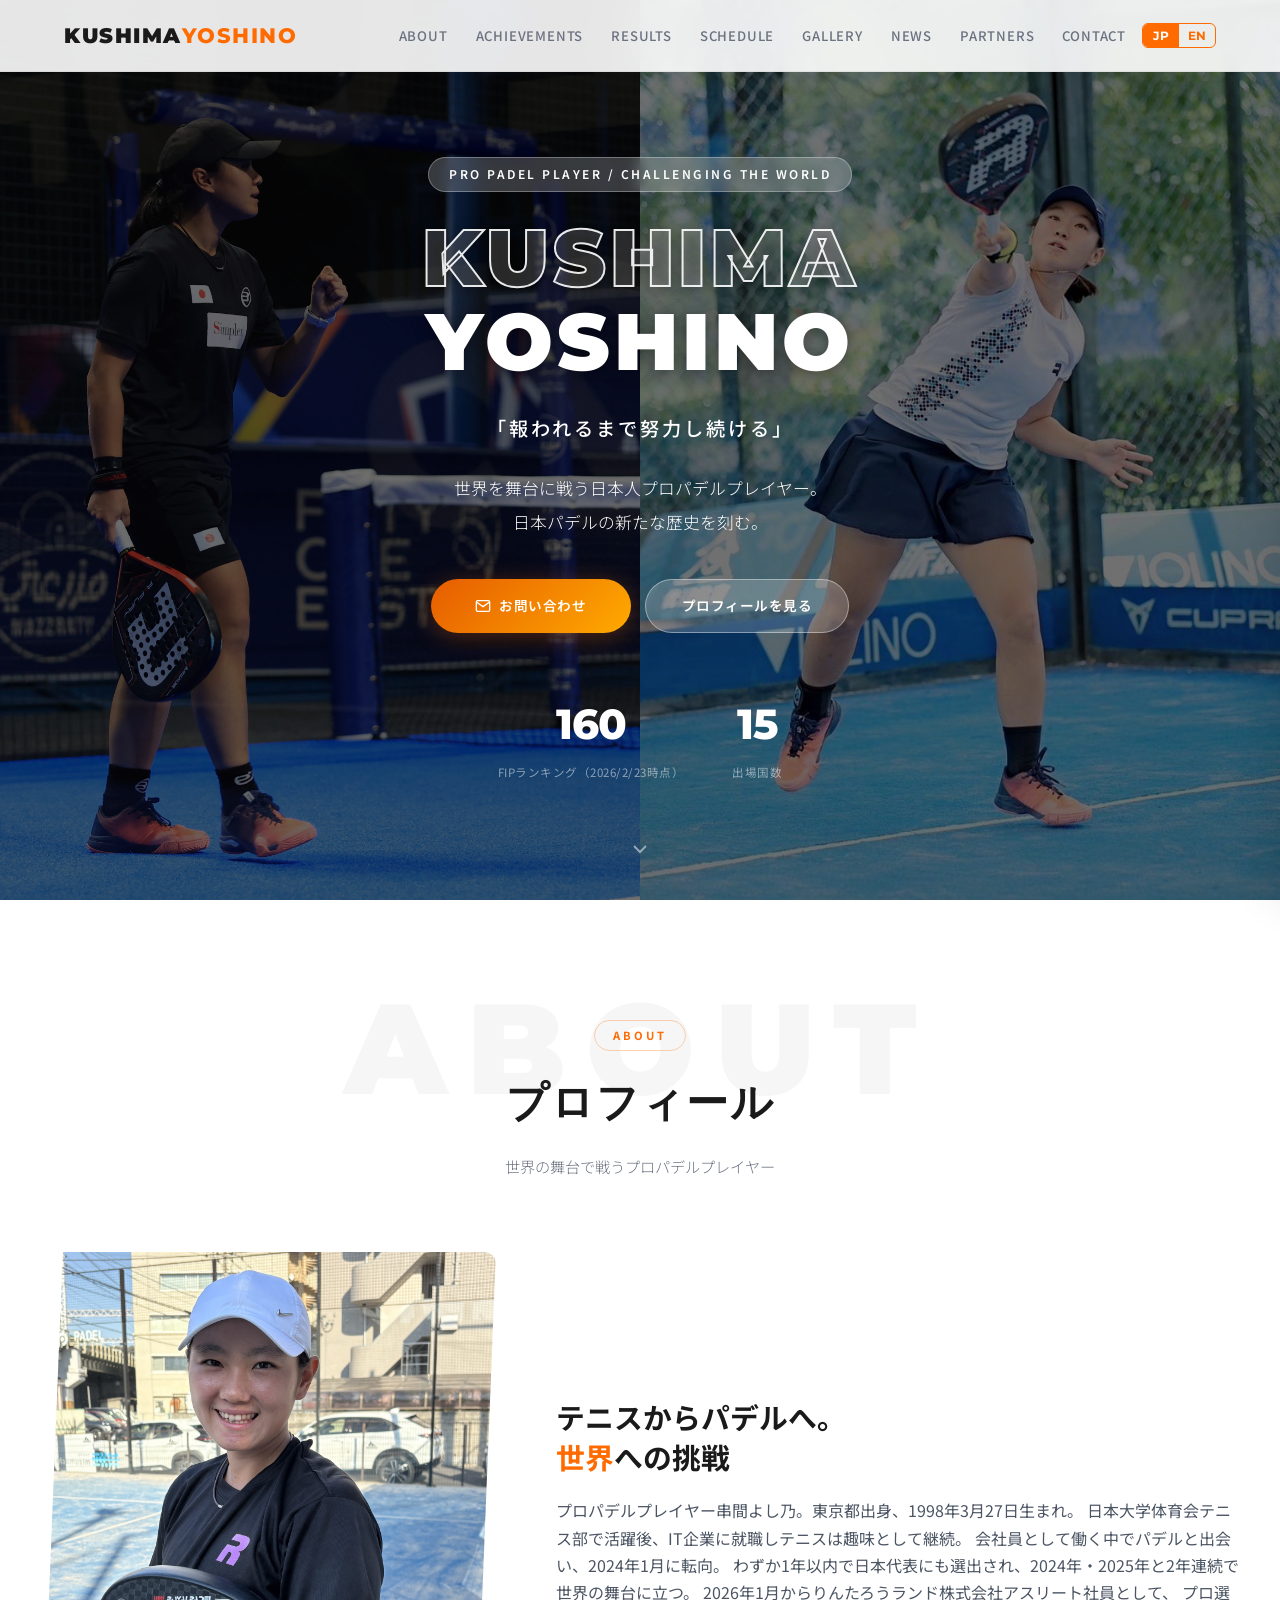
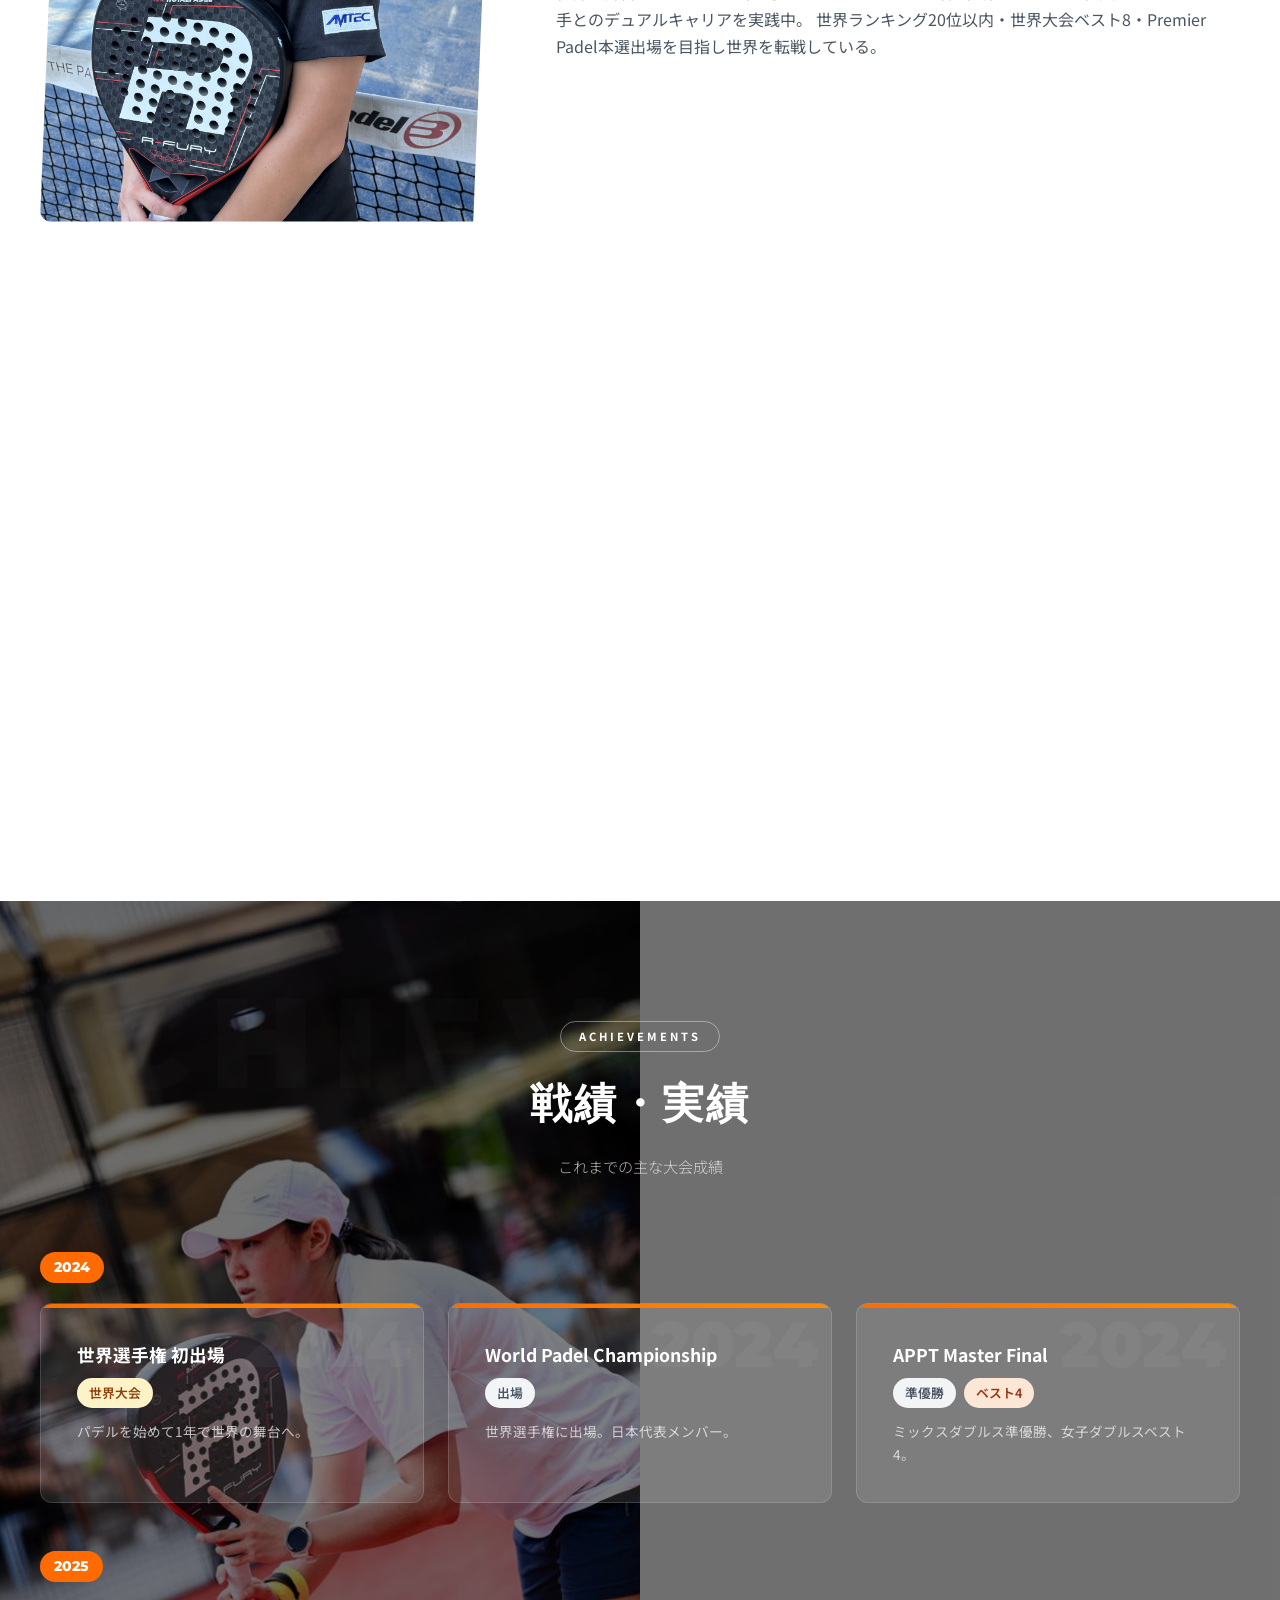
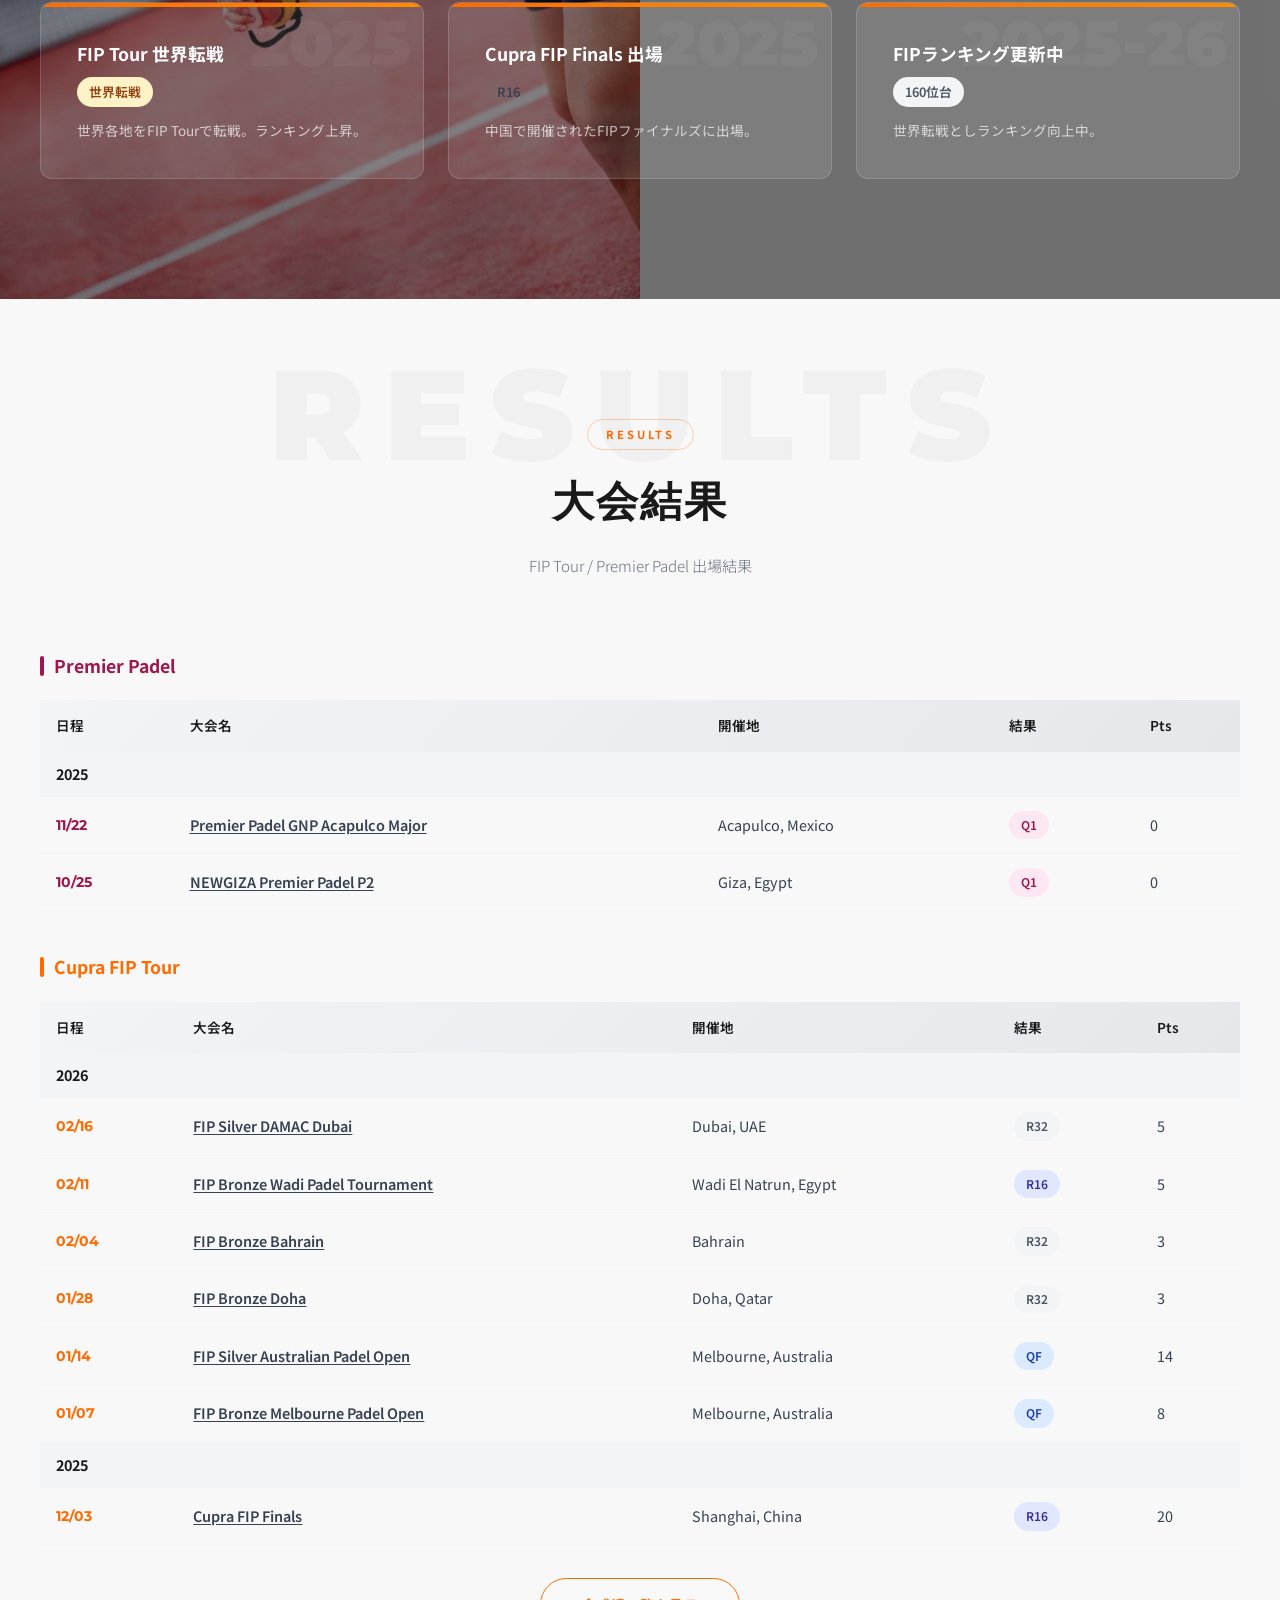
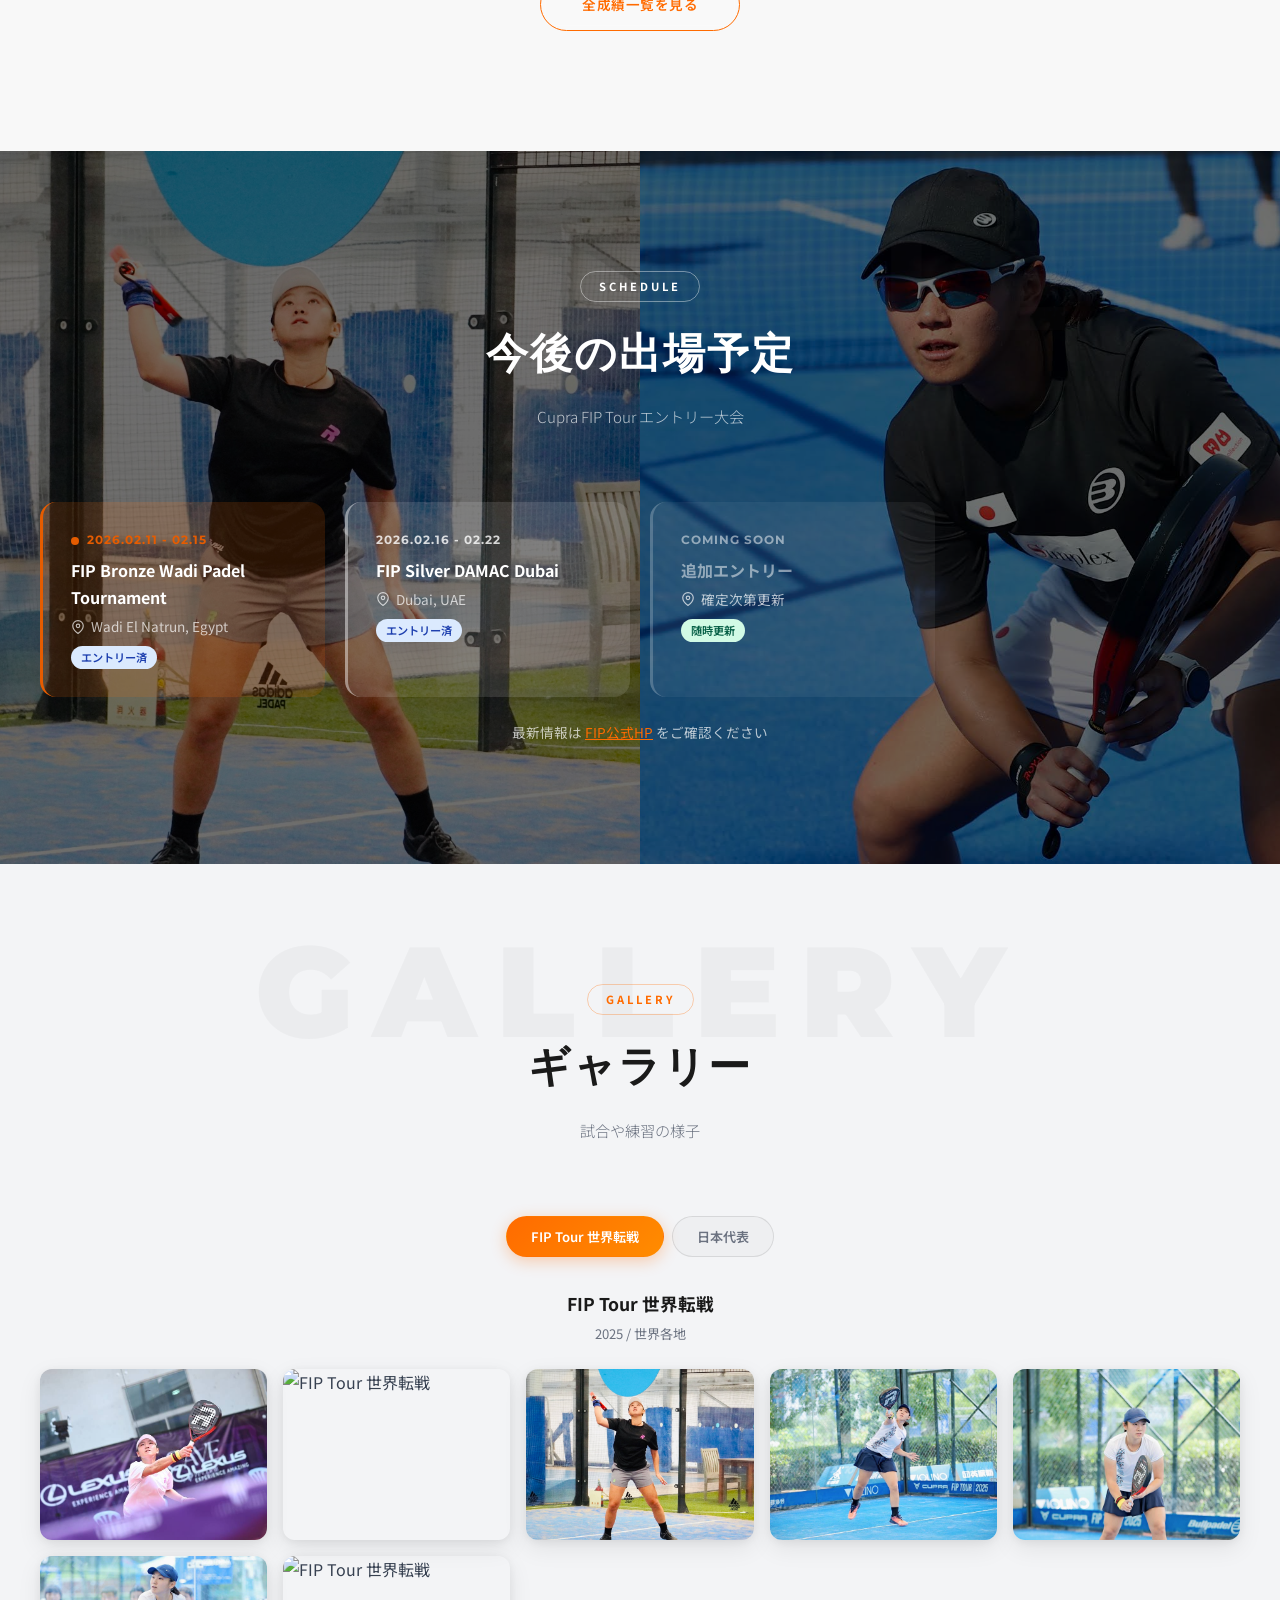
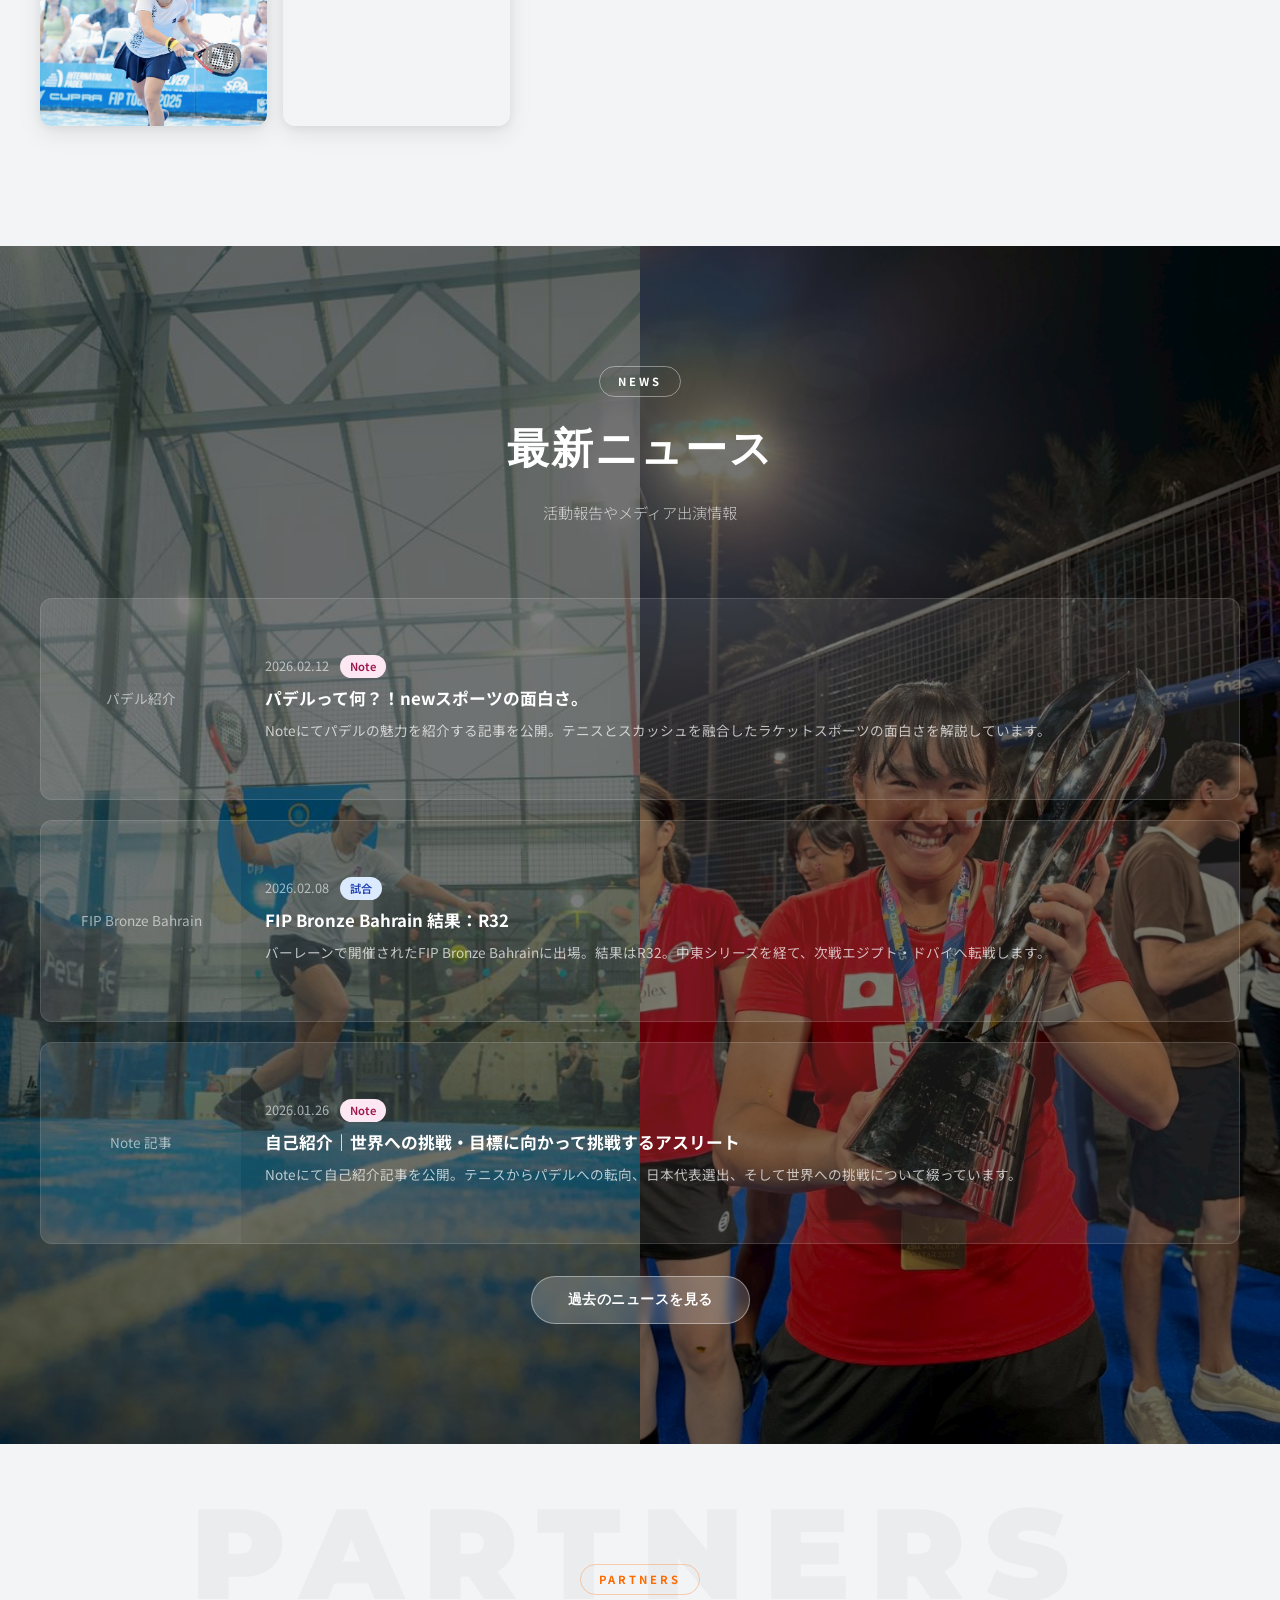
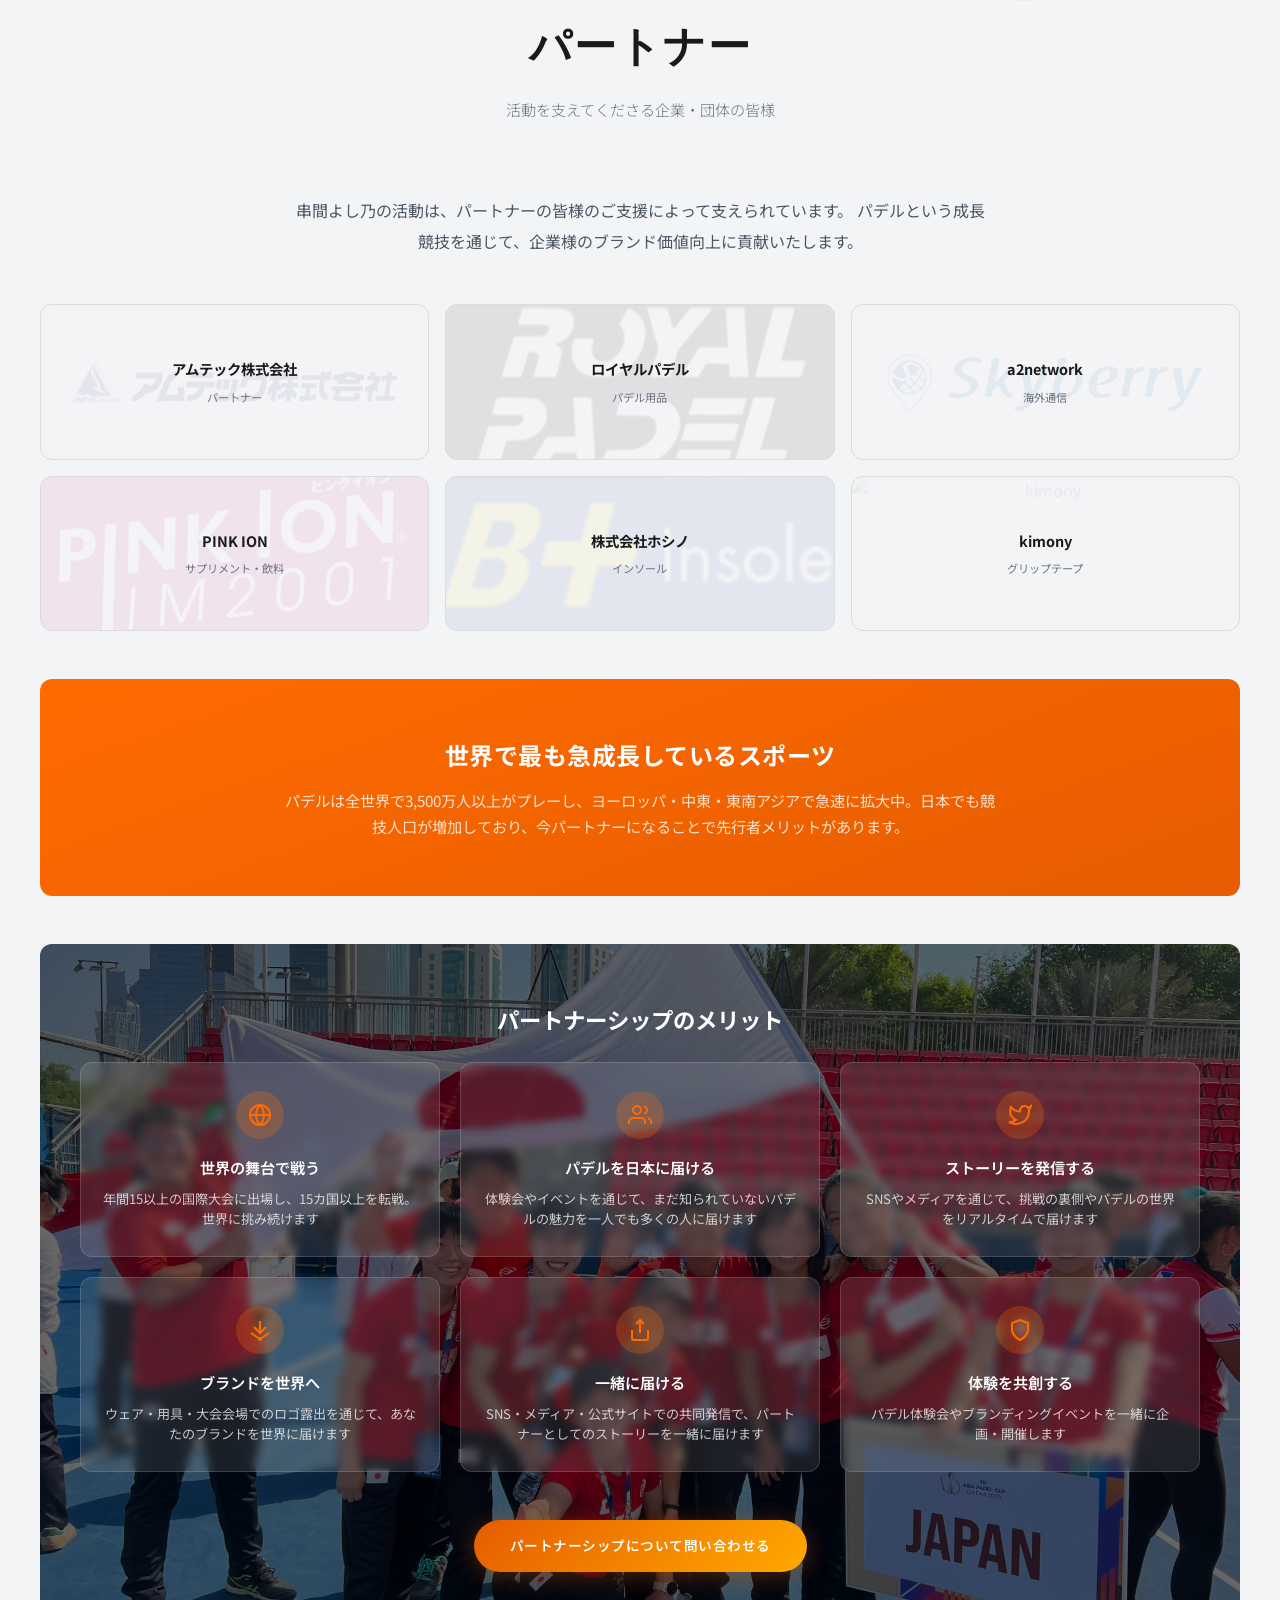
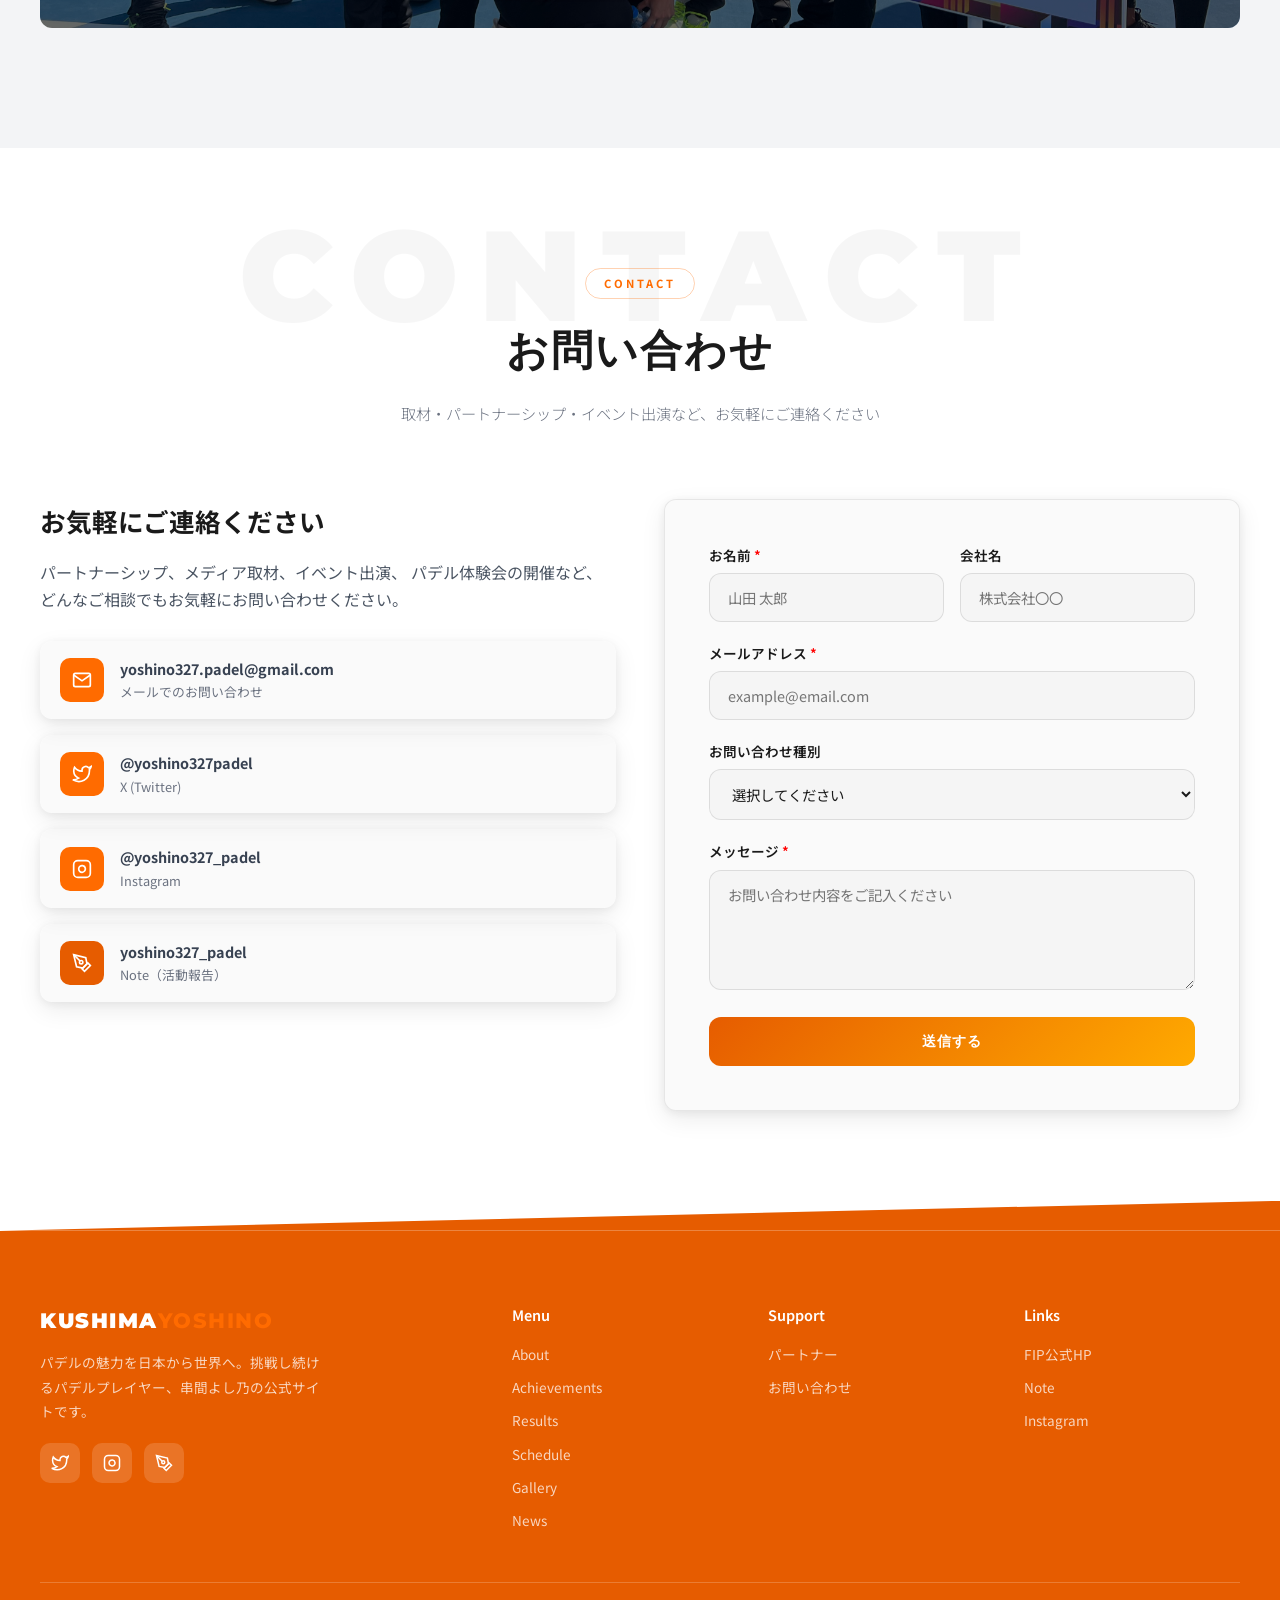
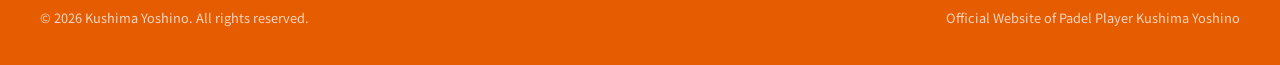
==== index.html @ be014330 "Initial commit: Kushima Yoshino official website Static site for pro padel player Kushima Yoshino. J" ====
<!DOCTYPE html>
<html lang="ja">
<head>
  <meta charset="UTF-8">
  <meta name="viewport" content="width=device-width, initial-scale=1.0">
  <title>串間よし乃 | パデル選手 公式サイト</title>
  <meta name="description" content="パデル選手串間よし乃の公式ウェブサイト。最新ニュース、試合結果、プロフィール情報をお届けします。">
  <link rel="preconnect" href="https://fonts.googleapis.com">
  <link rel="preconnect" href="https://fonts.gstatic.com" crossorigin>
  <link href="https://fonts.googleapis.com/css2?family=Noto+Sans+JP:wght@300;400;500;700;900&family=Montserrat:wght@400;600;700;800;900&display=swap" rel="stylesheet">
  <link rel="stylesheet" href="css/style.css">
  <link rel="stylesheet" href="css/animations.css">
</head>
<body>

  <!-- ===== Navigation ===== -->
  <nav class="navbar" id="navbar">
    <div class="nav-inner">
      <a href="#" class="nav-logo">KUSHIMA<span>YOSHINO</span></a>
      <div class="nav-right">
        <div class="nav-links">
          <a href="#about">About</a>
          <a href="#achievements">Achievements</a>
          <a href="#results">Results</a>
          <a href="#schedule">Schedule</a>
          <a href="#gallery">Gallery</a>
          <a href="#news">News</a>
          <a href="#sponsors">Partners</a>
          <a href="#contact">Contact</a>
        </div>
        <div class="lang-switch">
          <button class="active" onclick="switchLang('ja')">JP</button>
          <button onclick="switchLang('en')">EN</button>
        </div>
      </div>
      <button class="hamburger" id="hamburger" aria-label="メニューを開く">
        <span></span><span></span><span></span>
      </button>
    </div>
    <div class="nav-progress" id="navProgress"></div>
  </nav>

  <!-- ===== Mobile Menu ===== -->
  <div class="mobile-menu" id="mobileMenu">
    <button class="mobile-close" id="mobileClose" aria-label="メニューを閉じる">&times;</button>
    <a href="#about" class="mobile-link">About</a>
    <a href="#achievements" class="mobile-link">Achievements</a>
    <a href="#results" class="mobile-link">Results</a>
    <a href="#schedule" class="mobile-link">Schedule</a>
    <a href="#gallery" class="mobile-link">Gallery</a>
    <a href="#news" class="mobile-link">News</a>
    <a href="#sponsors" class="mobile-link">Partners</a>
    <a href="#contact" class="mobile-link">Contact</a>
    <div class="lang-switch" style="margin-top: 16px;">
      <button class="active" onclick="switchLang('ja')" style="width: 48px; padding: 6px 0; font-size: 0.9rem;">JP</button>
      <button onclick="switchLang('en')" style="width: 48px; padding: 6px 0; font-size: 0.9rem;">EN</button>
    </div>
  </div>

  <!-- ===== Hero ===== -->
  <section class="hero" id="hero">
    <div class="hero-bg-left"></div>
    <div class="hero-bg-right"></div>
    <div class="hero-pattern"></div>
    <div class="hero-content">
      <div class="hero-text">
        <div class="hero-tag">PRO PADEL PLAYER / CHALLENGING THE WORLD</div>
        <h1 class="hero-name" data-text="KUSHIMA YOSHINO">
          <span class="hero-name-stroke">KUSHIMA</span><br>
          <span class="hero-name-fill">YOSHINO</span>
        </h1>
        <p class="hero-motto" data-i18n="hero-motto">「報われるまで努力し続ける」</p>
        <p class="hero-desc" data-i18n="hero-desc">
          世界を舞台に戦う日本人プロパデルプレイヤー。<br>
          日本パデルの新たな歴史を刻む。
        </p>
        <div class="hero-buttons">
          <a href="#contact" class="btn btn-primary">
            <svg width="16" height="16" viewBox="0 0 24 24" fill="none" stroke="currentColor" stroke-width="2"><path d="M4 4h16c1.1 0 2 .9 2 2v12c0 1.1-.9 2-2 2H4c-1.1 0-2-.9-2-2V6c0-1.1.9-2 2-2z"/><polyline points="22,6 12,13 2,6"/></svg>
            <span data-i18n="hero-btn-contact">お問い合わせ</span>
          </a>
          <a href="#about" class="btn btn-outline">
            <span data-i18n="hero-btn-profile">プロフィールを見る</span>
          </a>
        </div>
        <div class="hero-stats">
          <div class="hero-stat">
            <div class="hero-stat-num">160</div>
            <div class="hero-stat-label" data-i18n="hero-stat-1-label">FIPランキング（2026/2/23時点）</div>
          </div>
          <div class="hero-stat">
            <div class="hero-stat-num">15+</div>
            <div class="hero-stat-label" data-i18n="hero-stat-2-label">出場国数</div>
          </div>
        </div>
      </div>
    </div>
    <div class="scroll-indicator">
      <svg width="24" height="24" viewBox="0 0 24 24" fill="none" stroke="currentColor" stroke-width="2">
        <polyline points="6 9 12 15 18 9"/>
      </svg>
    </div>
  </section>

  <!-- ===== About ===== -->
  <section class="section about" id="about">
    <span class="section-watermark">ABOUT</span>
    <div class="section-inner">
      <div class="section-header">
        <div class="section-tag">About</div>
        <h2 class="section-title" data-i18n="about-title">プロフィール</h2>
        <p class="section-subtitle" data-i18n="about-subtitle">世界の舞台で戦うプロパデルプレイヤー</p>
      </div>

      <!-- ===== メインプロフィール ===== -->
      <div class="about-grid">
        <div class="about-image-area slide-in-left">
          <img src="images/profile.jpeg" alt="串間よし乃 プロフィール" style="width: 100%; aspect-ratio: 4/5; object-fit: cover; border-radius: var(--radius);">
        </div>
        <div class="about-text slide-in-right">
          <h3 data-i18n="about-heading">テニスからパデルへ。<br><span>世界</span>への挑戦</h3>
          <p data-i18n="about-p1">
            プロパデルプレイヤー串間よし乃。東京都出身、1998年3月27日生まれ。
            日本大学体育会テニス部で活躍後、IT企業に就職しテニスは趣味として継続。
            会社員として働く中でパデルと出会い、2024年1月に転向。
            わずか1年以内で日本代表にも選出され、2024年・2025年と2年連続で世界の舞台に立つ。
            2026年1月からりんたろうランド株式会社アスリート社員として、
            プロ選手とのデュアルキャリアを実践中。
            世界ランキング20位以内・世界大会ベスト8・Premier Padel本選出場を目指し世界を転戦している。
          </p>
        </div>
      </div>

      <!-- ===== キャリアの歩み ===== -->
      <div class="career-journey fade-in">
        <h3 data-i18n="career-heading">キャリアの歩み</h3>
        <div class="timeline-grid">
          <!-- 左列: テニス時代 -->
          <div>
            <div class="timeline-col-label" data-i18n="career-col-before">テニス時代</div>
            <div class="timeline">
              <div class="timeline-item">
                <div class="timeline-year" data-i18n="career-1-year">6歳</div>
                <div class="timeline-title" data-i18n="career-1-title">テニスを始める</div>
                <div class="timeline-desc" data-i18n="career-1-desc">6歳からテニスをスタート</div>
              </div>
              <div class="timeline-item">
                <div class="timeline-year" data-i18n="career-1b-year">8歳〜12歳</div>
                <div class="timeline-title" data-i18n="career-1b-title">サッカーにも取り組む</div>
                <div class="timeline-desc" data-i18n="career-1b-desc">テニスと並行してサッカーにも打ち込む</div>
              </div>
              <div class="timeline-item">
                <div class="timeline-year" data-i18n="career-2-year">中学・高校</div>
                <div class="timeline-title" data-i18n="career-2-title">富士見丘中学・高校テニス部</div>
                <div class="timeline-desc" data-i18n="career-2-desc">テニス部に所属し競技力を磨く</div>
              </div>
              <div class="timeline-item">
                <div class="timeline-year" data-i18n="career-3-year">大学</div>
                <div class="timeline-title" data-i18n="career-3-title">日本大学体育会テニス部</div>
                <div class="timeline-desc" data-i18n="career-3-desc">最高戦績は関東学生。関東学生連盟のIT担当として大会運営も経験</div>
              </div>
              <div class="timeline-item">
                <div class="timeline-year" data-i18n="career-4-year">大学卒業後</div>
                <div class="timeline-title" data-i18n="career-4-title">IT企業に就職 / テニスは趣味として継続</div>
                <div class="timeline-desc" data-i18n="career-4-desc">テニスは趣味として続ける</div>
              </div>
            </div>
          </div>
          <!-- 右列: パデル時代 -->
          <div>
            <div class="timeline-col-label highlight" data-i18n="career-col-after">パデル時代</div>
            <div class="timeline timeline-highlight">
              <div class="timeline-item highlight">
                <div class="timeline-year">2024.01</div>
                <div class="timeline-title" data-i18n="career-5-title">パデルを始める</div>
                <div class="timeline-desc" data-i18n="career-5-desc">会社員をしながらパデルに転向</div>
              </div>
              <div class="timeline-item highlight">
                <div class="timeline-year">2024</div>
                <div class="timeline-title" data-i18n="career-6-title">世界選手権出場 / APPT Master Final</div>
                <div class="timeline-desc" data-i18n="career-6-desc">世界選手権・APPTマスターファイナル出場</div>
              </div>
              <div class="timeline-item highlight">
                <div class="timeline-year">2025</div>
                <div class="timeline-title" data-i18n="career-7-title">FIP Tour世界転戦 / Premier Padel挑戦</div>
                <div class="timeline-desc" data-i18n="career-7-desc">15カ国以上を転戦。IT企業を12月に退社</div>
              </div>
              <div class="timeline-item highlight">
                <div class="timeline-year">2026</div>
                <div class="timeline-title" data-i18n="career-8-title">りんたろうランド入社 / デュアルキャリア継続</div>
                <div class="timeline-desc" data-i18n="career-8-desc">アスリート社員として世界挑戦中</div>
              </div>
            </div>
          </div>
        </div>
      </div>

    </div>
  </section>

  <!-- ===== Achievements ===== -->
  <section class="section achievements" id="achievements">
    <div class="achievements-bg-left"></div>
    <div class="achievements-bg-right"></div>
    <span class="section-watermark">ACHIEVEMENTS</span>
    <div class="section-inner">
      <div class="section-header">
        <div class="section-tag">Achievements</div>
        <h2 class="section-title" data-i18n="achievements-title">戦績・実績</h2>
        <p class="section-subtitle" data-i18n="achievements-subtitle">これまでの主な大会成績</p>
      </div>
      <!-- 2024 -->
      <h3 style="font-size: 1.2rem; font-weight: 800; color: #ffffff; margin-bottom: 20px; display: flex; align-items: center; gap: 10px;">
        <span style="display: inline-block; padding: 4px 14px; border-radius: 50px; background: var(--primary); color: #ffffff; font-family: 'Montserrat', sans-serif; font-size: 0.85rem;">2024</span>
      </h3>
      <div class="achievements-grid stagger-children" style="margin-bottom: 48px;">
        <div class="achievement-card fade-in">
          <div class="achievement-year">2024</div>
          <div class="achievement-title" data-i18n="ach-1-title">世界選手権 初出場</div>
          <span class="achievement-result gold-badge" data-i18n="ach-1-badge">世界大会</span>
          <p class="achievement-desc" data-i18n="ach-1-desc">パデルを始めて1年で世界の舞台へ。</p>
        </div>
        <div class="achievement-card fade-in">
          <div class="achievement-year">2024</div>
          <div class="achievement-title">World Padel Championship</div>
          <span class="achievement-result silver-badge" data-i18n="ach-2-badge">出場</span>
          <p class="achievement-desc" data-i18n="ach-2-desc">世界選手権に出場。日本代表メンバー。</p>
        </div>
        <div class="achievement-card fade-in">
          <div class="achievement-year">2024</div>
          <div class="achievement-title">APPT Master Final</div>
          <span class="achievement-result silver-badge" data-i18n="ach-3-badge-1">準優勝</span>
          <span class="achievement-result bronze-badge" style="margin-left: 4px;" data-i18n="ach-3-badge-2">ベスト4</span>
          <p class="achievement-desc" data-i18n="ach-3-desc">ミックスダブルス準優勝、女子ダブルスベスト4。</p>
        </div>
      </div>

      <!-- 2025 -->
      <h3 style="font-size: 1.2rem; font-weight: 800; color: #ffffff; margin-bottom: 20px; display: flex; align-items: center; gap: 10px;">
        <span style="display: inline-block; padding: 4px 14px; border-radius: 50px; background: var(--primary); color: #ffffff; font-family: 'Montserrat', sans-serif; font-size: 0.85rem;">2025</span>
      </h3>
      <div class="achievements-grid stagger-children">
        <div class="achievement-card fade-in">
          <div class="achievement-year">2025</div>
          <div class="achievement-title" data-i18n="ach-4-title">FIP Tour 世界転戦</div>
          <span class="achievement-result gold-badge" data-i18n="ach-4-badge">世界転戦</span>
          <p class="achievement-desc" data-i18n="ach-4-desc">世界各地をFIP Tourで転戦。ランキング上昇。</p>
        </div>
        <div class="achievement-card fade-in">
          <div class="achievement-year">2025</div>
          <div class="achievement-title" data-i18n="ach-5-title">Cupra FIP Finals 出場</div>
          <span class="achievement-result r16">R16</span>
          <p class="achievement-desc" data-i18n="ach-5-desc">中国で開催されたFIPファイナルズに出場。</p>
        </div>
        <div class="achievement-card fade-in">
          <div class="achievement-year">2025-26</div>
          <div class="achievement-title" data-i18n="ach-6-title">FIPランキング更新中</div>
          <span class="achievement-result silver-badge" data-i18n="ach-6-badge">160位台</span>
          <p class="achievement-desc" data-i18n="ach-6-desc">世界転戦としランキング向上中。</p>
        </div>
      </div>
    </div>
  </section>

  <!-- ===== Results ===== -->
  <section class="section results" id="results">
    <span class="section-watermark">RESULTS</span>
    <div class="section-inner">
      <div class="section-header">
        <div class="section-tag">Results</div>
        <h2 class="section-title" data-i18n="results-title">大会結果</h2>
        <p class="section-subtitle" data-i18n="results-subtitle">FIP Tour / Premier Padel 出場結果</p>
      </div>
      <!-- Premier Padel -->
      <h3 class="results-heading results-heading-premier">
        <span class="results-heading-bar"></span>
        Premier Padel
      </h3>
      <div class="table-scroll-wrapper">
      <table class="results-table results-table-premier fade-in" style="margin-bottom: 40px;">
        <thead>
          <tr>
            <th data-i18n="results-th-date">日程</th>
            <th data-i18n="results-th-tournament">大会名</th>
            <th data-i18n="results-th-location">開催地</th>
            <th data-i18n="results-th-result">結果</th>
            <th class="hide-mobile">Pts</th>
          </tr>
        </thead>
        <tbody>
          <tr class="results-year-divider">
            <td colspan="5">2025</td>
          </tr>
          <tr>
            <td class="year-cell">11/22</td>
            <td class="tournament-cell"><a href="https://www.padelfip.com/events/premier-padel-gnp-acapulco-major-2025/" target="_blank" rel="noopener" style="color: inherit; text-decoration: underline; text-underline-offset: 2px;">Premier Padel GNP Acapulco Major</a></td>
            <td>Acapulco, Mexico</td>
            <td><span class="result-badge q1">Q1</span></td>
            <td class="hide-mobile">0</td>
          </tr>
          <tr>
            <td class="year-cell">10/25</td>
            <td class="tournament-cell"><a href="https://www.padelfip.com/events/newgiza-p2-2025/" target="_blank" rel="noopener" style="color: inherit; text-decoration: underline; text-underline-offset: 2px;">NEWGIZA Premier Padel P2</a></td>
            <td>Giza, Egypt</td>
            <td><span class="result-badge q1">Q1</span></td>
            <td class="hide-mobile">0</td>
          </tr>
        </tbody>
      </table>
      </div>

      <!-- Cupra FIP Tour -->
      <h3 class="results-heading results-heading-fip">
        <span class="results-heading-bar"></span>
        Cupra FIP Tour
      </h3>
      <div class="table-scroll-wrapper">
      <table class="results-table fade-in">
        <thead>
          <tr>
            <th data-i18n="results-th-date">日程</th>
            <th data-i18n="results-th-tournament">大会名</th>
            <th data-i18n="results-th-location">開催地</th>
            <th data-i18n="results-th-result">結果</th>
            <th class="hide-mobile">Pts</th>
          </tr>
        </thead>
        <tbody>
          <tr class="results-year-divider">
            <td colspan="5">2026</td>
          </tr>
          <tr>
            <td class="year-cell">02/16</td>
            <td class="tournament-cell"><a href="https://www.padelfip.com/events/fip-silver-damac-dubai-2026/" target="_blank" rel="noopener" style="color: inherit; text-decoration: underline; text-underline-offset: 2px;">FIP Silver DAMAC Dubai</a></td>
            <td>Dubai, UAE</td>
            <td><span class="result-badge r32">R32</span></td>
            <td class="hide-mobile">5</td>
          </tr>
          <tr>
            <td class="year-cell">02/11</td>
            <td class="tournament-cell"><a href="https://www.padelfip.com/events/fip-bronze-wadi-padel-tournament-2026/" target="_blank" rel="noopener" style="color: inherit; text-decoration: underline; text-underline-offset: 2px;">FIP Bronze Wadi Padel Tournament</a></td>
            <td>Wadi El Natrun, Egypt</td>
            <td><span class="result-badge r16">R16</span></td>
            <td class="hide-mobile">5</td>
          </tr>
          <tr>
            <td class="year-cell">02/04</td>
            <td class="tournament-cell"><a href="https://www.padelfip.com/events/fip-bronze-bahrain-2026/" target="_blank" rel="noopener" style="color: inherit; text-decoration: underline; text-underline-offset: 2px;">FIP Bronze Bahrain</a></td>
            <td>Bahrain</td>
            <td><span class="result-badge r32">R32</span></td>
            <td class="hide-mobile">3</td>
          </tr>
          <tr>
            <td class="year-cell">01/28</td>
            <td class="tournament-cell"><a href="https://www.padelfip.com/events/fip-bronze-doha-2026/" target="_blank" rel="noopener" style="color: inherit; text-decoration: underline; text-underline-offset: 2px;">FIP Bronze Doha</a></td>
            <td>Doha, Qatar</td>
            <td><span class="result-badge r32">R32</span></td>
            <td class="hide-mobile">3</td>
          </tr>
          <tr>
            <td class="year-cell">01/14</td>
            <td class="tournament-cell"><a href="https://www.padelfip.com/events/fip-silver-australian-padel-open-2026/" target="_blank" rel="noopener" style="color: inherit; text-decoration: underline; text-underline-offset: 2px;">FIP Silver Australian Padel Open</a></td>
            <td>Melbourne, Australia</td>
            <td><span class="result-badge qf">QF</span></td>
            <td class="hide-mobile">14</td>
          </tr>
          <tr>
            <td class="year-cell">01/07</td>
            <td class="tournament-cell"><a href="https://www.padelfip.com/events/fip-bronze-merlbourne-padel-open-2026/" target="_blank" rel="noopener" style="color: inherit; text-decoration: underline; text-underline-offset: 2px;">FIP Bronze Melbourne Padel Open</a></td>
            <td>Melbourne, Australia</td>
            <td><span class="result-badge qf">QF</span></td>
            <td class="hide-mobile">8</td>
          </tr>
          <tr class="results-year-divider">
            <td colspan="5">2025</td>
          </tr>
          <tr>
            <td class="year-cell">12/03</td>
            <td class="tournament-cell"><a href="https://www.padelfip.com/events/cupra-fip-finals-2025/" target="_blank" rel="noopener" style="color: inherit; text-decoration: underline; text-underline-offset: 2px;">Cupra FIP Finals</a></td>
            <td>Shanghai, China</td>
            <td><span class="result-badge r16">R16</span></td>
            <td class="hide-mobile">20</td>
          </tr>
        </tbody>
      </table>
      </div>
      <div style="text-align: center; margin-top: 32px;">
        <a href="results.html" class="btn btn-outline" style="color: var(--primary); border-color: var(--primary);">
          <span data-i18n="results-view-all">全成績一覧を見る</span>
        </a>
      </div>
    </div>
  </section>

  <!-- ===== Schedule ===== -->
  <section class="section schedule" id="schedule">
    <div class="schedule-bg-left"></div>
    <div class="schedule-bg-right"></div>
    <span class="section-watermark">SCHEDULE</span>
    <div class="section-inner">
      <div class="section-header">
        <div class="section-tag">Schedule</div>
        <h2 class="section-title" data-i18n="schedule-title">今後の出場予定</h2>
        <p class="section-subtitle" data-i18n="schedule-subtitle">Cupra FIP Tour エントリー大会</p>
      </div>
      <div class="schedule-grid">
        <div class="schedule-card active fade-in">
          <div class="schedule-month">2026.03.03 - 03.08</div>
          <a href="https://www.padelfip.com/events/fip-bronze-singapore-2026/" target="_blank" rel="noopener" style="text-decoration: none; color: inherit;">
            <div class="schedule-event">FIP Bronze Singapore</div>
          </a>
          <div class="schedule-location">
            <svg width="14" height="14" viewBox="0 0 24 24" fill="none" stroke="currentColor" stroke-width="2"><path d="M21 10c0 7-9 13-9 13s-9-6-9-13a9 9 0 0 1 18 0z"/><circle cx="12" cy="10" r="3"/></svg>
            Singapore
          </div>
          <span class="schedule-badge intl" data-i18n="schedule-entered">エントリー済</span>
        </div>
        <div class="schedule-card active fade-in">
          <div class="schedule-month">2026.03.09 - 03.15</div>
          <a href="https://www.padelfip.com/events/fip-silver-manila-2026/" target="_blank" rel="noopener" style="text-decoration: none; color: inherit;">
            <div class="schedule-event">FIP Silver Manila</div>
          </a>
          <div class="schedule-location">
            <svg width="14" height="14" viewBox="0 0 24 24" fill="none" stroke="currentColor" stroke-width="2"><path d="M21 10c0 7-9 13-9 13s-9-6-9-13a9 9 0 0 1 18 0z"/><circle cx="12" cy="10" r="3"/></svg>
            Manila, Philippines
          </div>
          <span class="schedule-badge intl" data-i18n="schedule-entered">エントリー済</span>
        </div>
        <!-- 今後のエントリー追加用 -->
        <div class="schedule-card fade-in" style="background: rgba(255,255,255,0.06); border-left-color: rgba(255,255,255,0.2);">
          <div class="schedule-month" style="color: rgba(255,255,255,0.5);" data-i18n="schedule-coming">Coming Soon</div>
          <div class="schedule-event" style="color: rgba(255,255,255,0.5);" data-i18n="schedule-additional">追加エントリー</div>
          <div class="schedule-location">
            <svg width="14" height="14" viewBox="0 0 24 24" fill="none" stroke="currentColor" stroke-width="2"><path d="M21 10c0 7-9 13-9 13s-9-6-9-13a9 9 0 0 1 18 0z"/><circle cx="12" cy="10" r="3"/></svg>
            <span data-i18n="schedule-tbd">確定次第更新</span>
          </div>
          <span class="schedule-badge domestic" data-i18n="schedule-regular">随時更新</span>
        </div>
      </div>
      <p style="text-align: center; margin-top: 24px; font-size: 0.85rem; color: rgba(255,255,255,0.7);" data-i18n="schedule-fip-note">
        最新情報は <a href="https://www.padelfip.com/player/yoshino-kushima/" target="_blank" rel="noopener" style="color: var(--primary); text-decoration: underline;">FIP公式HP</a> をご確認ください
      </p>
    </div>
  </section>

  <!-- ===== Gallery ===== -->
  <section class="section gallery" id="gallery">
    <span class="section-watermark">GALLERY</span>
    <div class="section-inner">
      <div class="section-header">
        <div class="section-tag">Gallery</div>
        <h2 class="section-title" data-i18n="gallery-title">ギャラリー</h2>
        <p class="section-subtitle" data-i18n="gallery-subtitle">試合や練習の様子</p>
      </div>
      <div class="gallery-tabs" id="galleryTabs"></div>
      <div class="gallery-event-header" id="galleryHeader"></div>
      <div class="gallery-photos scale-in" id="galleryPhotos"></div>
      <div class="lightbox" id="lightbox">
        <button class="lightbox-close" id="lightboxClose" aria-label="閉じる">&times;</button>
        <button class="lightbox-prev" id="lightboxPrev" aria-label="前へ">
          <svg width="24" height="24" viewBox="0 0 24 24" fill="none" stroke="currentColor" stroke-width="2"><polyline points="15 18 9 12 15 6"/></svg>
        </button>
        <img class="lightbox-img" id="lightboxImg" src="" alt="">
        <button class="lightbox-next" id="lightboxNext" aria-label="次へ">
          <svg width="24" height="24" viewBox="0 0 24 24" fill="none" stroke="currentColor" stroke-width="2"><polyline points="9 18 15 12 9 6"/></svg>
        </button>
      </div>
    </div>
  </section>

  <!-- ===== News ===== -->
  <section class="section news" id="news">
    <div class="news-bg-left"></div>
    <div class="news-bg-right"></div>
    <span class="section-watermark">NEWS</span>
    <div class="section-inner">
      <div class="section-header">
        <div class="section-tag">News</div>
        <h2 class="section-title" data-i18n="news-title">最新ニュース</h2>
        <p class="section-subtitle" data-i18n="news-subtitle">活動報告やメディア出演情報</p>
      </div>
      <!-- 最新ニュース（常に表示） -->
      <div class="news-grid" id="newsLatest">
        <a href="https://note.com/yoshino327_padel/n/n40696519be48" target="_blank" rel="noopener" class="news-card fade-in" style="text-decoration: none; color: inherit;">
          <div class="news-thumb" style="background: linear-gradient(135deg, rgba(255,45,0,0.12), rgba(255,107,0,0.12)); display: flex; align-items: center; justify-content: center; font-size: 0.85rem; color: var(--accent);">パデル紹介</div>
          <div class="news-body">
            <div class="news-date">2026.02.12 <span class="news-tag media">Note</span></div>
            <h3 class="news-title">パデルって何？！newスポーツの面白さ。</h3>
            <p class="news-excerpt">Noteにてパデルの魅力を紹介する記事を公開。テニスとスカッシュを融合したラケットスポーツの面白さを解説しています。</p>
          </div>
        </a>
        <article class="news-card fade-in">
          <div class="news-thumb" style="background: linear-gradient(135deg, rgba(255,107,0,0.12), rgba(255,140,0,0.12)); display: flex; align-items: center; justify-content: center; font-size: 0.85rem; color: var(--primary);">FIP Bronze Bahrain</div>
          <div class="news-body">
            <div class="news-date">2026.02.08 <span class="news-tag match">試合</span></div>
            <h3 class="news-title">FIP Bronze Bahrain 結果：R32</h3>
            <p class="news-excerpt">バーレーンで開催されたFIP Bronze Bahrainに出場。結果はR32。中東シリーズを経て、次戦エジプト・ドバイへ転戦します。</p>
          </div>
        </article>
        <a href="https://note.com/yoshino327_padel/n/n4198e8aa93bc" target="_blank" rel="noopener" class="news-card fade-in" style="text-decoration: none; color: inherit;">
          <div class="news-thumb" style="background: linear-gradient(135deg, rgba(255,45,0,0.12), rgba(255,107,0,0.12)); display: flex; align-items: center; justify-content: center; font-size: 0.85rem; color: var(--accent);">Note 記事</div>
          <div class="news-body">
            <div class="news-date">2026.01.26 <span class="news-tag media">Note</span></div>
            <h3 class="news-title">自己紹介｜世界への挑戦・目標に向かって挑戦するアスリート</h3>
            <p class="news-excerpt">Noteにて自己紹介記事を公開。テニスからパデルへの転向、代表選出を経ての世界への挑戦について綴っています。</p>
          </div>
        </a>
      </div>

      <!-- バックナンバー（初期非表示） -->
      <div class="news-grid" id="newsArchive" style="display: none; margin-top: 24px;">
        <!-- 過去のニュースをここに追加 -->
        <!-- 例:
        <article class="news-card fade-in">
          <div class="news-thumb" style="background: linear-gradient(135deg, #dbeafe, #e0f2fe); display: flex; align-items: center; justify-content: center; font-size: 0.85rem; color: var(--primary);">大会名</div>
          <div class="news-body">
            <div class="news-date">2025.XX.XX <span class="news-tag match">試合</span></div>
            <h3 class="news-title">タイトル</h3>
            <p class="news-excerpt">概要</p>
          </div>
        </article>
        -->
      </div>

      <div style="text-align: center; margin-top: 32px;">
        <button id="newsToggle" class="btn btn-outline" style="color: #ffffff; border-color: rgba(255,255,255,0.4); cursor: pointer;" onclick="toggleNews()" data-i18n="news-toggle-show">
          過去のニュースを見る
        </button>
      </div>
    </div>
  </section>

  <!-- ===== Sponsors ===== -->
  <section class="section sponsors" id="sponsors">
    <span class="section-watermark">PARTNERS</span>
    <div class="section-inner">
      <div class="section-header">
        <div class="section-tag">Partners</div>
        <h2 class="section-title" data-i18n="sponsors-title">パートナー</h2>
        <p class="section-subtitle" data-i18n="sponsors-subtitle">活動を支えてくださる企業・団体の皆様</p>
      </div>

      <p class="sponsors-intro" data-i18n="sponsors-intro">
        串間よし乃の活動は、パートナーの皆様のご支援によって支えられています。
        パデルという成長競技を通じて、企業様のブランド価値向上に貢献いたします。
      </p>

      <div class="sponsors-grid stagger-children">
        <a href="https://www.amtecnet.co.jp/" target="_blank" rel="noopener" class="sponsor-card sponsor-named fade-in" style="text-decoration: none;">
          <img src="images/sponsors/アムテック.png" alt="アムテック株式会社" class="sponsor-logo sponsor-logo-sm">
          <div class="sponsor-name">アムテック株式会社</div>
          <div class="sponsor-category" data-i18n="sponsor-cat-1">パートナー</div>
        </a>
        <a href="https://royalpadel.com/en/" target="_blank" rel="noopener" class="sponsor-card sponsor-named fade-in" style="text-decoration: none;">
          <img src="images/sponsors/royalpadel.png" alt="ロイヤルパデル" class="sponsor-logo">
          <div class="sponsor-name">ロイヤルパデル</div>
          <div class="sponsor-category" data-i18n="sponsor-cat-2">パデル用品</div>
        </a>
        <a href="https://www.a2network.jp/" target="_blank" rel="noopener" class="sponsor-card sponsor-named fade-in" style="text-decoration: none;">
          <img src="images/sponsors/Skyberry.png" alt="a2network" class="sponsor-logo sponsor-logo-sm">
          <div class="sponsor-name">a2network</div>
          <div class="sponsor-category" data-i18n="sponsor-cat-3">海外通信</div>
        </a>
        <a href="https://www.pink-ion.jp/" target="_blank" rel="noopener" class="sponsor-card sponsor-named fade-in" style="text-decoration: none;">
          <img src="images/sponsors/pinkion.png" alt="PINK ION" class="sponsor-logo">
          <div class="sponsor-name">PINK ION</div>
          <div class="sponsor-category" data-i18n="sponsor-cat-4">サプリメント・飲料</div>
        </a>
        <a href="https://www.hoshino-kikaku.co.jp/" target="_blank" rel="noopener" class="sponsor-card sponsor-named fade-in" style="text-decoration: none;">
          <img src="images/sponsors/hoshino.png" alt="株式会社ホシノ" class="sponsor-logo">
          <div class="sponsor-name">株式会社ホシノ</div>
          <div class="sponsor-category" data-i18n="sponsor-cat-5">インソール</div>
        </a>
        <a href="https://www.kimony.com/" target="_blank" rel="noopener" class="sponsor-card sponsor-named fade-in" style="text-decoration: none;">
          <img src="images/sponsors/kimony.png" alt="kimony" class="sponsor-logo">
          <div class="sponsor-name">kimony</div>
          <div class="sponsor-category" data-i18n="sponsor-cat-6">グリップテープ</div>
        </a>
      </div>

      <!-- ===== パデル市場の成長性 ===== -->
      <div class="sponsors-cta fade-in">
        <h3 data-i18n="sponsors-cta-title">世界で最も急成長しているスポーツ</h3>
        <p data-i18n="sponsors-cta-desc">
          パデルは全世界で3,500万人以上がプレーし、ヨーロッパ・中東・東南アジアで急速に拡大中。日本でも競技人口が増加しており、今パートナーになることで先行者メリットがあります。
        </p>
      </div>

      <!-- ===== パートナーシップのメリット ===== -->
      <div class="partnership-bg-section fade-in">
      <h3 class="sponsors-benefits-title" data-i18n="partnership-benefits-heading">パートナーシップのメリット</h3>
      <div class="sponsors-benefits-grid stagger-children">
        <div class="sponsors-benefit-card fade-in">
          <div class="sponsors-benefit-icon">
            <svg width="24" height="24" viewBox="0 0 24 24" fill="none" stroke="currentColor" stroke-width="2"><circle cx="12" cy="12" r="10"/><line x1="2" y1="12" x2="22" y2="12"/><path d="M12 2a15.3 15.3 0 014 10 15.3 15.3 0 01-4 10 15.3 15.3 0 01-4-10 15.3 15.3 0 014-10z"/></svg>
          </div>
          <h4 data-i18n="wib-1-title">世界の舞台で戦う</h4>
          <p data-i18n="wib-1-desc">年間15以上の国際大会に出場し、15カ国以上を転戦。世界に挑み続けます</p>
        </div>
        <div class="sponsors-benefit-card fade-in">
          <div class="sponsors-benefit-icon">
            <svg width="24" height="24" viewBox="0 0 24 24" fill="none" stroke="currentColor" stroke-width="2"><path d="M17 21v-2a4 4 0 00-4-4H5a4 4 0 00-4 4v2"/><circle cx="9" cy="7" r="4"/><path d="M23 21v-2a4 4 0 00-3-3.87"/><path d="M16 3.13a4 4 0 010 7.75"/></svg>
          </div>
          <h4 data-i18n="wib-2-title">パデルを日本に届ける</h4>
          <p data-i18n="wib-2-desc">体験会やイベントを通じて、まだ知られていないパデルの魅力を一人でも多くの人に届けます</p>
        </div>
        <div class="sponsors-benefit-card fade-in">
          <div class="sponsors-benefit-icon">
            <svg width="24" height="24" viewBox="0 0 24 24" fill="none" stroke="currentColor" stroke-width="2"><path d="M23 3a10.9 10.9 0 01-3.14 1.53A4.48 4.48 0 0012 7.5v1A10.66 10.66 0 013 4s-4 9 5 13a11.64 11.64 0 01-7 2c9 5 20 0 20-11.5a4.5 4.5 0 00-.08-.83A7.72 7.72 0 0023 3z"/></svg>
          </div>
          <h4 data-i18n="wib-3-title">ストーリーを発信する</h4>
          <p data-i18n="wib-3-desc">SNSやメディアを通じて、挑戦の裏側やパデルの世界をリアルタイムで届けます</p>
        </div>
        <div class="sponsors-benefit-card fade-in">
          <div class="sponsors-benefit-icon">
            <svg width="24" height="24" viewBox="0 0 24 24" fill="none" stroke="currentColor" stroke-width="2"><path d="M6 9l6 6 6-6"/><path d="M12 3v12"/><circle cx="12" cy="21" r="1"/><path d="M3 15l9 6 9-6"/></svg>
          </div>
          <h4 data-i18n="partner-1-title">ブランドを世界へ</h4>
          <p data-i18n="partner-1-desc">ウェア・用具・大会会場でのロゴ露出を通じて、あなたのブランドを世界に届けます</p>
        </div>
        <div class="sponsors-benefit-card fade-in">
          <div class="sponsors-benefit-icon">
            <svg width="24" height="24" viewBox="0 0 24 24" fill="none" stroke="currentColor" stroke-width="2"><path d="M4 12v8a2 2 0 002 2h12a2 2 0 002-2v-8"/><polyline points="16 6 12 2 8 6"/><line x1="12" y1="2" x2="12" y2="15"/></svg>
          </div>
          <h4 data-i18n="partner-2-title">一緒に届ける</h4>
          <p data-i18n="partner-2-desc">SNS・メディア・公式サイトでの共同発信で、パートナーとしてのストーリーを一緒に届けます</p>
        </div>
        <div class="sponsors-benefit-card fade-in">
          <div class="sponsors-benefit-icon">
            <svg width="24" height="24" viewBox="0 0 24 24" fill="none" stroke="currentColor" stroke-width="2"><path d="M12 22s8-4 8-10V5l-8-3-8 3v7c0 6 8 10 8 10z"/></svg>
          </div>
          <h4 data-i18n="partner-3-title">体験を共創する</h4>
          <p data-i18n="partner-3-desc">パデル体験会やブランディングイベントを一緒に企画・開催します</p>
        </div>
      </div>

      <div style="text-align: center; margin-top: 48px;">
        <a href="#contact" class="btn btn-primary" data-i18n="partnership-cta-btn" onclick="setTimeout(function(){document.getElementById('category').value='sponsor'},100)">パートナーシップについて問い合わせる</a>
      </div>
      </div><!-- /.partnership-bg-section -->
    </div>
  </section>

  <!-- ===== Contact ===== -->
  <section class="section contact" id="contact">
    <span class="section-watermark">CONTACT</span>
    <div class="section-inner">
      <div class="section-header">
        <div class="section-tag">Contact</div>
        <h2 class="section-title" data-i18n="contact-title">お問い合わせ</h2>
        <p class="section-subtitle" data-i18n="contact-subtitle">取材・パートナーシップ・イベント出演など、お気軽にご連絡ください</p>
      </div>
      <div class="contact-grid">
        <div class="contact-info slide-in-left">
          <h3 data-i18n="contact-heading">お気軽にご連絡ください</h3>
          <p data-i18n="contact-desc">
            パートナーシップ、メディア取材、イベント出演、
            パデル体験会の開催など、どんなご相談でもお気軽にお問い合わせください。
          </p>
          <div class="contact-methods">
            <a href="mailto:yoshino327.padel@gmail.com" class="contact-method" style="text-decoration: none;">
              <div class="contact-method-icon">
                <svg width="20" height="20" viewBox="0 0 24 24" fill="none" stroke="currentColor" stroke-width="2"><path d="M4 4h16c1.1 0 2 .9 2 2v12c0 1.1-.9 2-2 2H4c-1.1 0-2-.9-2-2V6c0-1.1.9-2 2-2z"/><polyline points="22,6 12,13 2,6"/></svg>
              </div>
              <div class="contact-method-text">
                <strong>yoshino327.padel@gmail.com</strong>
                <small data-i18n="contact-email-label">メールでのお問い合わせ</small>
              </div>
            </a>
            <a href="https://x.com/yoshino327padel" target="_blank" rel="noopener" class="contact-method" style="text-decoration: none;">
              <div class="contact-method-icon">
                <svg width="20" height="20" viewBox="0 0 24 24" fill="none" stroke="currentColor" stroke-width="2"><path d="M23 3a10.9 10.9 0 0 1-3.14 1.53 4.48 4.48 0 0 0-7.86 3v1A10.66 10.66 0 0 1 3 4s-4 9 5 13a11.64 11.64 0 0 1-7 2c9 5 20 0 20-11.5a4.5 4.5 0 0 0-.08-.83A7.72 7.72 0 0 0 23 3z"/></svg>
              </div>
              <div class="contact-method-text">
                <strong>@yoshino327padel</strong>
                <small>X (Twitter)</small>
              </div>
            </a>
            <a href="https://www.instagram.com/yoshino327_padel/" target="_blank" rel="noopener" class="contact-method" style="text-decoration: none;">
              <div class="contact-method-icon">
                <svg width="20" height="20" viewBox="0 0 24 24" fill="none" stroke="currentColor" stroke-width="2"><rect x="2" y="2" width="20" height="20" rx="5" ry="5"/><path d="M16 11.37A4 4 0 1 1 12.63 8 4 4 0 0 1 16 11.37z"/><line x1="17.5" y1="6.5" x2="17.51" y2="6.5"/></svg>
              </div>
              <div class="contact-method-text">
                <strong>@yoshino327_padel</strong>
                <small>Instagram</small>
              </div>
            </a>
            <a href="https://note.com/yoshino327_padel" target="_blank" rel="noopener" class="contact-method" style="text-decoration: none;">
              <div class="contact-method-icon" style="background: var(--accent);">
                <svg width="20" height="20" viewBox="0 0 24 24" fill="none" stroke="currentColor" stroke-width="2"><path d="M12 19l7-7 3 3-7 7-3-3z"/><path d="M18 13l-1.5-7.5L2 2l3.5 14.5L13 18l5-5z"/><path d="M2 2l7.586 7.586"/><circle cx="11" cy="11" r="2"/></svg>
              </div>
              <div class="contact-method-text">
                <strong>yoshino327_padel</strong>
                <small data-i18n="contact-note-label">Note（活動報告）</small>
              </div>
            </a>
          </div>
        </div>
        <div class="contact-form slide-in-right">
          <form id="contactForm">
            <div class="form-row">
              <div class="form-group">
                <label for="name"><span data-i18n="form-name-label">お名前</span> <span style="color:red">*</span></label>
                <input type="text" id="name" name="name" placeholder="山田 太郎" data-i18n-placeholder="form-placeholder-name" required>
              </div>
              <div class="form-group">
                <label for="company" data-i18n="form-company-label">会社名</label>
                <input type="text" id="company" name="company" placeholder="株式会社〇〇" data-i18n-placeholder="form-placeholder-company">
              </div>
            </div>
            <div class="form-group">
              <label for="email"><span data-i18n="form-email-label">メールアドレス</span> <span style="color:red">*</span></label>
              <input type="email" id="email" name="email" placeholder="example@email.com" required>
            </div>
            <div class="form-group">
              <label for="category" data-i18n="form-category-label">お問い合わせ種別</label>
              <select id="category" name="category">
                <option value="" data-i18n="form-opt-default">選択してください</option>
                <option value="sponsor" data-i18n="form-opt-sponsor">パートナーシップについて</option>
                <option value="media" data-i18n="form-opt-media">取材・メディア出演</option>
                <option value="event" data-i18n="form-opt-event">イベント出演依頼</option>
                <option value="lesson" data-i18n="form-opt-lesson">パデル体験会・レッスン</option>
                <option value="fan" data-i18n="form-opt-fan">ファンレター・応援メッセージ</option>
                <option value="other" data-i18n="form-opt-other">その他</option>
              </select>
            </div>
            <div class="form-group">
              <label for="message"><span data-i18n="form-message-label">メッセージ</span> <span style="color:red">*</span></label>
              <textarea id="message" name="message" placeholder="お問い合わせ内容をご記入ください" data-i18n-placeholder="form-placeholder-message" required></textarea>
            </div>
            <button type="submit" class="btn-submit" data-i18n="form-submit">送信する</button>
          </form>
        </div>
      </div>
    </div>
  </section>

  <!-- ===== Footer ===== -->
  <footer class="footer">
    <div class="footer-inner">
      <div class="footer-top">
        <div class="footer-brand">
          <div class="nav-logo">KUSHIMA<span>YOSHINO</span></div>
          <p data-i18n="footer-desc">パデルの魅力を日本から世界へ。挑戦し続けるパデルプレイヤー、串間よし乃の公式サイトです。</p>
          <div class="footer-social">
            <a href="https://x.com/yoshino327padel" target="_blank" rel="noopener" aria-label="X (Twitter)">
              <svg width="18" height="18" viewBox="0 0 24 24" fill="none" stroke="currentColor" stroke-width="2"><path d="M23 3a10.9 10.9 0 0 1-3.14 1.53 4.48 4.48 0 0 0-7.86 3v1A10.66 10.66 0 0 1 3 4s-4 9 5 13a11.64 11.64 0 0 1-7 2c9 5 20 0 20-11.5a4.5 4.5 0 0 0-.08-.83A7.72 7.72 0 0 0 23 3z"/></svg>
            </a>
            <a href="https://www.instagram.com/yoshino327_padel/" target="_blank" rel="noopener" aria-label="Instagram">
              <svg width="18" height="18" viewBox="0 0 24 24" fill="none" stroke="currentColor" stroke-width="2"><rect x="2" y="2" width="20" height="20" rx="5" ry="5"/><path d="M16 11.37A4 4 0 1 1 12.63 8 4 4 0 0 1 16 11.37z"/><line x1="17.5" y1="6.5" x2="17.51" y2="6.5"/></svg>
            </a>
            <a href="https://note.com/yoshino327_padel" target="_blank" rel="noopener" aria-label="Note">
              <svg width="18" height="18" viewBox="0 0 24 24" fill="none" stroke="currentColor" stroke-width="2"><path d="M12 19l7-7 3 3-7 7-3-3z"/><path d="M18 13l-1.5-7.5L2 2l3.5 14.5L13 18l5-5z"/><path d="M2 2l7.586 7.586"/><circle cx="11" cy="11" r="2"/></svg>
            </a>
          </div>
        </div>
        <div class="footer-col">
          <h4>Menu</h4>
          <a href="#about">About</a>
          <a href="#achievements">Achievements</a>
          <a href="#results">Results</a>
          <a href="#schedule">Schedule</a>
          <a href="#gallery">Gallery</a>
          <a href="#news">News</a>
        </div>
        <div class="footer-col">
          <h4>Support</h4>
          <a href="#sponsors" data-i18n="footer-support-sponsors">パートナー</a>
          <a href="#contact" data-i18n="footer-support-contact">お問い合わせ</a>
        </div>
        <div class="footer-col">
          <h4>Links</h4>
          <a href="https://www.padelfip.com/player/yoshino-kushima/" target="_blank" rel="noopener" data-i18n="footer-fip">FIP公式HP</a>
          <a href="https://note.com/yoshino327_padel" target="_blank" rel="noopener">Note</a>
          <a href="https://www.instagram.com/yoshino327_padel/" target="_blank" rel="noopener">Instagram</a>
        </div>
      </div>
      <div class="footer-bottom">
        <p data-i18n="footer-copyright">&copy; 2026 Kushima Yoshino. All rights reserved.</p>
        <p>Official Website of Padel Player Kushima Yoshino</p>
      </div>
    </div>
  </footer>

  <script src="translations.js"></script>
  <script>
    // Glitch animation trigger
    document.addEventListener('DOMContentLoaded', () => {
      const heroName = document.querySelector('.hero-name');
      if (heroName) {
        setTimeout(() => heroName.classList.add('glitch-active'), 400);
      }
    });

    // Navbar scroll effect + progress bar
    const navbar = document.getElementById('navbar');
    const navProgress = document.getElementById('navProgress');
    window.addEventListener('scroll', () => {
      navbar.classList.toggle('scrolled', window.scrollY > 50);
      // Progress bar
      if (navProgress) {
        const scrollTop = window.scrollY;
        const docHeight = document.documentElement.scrollHeight - window.innerHeight;
        const progress = docHeight > 0 ? (scrollTop / docHeight) * 100 : 0;
        navProgress.style.width = progress + '%';
      }
    });

    // Mobile menu
    const hamburger = document.getElementById('hamburger');
    const mobileMenu = document.getElementById('mobileMenu');
    const mobileClose = document.getElementById('mobileClose');
    const mobileLinks = document.querySelectorAll('.mobile-link');

    hamburger.addEventListener('click', () => mobileMenu.classList.add('active'));
    mobileClose.addEventListener('click', () => mobileMenu.classList.remove('active'));
    mobileLinks.forEach(link => {
      link.addEventListener('click', () => mobileMenu.classList.remove('active'));
    });

    // Enhanced scroll animations
    const revealElements = document.querySelectorAll('.fade-in, .slide-in-left, .slide-in-right, .scale-in, .timeline');
    const observerOptions = { threshold: 0.12, rootMargin: '0px 0px -50px 0px' };
    const observer = new IntersectionObserver((entries) => {
      entries.forEach(entry => {
        if (entry.isIntersecting) {
          entry.target.classList.add('visible');
          observer.unobserve(entry.target);
        }
      });
    }, observerOptions);
    revealElements.forEach(el => observer.observe(el));

    // Count-up animation for hero stats
    function animateCountUp(el, target, duration) {
      let start = 0;
      const step = function(timestamp) {
        if (!start) start = timestamp;
        const progress = Math.min((timestamp - start) / duration, 1);
        el.textContent = Math.floor(progress * target);
        if (progress < 1) requestAnimationFrame(step);
      };
      requestAnimationFrame(step);
    }

    const heroStatsObserver = new IntersectionObserver(function(entries) {
      entries.forEach(function(entry) {
        if (entry.isIntersecting) {
          var nums = entry.target.querySelectorAll('.hero-stat-num');
          nums.forEach(function(num) {
            var target = parseInt(num.textContent);
            if (!isNaN(target)) animateCountUp(num, target, 2000);
          });
          heroStatsObserver.unobserve(entry.target);
        }
      });
    }, { threshold: 0.5 });
    var heroStats = document.querySelector('.hero-stats');
    if (heroStats) heroStatsObserver.observe(heroStats);

    // Count-up animation for sponsor stats
    const sponsorStatsObserver = new IntersectionObserver(function(entries) {
      entries.forEach(function(entry) {
        if (entry.isIntersecting) {
          entry.target.querySelectorAll('.sponsors-stat-num').forEach(function(num) {
            var target = parseInt(num.getAttribute('data-count'));
            if (!isNaN(target)) animateCountUp(num, target, 2000);
          });
          sponsorStatsObserver.unobserve(entry.target);
        }
      });
    }, { threshold: 0.3 });
    var sponsorStats = document.querySelector('.sponsors-stats');
    if (sponsorStats) sponsorStatsObserver.observe(sponsorStats);

    // Smooth scroll for nav links
    document.querySelectorAll('a[href^="#"]').forEach(anchor => {
      anchor.addEventListener('click', function (e) {
        e.preventDefault();
        const target = document.querySelector(this.getAttribute('href'));
        if (target) {
          target.scrollIntoView({ behavior: 'smooth', block: 'start' });
        }
      });
    });

    // News archive toggle
    function toggleNews() {
      const archive = document.getElementById('newsArchive');
      const btn = document.getElementById('newsToggle');
      if (archive.style.display === 'none') {
        archive.style.display = 'grid';
        const hideText = currentLang === 'en' ? TRANSLATIONS['news-toggle-hide'] : '最新ニュースのみ表示';
        btn.textContent = hideText;
        archive.querySelectorAll('.fade-in').forEach(el => observer.observe(el));
      } else {
        archive.style.display = 'none';
        const showText = currentLang === 'en' ? TRANSLATIONS['news-toggle-show'] : '過去のニュースを見る';
        btn.textContent = showText;
      }
    }

    // Contact form (demo)
    document.getElementById('contactForm').addEventListener('submit', function(e) {
      e.preventDefault();
      alert('お問い合わせありがとうございます！\n内容を確認の上、折り返しご連絡いたします。');
      this.reset();
    });

    // Button ripple effect
    document.querySelectorAll('.btn').forEach(btn => {
      btn.addEventListener('click', function(e) {
        const ripple = document.createElement('span');
        ripple.classList.add('ripple');
        const rect = this.getBoundingClientRect();
        const size = Math.max(rect.width, rect.height);
        ripple.style.width = ripple.style.height = size + 'px';
        ripple.style.left = (e.clientX - rect.left - size / 2) + 'px';
        ripple.style.top = (e.clientY - rect.top - size / 2) + 'px';
        this.appendChild(ripple);
        ripple.addEventListener('animationend', () => ripple.remove());
      });
    });

    // ===== 自動データ読み込み =====
    const THUMB_COLORS = {
      blue: 'linear-gradient(135deg, rgba(255,107,0,0.12), rgba(255,140,0,0.12))',
      green: 'linear-gradient(135deg, rgba(255,45,0,0.12), rgba(255,107,0,0.12))',
      orange: 'linear-gradient(135deg, rgba(255,170,0,0.12), rgba(255,200,0,0.12))'
    };
    const THUMB_TEXT_COLORS = {
      blue: 'var(--primary)',
      green: 'var(--accent)',
      orange: '#ffaa00'
    };
    const TAG_CLASSES = { match: 'match', media: 'media', event: 'event' };

    function renderNewsCard(item) {
      const bg = THUMB_COLORS[item.thumbColor] || THUMB_COLORS.blue;
      const textColor = THUMB_TEXT_COLORS[item.thumbColor] || THUMB_TEXT_COLORS.blue;
      const tagClass = TAG_CLASSES[item.tag] || 'match';

      const inner = `
        <div class="news-thumb" style="background: ${bg}; display: flex; align-items: center; justify-content: center; font-size: 0.85rem; color: ${textColor};">${item.thumb}</div>
        <div class="news-body">
          <div class="news-date">${item.date} <span class="news-tag ${tagClass}">${item.tagLabel}</span></div>
          <h3 class="news-title">${item.title}</h3>
          <p class="news-excerpt">${item.excerpt}</p>
        </div>
      `;

      if (item.url) {
        const a = document.createElement('a');
        a.href = item.url;
        a.target = '_blank';
        a.rel = 'noopener';
        a.className = 'news-card fade-in';
        a.style.textDecoration = 'none';
        a.style.color = 'inherit';
        a.innerHTML = inner;
        return a;
      } else {
        const article = document.createElement('article');
        article.className = 'news-card fade-in';
        article.innerHTML = inner;
        return article;
      }
    }

    function renderScheduleCard(item) {
      const isActive = item.status === 'active';
      const isPast = item.status === 'past';
      let cardClass = 'schedule-card fade-in';
      if (isActive) cardClass += ' active';
      if (isPast) cardClass += ' past';

      const monthColor = isActive ? '' : (isPast ? 'style="color: rgba(255,255,255,0.4)"' : '');
      const badgeClass = item.badge === 'domestic' ? 'domestic' : 'intl';

      const card = document.createElement('div');
      card.className = cardClass;
      if (!isActive && !isPast) {
        // default upcoming style
      }
      card.innerHTML = `
        <div class="schedule-month" ${monthColor}>${item.dates}</div>
        <a href="${item.url}" target="_blank" rel="noopener" style="text-decoration: none; color: inherit;">
          <div class="schedule-event">${item.name}</div>
        </a>
        <div class="schedule-location">
          <svg width="14" height="14" viewBox="0 0 24 24" fill="none" stroke="currentColor" stroke-width="2"><path d="M21 10c0 7-9 13-9 13s-9-6-9-13a9 9 0 0 1 18 0z"/><circle cx="12" cy="10" r="3"/></svg>
          ${item.location}
        </div>
        <span class="schedule-badge ${badgeClass}">${item.badgeLabel}</span>
      `;
      return card;
    }

    // ===== Gallery - tournament tabs =====
    let galleryData = [];
    let currentGalleryIndex = 0;
    let currentLightboxPhotos = [];
    let currentLightboxIndex = 0;

    // Inline fallback gallery data (used when fetch fails on file:// protocol)
    const GALLERY_FALLBACK = {
      "events": [
        {
          "name": "FIP Tour 世界転戦", "nameEn": "FIP Tour Worldwide",
          "date": "2025", "location": "世界各地", "locationEn": "Worldwide",
          "thumbnail": "images/gallery/fip-tour/20250828_054127754_iOS.jpg",
          "photos": ["images/gallery/fip-tour/20250828_054127754_iOS.jpg","images/gallery/fip-tour/20250828_054106052_iOS.jpg","images/gallery/fip-tour/20250811_010205000_iOS.jpg","images/gallery/fip-tour/20250717_100626648_iOS.jpg","images/gallery/fip-tour/20250706_093213266_iOS.jpg","images/gallery/fip-tour/20250706_092856279_iOS.jpg","images/gallery/fip-tour/20250615_001829320_iOS.jpg"]
        },
        {
          "name": "日本代表", "nameEn": "Japan National Team",
          "date": "2025", "location": "カタール", "locationEn": "Qatar",
          "thumbnail": "images/gallery/japan-national-team/20251029_121941355_iOS.jpg",
          "photos": ["images/gallery/japan-national-team/20251029_121941355_iOS.jpg"]
        }
      ]
    };

    async function loadGalleryData() {
      try {
        const res = await fetch('data/gallery.json');
        if (!res.ok) throw new Error('fetch failed');
        const data = await res.json();
        galleryData = data.events || [];
      } catch (e) {
        // Fallback for file:// protocol or fetch failure
        galleryData = GALLERY_FALLBACK.events;
      }
      if (galleryData.length > 0) {
        renderGalleryTabs();
        selectGalleryTab(0);
      }
    }

    function renderGalleryTabs() {
      const tabsContainer = document.getElementById('galleryTabs');
      if (!tabsContainer) return;
      tabsContainer.innerHTML = '';
      galleryData.forEach(function(event, idx) {
        var isEn = currentLang === 'en';
        var btn = document.createElement('button');
        btn.className = 'gallery-tab' + (idx === 0 ? ' active' : '');
        btn.textContent = isEn ? event.nameEn : event.name;
        btn.addEventListener('click', function() { selectGalleryTab(idx); });
        tabsContainer.appendChild(btn);
      });
    }

    function selectGalleryTab(idx) {
      currentGalleryIndex = idx;
      var event = galleryData[idx];
      var isEn = currentLang === 'en';

      // Update active tab
      var tabs = document.querySelectorAll('.gallery-tab');
      tabs.forEach(function(tab, i) {
        tab.classList.toggle('active', i === idx);
      });

      // Update header
      var header = document.getElementById('galleryHeader');
      if (header) {
        header.innerHTML = '<h3>' + (isEn ? event.nameEn : event.name) + '</h3><p>' + event.date + ' / ' + (isEn ? event.locationEn : event.location) + '</p>';
      }

      // Render photos
      var container = document.getElementById('galleryPhotos');
      if (!container) return;
      container.innerHTML = '';
      event.photos.forEach(function(photo, photoIdx) {
        var item = document.createElement('div');
        item.className = 'gallery-photo-item fade-in';
        item.innerHTML = '<img src="' + photo + '" alt="' + (isEn ? event.nameEn : event.name) + '" loading="lazy">';
        item.addEventListener('click', function() { openLightbox(event.photos, photoIdx); });
        container.appendChild(item);
      });
      container.querySelectorAll('.fade-in').forEach(function(el) {
        if (typeof observer !== 'undefined') observer.observe(el);
      });
    }

    function openLightbox(photos, index) {
      currentLightboxPhotos = photos;
      currentLightboxIndex = index;
      document.getElementById('lightboxImg').src = photos[index];
      document.getElementById('lightbox').classList.add('active');
      document.body.style.overflow = 'hidden';
    }
    function closeLightbox() {
      document.getElementById('lightbox').classList.remove('active');
      document.body.style.overflow = '';
    }
    function lightboxNav(dir) {
      currentLightboxIndex = (currentLightboxIndex + dir + currentLightboxPhotos.length) % currentLightboxPhotos.length;
      document.getElementById('lightboxImg').src = currentLightboxPhotos[currentLightboxIndex];
    }

    document.getElementById('lightboxClose').addEventListener('click', closeLightbox);
    document.getElementById('lightboxPrev').addEventListener('click', function(e) { e.stopPropagation(); lightboxNav(-1); });
    document.getElementById('lightboxNext').addEventListener('click', function(e) { e.stopPropagation(); lightboxNav(1); });
    document.getElementById('lightbox').addEventListener('click', function(e) {
      // Close on click anywhere except prev/next buttons
      closeLightbox();
    });
    document.addEventListener('keydown', function(e) {
      var lb = document.getElementById('lightbox');
      if (!lb || !lb.classList.contains('active')) return;
      if (e.key === 'Escape') closeLightbox();
      if (e.key === 'ArrowLeft') lightboxNav(-1);
      if (e.key === 'ArrowRight') lightboxNav(1);
    });

    // ニュースデータの読み込み
    async function loadNewsData() {
      try {
        const res = await fetch('data/news.json');
        if (!res.ok) return;
        const data = await res.json();
        if (!data.items || data.items.length === 0) return;

        // 最新3件を表示、残りをアーカイブに
        const latest = data.items.slice(0, 3);
        const archive = data.items.slice(3);

        const newsLatest = document.getElementById('newsLatest');
        const newsArchive = document.getElementById('newsArchive');

        // 最新ニュースを差し替え
        newsLatest.innerHTML = '';
        latest.forEach(item => {
          newsLatest.appendChild(renderNewsCard(item));
        });

        // アーカイブを差し替え
        newsArchive.innerHTML = '';
        archive.forEach(item => {
          newsArchive.appendChild(renderNewsCard(item));
        });

        // アーカイブがない場合はトグルボタンを非表示
        const newsToggle = document.getElementById('newsToggle');
        if (archive.length === 0) {
          newsToggle.style.display = 'none';
        } else {
          newsToggle.style.display = '';
        }

        // 新しい要素にアニメーション適用
        document.querySelectorAll('#newsLatest .fade-in, #newsArchive .fade-in').forEach(el => {
          observer.observe(el);
        });

      } catch (e) {
        // JSON読み込み失敗時は既存の静的HTMLをそのまま使用
        console.log('ニュースデータの動的読み込みをスキップ（静的HTML使用）');
      }
    }

    // スケジュールデータの読み込み
    async function loadScheduleData() {
      try {
        const res = await fetch('data/schedule.json');
        if (!res.ok) return;
        const data = await res.json();
        if (!data.items || data.items.length === 0) return;

        const grid = document.querySelector('#schedule .schedule-grid');

        // スケジュールを差し替え
        grid.innerHTML = '';
        data.items.forEach(item => {
          grid.appendChild(renderScheduleCard(item));
        });

        // 「Coming Soon」カードを追加
        const comingSoon = document.createElement('div');
        comingSoon.className = 'schedule-card fade-in';
        comingSoon.style.background = 'rgba(255,255,255,0.06)';
        comingSoon.style.borderLeftColor = 'rgba(255,255,255,0.2)';
        comingSoon.innerHTML = `
          <div class="schedule-month" style="color: rgba(255,255,255,0.5);">Coming Soon</div>
          <div class="schedule-event" style="color: rgba(255,255,255,0.5);">追加エントリー</div>
          <div class="schedule-location">
            <svg width="14" height="14" viewBox="0 0 24 24" fill="none" stroke="currentColor" stroke-width="2"><path d="M21 10c0 7-9 13-9 13s-9-6-9-13a9 9 0 0 1 18 0z"/><circle cx="12" cy="10" r="3"/></svg>
            確定次第更新
          </div>
          <span class="schedule-badge domestic">随時更新</span>
        `;
        grid.appendChild(comingSoon);

        // 新しい要素にアニメーション適用
        grid.querySelectorAll('.fade-in').forEach(el => {
          observer.observe(el);
        });

      } catch (e) {
        console.log('スケジュールデータの動的読み込みをスキップ（静的HTML使用）');
      }
    }

    // ページ読み込み時にデータを取得
    loadNewsData();
    loadScheduleData();
    loadGalleryData();

    // Parallax scroll effect
    (function() {
      const hero = document.querySelector('.hero');
      const watermarks = document.querySelectorAll('.section-watermark');

      window.addEventListener('scroll', () => {
        const scrollY = window.scrollY;
        // Hero background parallax
        if (scrollY < window.innerHeight) {
          hero.style.backgroundPositionY = (scrollY * 0.3) + 'px';
        }
        // Watermark parallax
        watermarks.forEach(wm => {
          const rect = wm.parentElement.getBoundingClientRect();
          if (rect.top < window.innerHeight && rect.bottom > 0) {
            const offset = (rect.top / window.innerHeight) * 30;
            wm.style.transform = `translateX(-50%) translateY(${offset}px)`;
          }
        });
      }, { passive: true });
    })();
  </script>
  <script src="scripts/particles.js"></script>
</body>
</html>
---- css/style.css ----
/* ===== Reset & Base ===== */
    *, *::before, *::after { margin: 0; padding: 0; box-sizing: border-box; }
    html { scroll-behavior: smooth; font-size: 16px; }
    body {
      font-family: 'Noto Sans JP', 'Montserrat', sans-serif;
      color: #374151;
      background: var(--bg-alt);
      line-height: 1.7;
      overflow-x: hidden;
    }
    a { text-decoration: none; color: inherit; }
    ul { list-style: none; }
    img { max-width: 100%; display: block; }

    /* ===== CSS Variables ===== */
    :root {
      --primary: #ff6b00;
      --primary-light: #ff8c00;
      --accent: #e65c00;
      --accent-light: #ffaa00;
      --dark: #ffffff;
      --light: #1a1a1a;
      --gray: #6b7280;
      --gray-light: #f3f4f6;
      --bg-alt: #f8f8f8;
      --shadow: 0 2px 8px rgba(0,0,0,0.06), 0 8px 24px rgba(0,0,0,0.08);
      --shadow-hover: 0 4px 16px rgba(0,0,0,0.1), 0 16px 48px rgba(0,0,0,0.12);
      --radius: 12px;
      --transition: 0.35s cubic-bezier(0.22, 1, 0.36, 1);
    }

    /* ===== Navigation ===== */
    .navbar {
      position: fixed; top: 0; left: 0; width: 100%; z-index: 1000;
      padding: 18px 0;
      background: rgba(255,255,255,0.9);
      backdrop-filter: blur(20px) saturate(180%);
      -webkit-backdrop-filter: blur(20px) saturate(180%);
      border-bottom: 1px solid rgba(0,0,0,0.06);
      transition: var(--transition);
    }
    .navbar.scrolled {
      padding: 12px 0;
      background: rgba(255,255,255,0.95);
      box-shadow: 0 1px 0 rgba(0,0,0,0.04), 0 4px 20px rgba(0,0,0,0.08);
    }
    .nav-progress {
      position: absolute; bottom: 0; left: 0; height: 3px;
      background: linear-gradient(90deg, var(--primary), var(--primary-light), var(--accent));
      width: 0%; transition: width 0.1s linear;
    }
    .nav-inner {
      max-width: 1200px; margin: 0 auto; padding: 0 24px;
      display: flex; justify-content: space-between; align-items: center;
    }
    .nav-logo {
      font-family: 'Montserrat', sans-serif;
      font-weight: 900; font-size: 1.3rem; color: var(--light);
      letter-spacing: 1.5px; text-transform: uppercase;
    }
    .nav-logo span { color: var(--primary); font-weight: 800; }
    .nav-right { display: flex; align-items: center; gap: 0; }
    .nav-links { display: flex; gap: 28px; }
    .nav-links a {
      font-size: 0.82rem; font-weight: 500; color: var(--gray);
      position: relative; transition: var(--transition);
      letter-spacing: 0.8px; text-transform: uppercase;
    }
    .nav-links a:hover { color: var(--primary); }
    .nav-links a::after {
      content: ''; position: absolute; bottom: -6px; left: 0;
      width: 0; height: 2px;
      background: linear-gradient(90deg, var(--primary), var(--primary-light));
      transition: width 0.3s ease;
    }
    .nav-links a:hover::after { width: 100%; }
    .hamburger {
      display: none; flex-direction: column; gap: 5px;
      cursor: pointer; background: none; border: none; padding: 4px;
    }
    .hamburger span {
      width: 24px; height: 2px; background: var(--light);
      transition: var(--transition);
    }
    .lang-switch {
      display: flex; margin-left: 16px; border-radius: 6px; overflow: hidden;
      border: 1.5px solid var(--primary);
    }
    .lang-switch button {
      width: 36px; padding: 4px 0; border: none; cursor: pointer;
      font-family: 'Montserrat', sans-serif; font-size: 0.75rem; font-weight: 700;
      letter-spacing: 0.5px; transition: var(--transition);
      background: transparent; color: var(--primary);
    }
    .lang-switch button.active {
      background: var(--primary); color: #ffffff;
    }
    .lang-switch button:not(.active):hover {
      background: rgba(255,107,0,0.15);
    }

    /* ===== Hero ===== */
    .hero {
      min-height: 100vh; display: flex; align-items: center;
      position: relative; overflow: hidden;
    }
    .hero-bg-left,
    .hero-bg-right {
      position: absolute; top: 0; bottom: 0; width: 50%;
      background-size: cover; background-repeat: no-repeat;
    }
    .hero-bg-left {
      left: 0;
      background-image: url('../images/hero2.jpg');
      background-position: center center;
    }
    .hero-bg-right {
      right: 0;
      background-image: url('../images/hero1.jpeg');
      background-position: center center;
    }
    .hero::before {
      content: ''; position: absolute; inset: 0;
      background: rgba(0,0,0,0.55);
      z-index: 1;
    }
    .hero-pattern {
      position: absolute; inset: 0; opacity: 0.04; z-index: 2;
      background-image:
        repeating-linear-gradient(45deg, transparent, transparent 35px, rgba(255,255,255,0.1) 35px, rgba(255,255,255,0.1) 36px);
    }
    .hero-content {
      max-width: 900px; margin: 0 auto; padding: 140px 24px 100px;
      position: relative; z-index: 2; text-align: center;
    }
    .hero-text { color: #ffffff; }
    .hero-tag {
      display: inline-block; padding: 6px 20px; border-radius: 50px;
      background: rgba(255,255,255,0.2); backdrop-filter: blur(8px);
      font-size: 0.75rem; font-weight: 600; margin-bottom: 24px;
      border: 1px solid rgba(255,255,255,0.3);
      letter-spacing: 2.5px; text-transform: uppercase;
      animation: tagPulse 3s ease-in-out infinite;
    }
    .hero-name {
      font-family: 'Montserrat', sans-serif;
      font-size: 5rem; font-weight: 900; line-height: 1.05;
      margin-bottom: 28px; letter-spacing: 4px;
      position: relative;
      text-shadow: 0 2px 16px rgba(0,0,0,0.4);
    }
    .hero-name-stroke {
      -webkit-text-stroke: 2px rgba(255,255,255,0.9);
      color: rgba(255,255,255,0.15);
    }
    .hero-name-fill {
      color: #ffffff;
    }
    .hero-name.glitch-active::before,
    .hero-name.glitch-active::after {
      content: attr(data-text);
      position: absolute;
      top: 0;
      left: 0;
      width: 100%;
      height: 100%;
      font-family: inherit;
      font-size: inherit;
      font-weight: inherit;
      line-height: inherit;
      letter-spacing: inherit;
    }
    .hero-name.glitch-active::before {
      color: rgba(255,255,255,0.6);
      animation: glitchColor1 0.6s ease-out forwards;
      transform: translate(-2px, 0);
    }
    .hero-name.glitch-active::after {
      color: rgba(255,255,255,0.4);
      animation: glitchColor2 0.6s ease-out forwards;
      transform: translate(2px, 0);
    }
    .hero-name.glitch-active {
      animation: glitch 0.6s ease-out forwards;
      opacity: 1;
    }
    .hero-desc {
      font-size: 1.05rem; line-height: 2; opacity: 0.75; margin-bottom: 40px;
      max-width: 560px; margin-left: auto; margin-right: auto; font-weight: 300;
    }
    .hero-motto {
      font-size: 1.2rem; font-weight: 500; letter-spacing: 3px;
      opacity: 0.85; margin-bottom: 28px;
    }
    .hero-buttons { display: flex; gap: 14px; flex-wrap: wrap; justify-content: center; }
    .btn {
      display: inline-flex; align-items: center; justify-content: center; gap: 8px;
      padding: 14px 36px; border-radius: 50px; font-weight: 600;
      font-size: 0.85rem; transition: var(--transition); cursor: pointer; border: none;
      min-width: 200px; letter-spacing: 0.5px; position: relative; overflow: hidden;
    }
    .btn-primary {
      background: linear-gradient(135deg, var(--accent), var(--accent-light));
      color: #ffffff;
      box-shadow: 0 4px 24px rgba(255,107,0,0.3);
    }
    .btn-primary:hover {
      transform: translateY(-3px);
      box-shadow: 0 8px 32px rgba(255,107,0,0.4);
    }
    .btn-outline {
      background: rgba(255,255,255,0.2); color: #ffffff;
      border: 1.5px solid rgba(255,255,255,0.4);
      backdrop-filter: blur(4px);
    }
    .btn-outline:hover {
      background: rgba(255,255,255,0.3); border-color: rgba(255,255,255,0.6);
      transform: translateY(-3px);
    }
    .btn .ripple {
      position: absolute; border-radius: 50%;
      background: rgba(255,255,255,0.35);
      transform: scale(0); animation: rippleEffect 0.6s ease-out forwards;
      pointer-events: none;
    }
    @keyframes rippleEffect {
      to { transform: scale(4); opacity: 0; }
    }
    .hero-stats {
      display: flex; gap: 48px; margin-top: 56px; justify-content: center;
    }
    .hero-stat { text-align: center; }
    .hero-stat-num {
      font-family: 'Montserrat', sans-serif;
      font-size: 2.6rem; font-weight: 800; letter-spacing: -1px;
    }
    .hero-stat-label { font-size: 0.72rem; opacity: 0.5; margin-top: 4px; letter-spacing: 0.5px; font-weight: 400; }
    .scroll-indicator {
      position: absolute; bottom: 32px; left: 50%; transform: translateX(-50%);
      color: rgba(255,255,255,0.5); z-index: 2;
      animation: scrollBounce 2s ease-in-out infinite;
    }

    /* ===== Section Common ===== */
    .section { padding: 120px 24px; position: relative; overflow: hidden; }
    .section-inner { max-width: 1200px; margin: 0 auto; position: relative; z-index: 2; }
    .section-header { text-align: center; margin-bottom: 72px; }
    .section-tag {
      display: inline-block; padding: 5px 18px; border-radius: 50px;
      background: transparent; color: var(--primary);
      font-size: 0.7rem; font-weight: 700; text-transform: uppercase;
      letter-spacing: 3px; margin-bottom: 16px;
      border: 1.5px solid rgba(255,107,0,0.3);
    }
    .section-title {
      font-family: 'Montserrat', sans-serif;
      font-size: 2.6rem; font-weight: 900; color: var(--light);
      letter-spacing: 2px;
    }
    .section-subtitle {
      font-size: 0.95rem; color: var(--gray); margin-top: 16px;
      max-width: 600px; margin-left: auto; margin-right: auto;
      font-weight: 300;
    }
    .section-watermark {
      position: absolute; top: 40px; left: 50%; transform: translateX(-50%);
      font-family: 'Montserrat', sans-serif; font-size: 8rem; font-weight: 900;
      color: var(--light); opacity: 0.03; pointer-events: none;
      letter-spacing: 20px; text-transform: uppercase; white-space: nowrap;
      user-select: none;
    }

    /* ===== Dark overlay section text ===== */
    .achievements .section-title,
    .schedule .section-title,
    .news .section-title { color: #ffffff; }
    .achievements .section-subtitle,
    .schedule .section-subtitle,
    .news .section-subtitle { color: rgba(255,255,255,0.7); }
    .achievements .section-tag,
    .schedule .section-tag,
    .news .section-tag { color: #ffffff; border-color: rgba(255,255,255,0.4); }
    .achievements .section-watermark,
    .schedule .section-watermark,
    .news .section-watermark { color: #ffffff; }
    .schedule .schedule-card { background: rgba(255,255,255,0.12); border-left-color: rgba(255,255,255,0.4); box-shadow: none; }
    .schedule .schedule-card.active { background: rgba(255,107,0,0.15); border-left-color: var(--accent); }
    .schedule .schedule-card.past { border-left-color: rgba(255,255,255,0.15); }
    .schedule .schedule-event { color: #ffffff; }
    .schedule .schedule-location { color: rgba(255,255,255,0.7); }
    .schedule .schedule-location svg { stroke: rgba(255,255,255,0.7); }
    .schedule .schedule-month { color: rgba(255,255,255,0.8); }
    .schedule .schedule-card.active .schedule-month { color: var(--accent); }
    .news .news-date { color: rgba(255,255,255,0.6); }
    .news .news-title { color: #ffffff; }
    .news .news-excerpt { color: rgba(255,255,255,0.7); }
    .news .news-card { background: rgba(255,255,255,0.08); border-color: rgba(255,255,255,0.15); }
    .news .news-card:hover { background: rgba(255,255,255,0.15); }
    .news .news-toggle { color: rgba(255,255,255,0.7); }
    .news .news-thumb { background: rgba(255,255,255,0.08) !important; color: #ffffff !important; }

    /* Achievement cards on dark overlay */
    .achievements .achievement-card { background: rgba(255,255,255,0.1); border-color: rgba(255,255,255,0.15); }
    .achievements .achievement-card:hover { border-color: rgba(255,107,0,0.4); }
    .achievements .achievement-title { color: #ffffff; }
    .achievements .achievement-desc { color: rgba(255,255,255,0.7); }
    .achievements .achievement-year { color: #ffffff; }

    /* ===== About ===== */
    .about { background: #ffffff; }
    .about::before {
      content: ''; position: absolute; top: -30px; left: 0; width: 100%; height: 30px;
      background: #ffffff;
      clip-path: polygon(0 100%, 100% 0, 100% 100%);
      z-index: 2;
    }
    .about-grid {
      display: grid; grid-template-columns: 2fr 3fr; gap: 60px; align-items: center;
    }
    .about-image-area {
      position: relative;
    }
    .about-image-placeholder {
      width: 100%; aspect-ratio: 4/5; border-radius: var(--radius);
      background: linear-gradient(135deg, #f8f8f8, #f3f4f6);
      display: flex; flex-direction: column; align-items: center; justify-content: center;
      gap: 12px; color: var(--primary);
    }
    .about-image-placeholder span { font-size: 0.85rem; opacity: 0.7; }
    .about-image-area img {
      width: 100%; aspect-ratio: 4/5; object-fit: cover;
      border-radius: var(--radius);
      clip-path: polygon(5% 0%, 100% 0%, 95% 100%, 0% 100%);
      transition: clip-path 0.5s cubic-bezier(0.22, 1, 0.36, 1);
    }
    .about-image-area:hover img {
      clip-path: polygon(0% 0%, 100% 0%, 100% 100%, 0% 100%);
    }
    .about-floating-card {
      position: absolute; bottom: -20px; right: -20px;
      background: rgba(255,255,255,0.9); border-radius: 16px; padding: 20px 24px;
      box-shadow: var(--shadow); display: flex; align-items: center; gap: 16px;
      border: 1px solid rgba(0,0,0,0.08); backdrop-filter: blur(8px);
    }
    .about-floating-icon {
      width: 48px; height: 48px; border-radius: 12px;
      background: linear-gradient(135deg, var(--accent), var(--accent-light));
      display: flex; align-items: center; justify-content: center; color: #ffffff;
    }
    .about-floating-text strong { display: block; font-size: 0.9rem; color: var(--light); }
    .about-floating-text span { font-size: 0.8rem; color: var(--gray); }
    .about-text h3 {
      font-size: 1.8rem; font-weight: 700; color: var(--light); margin-bottom: 20px;
      line-height: 1.4;
    }
    .about-text h3 span { color: var(--primary); }
    .about-text p { color: #4b5563; margin-bottom: 16px; }
    .about-info {
      display: flex; flex-wrap: wrap; gap: 20px 32px; margin-top: 32px;
    }
    .about-info-item {
      display: flex; align-items: center; gap: 10px;
      padding: 0; border-radius: 0;
      background: none; border: none; box-shadow: none;
      transition: var(--transition);
    }
    .about-info-item:hover {
      transform: none;
    }
    .about-info-icon {
      width: 32px; height: 32px; border-radius: 50%;
      background: linear-gradient(135deg, var(--primary), var(--primary-light));
      color: #ffffff;
      display: flex; align-items: center; justify-content: center;
      font-size: 0.8rem; flex-shrink: 0;
    }
    .about-info-detail { font-size: 0.85rem; }
    .about-info-detail strong { font-weight: 600; color: var(--light); }
    .about-info-detail small { display: block; color: var(--gray); font-size: 0.7rem; letter-spacing: 0.5px; }

    /* About: Dual Career Highlight */
    .dual-career-banner {
      margin-top: 48px; padding: 32px; border-radius: var(--radius);
      background: linear-gradient(135deg, rgba(255,107,0,0.08), rgba(255,170,0,0.06));
      border-left: 4px solid var(--accent);
      display: flex; align-items: flex-start; gap: 20px;
    }
    .dual-career-icon {
      width: 56px; height: 56px; border-radius: 14px; flex-shrink: 0;
      background: linear-gradient(135deg, var(--accent), var(--accent-light));
      display: flex; align-items: center; justify-content: center; color: #ffffff;
    }
    .dual-career-content h4 {
      font-size: 1.1rem; font-weight: 700; color: var(--primary); margin-bottom: 8px;
    }
    .dual-career-content p { font-size: 0.9rem; color: #4b5563; margin: 0; }

    /* About: Profile Table */
    .profile-detail-section { margin-top: 60px; }
    .profile-detail-section h3 {
      font-size: 1.4rem; font-weight: 700; color: var(--light); margin-bottom: 24px;
      padding-bottom: 12px; border-bottom: 2px solid var(--gray-light);
    }
    .profile-table {
      width: 100%; border-collapse: collapse;
    }
    .profile-table tr { border-bottom: 1px solid var(--gray-light); }
    .profile-table th {
      text-align: left; padding: 14px 20px; font-size: 0.85rem;
      font-weight: 600; color: #ffffff;
      background: linear-gradient(135deg, var(--primary), var(--primary-light));
      width: 160px; white-space: nowrap; vertical-align: top;
    }
    .profile-table td {
      padding: 14px 20px; font-size: 0.9rem; color: #4b5563;
    }

    /* About: Play Style Card */
    .playstyle-section {
      margin-top: 48px; display: grid; grid-template-columns: 1fr 1fr; gap: 24px;
    }
    .playstyle-card {
      padding: 28px; border-radius: var(--radius);
      background: var(--gray-light); transition: var(--transition);
    }
    .playstyle-card:hover { transform: translateY(-4px); box-shadow: var(--shadow); }
    .playstyle-card-icon {
      width: 44px; height: 44px; border-radius: 10px; margin-bottom: 16px;
      display: flex; align-items: center; justify-content: center; color: #ffffff;
    }
    .playstyle-card:nth-child(1) .playstyle-card-icon { background: var(--primary); }
    .playstyle-card:nth-child(2) .playstyle-card-icon { background: var(--accent); }
    .playstyle-card h4 { font-size: 1rem; font-weight: 700; margin-bottom: 8px; }
    .playstyle-card p { font-size: 0.85rem; color: var(--gray); margin: 0; }

    /* About: Career Journey */
    .career-journey { margin-top: 48px; }
    .career-journey h3 {
      font-size: 1.4rem; font-weight: 700; color: var(--light); margin-bottom: 28px;
      padding-bottom: 12px; border-bottom: 2px solid var(--gray-light);
    }
    .timeline-grid {
      display: grid; grid-template-columns: 1fr 1fr; gap: 0 40px;
    }
    .timeline-col-label {
      font-family: 'Montserrat', sans-serif; font-size: 0.7rem; font-weight: 700;
      letter-spacing: 2px; text-transform: uppercase; margin-bottom: 16px;
      padding-bottom: 8px; border-bottom: 2px solid var(--gray-light);
      color: var(--gray);
    }
    .timeline-col-label.highlight { color: var(--primary); border-bottom-color: var(--primary); }
    .timeline { position: relative; padding-left: 28px; }
    .timeline::before {
      content: ''; position: absolute; left: 9px; top: 4px; bottom: 4px;
      width: 2px; background: #d1d5db;
      transform-origin: top; transform: scaleY(0);
      transition: transform 1.5s cubic-bezier(0.22, 1, 0.36, 1);
    }
    .timeline.timeline-highlight::before {
      background: linear-gradient(to bottom, var(--primary), var(--accent));
    }
    .timeline.visible::before {
      transform: scaleY(1);
    }
    .timeline-item {
      position: relative; margin-bottom: 20px; padding-left: 20px;
    }
    .timeline-item:last-child { margin-bottom: 0; }
    .timeline-item::before {
      content: ''; position: absolute; left: -22px; top: 5px;
      width: 10px; height: 10px; border-radius: 50%;
      background: #d1d5db; border: 2px solid #ffffff;
      box-shadow: 0 0 0 2px #d1d5db;
    }
    .timeline-item.highlight::before {
      background: var(--primary);
      box-shadow: 0 0 0 2px var(--primary), 0 0 6px rgba(255,107,0,0.3);
    }
    .timeline-year {
      font-family: 'Montserrat', sans-serif;
      font-size: 0.72rem; font-weight: 700; color: var(--gray);
      margin-bottom: 2px;
    }
    .timeline-item.highlight .timeline-year { color: var(--primary); }
    .timeline-title { font-size: 0.88rem; font-weight: 600; margin-bottom: 0; line-height: 1.4; }
    .timeline-item.highlight .timeline-title { color: var(--primary); }
    .timeline-desc { font-size: 0.8rem; color: var(--gray); margin-top: 2px; line-height: 1.4; }
    }

    /* ===== Results ===== */
    .results { background: #ffffff; }
    .results-heading {
      font-size: 1.1rem; font-weight: 700; margin-bottom: 16px;
      display: flex; align-items: center; gap: 10px;
    }
    .results-heading-bar {
      display: inline-block; width: 4px; height: 20px; border-radius: 2px;
    }
    .results-heading-premier {
      color: #9d174d;
    }
    .results-heading-premier .results-heading-bar {
      background: #9d174d;
    }
    .results-heading-fip {
      color: var(--primary);
    }
    .results-heading-fip .results-heading-bar {
      background: var(--primary);
    }
    .results-table {
      width: 100%; border-collapse: collapse; margin-top: 20px;
    }
    .results-table thead {
      background: linear-gradient(135deg, #f3f4f6, #e5e7eb);
      color: var(--light);
    }
    .results-table th {
      padding: 14px 16px; text-align: left; font-size: 0.85rem;
      font-weight: 600; white-space: nowrap;
    }
    .results-table td {
      padding: 14px 16px; font-size: 0.9rem; border-bottom: 1px solid var(--gray-light);
    }
    .results-table tbody tr {
      position: relative; transition: var(--transition);
    }
    .results-table tbody tr:hover {
      background: rgba(255,107,0,0.08);
    }
    .results-table tbody tr::after {
      content: ''; position: absolute; left: 0; top: 0; bottom: 0;
      width: 3px; background: var(--primary);
      transform: scaleY(0); transition: transform 0.3s ease;
    }
    .results-table tbody tr:hover::after {
      transform: scaleY(1);
    }
    .results-table .year-cell {
      font-family: 'Montserrat', sans-serif;
      font-weight: 700; color: var(--primary);
    }
    .results-table .tournament-cell { font-weight: 600; }
    .results-table .result-badge {
      display: inline-block; padding: 4px 12px; border-radius: 50px;
      font-size: 0.75rem; font-weight: 600;
      transition: transform 0.2s ease;
    }
    .results-table .result-badge:hover {
      transform: scale(1.15);
    }
    .results-table .result-badge.qf { background: #dbeafe; color: #1e40af; }
    .results-table .result-badge.sf { background: #fef3c7; color: #92400e; }
    .results-table .result-badge.final { background: #fce7f3; color: #9d174d; }
    .results-table .result-badge.win { background: #d1fae5; color: #065f46; }
    .results-table .result-badge.r16 { background: #e0e7ff; color: #3730a3; }
    .results-table .result-badge.r32 { background: #f3f4f6; color: #4b5563; }
    .results-table .result-badge.q1 { background: #f3f4f6; color: #4b5563; }
    .results-table-premier .result-badge.q1 { background: #fce7f3; color: #9d174d; }
    /* Premier Padel table color scheme */
    .results-table-premier .year-cell { color: #9d174d; }
    .results-table-premier tbody tr:hover { background: rgba(157,23,77,0.08); }
    .results-table-premier tbody tr::after { background: #9d174d; }
    .results-table-premier .tournament-cell a { color: inherit; }
    .results-table-premier .tournament-cell a:hover { color: #9d174d; }

    .results-year-divider {
      background: var(--gray-light); font-weight: 700; color: var(--light);
    }
    .results-year-divider td { padding: 10px 16px; font-size: 0.9rem; }
    /* ===== Schedule ===== */
    .schedule-bg-left, .schedule-bg-right { position: absolute; top: 0; bottom: 0; width: 50%; background-size: cover; background-position: center center; background-repeat: no-repeat; }
    .schedule-bg-left { left: 0; background-image: url('../images/Schedule1.jpg'); }
    .schedule-bg-right { right: 0; background-image: url('../images/Schedule2.jpg'); }
    .schedule::before {
      content: ''; position: absolute; inset: 0;
      background: rgba(0,0,0,0.55); z-index: 1;
    }
    .schedule-grid {
      display: grid; grid-template-columns: repeat(auto-fill, minmax(280px, 1fr)); gap: 20px;
    }
    .schedule-card {
      padding: 28px; border-radius: 16px; background: rgba(0,0,0,0.02);
      border-left: 3px solid var(--primary); transition: var(--transition);
      box-shadow: var(--shadow);
    }
    .schedule-card:hover { transform: translateY(-6px); box-shadow: 0 0 16px rgba(255,107,0,0.15), var(--shadow-hover); }
    .schedule-card.past { opacity: 0.6; border-left-color: rgba(0,0,0,0.1); }
    .schedule-card.active { border-left-color: var(--accent); background: rgba(255,107,0,0.06); }
    .schedule-month {
      font-family: 'Montserrat', sans-serif;
      font-size: 0.75rem; font-weight: 700; color: var(--primary);
      text-transform: uppercase; letter-spacing: 1px; margin-bottom: 6px;
    }
    .schedule-card.active .schedule-month { color: var(--accent); }
    .schedule-card.active .schedule-month::before {
      content: ''; display: inline-block; width: 8px; height: 8px;
      border-radius: 50%; background: var(--accent); margin-right: 8px;
      vertical-align: middle;
      animation: dotPulse 1.5s ease-in-out infinite;
    }
    .schedule-event { font-size: 1rem; font-weight: 700; margin-bottom: 4px; }
    .schedule-location { font-size: 0.85rem; color: var(--gray); display: flex; align-items: center; gap: 6px; }
    .schedule-badge {
      display: inline-block; padding: 2px 10px; border-radius: 50px;
      font-size: 0.7rem; font-weight: 600; margin-top: 8px;
    }
    .schedule-badge.intl { background: #dbeafe; color: #1e40af; }
    .schedule-badge.domestic { background: #d1fae5; color: #065f46; }

    /* Sponsor: Named cards */
    .sponsor-card.sponsor-named {
      border: 1.5px solid rgba(0,0,0,0.1); padding: 20px; text-align: center;
      position: relative; overflow: hidden; border-radius: var(--radius);
      transition: var(--transition);
    }
    .sponsor-card.sponsor-named:hover {
      border-color: var(--primary);
      transform: translateY(-4px);
      box-shadow: 0 0 16px rgba(255,107,0,0.15), var(--shadow);
    }
    .sponsor-logo {
      position: absolute; inset: 0; width: 100%; height: 100%;
      object-fit: cover;
      opacity: 0.08;
      transition: all 0.4s ease;
      pointer-events: none;
    }
    .sponsor-card.sponsor-named:hover .sponsor-logo {
      opacity: 0.15;
    }
    .sponsor-logo-sm {
      object-fit: contain;
      padding: 24px;
    }
    .sponsor-name { font-size: 0.9rem; font-weight: 700; color: var(--light); margin-bottom: 2px; position: relative; z-index: 1; }
    .sponsor-category { font-size: 0.7rem; color: var(--gray); position: relative; z-index: 1; }

    /* ===== Achievements ===== */
    .achievements-bg-left, .achievements-bg-right { position: absolute; top: 0; bottom: 0; width: 50%; background-size: cover; background-position: center center; background-repeat: no-repeat; }
    .achievements-bg-left { left: 0; background-image: url('../images/Achievements1.jpg'); }
    .achievements-bg-right { right: 0; background-image: url('../images/Achievements2.jpg'); }
    .achievements::before {
      content: ''; position: absolute; inset: 0;
      background: rgba(0,0,0,0.55); z-index: 1;
    }
    .achievements-grid {
      display: grid; grid-template-columns: repeat(3, 1fr); gap: 24px;
    }
    .achievement-card {
      background: rgba(0,0,0,0.02); border-radius: var(--radius); padding: 36px;
      transition: var(--transition); position: relative; overflow: hidden;
      border: 1px solid rgba(0,0,0,0.08);
    }
    .achievement-card:hover {
      transform: translateY(-8px) rotateX(2deg) rotateY(-2deg);
      box-shadow: 0 0 20px rgba(255,107,0,0.2), var(--shadow-hover);
      border-color: rgba(255,107,0,0.3);
    }
    .achievement-card::before {
      content: ''; position: absolute; top: 0; left: 0;
      width: 100%; height: 4px;
      background: linear-gradient(90deg, var(--primary), var(--primary-light));
    }
    .achievement-card.gold::before {
      background: linear-gradient(90deg, #f59e0b, #fbbf24);
    }
    .achievement-card.silver::before {
      background: linear-gradient(90deg, #9ca3af, #d1d5db);
    }
    .achievement-card:hover::after {
      content: ''; position: absolute; inset: 0;
      border-radius: var(--radius);
      box-shadow: inset 0 0 0 2px rgba(255,107,0,0.25);
      pointer-events: none;
    }
    .achievement-year {
      font-family: 'Montserrat', sans-serif;
      font-size: 4rem; font-weight: 900; color: var(--light);
      opacity: 0.04; position: absolute; top: 8px; right: 12px;
      line-height: 1; pointer-events: none;
    }
    .achievement-title { font-size: 1.1rem; font-weight: 700; margin-bottom: 8px; }
    .achievement-result {
      display: inline-block; padding: 4px 12px; border-radius: 50px;
      font-size: 0.8rem; font-weight: 600;
    }
    .achievement-result.gold-badge {
      background: #fef3c7; color: #92400e;
    }
    .achievement-result.silver-badge {
      background: #f3f4f6; color: #4b5563;
    }
    .achievement-result.bronze-badge {
      background: #fce7d6; color: #9a3412;
    }
    .achievement-desc {
      font-size: 0.85rem; color: var(--gray); margin-top: 12px;
    }

    /* ===== Gallery ===== */
    .gallery { background: var(--gray-light); }
    .gallery-tabs {
      display: flex; flex-wrap: wrap; gap: 8px; margin-bottom: 32px;
      justify-content: center;
    }
    .gallery-tab {
      padding: 10px 24px; border-radius: 50px; border: 1.5px solid rgba(0,0,0,0.1);
      background: rgba(0,0,0,0.02); color: var(--gray); font-size: 0.82rem;
      font-weight: 600; cursor: pointer; transition: var(--transition);
      font-family: inherit; white-space: nowrap;
    }
    .gallery-tab:hover {
      border-color: var(--primary); color: var(--primary);
    }
    .gallery-tab.active {
      background: linear-gradient(135deg, var(--primary), var(--primary-light));
      color: #ffffff; border-color: transparent;
      box-shadow: 0 4px 16px rgba(255,107,0,0.3);
    }
    .gallery-tab-meta {
      font-weight: 400; font-size: 0.72rem; opacity: 0.8; margin-left: 6px;
    }
    .gallery-photos {
      display: grid; grid-template-columns: repeat(auto-fill, minmax(220px, 1fr)); gap: 16px;
    }
    .gallery-photo-item {
      border-radius: var(--radius); overflow: hidden; cursor: pointer;
      position: relative; aspect-ratio: 4/3;
      box-shadow: var(--shadow); transition: var(--transition);
    }
    .gallery-photo-item:hover {
      transform: translateY(-4px) scale(1.02);
      box-shadow: var(--shadow-hover);
    }
    .gallery-photo-item img {
      width: 100%; height: 100%; object-fit: cover;
      transition: transform 0.5s ease;
    }
    .gallery-photo-item:hover img { transform: scale(1.08); }
    .gallery-event-header {
      text-align: center; margin-bottom: 24px;
    }
    .gallery-event-header h3 {
      font-size: 1.1rem; font-weight: 700; color: var(--light); margin-bottom: 4px;
    }
    .gallery-event-header p {
      font-size: 0.82rem; color: var(--gray);
    }
    .lightbox {
      display: none; position: fixed; inset: 0; z-index: 2000;
      background: rgba(0,0,0,0.92); backdrop-filter: blur(8px);
      -webkit-backdrop-filter: blur(8px);
      align-items: center; justify-content: center;
    }
    .lightbox.active { display: flex; }
    .lightbox-img { max-width: 90vw; max-height: 85vh; object-fit: contain; border-radius: 8px; }
    .lightbox-close {
      position: absolute; top: 20px; right: 20px;
      background: none; border: none; color: white; font-size: 2rem; cursor: pointer; z-index: 2001;
    }
    .lightbox-prev, .lightbox-next {
      position: absolute; top: 50%; transform: translateY(-50%);
      background: rgba(255,255,255,0.1); border: none; color: white;
      width: 48px; height: 48px; border-radius: 50%;
      display: flex; align-items: center; justify-content: center;
      cursor: pointer; transition: 0.3s ease;
    }
    .lightbox-prev:hover, .lightbox-next:hover { background: rgba(255,255,255,0.25); }
    .lightbox-prev { left: 20px; }
    .lightbox-next { right: 20px; }

    /* ===== News ===== */
    .news-bg-left, .news-bg-right { position: absolute; top: 0; bottom: 0; width: 50%; background-size: cover; background-position: center center; background-repeat: no-repeat; }
    .news-bg-left { left: 0; background-image: url('../images/news1.jpg'); }
    .news-bg-right { right: 0; background-image: url('../images/news2.jpg'); }
    .news::before {
      content: ''; position: absolute; inset: 0;
      background: rgba(0,0,0,0.55); z-index: 1;
    }
    .news-grid {
      display: grid; grid-template-columns: 1fr; gap: 20px;
    }
    .news-card {
      background: rgba(0,0,0,0.02); border-radius: var(--radius); overflow: hidden;
      transition: var(--transition); border: 1px solid rgba(0,0,0,0.08);
      display: grid; grid-template-columns: 200px 1fr; align-items: center;
    }
    .news-card .news-thumb {
      aspect-ratio: 1; height: 100%;
    }
    .news-card:hover {
      transform: translateY(-4px); box-shadow: 0 0 16px rgba(255,107,0,0.15), var(--shadow-hover);
      border-color: rgba(255,107,0,0.2);
    }
    .news-thumb {
      width: 100%; aspect-ratio: 16/9;
      background: linear-gradient(135deg, rgba(255,107,0,0.15), rgba(255,140,0,0.15));
      display: flex; align-items: center; justify-content: center;
      color: var(--primary); font-size: 0.85rem; opacity: 0.6;
    }
    .news-body { padding: 24px; }
    .news-date { font-size: 0.8rem; color: var(--gray); margin-bottom: 8px; }
    .news-tag {
      display: inline-block; padding: 2px 10px; border-radius: 50px;
      font-size: 0.7rem; font-weight: 600; margin-left: 8px;
    }
    .news-tag.match { background: #dbeafe; color: #1e40af; }
    .news-tag.media { background: #fce7f3; color: #9d174d; }
    .news-tag.event { background: #d1fae5; color: #065f46; }
    .news-title {
      font-size: 1.05rem; font-weight: 700; margin-bottom: 8px; line-height: 1.5;
    }
    .news-excerpt { font-size: 0.85rem; color: var(--gray); }

    /* ===== Sponsors ===== */
    .sponsors { background: var(--gray-light); }
    .sponsors-intro {
      text-align: center; max-width: 700px; margin: 0 auto 48px;
      font-size: 1rem; color: #4b5563; line-height: 1.9;
    }
    .sponsors-grid {
      display: grid; grid-template-columns: repeat(3, 1fr); gap: 16px;
      margin-bottom: 48px;
    }
    .sponsor-card {
      aspect-ratio: 5/2; border-radius: 12px; border: 2px dashed rgba(0,0,0,0.1);
      display: flex; flex-direction: column; align-items: center; justify-content: center;
      gap: 4px; color: var(--gray); transition: var(--transition);
    }
    .sponsor-card:hover { border-color: var(--primary); color: var(--primary); }
    .sponsor-card span { font-size: 0.8rem; }
    .sponsors-cta {
      text-align: center; padding: 56px; border-radius: var(--radius);
      background: linear-gradient(160deg, #ff6b00 0%, #e65c00 100%);
      color: #ffffff; position: relative; overflow: hidden;
    }
    .sponsors-cta::before {
      content: ''; position: absolute; inset: 0;
      background: radial-gradient(ellipse at 30% 0%, rgba(255,107,0,0.15) 0%, transparent 60%);
    }
    .sponsors-cta h3 { font-size: 1.5rem; font-weight: 700; margin-bottom: 12px; letter-spacing: 0.5px; position: relative; }
    .sponsors-cta p {
      font-size: 0.95rem; opacity: 0.8; margin-bottom: 0;
      max-width: 720px; margin-left: auto; margin-right: auto;
    }
    /* ===== Sponsors Stats Bar ===== */
    .sponsors-stats {
      display: grid; grid-template-columns: repeat(3, 1fr); gap: 24px;
      margin: 48px 0;
    }
    .sponsors-stat {
      text-align: center; padding: 32px 16px; border-radius: var(--radius);
      background: rgba(0,0,0,0.02); border: 1px solid rgba(0,0,0,0.08);
    }
    .sponsors-stat-num {
      font-family: 'Montserrat', sans-serif; font-size: 2.5rem; font-weight: 800;
      color: var(--primary); line-height: 1;
    }
    .sponsors-stat-num::after { content: '+'; }
    .sponsors-stat-label {
      font-size: 0.85rem; color: var(--gray); margin-top: 8px;
    }

    /* ===== Partnership Background Section ===== */
    .partnership-bg-section {
      position: relative; margin-top: 48px; padding: 56px 40px;
      border-radius: var(--radius); overflow: hidden;
      background: url('../images/partner.jpeg') center center / cover no-repeat;
    }
    .partnership-bg-section::before {
      content: ''; position: absolute; inset: 0;
      background: rgba(0,0,0,0.6);
    }
    .partnership-bg-section > * { position: relative; z-index: 1; }

    /* ===== Sponsors Benefits Grid ===== */
    .sponsors-benefits-title {
      text-align: center; font-size: 1.4rem; font-weight: 700;
      color: #ffffff; margin: 0 0 24px;
    }
    .sponsors-benefits-grid {
      display: grid; grid-template-columns: repeat(3, 1fr); gap: 20px;
    }
    .sponsors-benefit-card {
      padding: 28px 20px; border-radius: var(--radius);
      background: rgba(255,255,255,0.1); border: 1px solid rgba(255,255,255,0.15);
      backdrop-filter: blur(4px);
      text-align: center; transition: var(--transition);
    }
    .sponsors-benefit-card:hover {
      border-color: var(--primary);
      box-shadow: 0 0 20px rgba(255,107,0,0.25);
      transform: translateY(-4px);
      background: rgba(255,255,255,0.15);
    }
    .sponsors-benefit-icon {
      width: 48px; height: 48px; margin: 0 auto 16px;
      display: flex; align-items: center; justify-content: center;
      border-radius: 50%; background: rgba(255,107,0,0.25); color: var(--primary);
    }
    .sponsors-benefit-card h4 {
      font-size: 0.95rem; font-weight: 600; color: #ffffff; margin-bottom: 8px;
    }
    .sponsors-benefit-card p {
      font-size: 0.82rem; color: rgba(255,255,255,0.75); line-height: 1.5; margin: 0;
    }

    /* ===== What I Bring (Story Cards) ===== */
    .what-i-bring-title {
      text-align: center; font-size: 1.4rem; font-weight: 700;
      color: var(--light); margin: 48px 0 24px;
    }
    .what-i-bring-grid {
      display: grid; grid-template-columns: repeat(3, 1fr); gap: 20px;
      margin-bottom: 48px;
    }
    .what-i-bring-card {
      padding: 36px 24px; border-radius: var(--radius);
      background: rgba(0,0,0,0.02); border: 1px solid rgba(0,0,0,0.08);
      text-align: center; transition: var(--transition);
    }
    .what-i-bring-card:hover {
      border-color: var(--primary);
      box-shadow: 0 0 24px rgba(255,107,0,0.18);
      transform: translateY(-4px);
    }
    .what-i-bring-icon {
      width: 56px; height: 56px; margin: 0 auto 20px;
      display: flex; align-items: center; justify-content: center;
      border-radius: 50%;
      background: linear-gradient(135deg, rgba(255,107,0,0.15), rgba(255,45,0,0.10));
      color: var(--primary);
    }
    .what-i-bring-card h4 {
      font-size: 1.3rem; font-weight: 700; color: var(--light); margin-bottom: 12px;
    }
    .what-i-bring-card p {
      font-size: 0.85rem; color: var(--gray); line-height: 1.6; margin: 0;
    }

    /* ===== Contact ===== */
    .contact {
      background: #ffffff;
    }
    .contact-grid {
      display: grid; grid-template-columns: 1fr 1fr; gap: 48px;
    }
    .contact-info h3 {
      font-size: 1.6rem; font-weight: 700; color: var(--light); margin-bottom: 16px;
    }
    .contact-info p { color: #4b5563; margin-bottom: 28px; }
    .contact-methods { display: flex; flex-direction: column; gap: 16px; }
    .contact-method {
      display: flex; align-items: center; gap: 16px; padding: 16px 20px;
      background: rgba(0,0,0,0.02); border-radius: 12px; box-shadow: var(--shadow);
    }
    .contact-method-icon {
      width: 44px; height: 44px; border-radius: 10px;
      background: var(--primary); color: #ffffff;
      display: flex; align-items: center; justify-content: center;
      flex-shrink: 0;
    }
    .contact-method-text { font-size: 0.9rem; }
    .contact-method-text small { display: block; color: var(--gray); font-size: 0.8rem; }
    .contact-form {
      background: rgba(0,0,0,0.02); border-radius: var(--radius);
      padding: 44px; box-shadow: var(--shadow);
      border: 1px solid rgba(0,0,0,0.08);
    }
    .form-group { margin-bottom: 20px; }
    .form-group label {
      display: block; font-size: 0.85rem; font-weight: 600;
      margin-bottom: 6px; color: var(--light);
    }
    .form-group input,
    .form-group select,
    .form-group textarea {
      width: 100%; padding: 13px 18px; border-radius: 12px;
      border: 1.5px solid rgba(0,0,0,0.1); font-size: 0.9rem;
      font-family: inherit; transition: var(--transition);
      background: rgba(0,0,0,0.02); color: var(--light);
    }
    .form-group select option {
      background: #ffffff; color: var(--light);
    }
    .form-group input:focus,
    .form-group select:focus,
    .form-group textarea:focus {
      outline: none; border-color: var(--primary);
      background: #ffffff;
      box-shadow: 0 0 0 4px rgba(255,107,0,0.15);
    }
    .form-group textarea { resize: vertical; min-height: 120px; }
    .form-row { display: grid; grid-template-columns: 1fr 1fr; gap: 16px; }
    .btn-submit {
      width: 100%; padding: 15px;
      background: linear-gradient(135deg, var(--accent), var(--accent-light));
      color: #ffffff; border: none; border-radius: var(--radius);
      font-size: 0.9rem; font-weight: 600; cursor: pointer;
      transition: var(--transition); letter-spacing: 1px;
    }
    .btn-submit:hover {
      transform: translateY(-2px);
      box-shadow: 0 8px 24px rgba(255,107,0,0.3);
    }

    /* ===== Footer ===== */
    .footer {
      background: #e65c00; color: rgba(255,255,255,0.75); padding: 72px 24px 36px;
      position: relative;
    }
    .footer::before {
      content: ''; position: absolute; top: -30px; left: 0; width: 100%; height: 30px;
      background: #e65c00;
      clip-path: polygon(0 100%, 100% 0, 100% 100%);
    }
    .footer-inner {
      max-width: 1200px; margin: 0 auto;
    }
    .footer-top {
      display: grid; grid-template-columns: 2fr 1fr 1fr 1fr; gap: 40px;
      padding-bottom: 40px; border-bottom: 1px solid rgba(255,255,255,0.2);
    }
    .footer-brand .nav-logo { color: #ffffff; font-size: 1.3rem; margin-bottom: 12px; }
    .footer-brand p { font-size: 0.85rem; line-height: 1.8; max-width: 280px; }
    .footer-col h4 {
      color: #ffffff; font-size: 0.9rem; font-weight: 600;
      margin-bottom: 16px;
    }
    .footer-col a {
      display: block; font-size: 0.85rem; margin-bottom: 10px;
      transition: var(--transition);
    }
    .footer-col a:hover { color: var(--primary-light); }
    .footer-social {
      display: flex; gap: 12px; margin-top: 20px;
    }
    .footer-social a {
      width: 40px; height: 40px; border-radius: 10px;
      background: rgba(255,255,255,0.15); display: flex;
      align-items: center; justify-content: center;
      transition: var(--transition); margin-bottom: 0; color: #ffffff;
    }
    .footer-social a:hover {
      background: rgba(255,255,255,0.3); color: #ffffff;
      transform: translateY(-3px);
    }
    .footer-bottom {
      display: flex; justify-content: space-between; align-items: center;
      padding-top: 24px; font-size: 0.8rem;
    }

    /* ===== Mobile Menu ===== */
    .mobile-menu {
      position: fixed; top: 0; right: 0; width: 80%; max-width: 360px;
      height: 100vh; z-index: 999;
      background: rgba(255,255,255,0.98); backdrop-filter: blur(20px);
      -webkit-backdrop-filter: blur(20px);
      flex-direction: column; align-items: center; justify-content: center; gap: 32px;
      box-shadow: -8px 0 40px rgba(0,0,0,0.1);
      display: flex;
      transform: translateX(100%);
      transition: transform 0.4s cubic-bezier(0.22, 1, 0.36, 1);
    }
    .mobile-menu.active {
      transform: translateX(0);
    }
    .mobile-menu a {
      font-size: 1.3rem; font-weight: 600; color: var(--light);
    }
    .mobile-close {
      position: absolute; top: 24px; right: 24px;
      background: none; border: none; font-size: 2rem;
      cursor: pointer; color: var(--light);
    }

    /* ===== Responsive ===== */
    @media (max-width: 1024px) {
      .hero-name { font-size: 3.5rem; }
      .about-grid { grid-template-columns: 1fr; }
      .about-floating-card { right: 20px; }
      .achievements-grid { grid-template-columns: repeat(2, 1fr); }
      .footer-top { grid-template-columns: 1fr 1fr; }
      .playstyle-section { grid-template-columns: 1fr 1fr; }
      .section-watermark { font-size: 5rem; }
    }

    @media (max-width: 768px) {
      .nav-links { display: none; }
      .hamburger { display: flex; }
      /* Hero: show only right image full-width */
      .hero-bg-left { display: none; }
      .hero-bg-right { width: 100%; }
      .achievements-bg-left, .schedule-bg-left, .news-bg-left { display: none; }
      .achievements-bg-right, .schedule-bg-right, .news-bg-right { width: 100%; }
      .hero-name { font-size: 2.6rem; }
      .hero-motto { font-size: 1rem; letter-spacing: 2px; }
      .hero-buttons { flex-direction: column; align-items: center; }
      .btn { min-width: 0; width: 100%; max-width: 280px; }
      .hero-stats { gap: 24px; }
      .section { padding: 80px 16px; }
      .section-title { font-size: 2rem; }
      .section-watermark { font-size: 3.5rem; }
      .achievements-grid { grid-template-columns: 1fr; }
      .gallery-photos { grid-template-columns: repeat(2, 1fr); gap: 12px; }
      .gallery-tabs { gap: 6px; }
      .gallery-tab { padding: 8px 16px; font-size: 0.75rem; }
      .news-card { grid-template-columns: 1fr; }
      .sponsors-grid { grid-template-columns: repeat(2, 1fr); }
      .contact-grid { grid-template-columns: 1fr; }
      .form-row { grid-template-columns: 1fr; }
      .footer-top { grid-template-columns: 1fr; }
      .footer-bottom { flex-direction: column; gap: 8px; text-align: center; }
      .sponsors-stats { grid-template-columns: repeat(2, 1fr); }
      .sponsors-benefits-grid { grid-template-columns: repeat(2, 1fr); }
      .timeline-grid { grid-template-columns: 1fr; gap: 32px 0; }
      .partnership-bg-section { padding: 40px 24px; }
      .what-i-bring-grid { grid-template-columns: 1fr; }
      .playstyle-section { grid-template-columns: 1fr; }
      .dual-career-banner { flex-direction: column; }
      .profile-table th { display: block; width: 100%; padding-bottom: 2px; }
      .profile-table td { display: block; padding-top: 2px; padding-bottom: 14px; }
      .about-info { gap: 16px 24px; }
      .lightbox-prev { left: 8px; }
      .lightbox-next { right: 8px; }
      .table-scroll-wrapper { overflow-x: auto; -webkit-overflow-scrolling: touch; }
      .results-table { font-size: 0.8rem; }
      .results-table th, .results-table td { padding: 10px 8px; }
      .results-table .hide-mobile { display: none; }
    }

    @media (max-width: 480px) {
      .gallery-photos { grid-template-columns: repeat(2, 1fr); }
      .hero-name { font-size: 2.2rem; }
      .hero-motto { font-size: 0.9rem; letter-spacing: 1.5px; }
      .hero-stat-num { font-size: 2rem; }
      .sponsors-grid { grid-template-columns: 1fr; }
      .sponsors-stats { grid-template-columns: repeat(2, 1fr); gap: 12px; }
      .sponsors-stat { padding: 20px 12px; }
      .sponsors-stat-num { font-size: 1.8rem; }
      .sponsors-benefits-grid { grid-template-columns: 1fr; }
      .partnership-bg-section { padding: 32px 16px; }
      .what-i-bring-grid { grid-template-columns: 1fr; }
      .section-watermark { font-size: 2.5rem; }
    }

    /* ===== Results Page ===== */
    .page-header {
      background: linear-gradient(160deg, #ff6b00 0%, #ff8c00 35%, #e65c00 55%, #d45500 80%, #c44e00 100%);
      padding: 100px 24px 48px; color: #ffffff;
    }
    .page-header-inner {
      max-width: 1200px; margin: 0 auto;
    }
    .page-header a.back {
      display: inline-flex; align-items: center; gap: 6px;
      font-size: 0.85rem; opacity: 0.8; margin-bottom: 16px;
      transition: var(--transition);
    }
    .page-header a.back:hover { opacity: 1; }
    .page-header h1 {
      font-family: 'Montserrat', sans-serif;
      font-size: 2.4rem; font-weight: 800; margin-bottom: 8px;
    }
    .page-header p { font-size: 1rem; opacity: 0.85; }

    /* Main */
    .main { max-width: 1200px; margin: 0 auto; padding: 48px 24px 80px; }

    /* Stats summary */
    .stats-row {
      display: flex; gap: 20px; flex-wrap: wrap; margin-bottom: 40px;
    }
    .stat-card {
      flex: 1; min-width: 140px; background: rgba(0,0,0,0.02);
      border-radius: 12px; padding: 20px; box-shadow: var(--shadow);
      text-align: center; border: 1px solid rgba(0,0,0,0.08);
    }
    .stat-card-num {
      font-family: 'Montserrat', sans-serif;
      font-size: 2rem; font-weight: 800; color: var(--primary);
    }
    .stat-card-label { font-size: 0.8rem; color: var(--gray); margin-top: 4px; }

    /* Year heading */
    .year-heading {
      font-family: 'Montserrat', sans-serif;
      font-size: 1.4rem; font-weight: 800; color: var(--light);
      margin: 40px 0 16px; padding-bottom: 8px;
      border-bottom: 3px solid var(--primary);
      display: inline-block;
    }
    .year-heading:first-of-type { margin-top: 0; }

    /* Results page table overrides */
    .results-table .date-cell {
      font-family: 'Montserrat', sans-serif;
      font-weight: 600; color: var(--gray); white-space: nowrap;
    }
    .results-table .tournament-cell a {
      color: inherit; text-decoration: underline;
      text-underline-offset: 2px;
    }
    .results-table .tournament-cell a:hover { color: var(--primary); }
    .results-table .category-cell {
      font-size: 0.75rem; font-weight: 600;
    }
    .cat-badge {
      display: inline-block; padding: 2px 10px; border-radius: 50px;
      font-size: 0.7rem; font-weight: 600;
    }
    .cat-finals { background: #fef3c7; color: #92400e; }
    .cat-platinum { background: #e0e7ff; color: #3730a3; }
    .cat-gold { background: #fef3c7; color: #92400e; }
    .cat-silver { background: #f3f4f6; color: #4b5563; }
    .cat-bronze { background: #fce7d6; color: #9a3412; }
    .cat-premier { background: #fce7f3; color: #9d174d; }

    .result-badge {
      display: inline-block; padding: 4px 12px; border-radius: 50px;
      font-size: 0.75rem; font-weight: 600;
    }
    .result-badge.qf { background: #dbeafe; color: #1e40af; }
    .result-badge.sf { background: #fef3c7; color: #92400e; }
    .result-badge.r16 { background: #e0e7ff; color: #3730a3; }
    .result-badge.r32 { background: #f3f4f6; color: #4b5563; }
    .result-badge.q1 { background: #f3f4f6; color: #4b5563; }

    /* Footer link */
    .fip-link {
      text-align: center; margin-top: 40px; padding: 24px;
      background: var(--gray-light); border-radius: 12px;
      font-size: 0.9rem; color: var(--gray);
    }
    .fip-link a { color: var(--primary); text-decoration: underline; }

    /* Results page responsive */
    @media (max-width: 768px) {
      .page-header h1 { font-size: 1.6rem; }
      .stats-row { gap: 12px; }
      .stat-card { padding: 14px; }
      .stat-card-num { font-size: 1.5rem; }
    }
---- css/animations.css ----
/* ===== Animations & Keyframes ===== */
/* All @keyframes, scroll animations, and transition effects */

/* ===== Hero Animations ===== */
@keyframes meshMove {
  0% { transform: translate(0, 0) scale(1); }
  100% { transform: translate(-30px, -20px) scale(1.05); }
}

@keyframes tagPulse {
  0%, 100% { border-color: rgba(255,255,255,0.15); box-shadow: 0 0 0 0 rgba(255,255,255,0); }
  50% { border-color: rgba(255,255,255,0.35); box-shadow: 0 0 20px 2px rgba(255,107,0,0.25); }
}

@keyframes scrollBounce {
  0%, 100% { transform: translateX(-50%) translateY(0); opacity: 0.5; }
  50% { transform: translateX(-50%) translateY(10px); opacity: 1; }
}

/* Hero text entrance */
.hero-tag { opacity: 0; animation: heroEntrance 0.8s ease-out 0.2s forwards, tagPulse 3s ease-in-out 1s infinite; }
.hero-name { opacity: 0; animation: heroEntrance 0.8s ease-out 0.4s forwards; }
.hero-motto { opacity: 0; animation: heroEntrance 0.8s ease-out 0.55s forwards; }
.hero-desc { opacity: 0; animation: heroEntrance 0.8s ease-out 0.7s forwards; }
.hero-buttons { opacity: 0; animation: heroEntrance 0.8s ease-out 0.9s forwards; }
.hero-stats { opacity: 0; animation: heroEntrance 0.8s ease-out 1.1s forwards; }

@keyframes heroEntrance {
  from { opacity: 0; transform: translateY(30px); }
  to { opacity: 1; transform: translateY(0); }
}

@keyframes dotPulse {
  0%, 100% { opacity: 1; transform: scale(1); }
  50% { opacity: 0.5; transform: scale(1.3); }
}

/* ===== Scroll Reveal ===== */
.fade-in {
  opacity: 0; transform: translateY(30px);
  transition: opacity 0.8s cubic-bezier(0.22, 1, 0.36, 1),
              transform 0.8s cubic-bezier(0.22, 1, 0.36, 1);
}
.fade-in.visible { opacity: 1; transform: translateY(0); }

.slide-in-left {
  opacity: 0; transform: translateX(-40px);
  transition: opacity 0.8s ease, transform 0.8s ease;
}
.slide-in-left.visible { opacity: 1; transform: translateX(0); }

.slide-in-right {
  opacity: 0; transform: translateX(40px);
  transition: opacity 0.8s ease, transform 0.8s ease;
}
.slide-in-right.visible { opacity: 1; transform: translateX(0); }

.scale-in {
  opacity: 0; transform: scale(0.9);
  transition: opacity 0.6s ease, transform 0.6s ease;
}
.scale-in.visible { opacity: 1; transform: scale(1); }

/* Stagger children */
.stagger-children > .fade-in:nth-child(1) { transition-delay: 0.1s; }
.stagger-children > .fade-in:nth-child(2) { transition-delay: 0.2s; }
.stagger-children > .fade-in:nth-child(3) { transition-delay: 0.3s; }
.stagger-children > .fade-in:nth-child(4) { transition-delay: 0.4s; }
.stagger-children > .fade-in:nth-child(5) { transition-delay: 0.5s; }
.stagger-children > .fade-in:nth-child(6) { transition-delay: 0.6s; }

/* ===== Glitch Animation ===== */
@keyframes glitch {
  0% { transform: translate(0); }
  10% { transform: translate(-3px, 2px); }
  20% { transform: translate(3px, -2px); }
  30% { transform: translate(-2px, -1px); }
  40% { transform: translate(2px, 1px); }
  50% { transform: translate(-1px, 2px); }
  60% { transform: translate(1px, -1px); }
  70% { transform: translate(0); }
  100% { transform: translate(0); }
}

@keyframes glitchColor1 {
  0% { clip-path: inset(0 0 100% 0); }
  10% { clip-path: inset(20% 0 60% 0); }
  20% { clip-path: inset(40% 0 20% 0); }
  30% { clip-path: inset(60% 0 10% 0); }
  40% { clip-path: inset(10% 0 70% 0); }
  50% { clip-path: inset(50% 0 30% 0); }
  60% { clip-path: inset(0 0 100% 0); }
  100% { clip-path: inset(0 0 100% 0); }
}

@keyframes glitchColor2 {
  0% { clip-path: inset(100% 0 0 0); }
  10% { clip-path: inset(60% 0 20% 0); }
  20% { clip-path: inset(20% 0 40% 0); }
  30% { clip-path: inset(10% 0 60% 0); }
  40% { clip-path: inset(70% 0 10% 0); }
  50% { clip-path: inset(30% 0 50% 0); }
  60% { clip-path: inset(100% 0 0 0); }
  100% { clip-path: inset(100% 0 0 0); }
}

/* ===== Timeline Flash ===== */
.timeline-item.visible::before {
  animation: timelineFlash 0.4s ease-out;
}
@keyframes timelineFlash {
  0% { box-shadow: 0 0 0 2px var(--primary), 0 0 20px rgba(255,107,0,0.6); }
  100% { box-shadow: 0 0 0 2px var(--primary); }
}
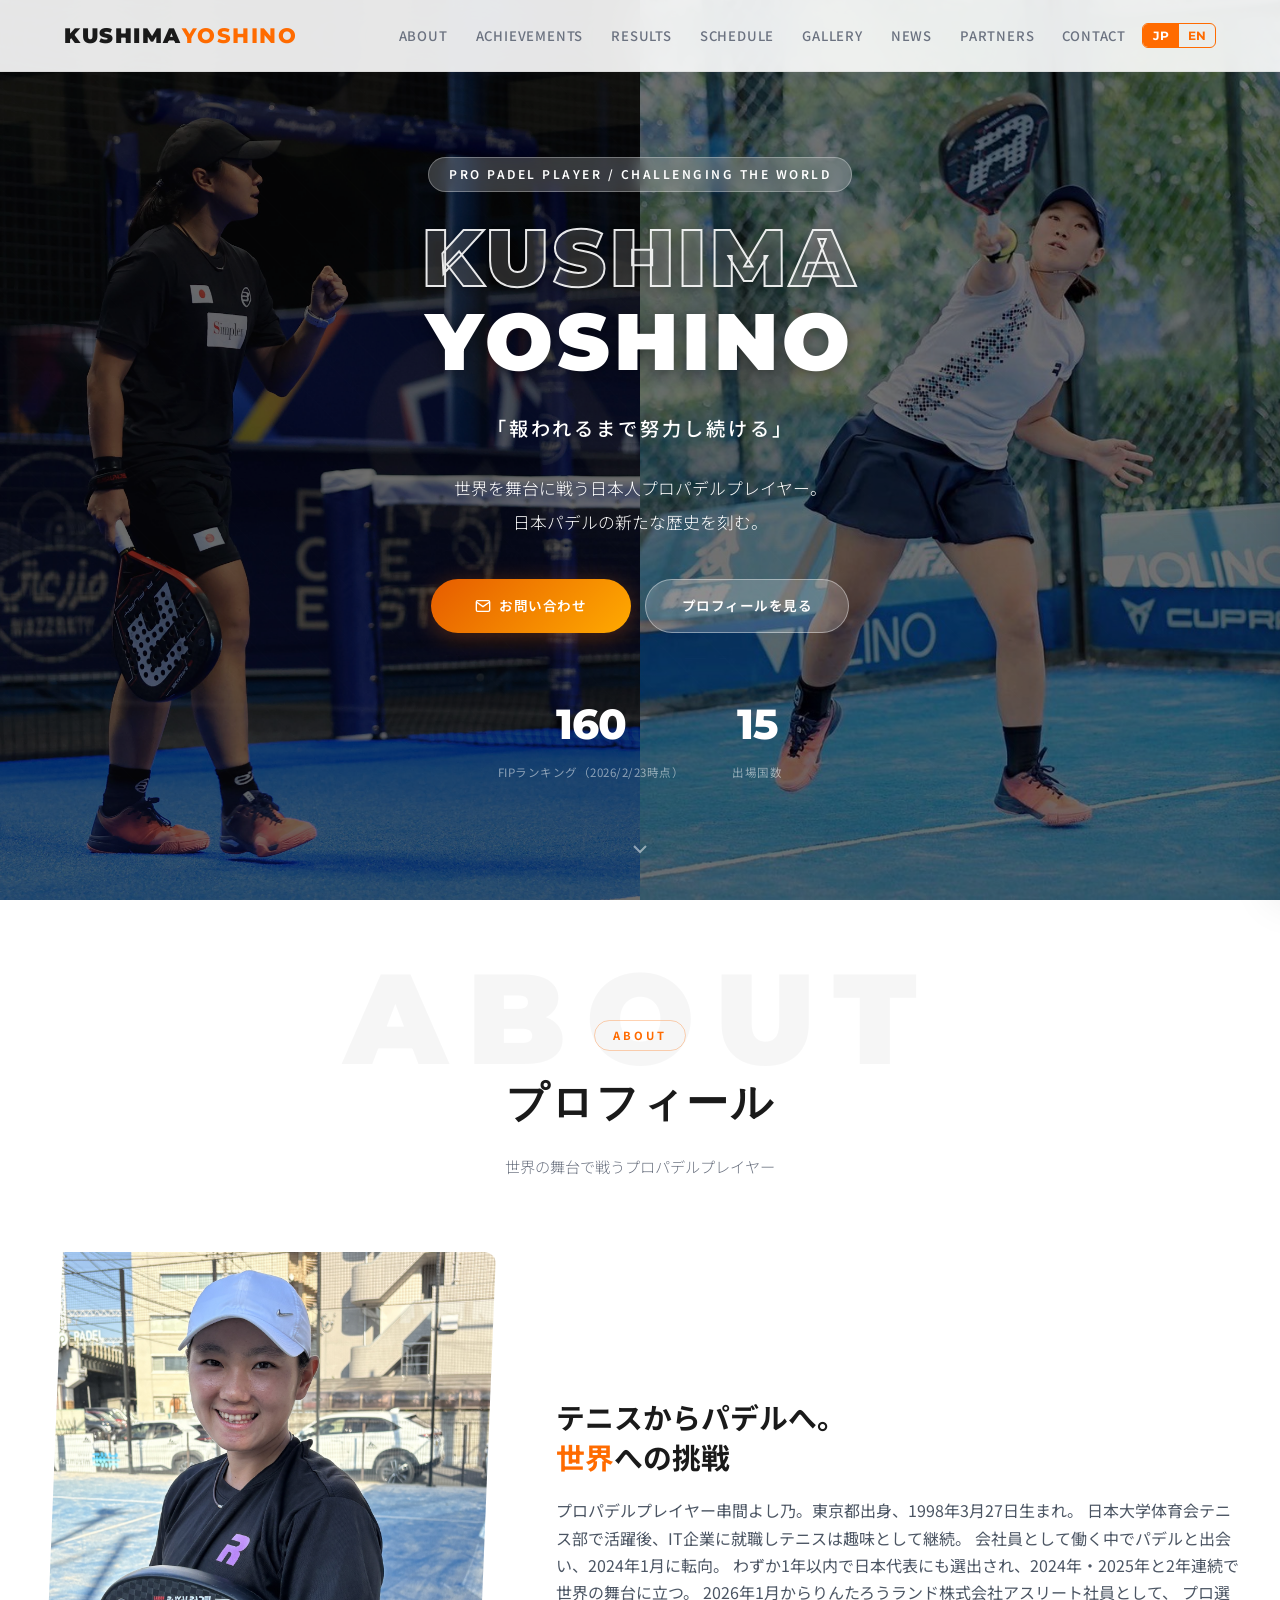
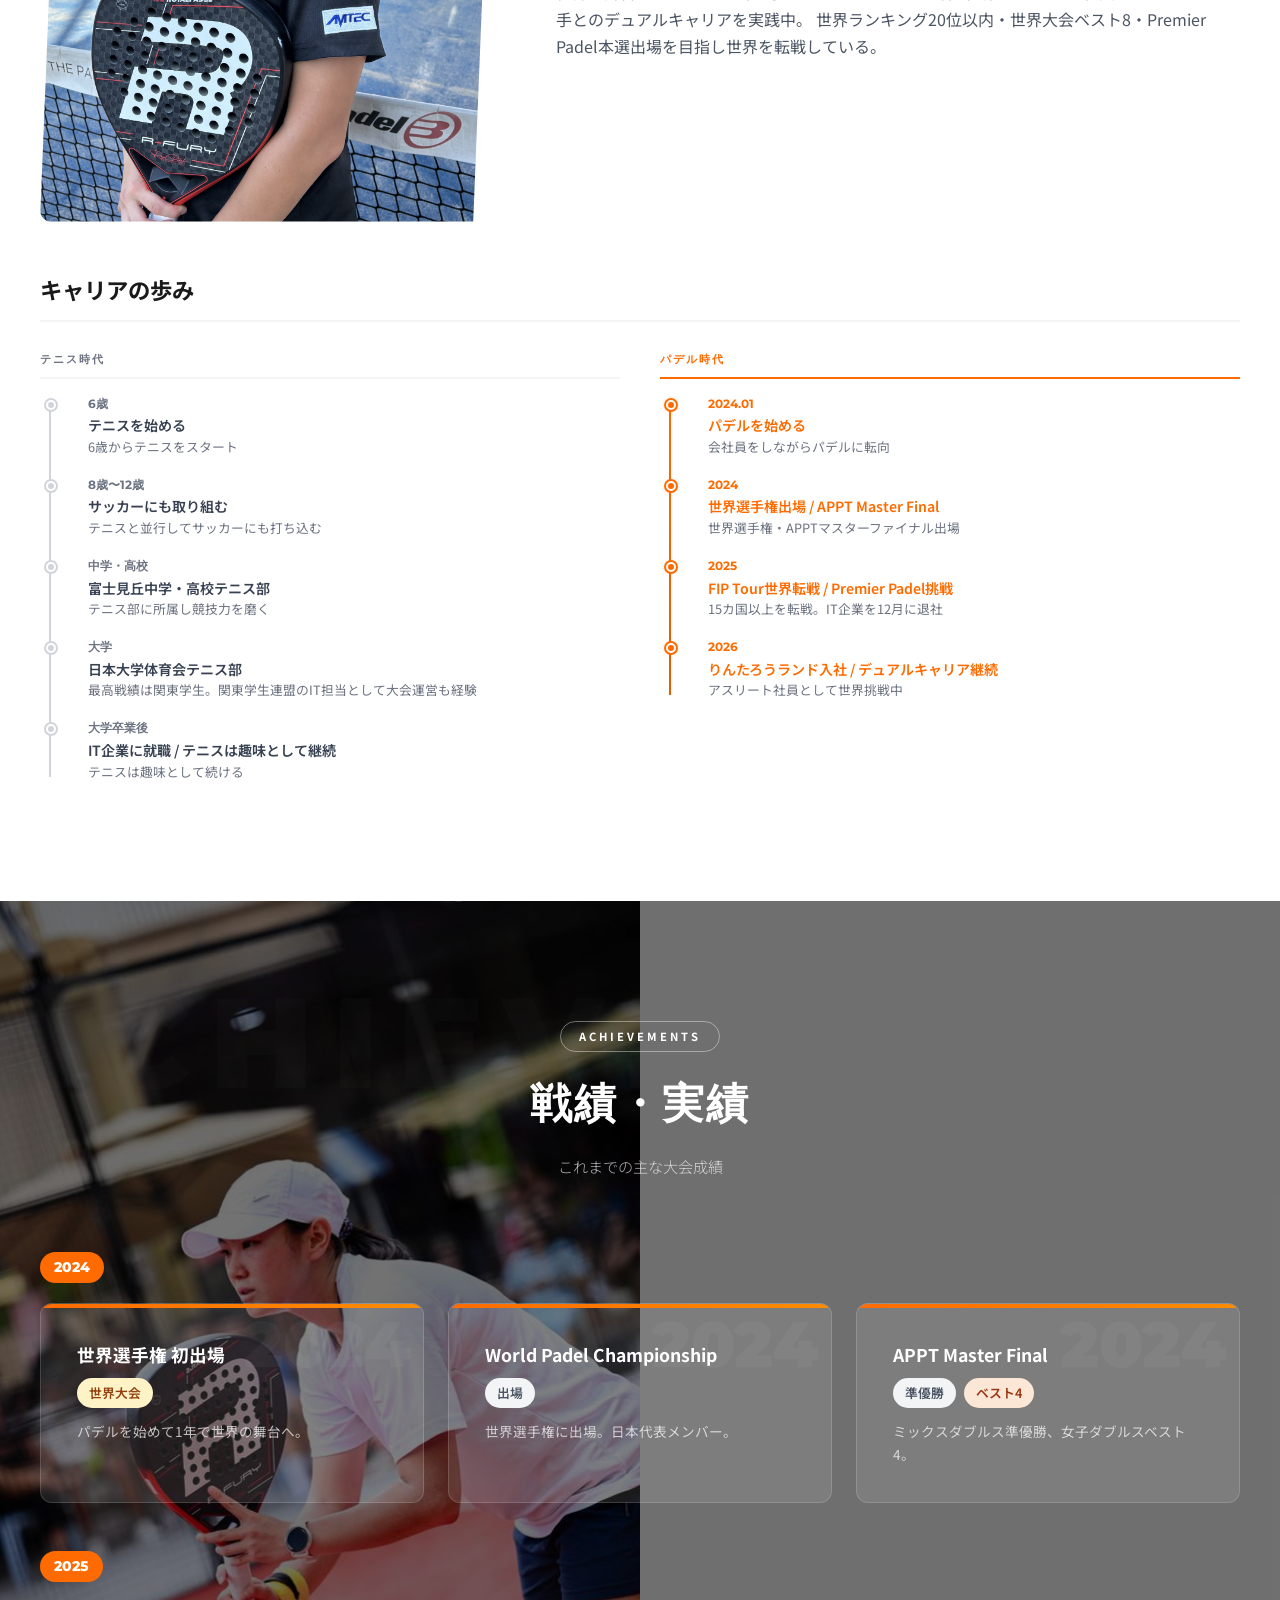
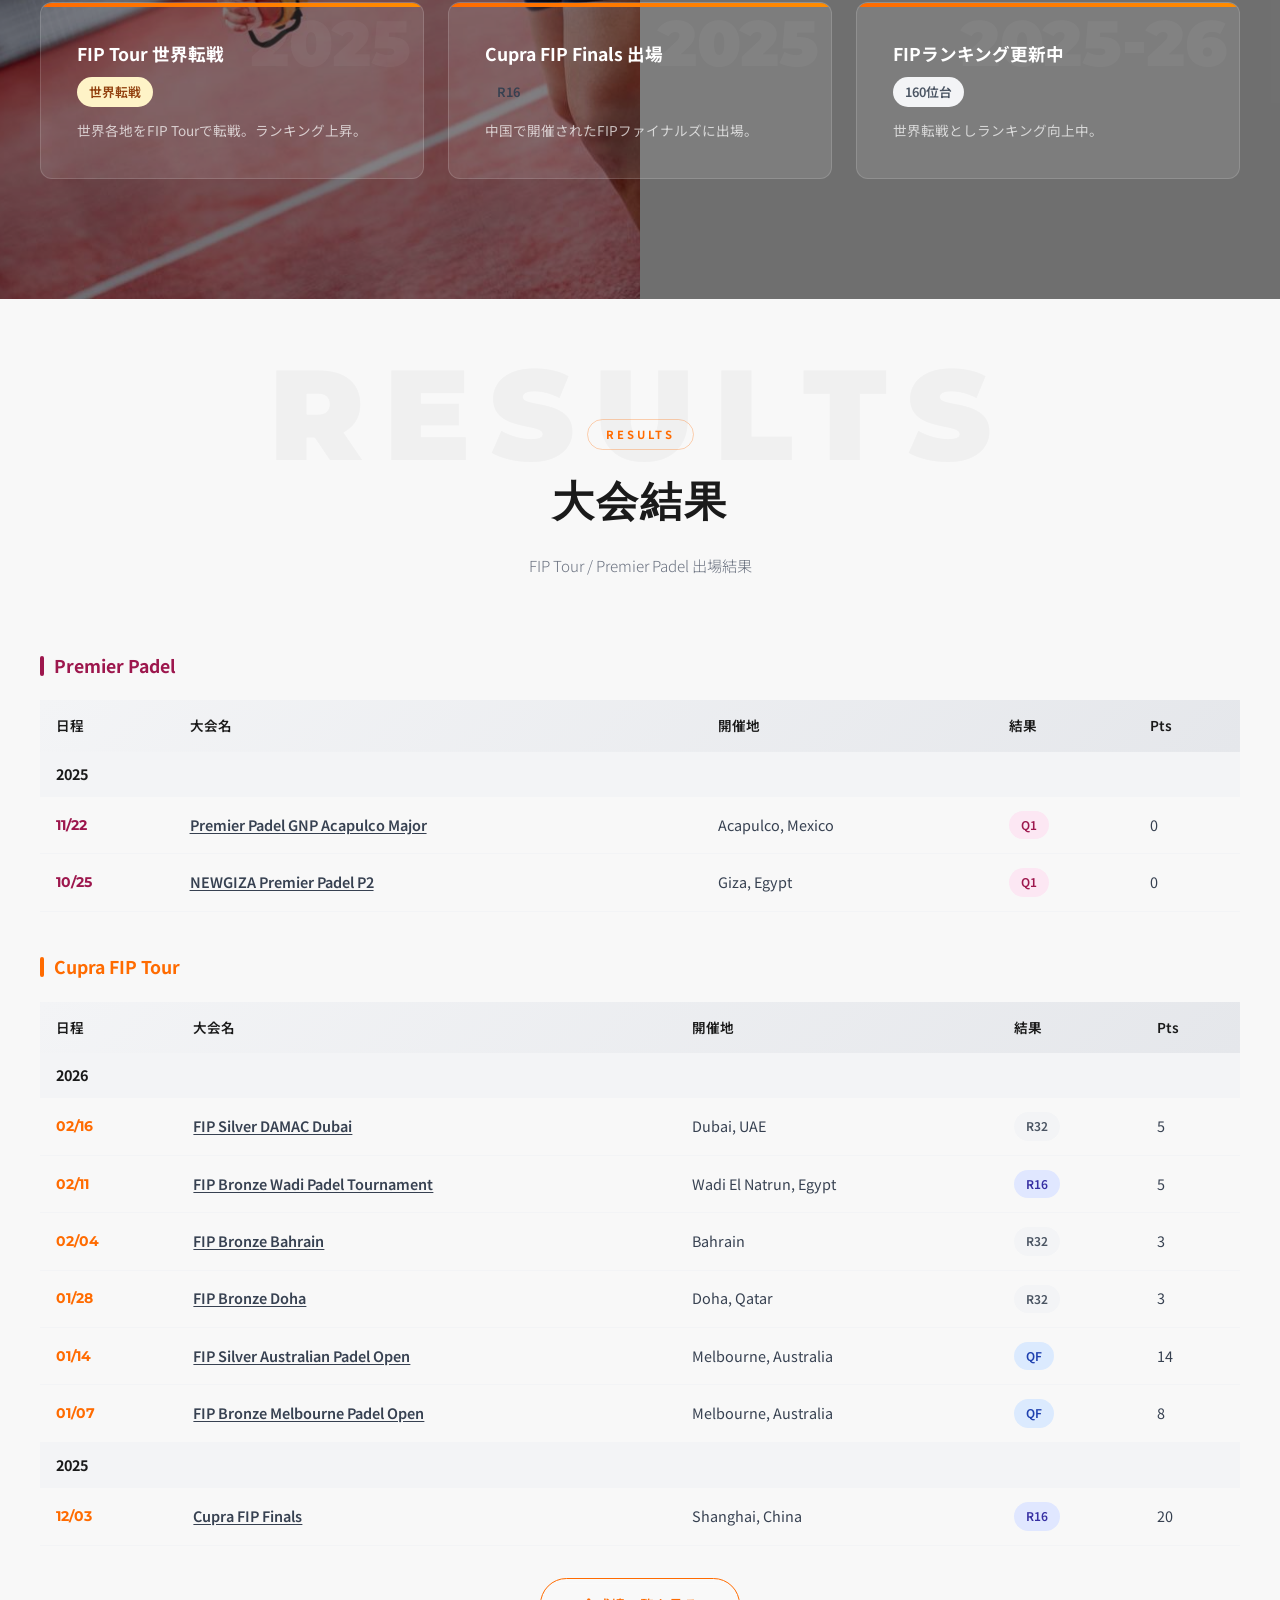
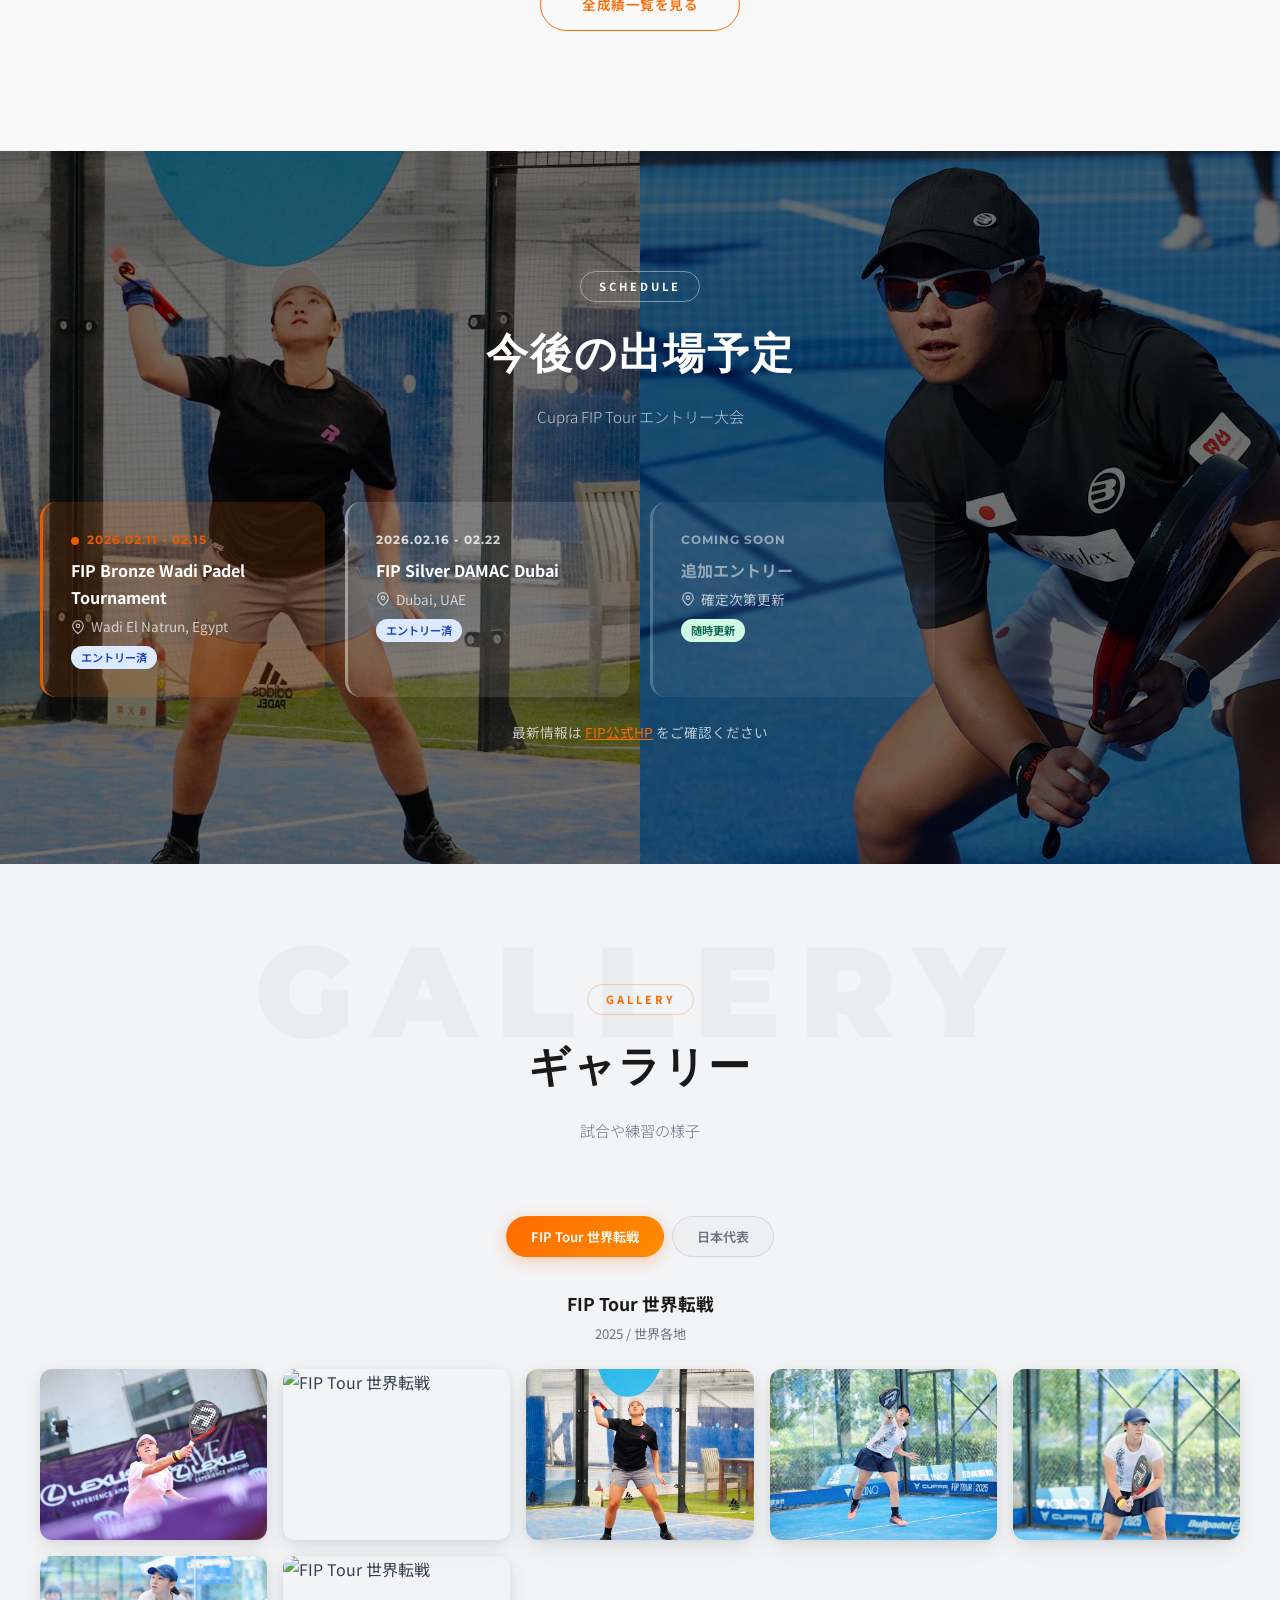
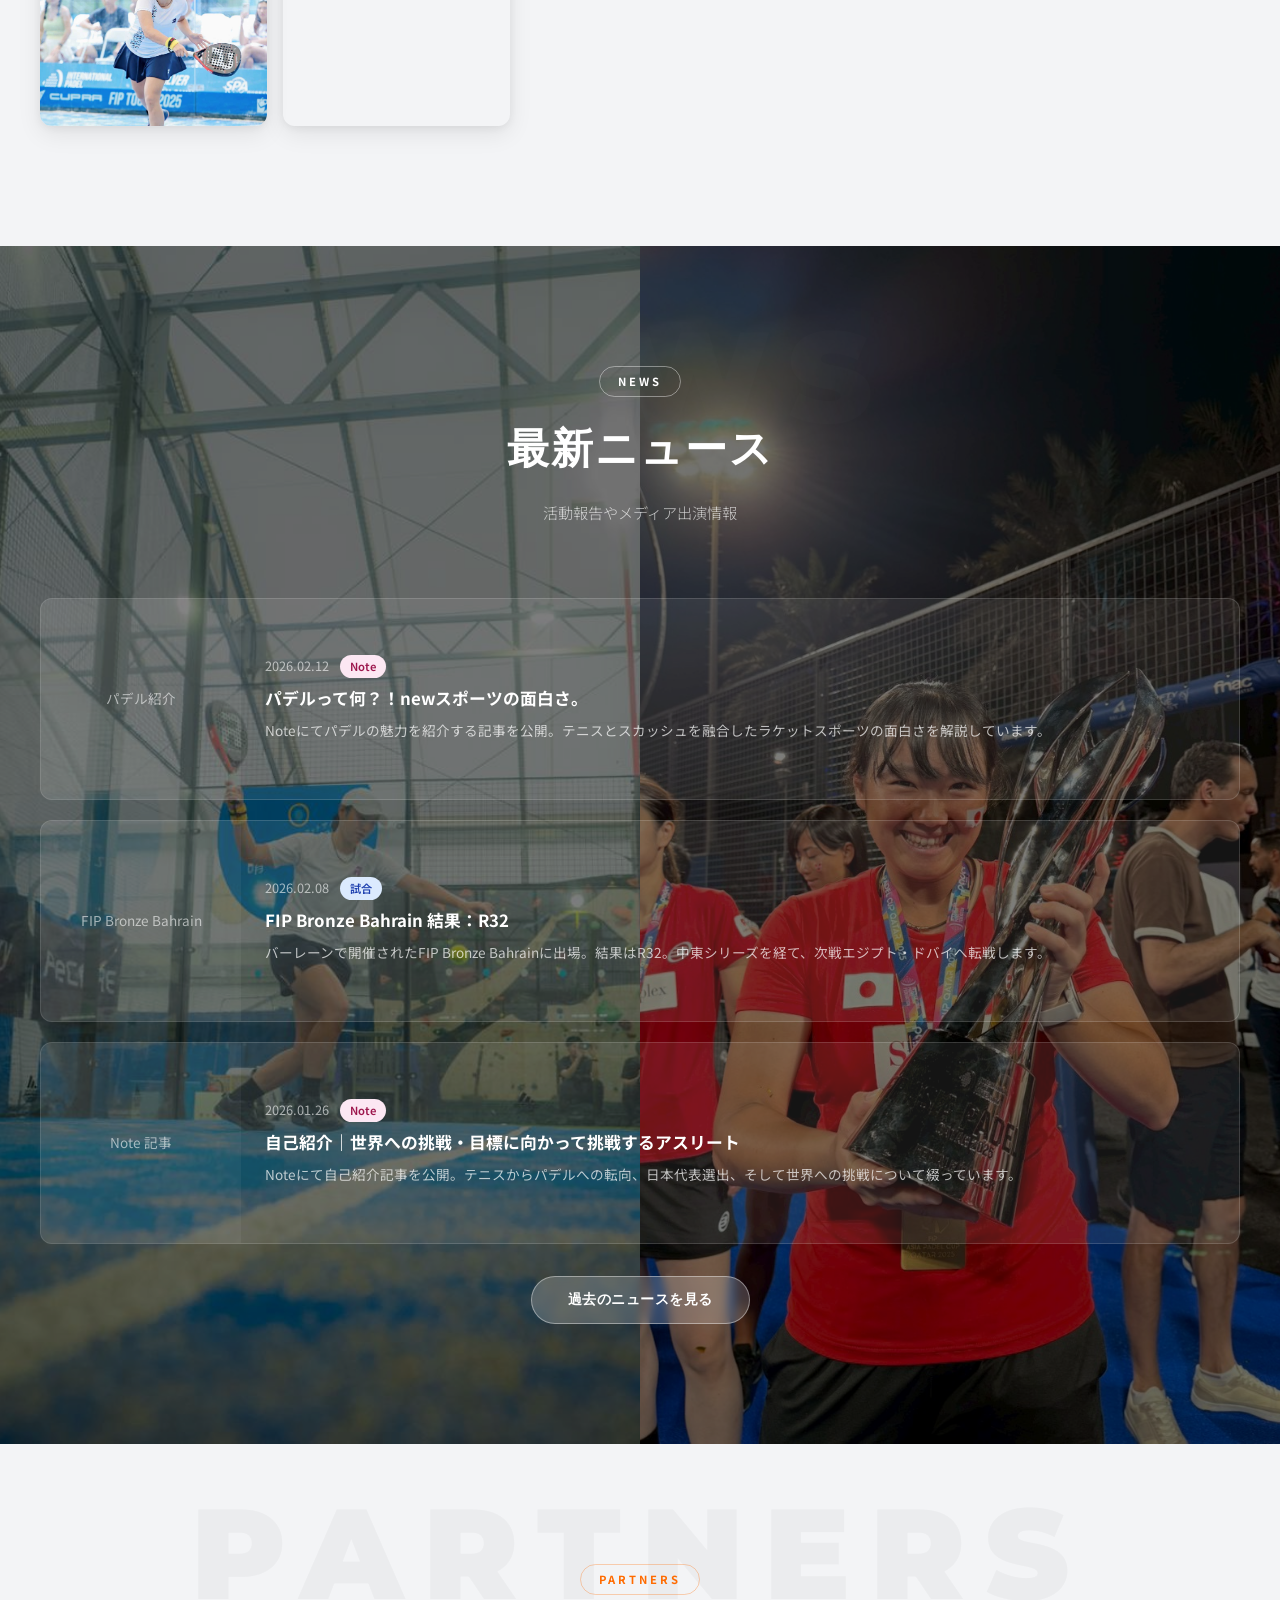
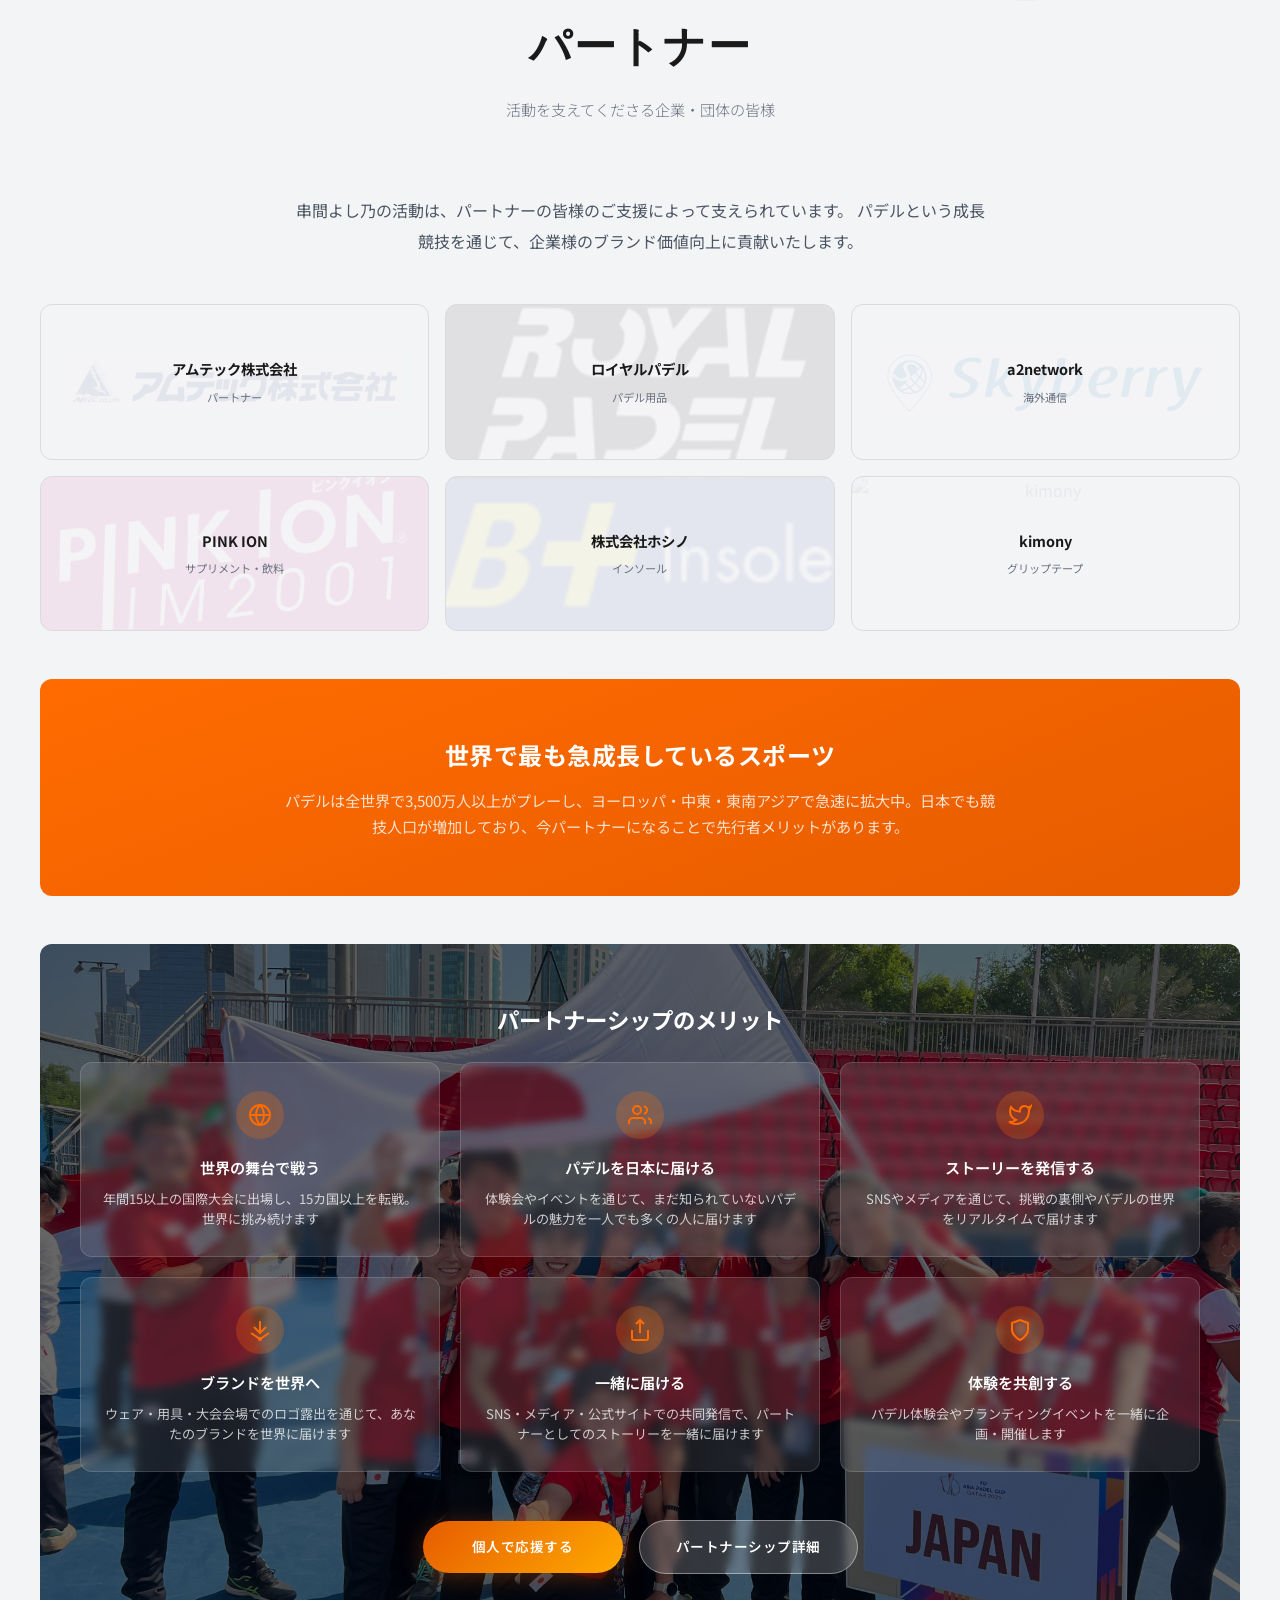
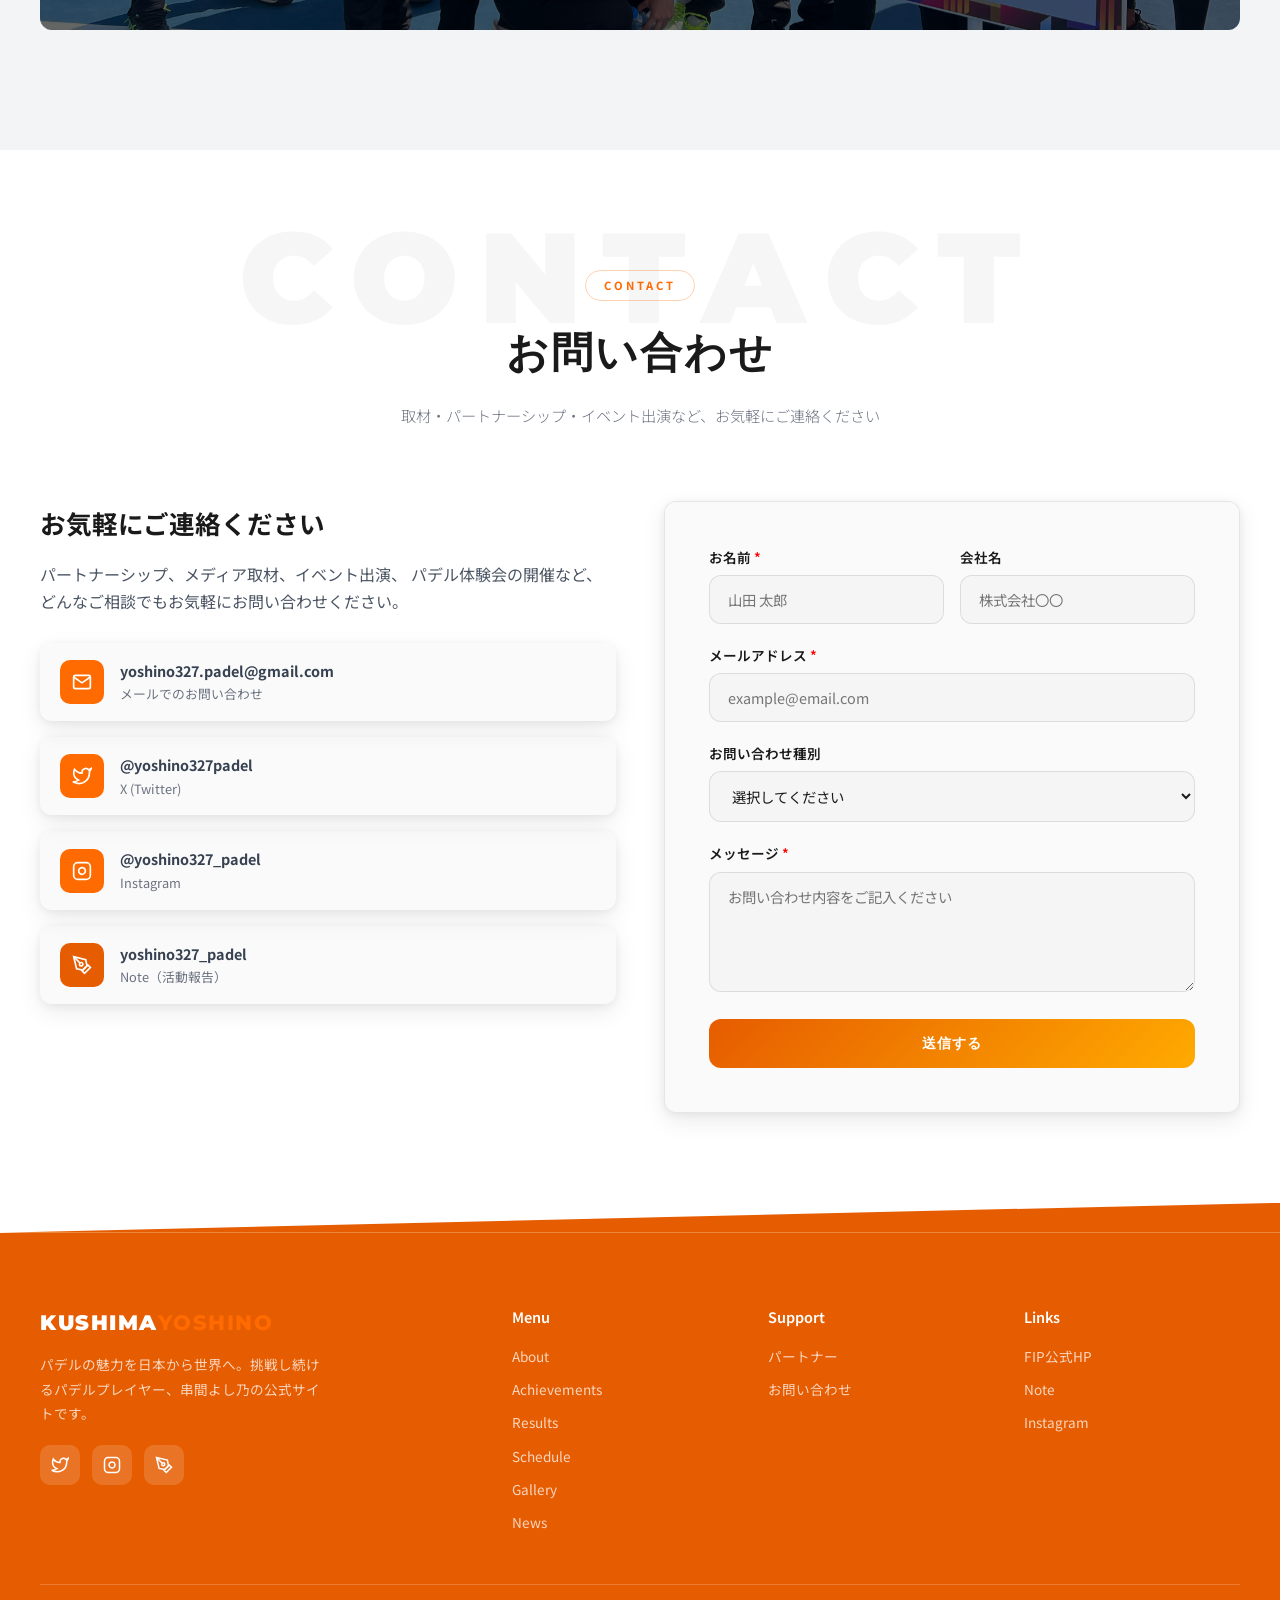
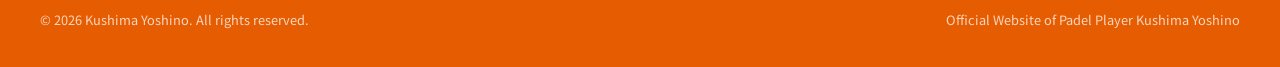
==== commit 573c2a08: "feat: add support & partnership link buttons to index.html Co-Authored-By: Claude Opus 4.6 <noreply@" ====
--- a/index.html
+++ b/index.html
@@ -634,8 +634,9 @@
         </div>
       </div>
 
-      <div style="text-align: center; margin-top: 48px;">
-        <a href="#contact" class="btn btn-primary" data-i18n="partnership-cta-btn" onclick="setTimeout(function(){document.getElementById('category').value='sponsor'},100)">パートナーシップについて問い合わせる</a>
+      <div class="sponsors-buttons" style="margin-top: 48px;">
+        <a href="support.html" class="btn btn-primary" data-i18n="sponsors-btn-support">個人で応援する</a>
+        <a href="partnership.html" class="btn btn-outline" data-i18n="sponsors-btn-partnership">パートナーシップ詳細</a>
       </div>
       </div><!-- /.partnership-bg-section -->
     </div>
--- a/css/style.css
+++ b/css/style.css
@@ -1073,6 +1073,185 @@
       position: absolute; top: 24px; right: 24px;
       background: none; border: none; font-size: 2rem;
       cursor: pointer; color: var(--light);
+    }
+
+    /* ===== Support Plan Cards ===== */
+    .support-plans {
+      display: grid; grid-template-columns: repeat(3, 1fr); gap: 24px;
+      max-width: 900px; margin: 0 auto;
+    }
+    .support-plan-card {
+      background: #ffffff; border: 2px solid var(--gray-light);
+      border-radius: var(--radius); padding: 36px 28px;
+      text-align: center; position: relative;
+      transition: var(--transition);
+    }
+    .support-plan-card:hover {
+      transform: translateY(-4px);
+      box-shadow: var(--shadow-hover);
+    }
+    .support-plan-card.featured {
+      border-color: var(--primary);
+      box-shadow: 0 8px 32px rgba(255,107,0,0.15);
+    }
+    .support-plan-card.featured::before {
+      content: 'おすすめ';
+      position: absolute; top: -14px; left: 50%; transform: translateX(-50%);
+      background: var(--primary); color: #ffffff;
+      font-size: 0.75rem; font-weight: 700; padding: 4px 16px;
+      border-radius: 20px; letter-spacing: 1px;
+    }
+    .support-plan-name {
+      font-size: 1.1rem; font-weight: 700; color: var(--light);
+      margin-bottom: 8px; letter-spacing: 0.5px;
+    }
+    .support-plan-price {
+      font-family: 'Montserrat', sans-serif;
+      font-size: 2.2rem; font-weight: 800; color: var(--primary);
+      margin-bottom: 4px; line-height: 1.2;
+    }
+    .support-plan-period {
+      font-size: 0.8rem; color: var(--gray); margin-bottom: 20px;
+    }
+    .support-plan-features {
+      list-style: none; padding: 0; margin: 0 0 24px;
+      text-align: left; font-size: 0.85rem; color: var(--light);
+    }
+    .support-plan-features li {
+      padding: 6px 0; border-bottom: 1px solid var(--gray-light);
+    }
+    .support-plan-features li::before {
+      content: '\2713'; color: var(--primary); font-weight: 700;
+      margin-right: 8px;
+    }
+    .support-plan-btn {
+      display: block; width: 100%; padding: 12px 0;
+      border: 2px solid var(--primary); border-radius: var(--radius);
+      background: transparent; color: var(--primary);
+      font-size: 0.9rem; font-weight: 600; cursor: pointer;
+      transition: var(--transition); text-decoration: none; text-align: center;
+    }
+    .support-plan-btn:hover {
+      background: var(--primary); color: #ffffff;
+    }
+    .support-plan-card.featured .support-plan-btn {
+      background: var(--primary); color: #ffffff;
+    }
+    .support-plan-card.featured .support-plan-btn:hover {
+      background: #e65c00; border-color: #e65c00;
+    }
+
+    /* ===== Fund Usage ===== */
+    .fund-usage {
+      max-width: 900px; margin: 0 auto;
+    }
+    .fund-usage-grid {
+      display: grid; grid-template-columns: repeat(3, 1fr); gap: 24px;
+    }
+    .fund-usage-card {
+      background: #ffffff; border-radius: var(--radius);
+      padding: 32px 24px; text-align: center;
+      border: 1px solid var(--gray-light);
+      transition: var(--transition);
+    }
+    .fund-usage-card:hover {
+      transform: translateY(-4px);
+      box-shadow: var(--shadow-hover);
+    }
+    .fund-usage-icon {
+      width: 48px; height: 48px; margin: 0 auto 16px;
+      display: flex; align-items: center; justify-content: center;
+      border-radius: 50%; background: rgba(255,107,0,0.12); color: var(--primary);
+      font-size: 1.3rem;
+    }
+    .fund-usage-card h4 {
+      font-size: 0.95rem; font-weight: 600; color: var(--light); margin-bottom: 8px;
+    }
+    .fund-usage-card p {
+      font-size: 0.82rem; color: var(--gray); line-height: 1.5; margin: 0;
+    }
+
+    /* ===== Detail Page Sections ===== */
+    .detail-section {
+      max-width: 1200px; margin: 0 auto;
+      padding: 64px 24px;
+      border-bottom: 1px solid var(--gray-light);
+    }
+    .detail-section:last-of-type {
+      border-bottom: none;
+    }
+    .detail-section-title {
+      font-size: 1.5rem; font-weight: 700; color: var(--light);
+      margin-bottom: 8px; letter-spacing: 0.5px;
+    }
+    .detail-section-subtitle {
+      font-size: 0.9rem; color: var(--gray); margin-bottom: 32px;
+    }
+
+    /* ===== Partnership Format Cards ===== */
+    .partnership-formats {
+      display: grid; grid-template-columns: repeat(3, 1fr); gap: 24px;
+    }
+    .partnership-format-card {
+      background: #ffffff; border-radius: var(--radius);
+      padding: 32px 24px; text-align: center;
+      border: 1px solid var(--gray-light);
+      transition: var(--transition);
+    }
+    .partnership-format-card:hover {
+      transform: translateY(-4px);
+      box-shadow: var(--shadow-hover);
+    }
+    .partnership-format-icon {
+      width: 48px; height: 48px; margin: 0 auto 16px;
+      display: flex; align-items: center; justify-content: center;
+      border-radius: 50%; background: rgba(255,107,0,0.12); color: var(--primary);
+      font-size: 1.3rem;
+    }
+    .partnership-format-card h4 {
+      font-size: 0.95rem; font-weight: 600; color: var(--light); margin-bottom: 8px;
+    }
+    .partnership-format-card p {
+      font-size: 0.82rem; color: var(--gray); line-height: 1.5; margin: 0;
+    }
+
+    /* ===== Detail CTA ===== */
+    .detail-cta {
+      text-align: center; padding: 56px; border-radius: var(--radius);
+      background: linear-gradient(160deg, #ff6b00 0%, #e65c00 100%);
+      color: #ffffff; position: relative; overflow: hidden;
+    }
+    .detail-cta::before {
+      content: ''; position: absolute; inset: 0;
+      background: radial-gradient(ellipse at 30% 0%, rgba(255,107,0,0.15) 0%, transparent 60%);
+    }
+    .detail-cta h3 {
+      font-size: 1.5rem; font-weight: 700; margin-bottom: 12px;
+      letter-spacing: 0.5px; position: relative;
+    }
+    .detail-cta p {
+      font-size: 0.95rem; opacity: 0.8; margin-bottom: 24px;
+      max-width: 720px; margin-left: auto; margin-right: auto;
+      position: relative;
+    }
+    .detail-cta .btn {
+      position: relative;
+    }
+
+    /* ===== Sponsors Buttons Row ===== */
+    .sponsors-buttons {
+      display: flex; justify-content: center; align-items: center;
+      gap: 16px; flex-wrap: wrap;
+    }
+
+    /* ===== btn-outline-dark ===== */
+    .btn-outline-dark {
+      background: transparent; color: var(--light);
+      border: 1.5px solid var(--gray-light);
+    }
+    .btn-outline-dark:hover {
+      border-color: var(--primary); color: var(--primary);
+      transform: translateY(-3px);
     }
 
     /* ===== Responsive ===== */
@@ -1128,6 +1307,10 @@
       .results-table { font-size: 0.8rem; }
       .results-table th, .results-table td { padding: 10px 8px; }
       .results-table .hide-mobile { display: none; }
+      .support-plans { grid-template-columns: 1fr; max-width: 400px; }
+      .fund-usage-grid { grid-template-columns: 1fr; }
+      .partnership-formats { grid-template-columns: 1fr; }
+      .sponsors-buttons { flex-direction: column; align-items: center; }
     }
 
     @media (max-width: 480px) {
@@ -1143,6 +1326,8 @@
       .partnership-bg-section { padding: 32px 16px; }
       .what-i-bring-grid { grid-template-columns: 1fr; }
       .section-watermark { font-size: 2.5rem; }
+      .support-plan-price { font-size: 1.8rem; }
+      .detail-section { padding: 48px 16px; }
     }
 
     /* ===== Results Page ===== */
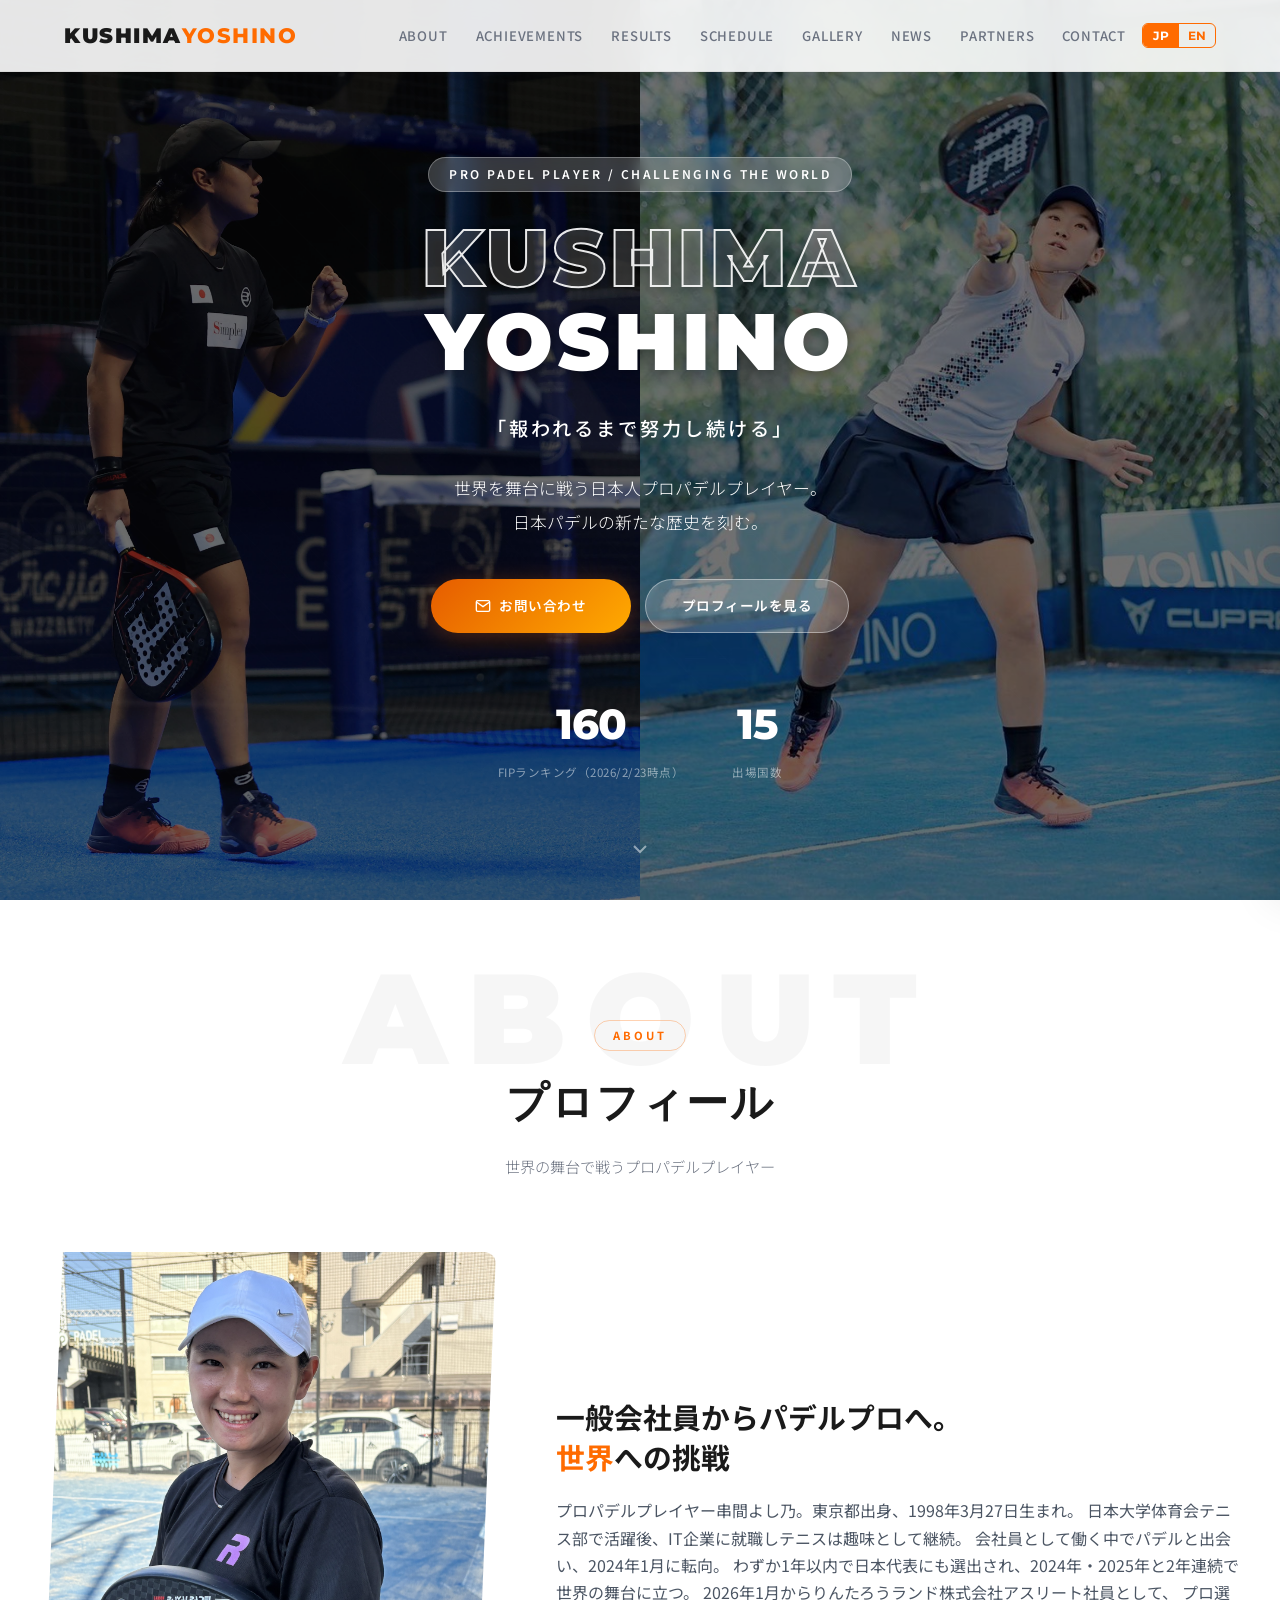
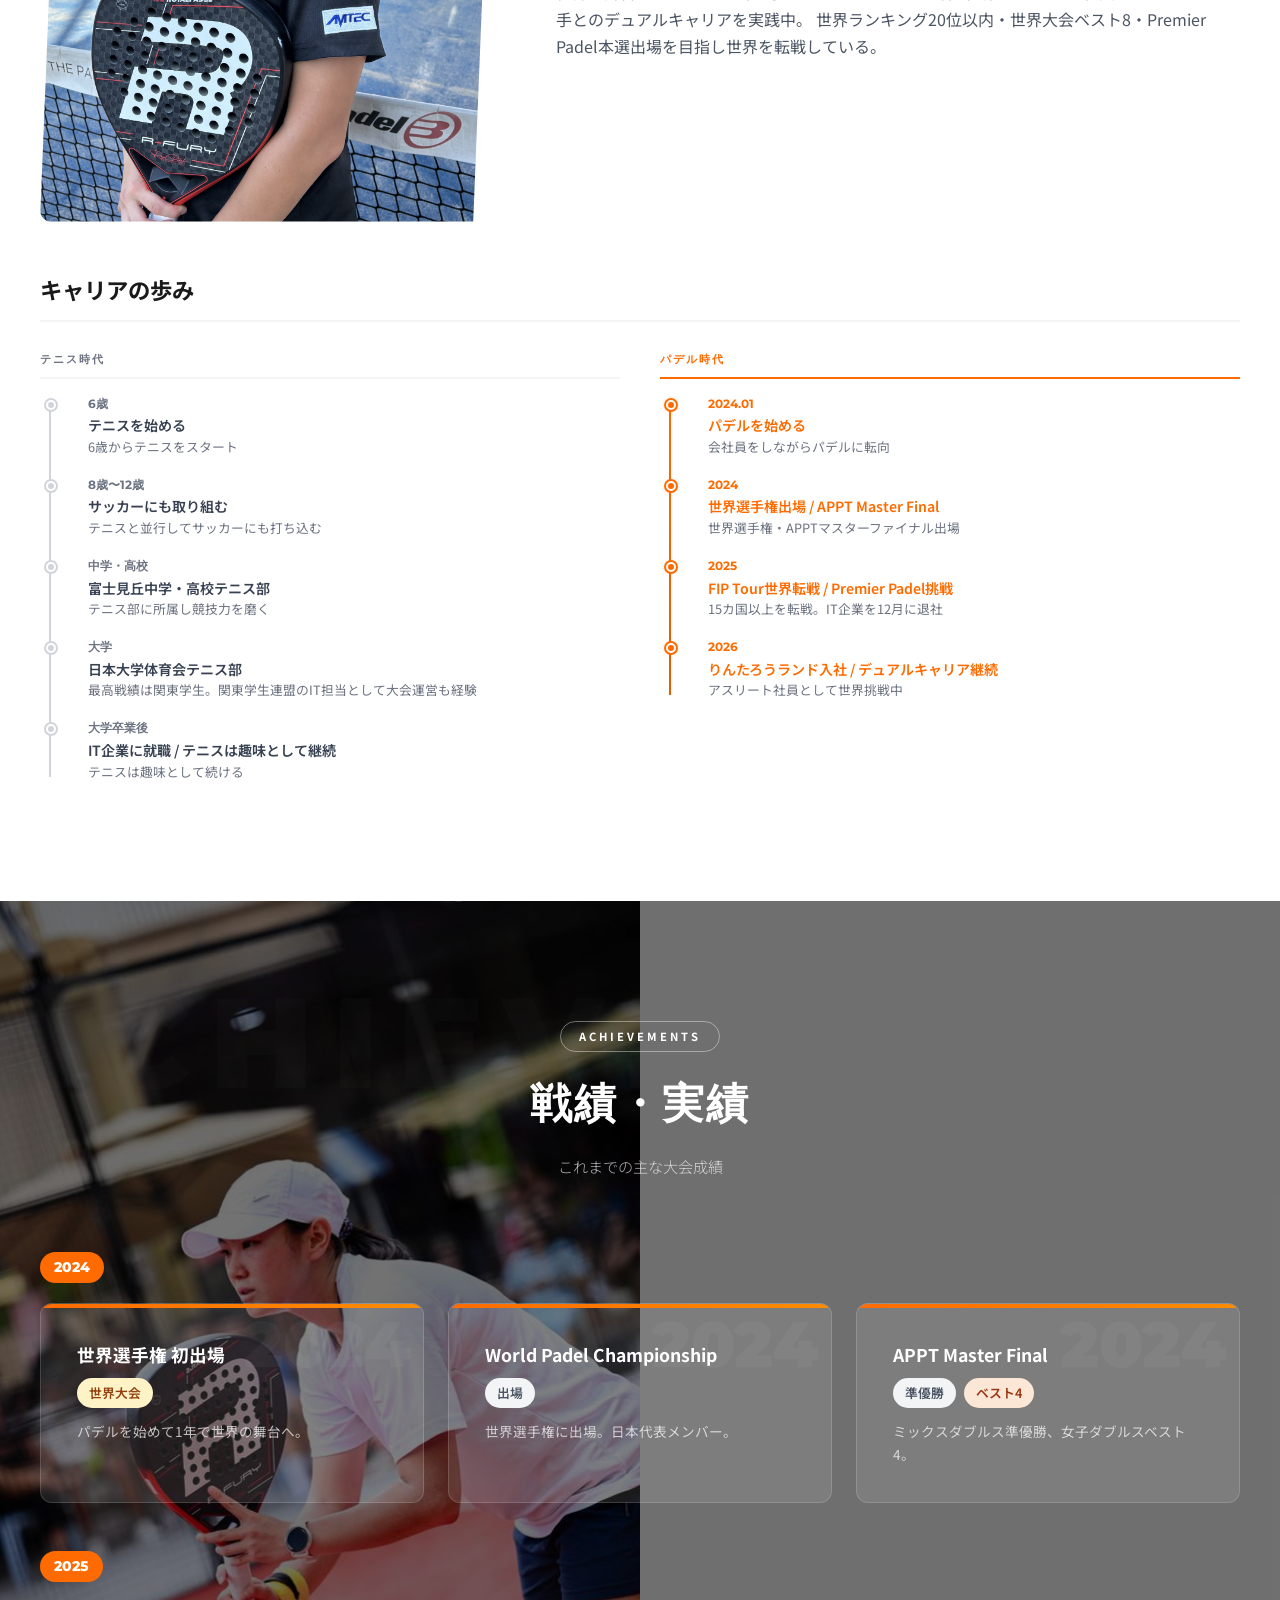
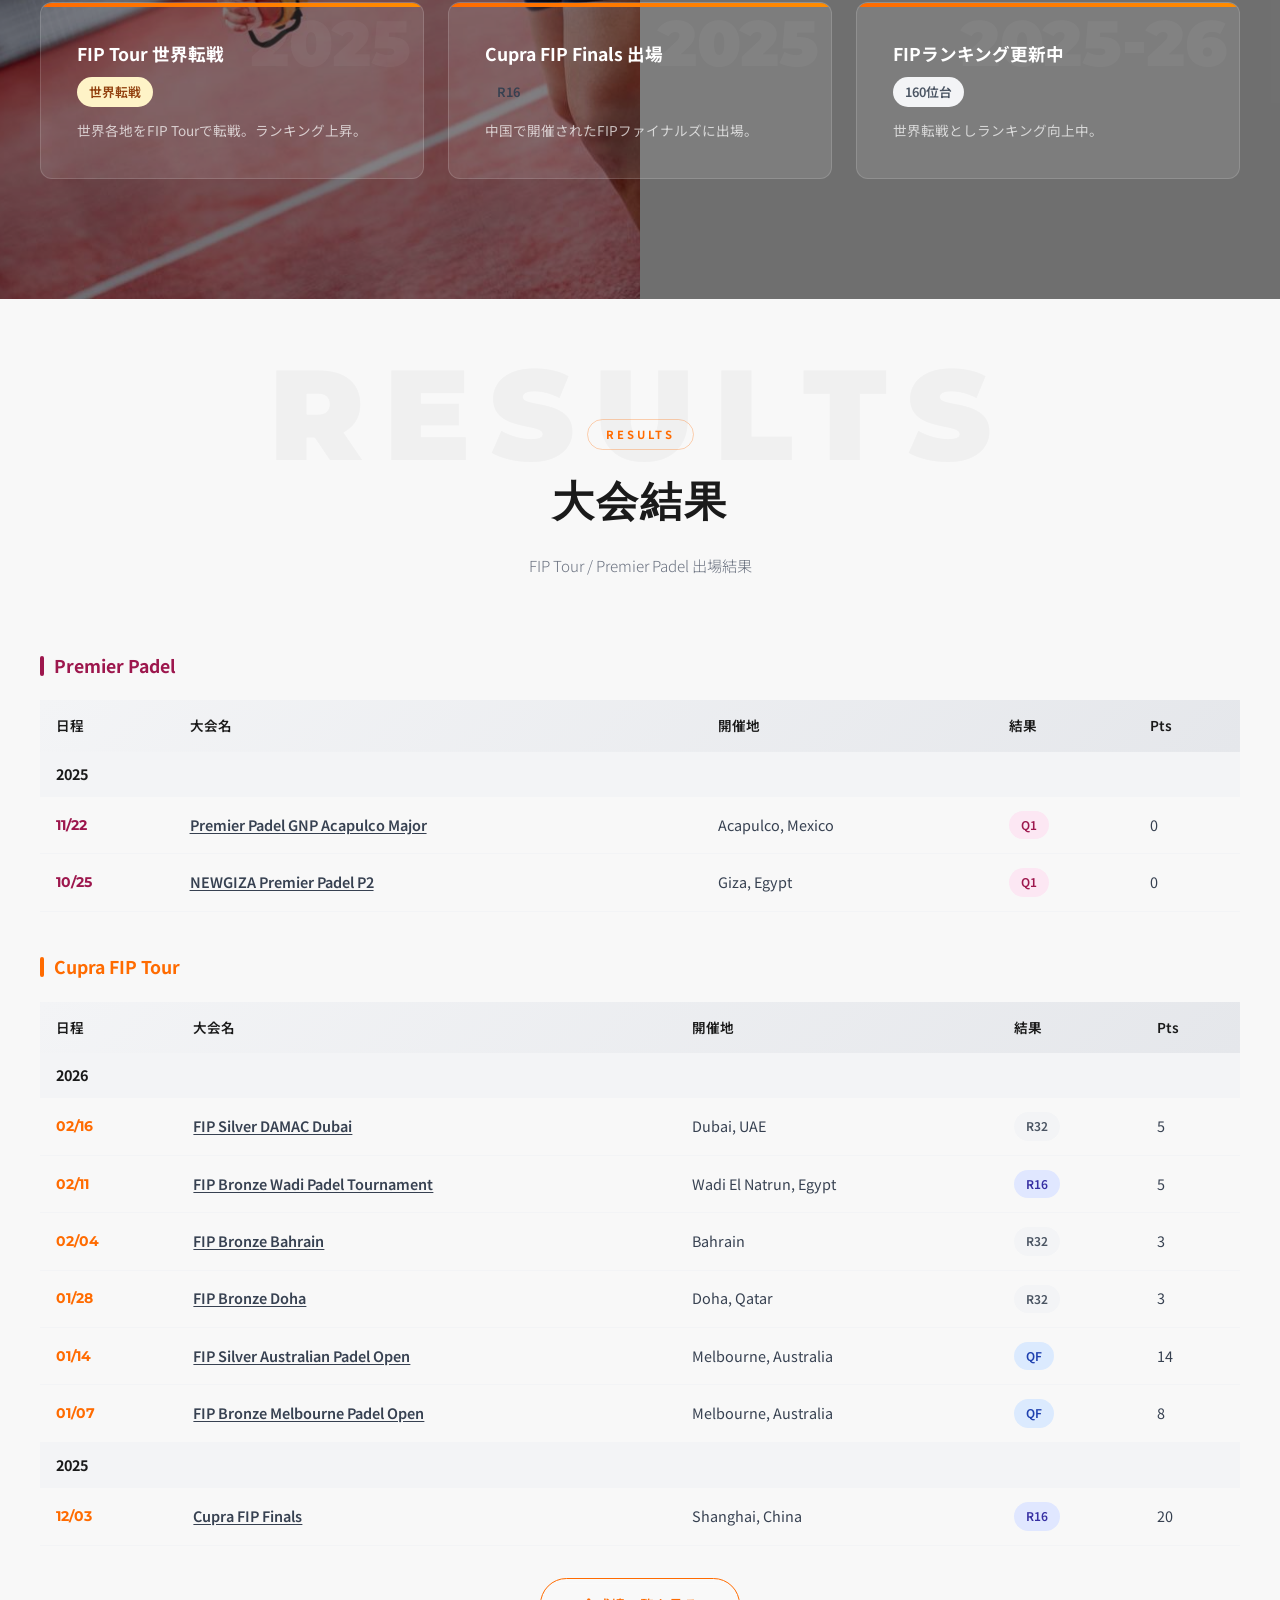
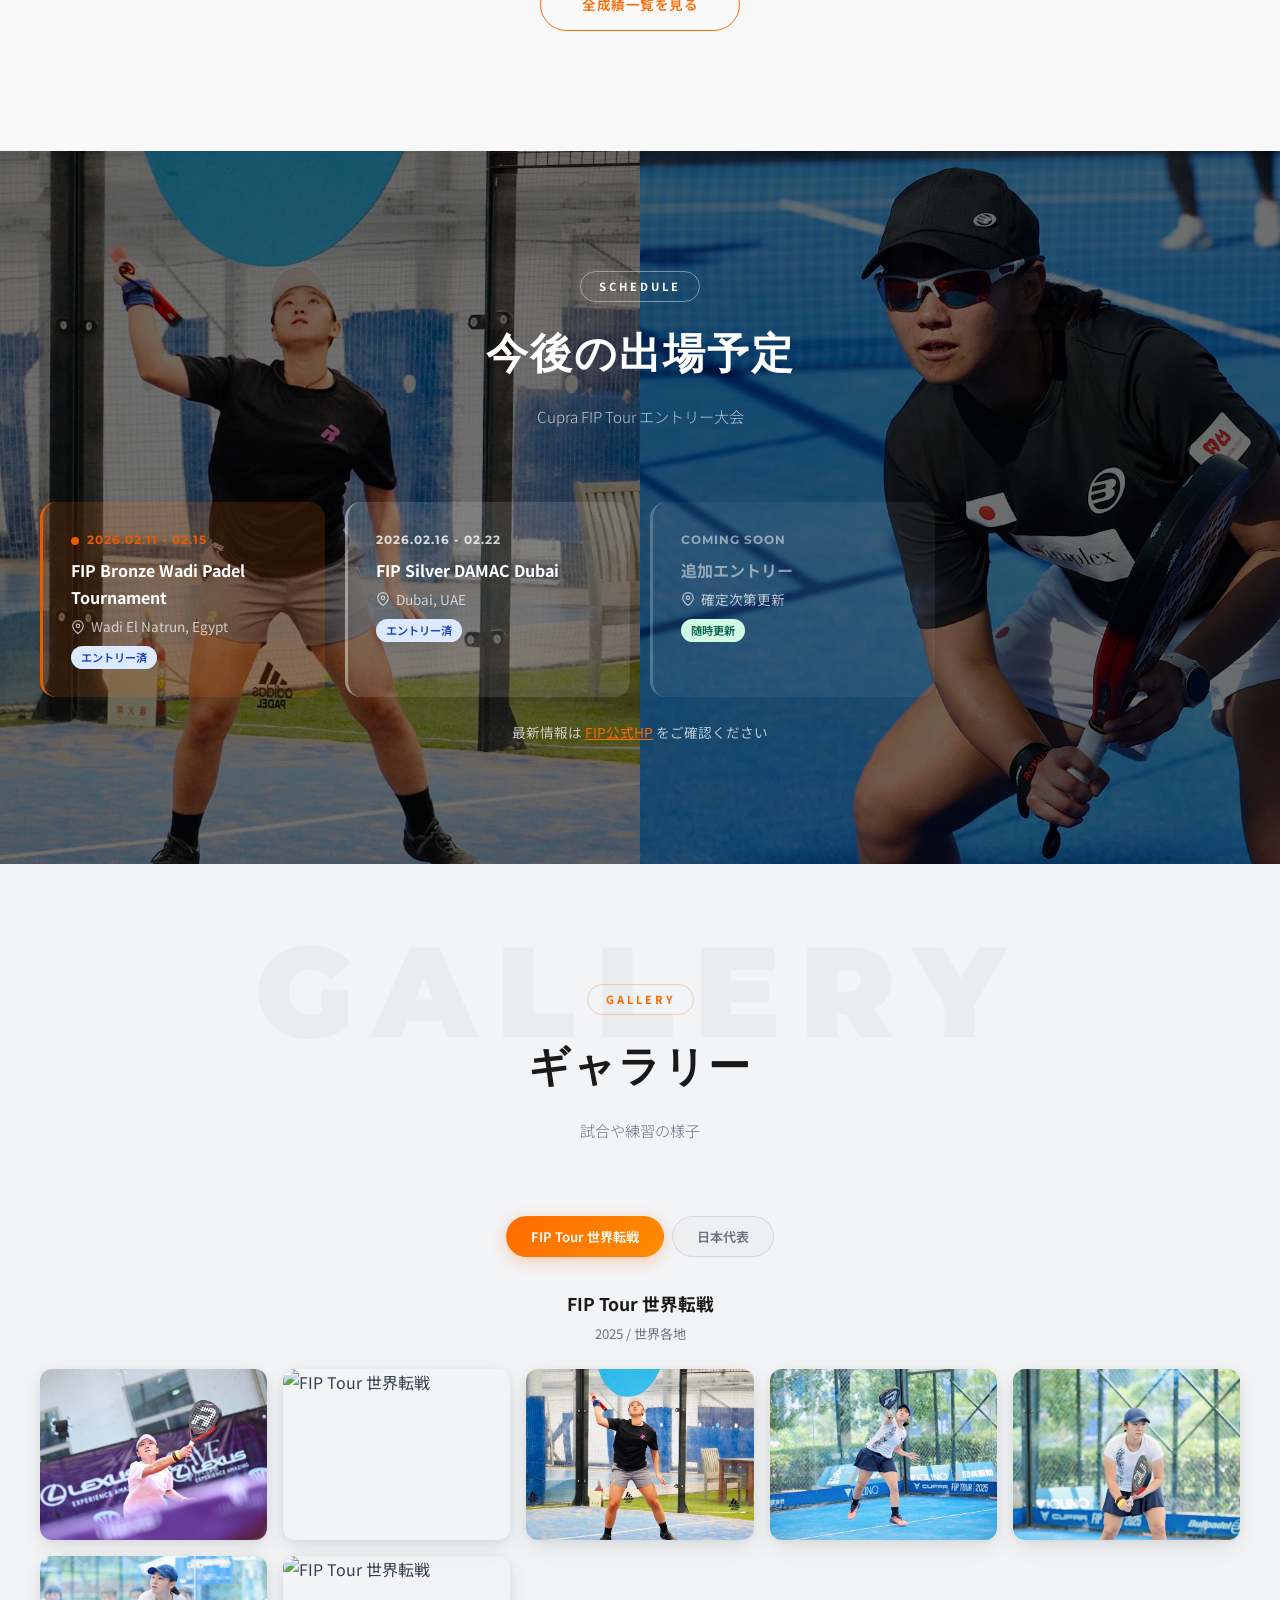
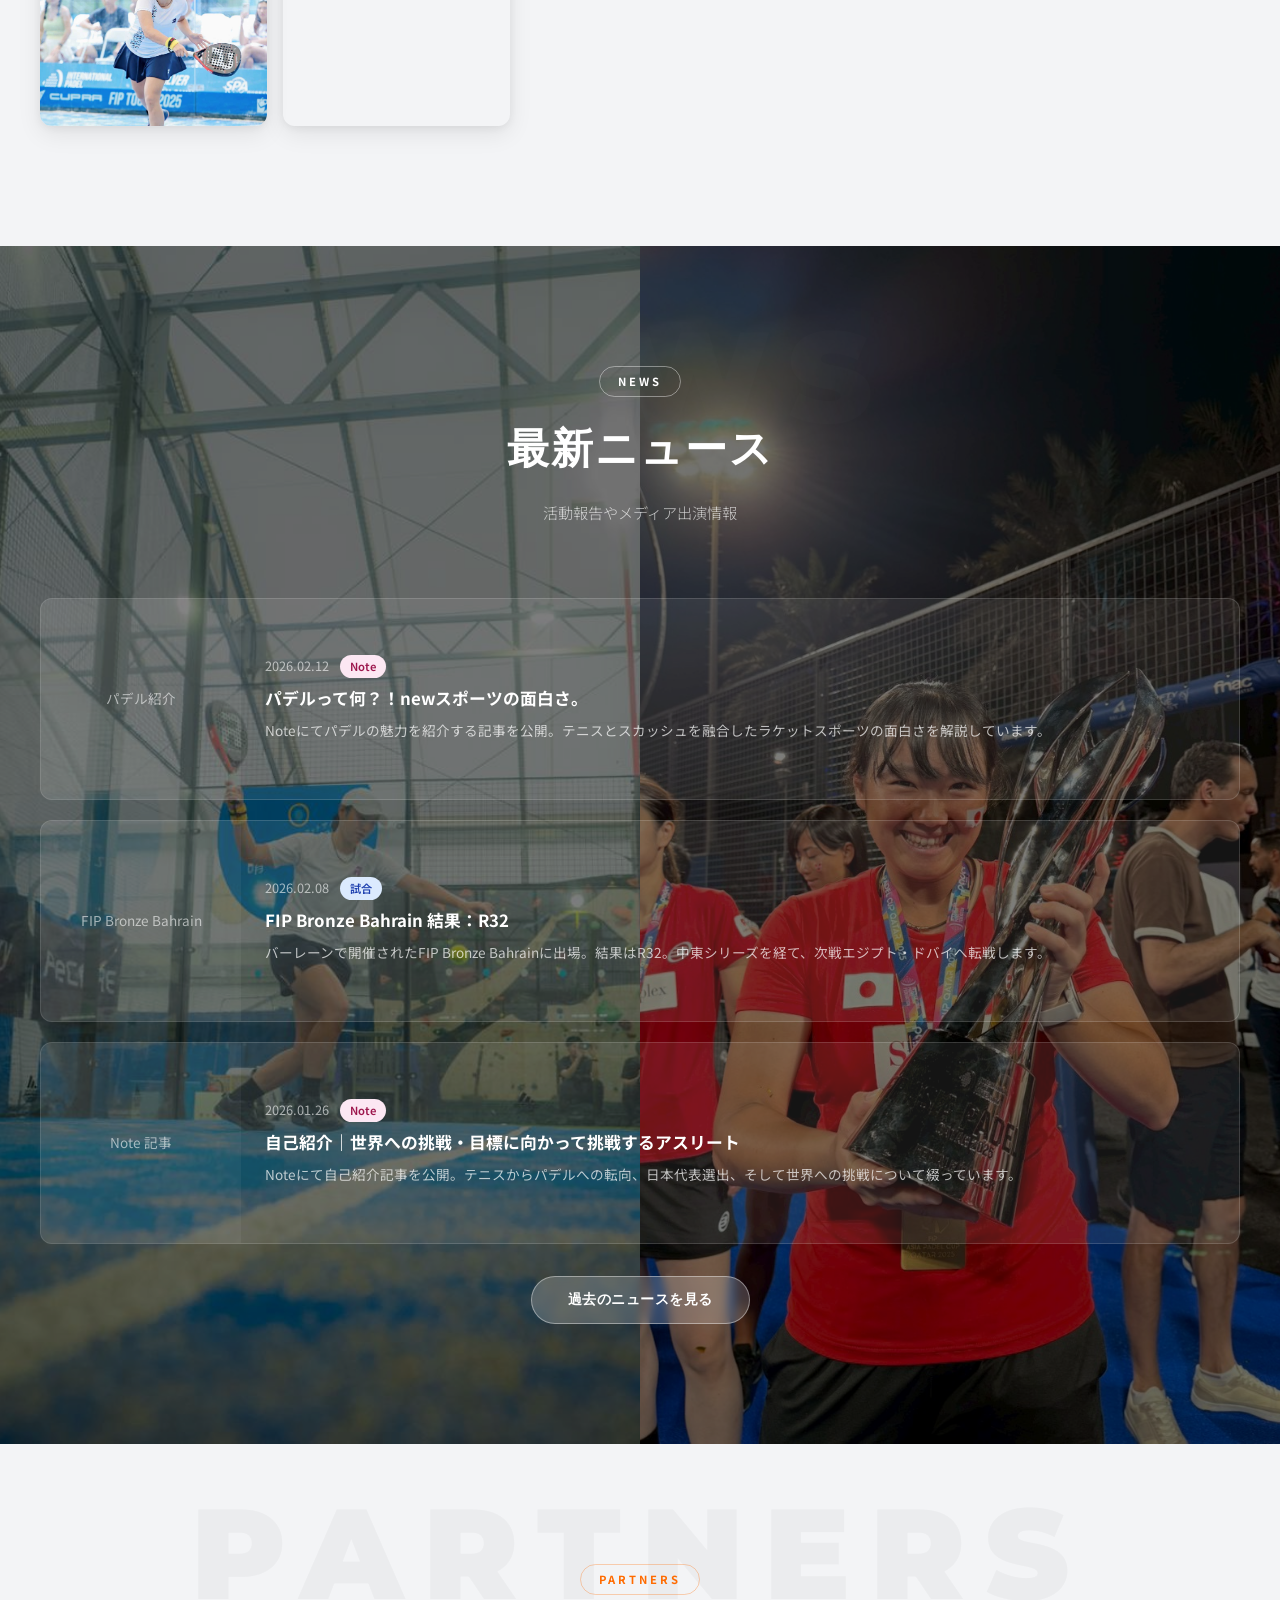
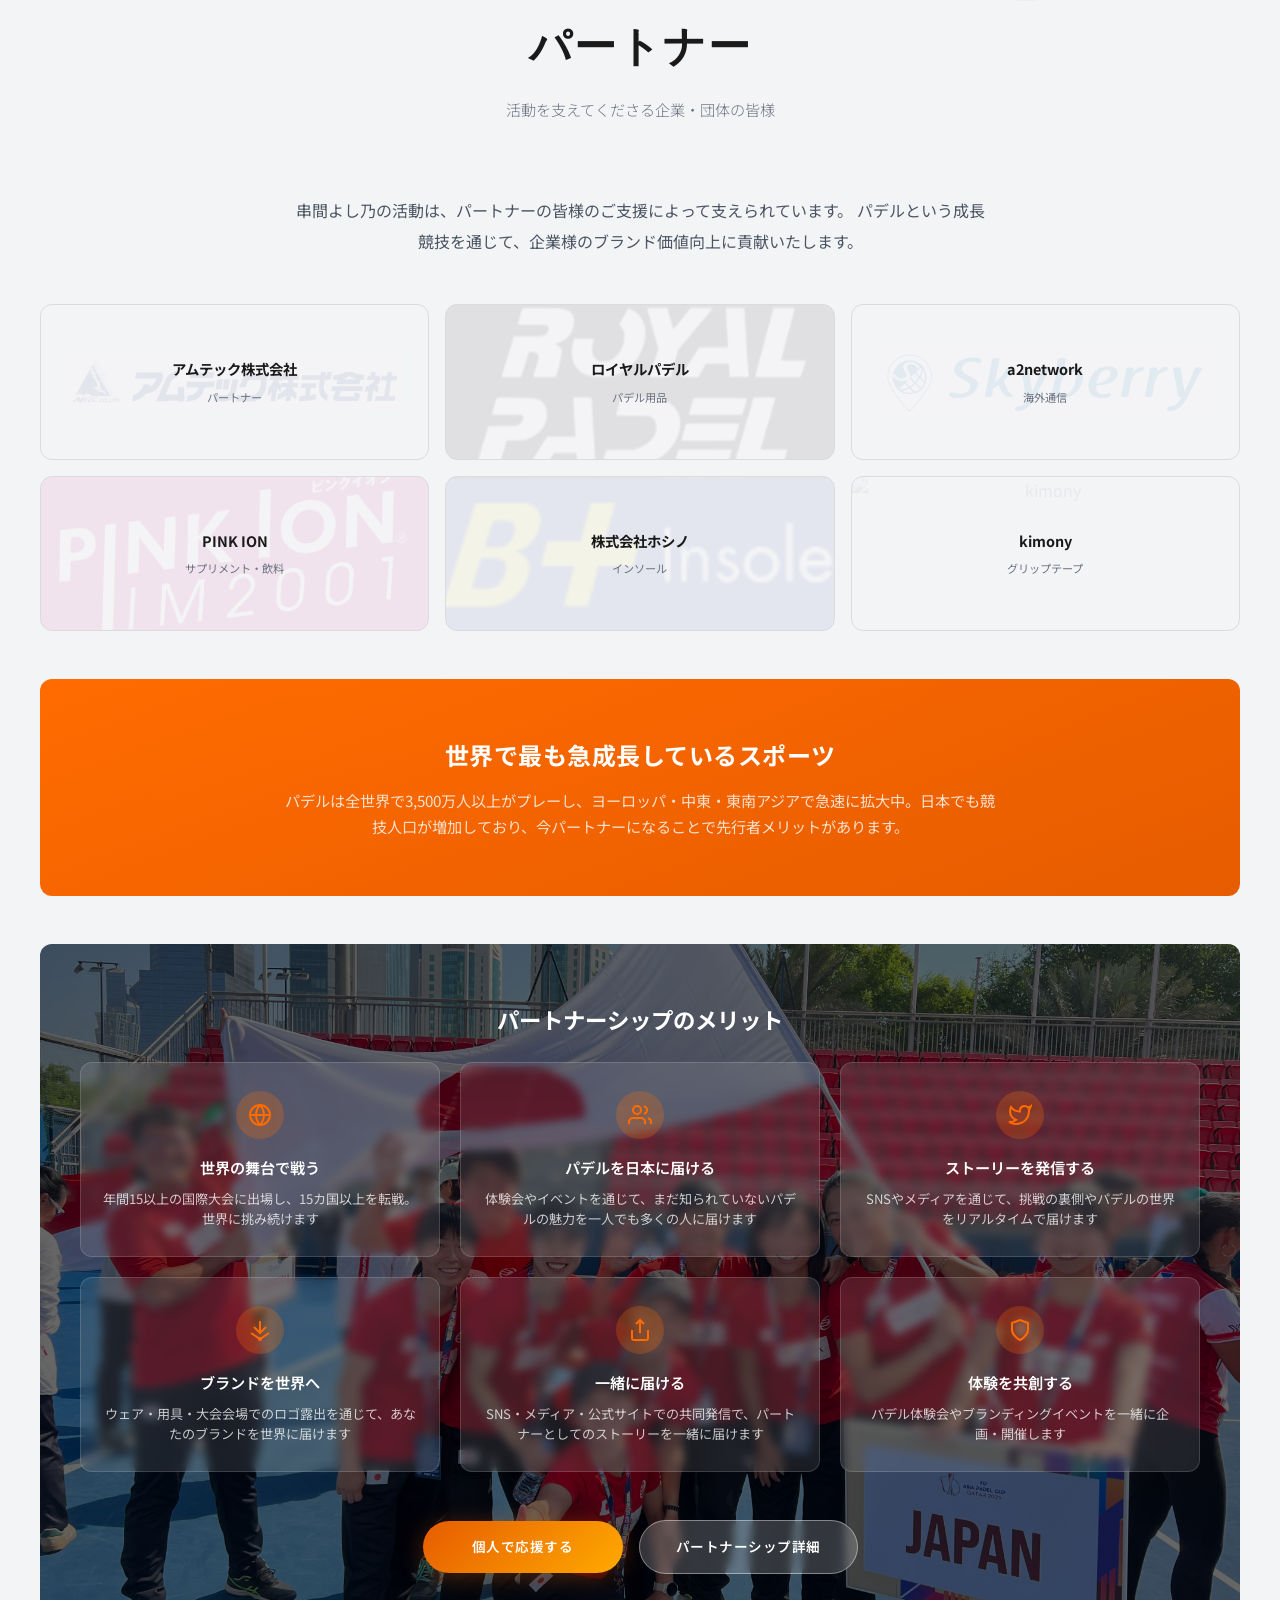
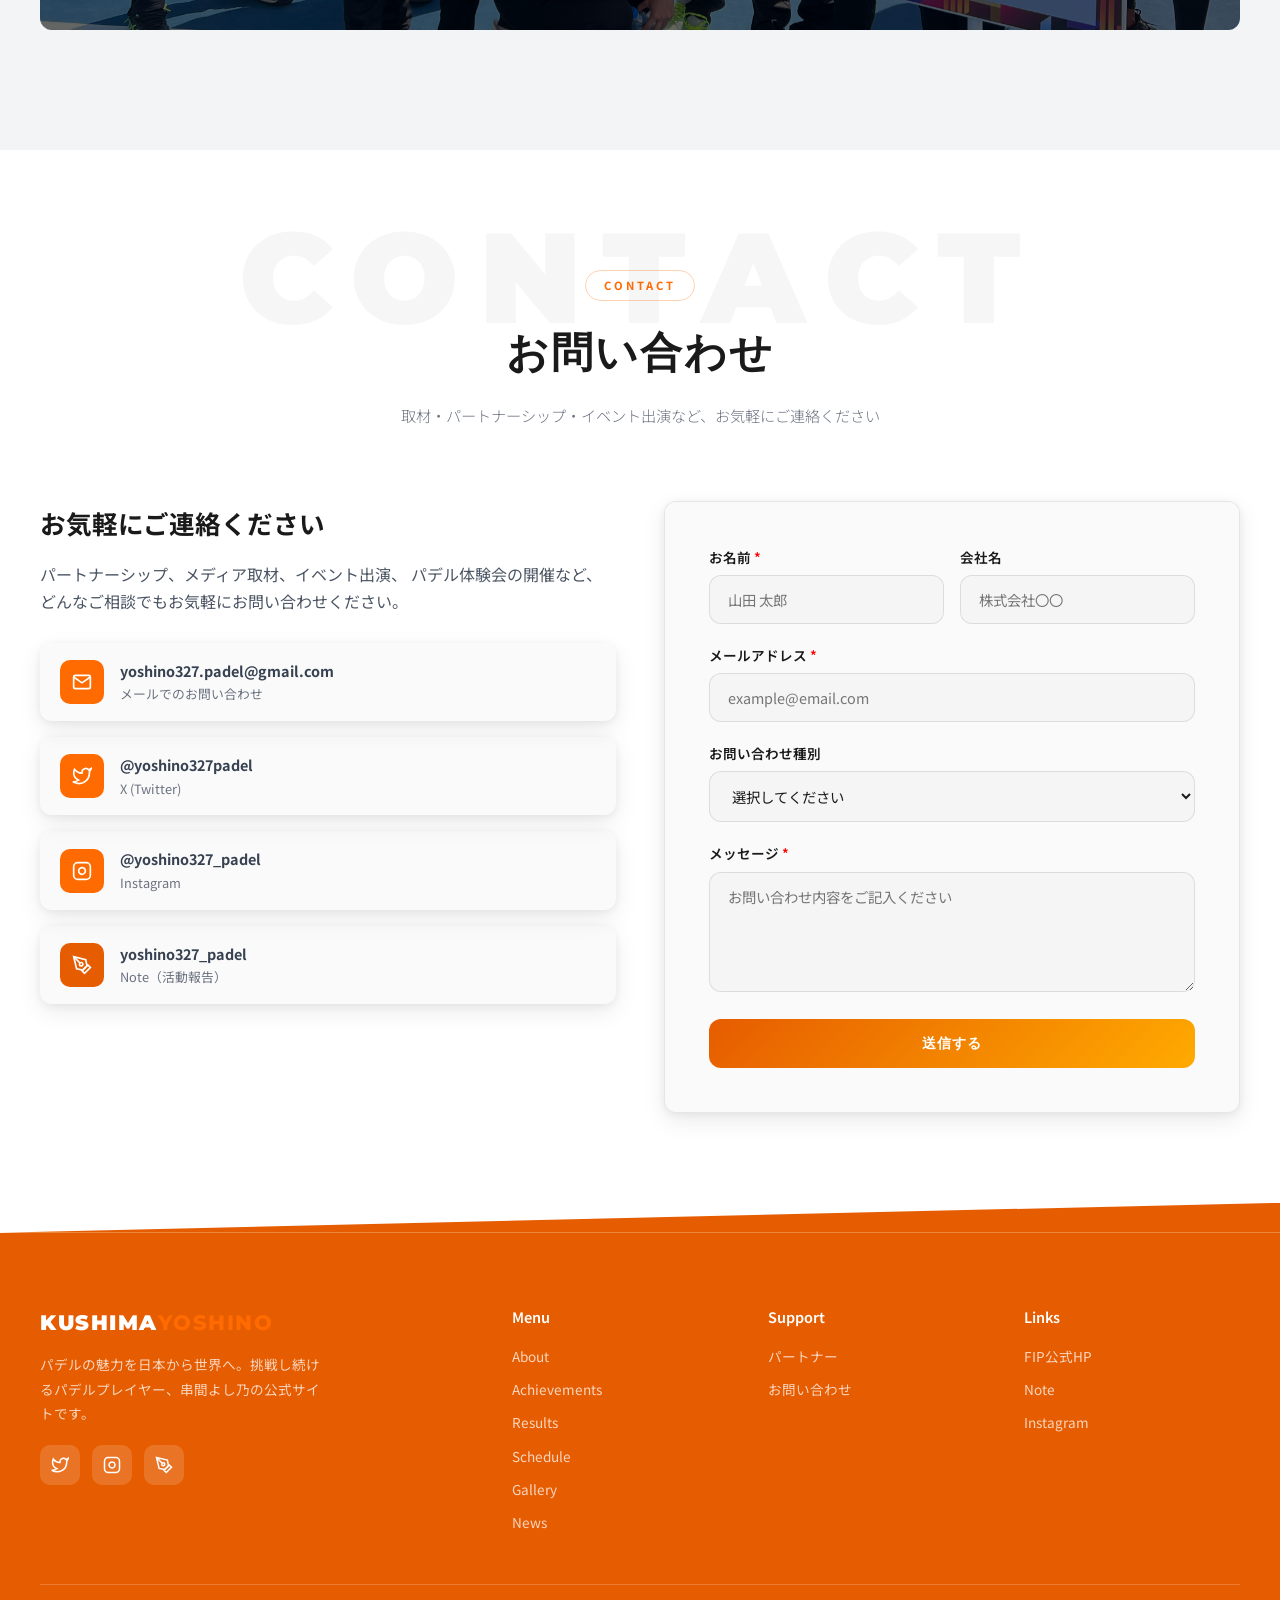
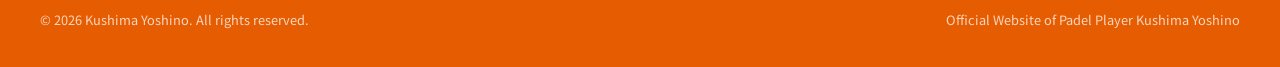
==== commit 3329fdf4: "update: change "テニスからパデルへ" to "一般会社員からパデルプロへ" Co-Authored-By: Claude Opus 4.6 <noreply@anthropic.com" ====
--- a/index.html
+++ b/index.html
@@ -118,7 +118,7 @@
           <img src="images/profile.jpeg" alt="串間よし乃 プロフィール" style="width: 100%; aspect-ratio: 4/5; object-fit: cover; border-radius: var(--radius);">
         </div>
         <div class="about-text slide-in-right">
-          <h3 data-i18n="about-heading">テニスからパデルへ。<br><span>世界</span>への挑戦</h3>
+          <h3 data-i18n="about-heading">一般会社員からパデルプロへ。<br><span>世界</span>への挑戦</h3>
           <p data-i18n="about-p1">
             プロパデルプレイヤー串間よし乃。東京都出身、1998年3月27日生まれ。
             日本大学体育会テニス部で活躍後、IT企業に就職しテニスは趣味として継続。
@@ -717,6 +717,7 @@
               <label for="category" data-i18n="form-category-label">お問い合わせ種別</label>
               <select id="category" name="category">
                 <option value="" data-i18n="form-opt-default">選択してください</option>
+                <option value="individual-support" data-i18n="form-opt-individual-support">個人サポートについて</option>
                 <option value="sponsor" data-i18n="form-opt-sponsor">パートナーシップについて</option>
                 <option value="media" data-i18n="form-opt-media">取材・メディア出演</option>
                 <option value="event" data-i18n="form-opt-event">イベント出演依頼</option>
@@ -900,6 +901,16 @@
         btn.textContent = showText;
       }
     }
+
+    // Pre-select contact category from URL parameter
+    (function() {
+      var params = new URLSearchParams(window.location.search);
+      var cat = params.get('category');
+      if (cat) {
+        var sel = document.getElementById('category');
+        if (sel) sel.value = cat;
+      }
+    })();
 
     // Contact form (demo)
     document.getElementById('contactForm').addEventListener('submit', function(e) {
--- a/css/style.css
+++ b/css/style.css
@@ -1271,8 +1271,12 @@
       /* Hero: show only right image full-width */
       .hero-bg-left { display: none; }
       .hero-bg-right { width: 100%; }
-      .achievements-bg-left, .schedule-bg-left, .news-bg-left { display: none; }
-      .achievements-bg-right, .schedule-bg-right, .news-bg-right { width: 100%; }
+      .achievements-bg-left { display: none; }
+      .achievements-bg-right { width: 100%; }
+      .schedule-bg-right { display: none; }
+      .schedule-bg-left { width: 100%; }
+      .news-bg-right { display: none; }
+      .news-bg-left { width: 100%; }
       .hero-name { font-size: 2.6rem; }
       .hero-motto { font-size: 1rem; letter-spacing: 2px; }
       .hero-buttons { flex-direction: column; align-items: center; }
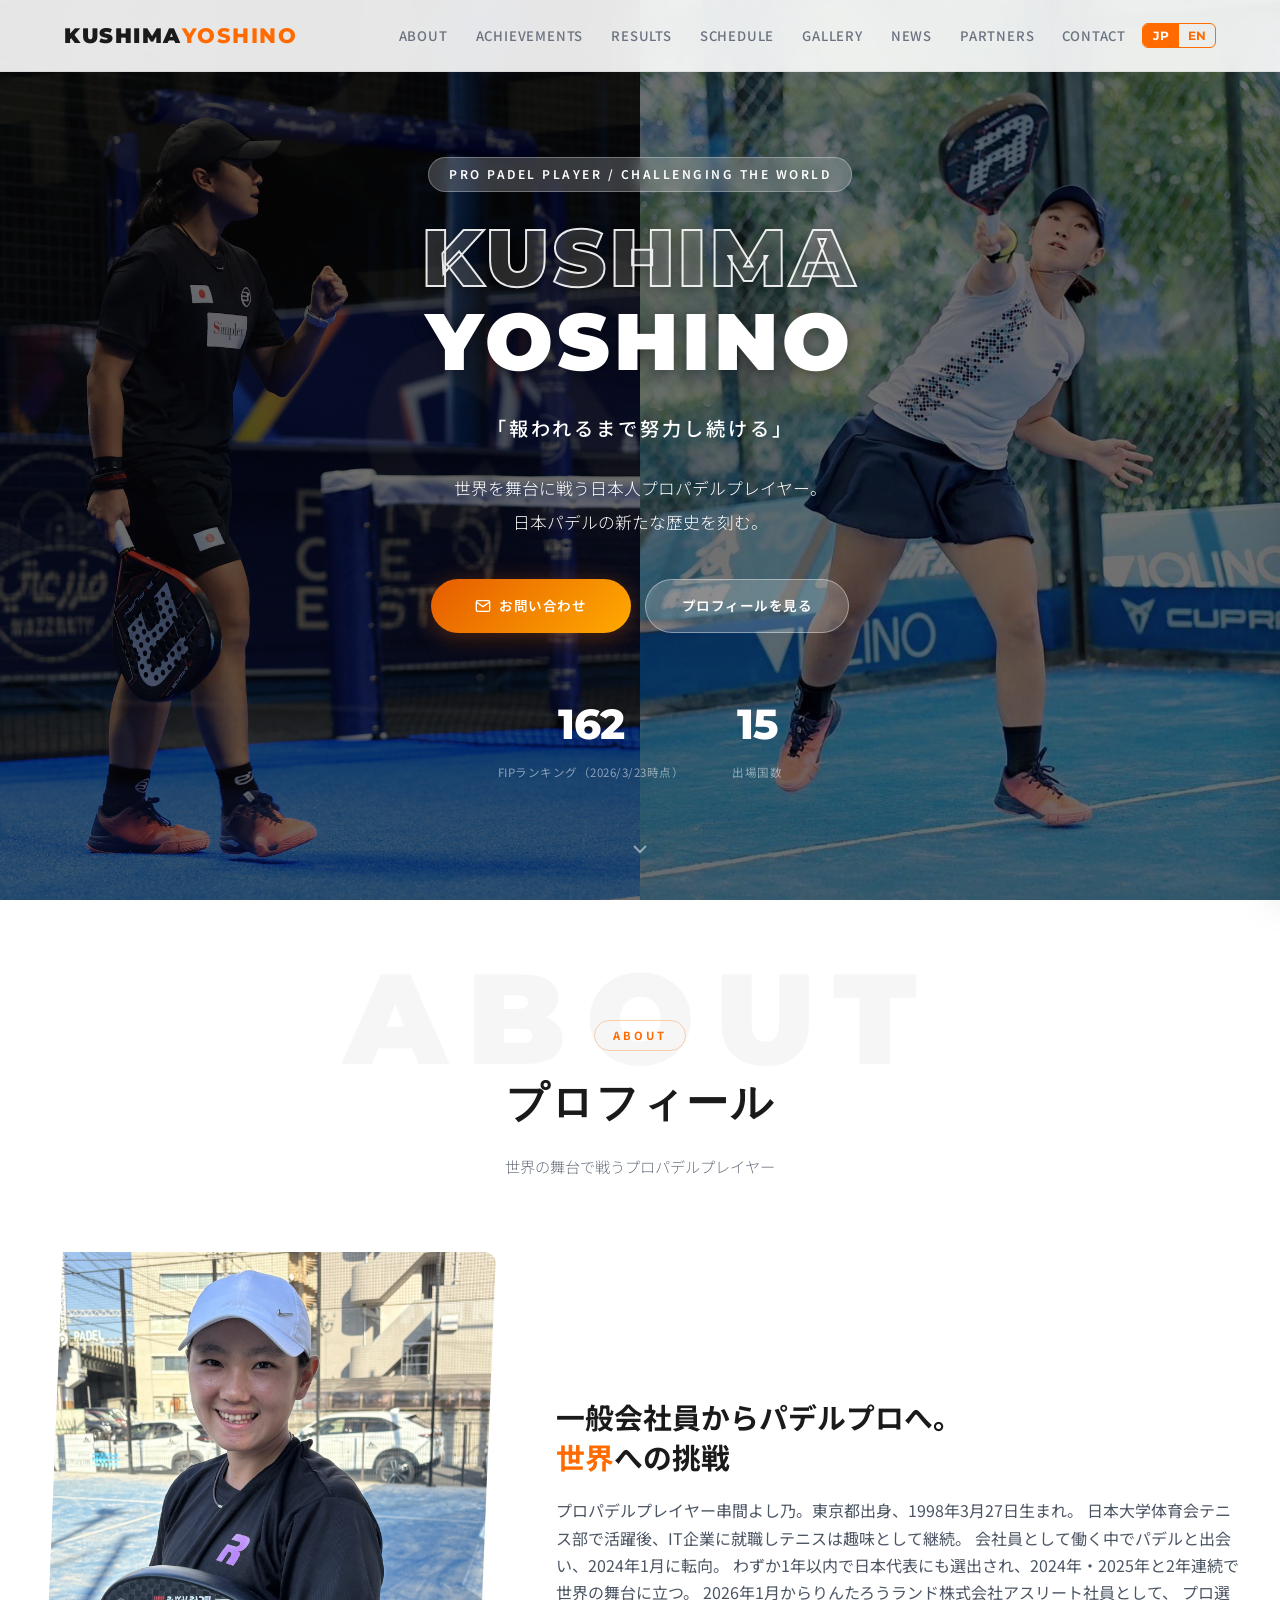
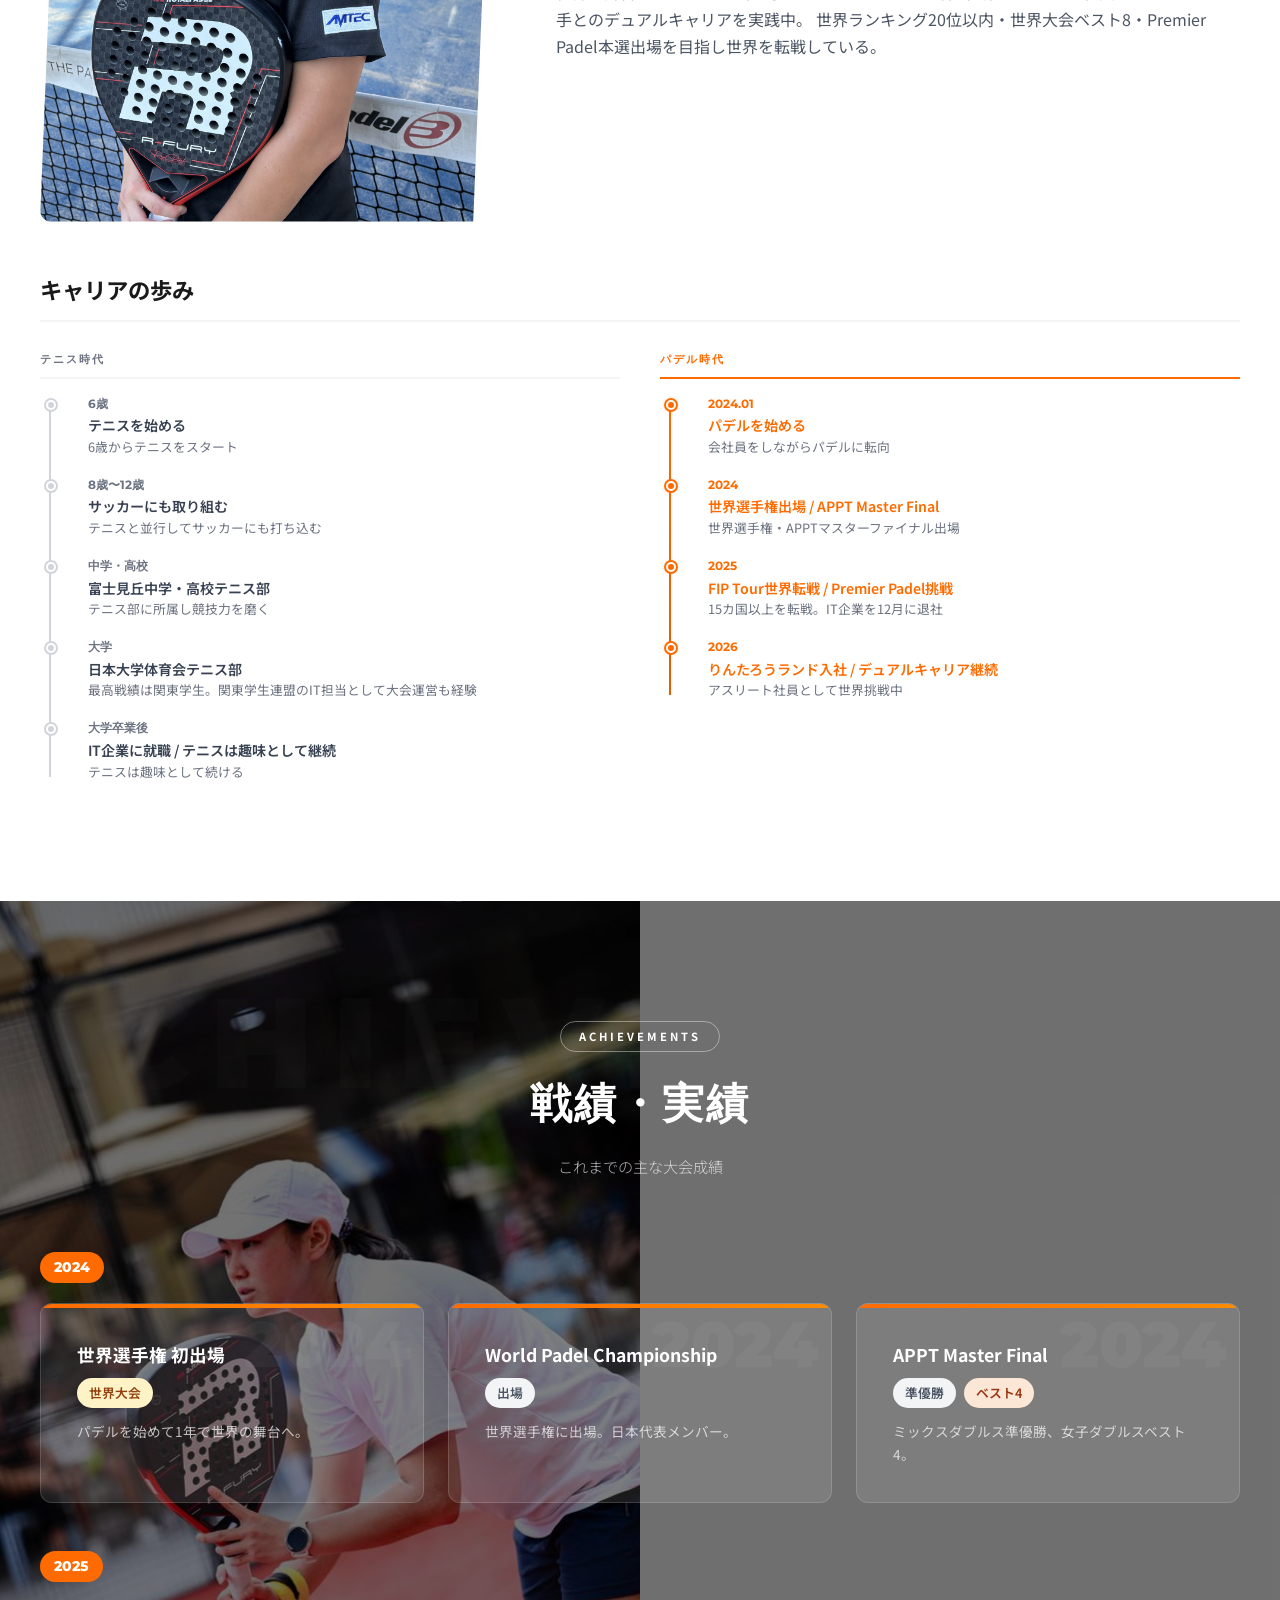
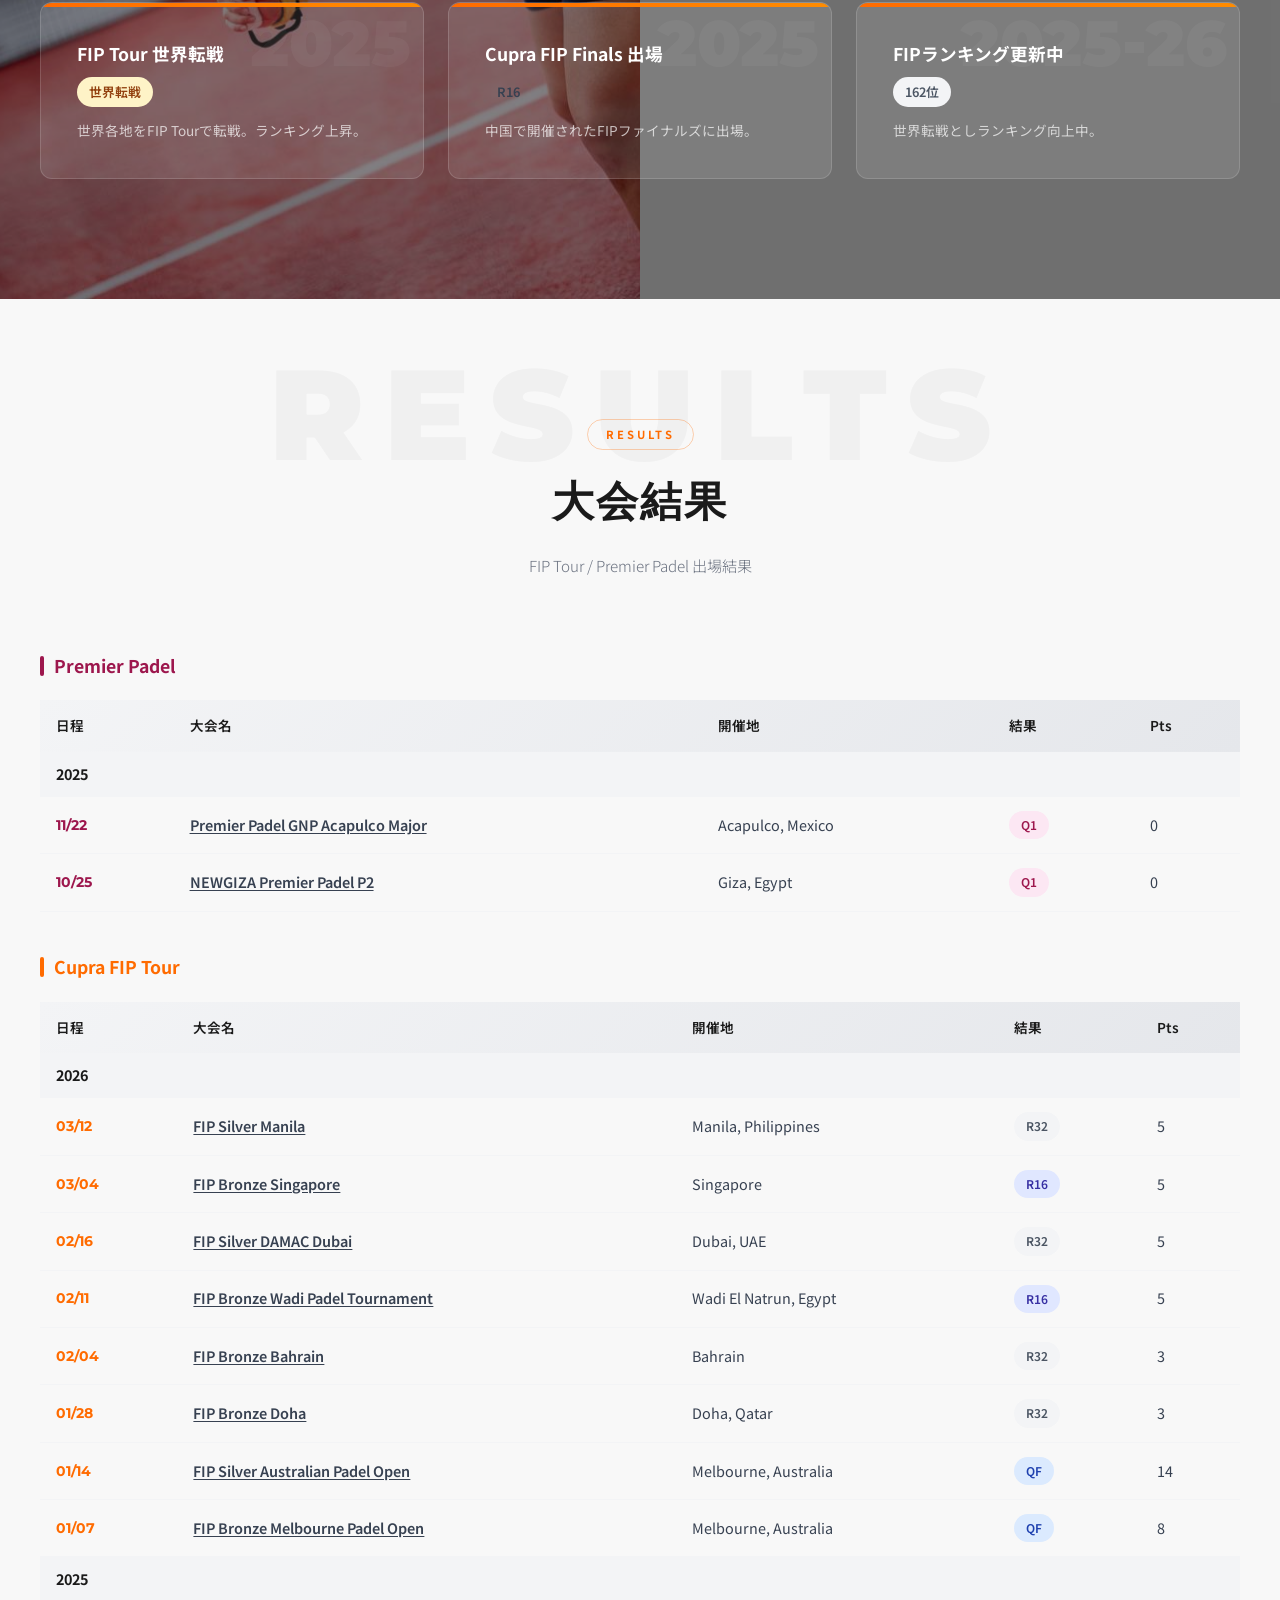
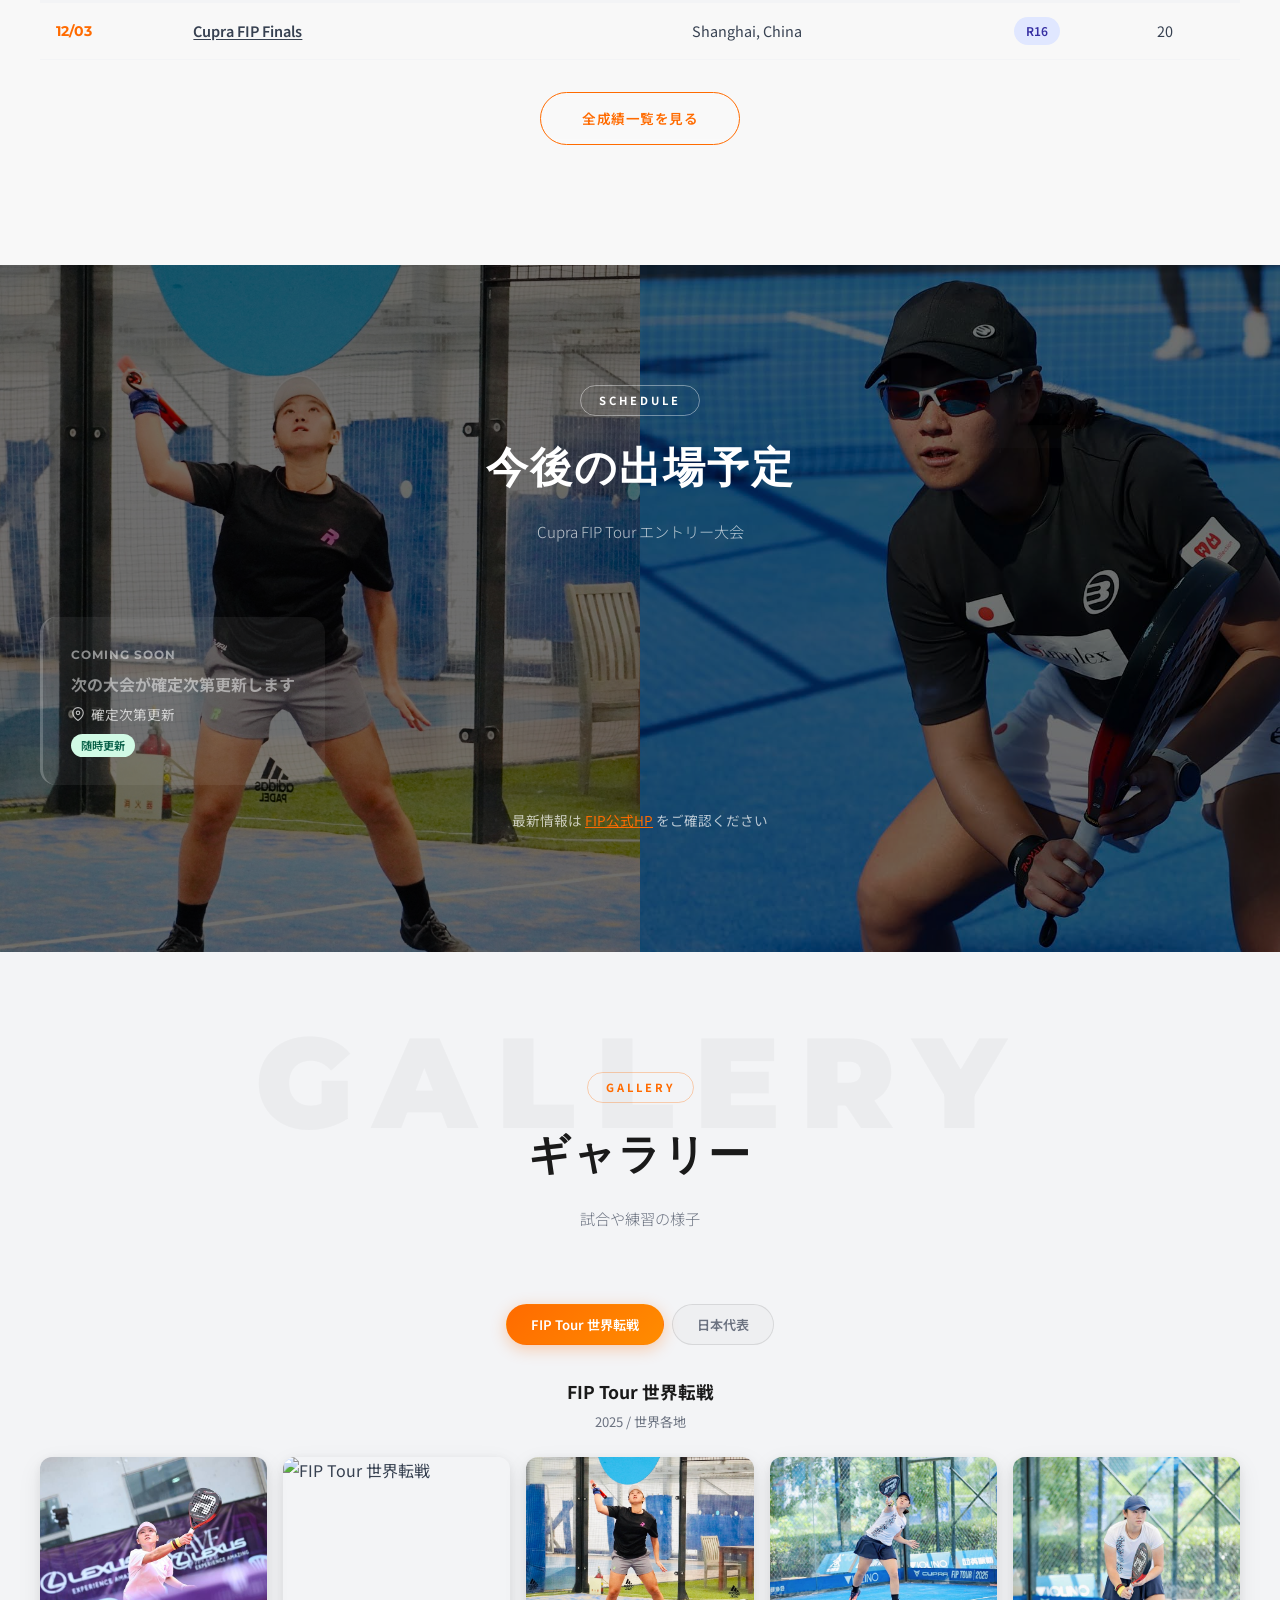
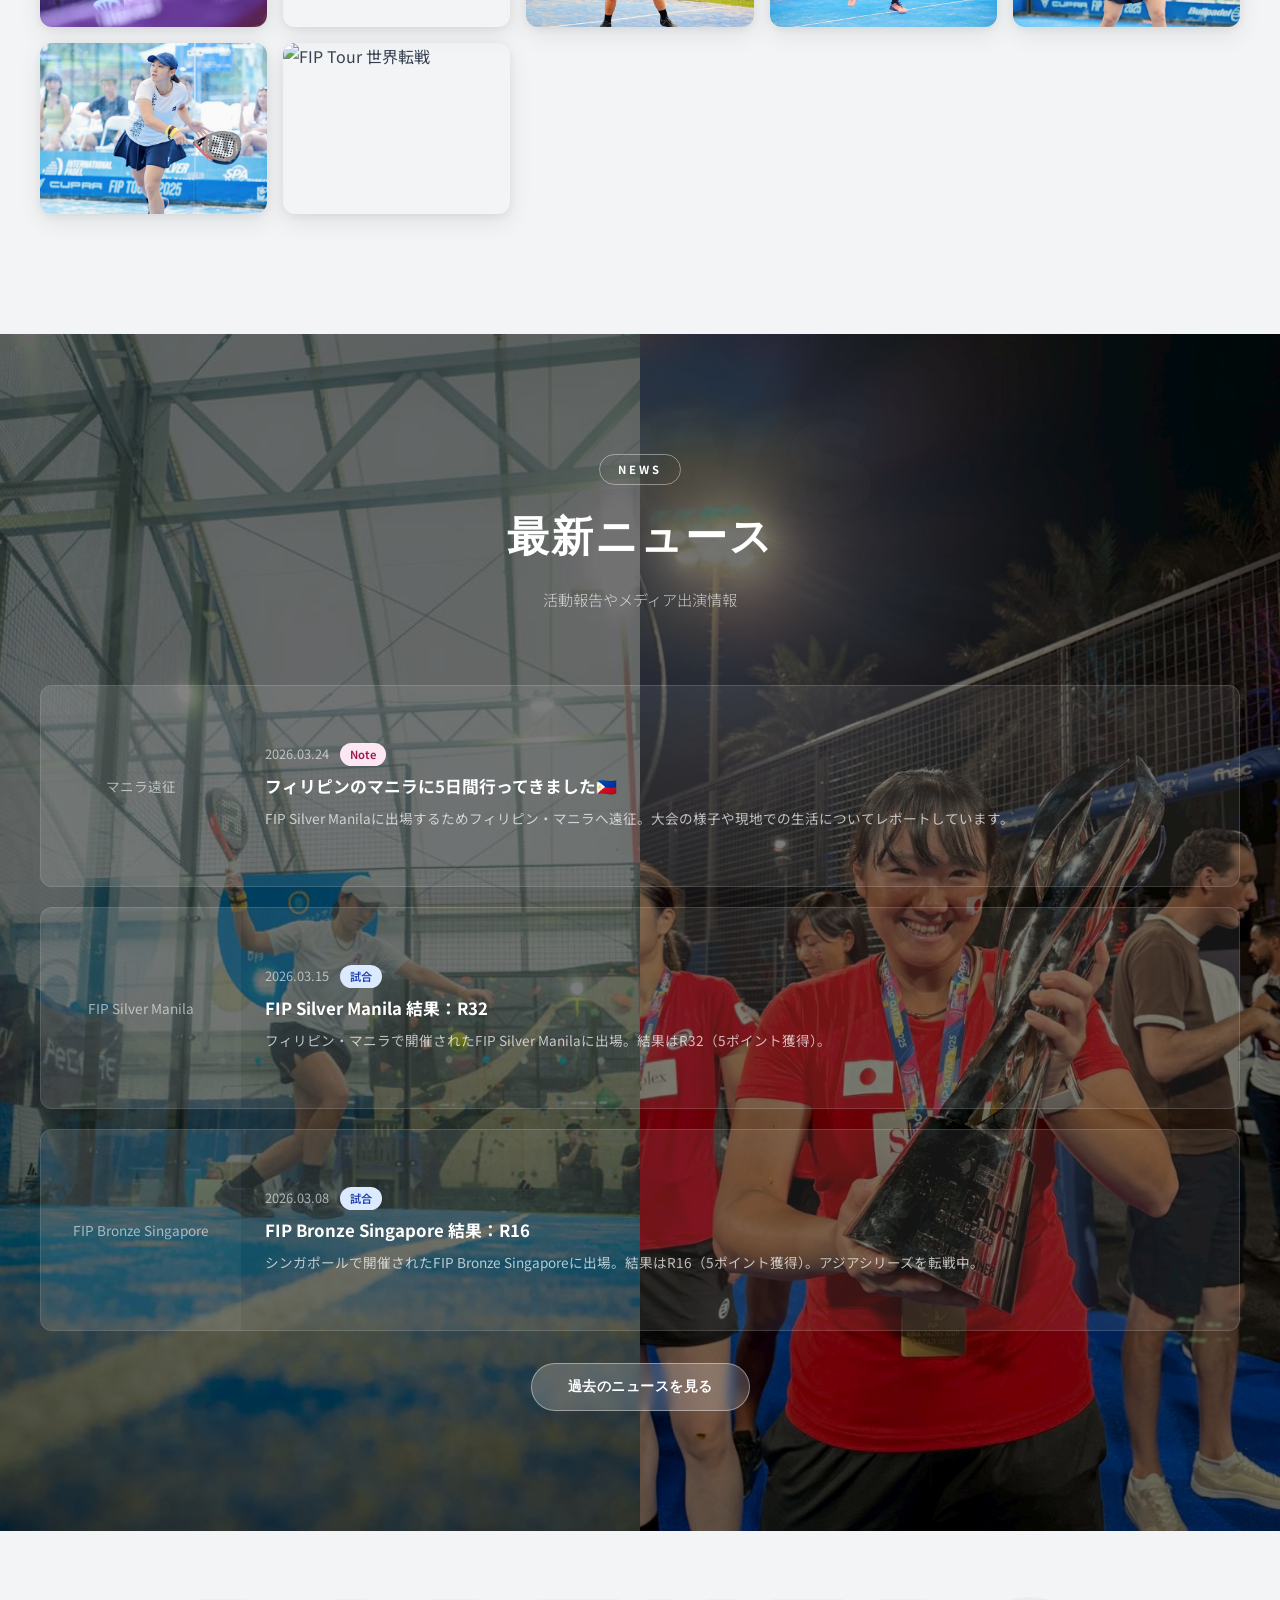
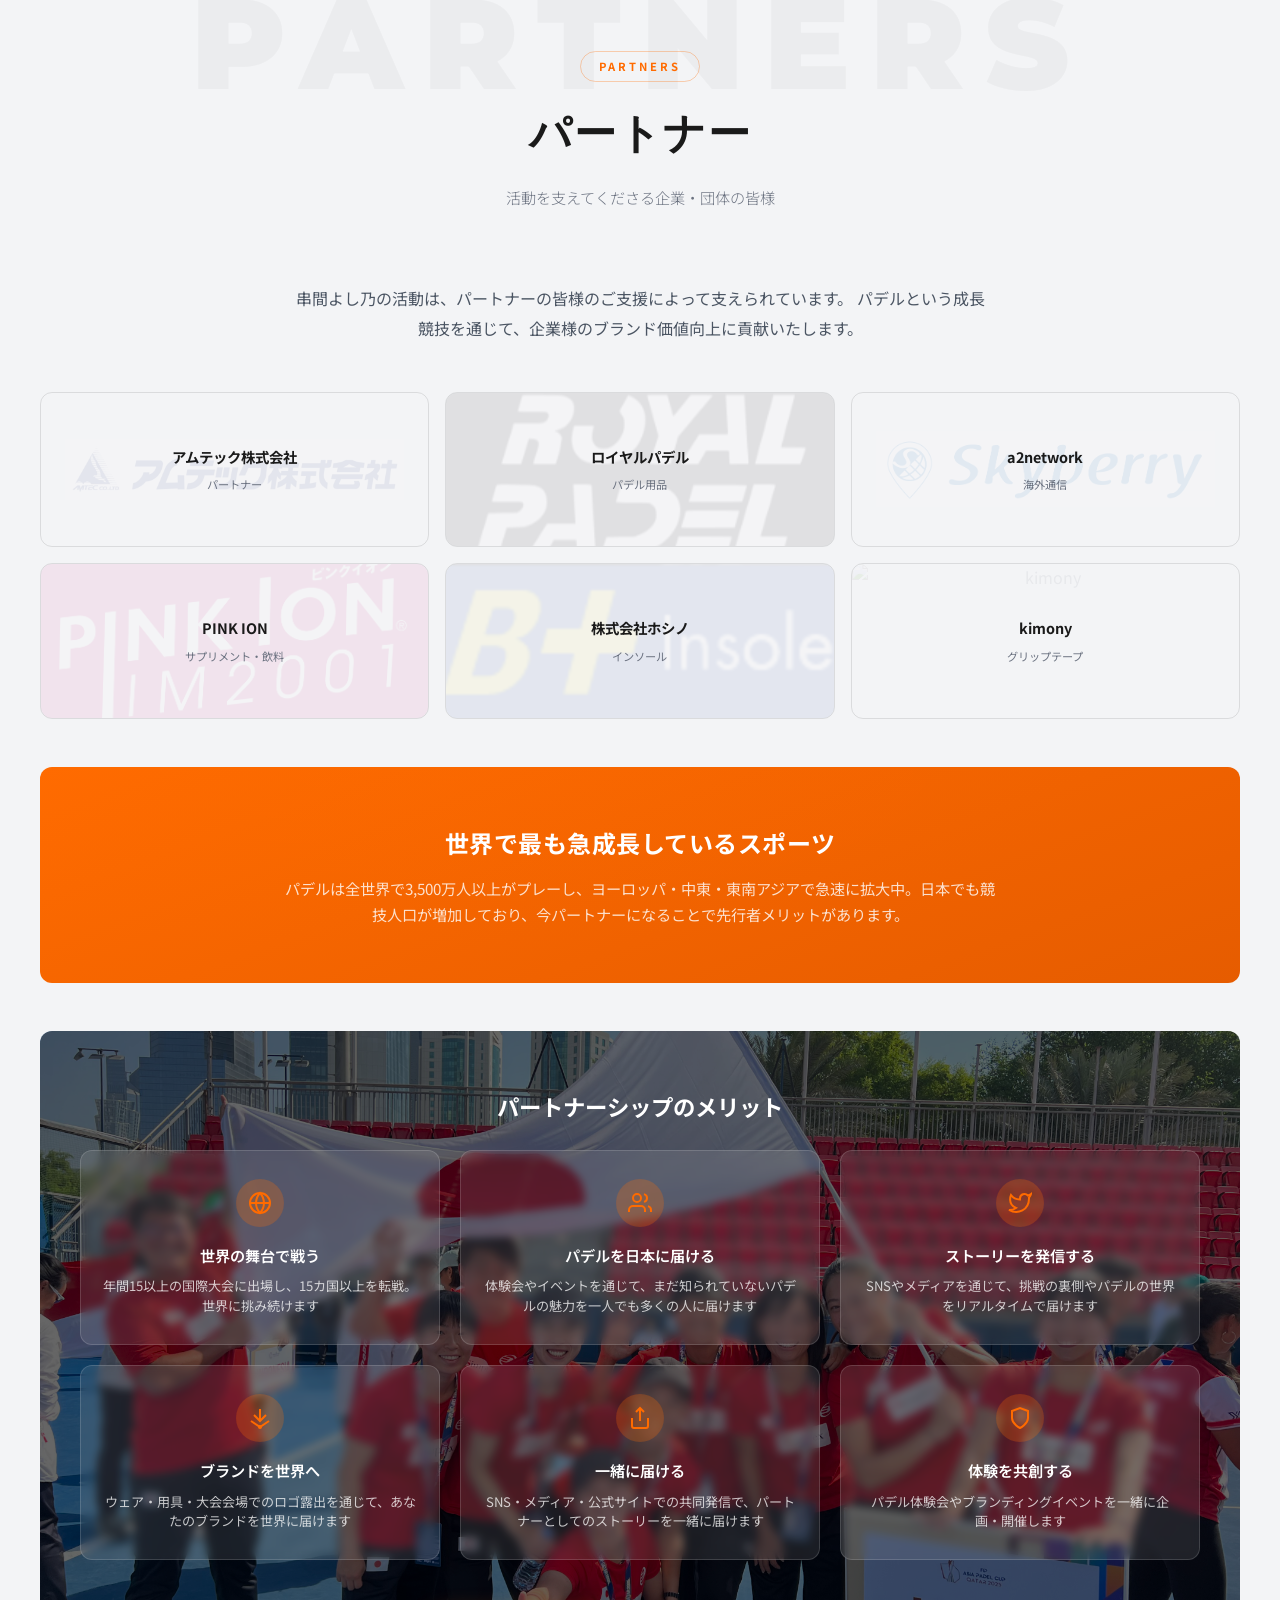
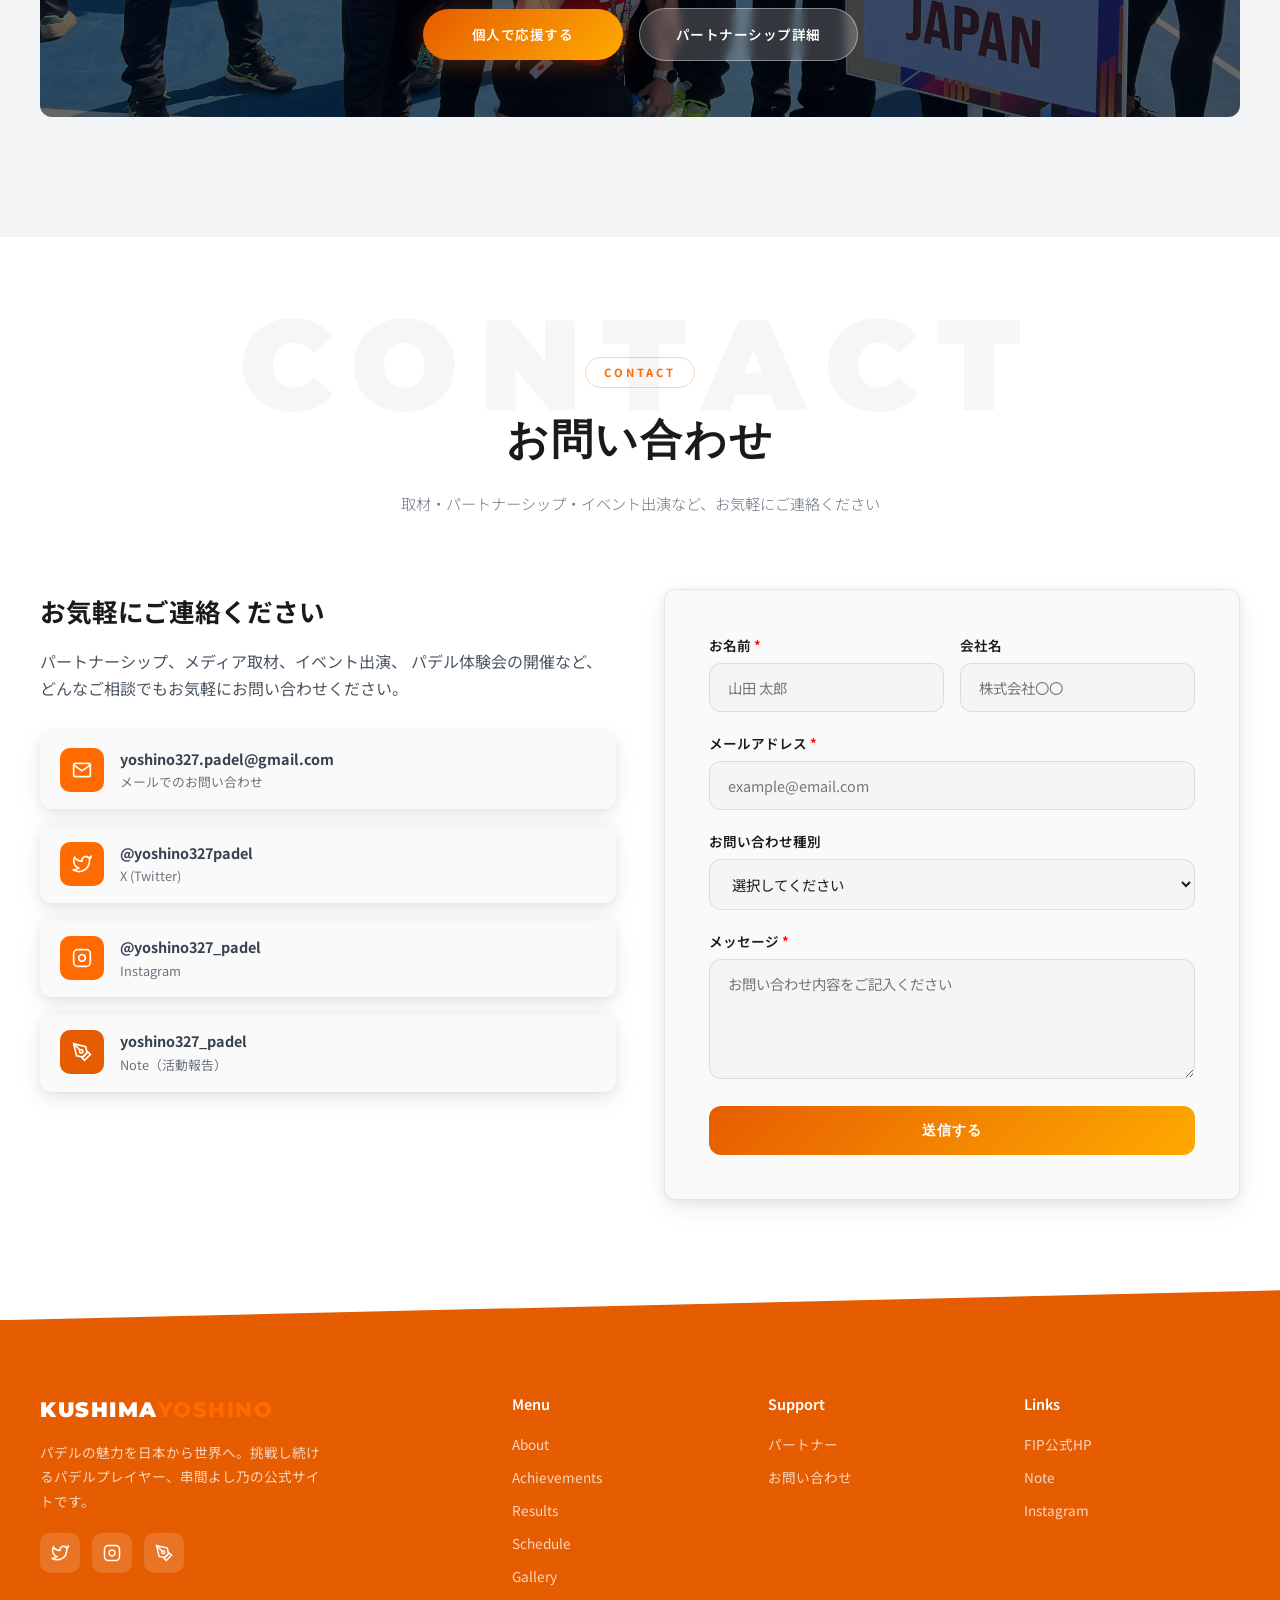
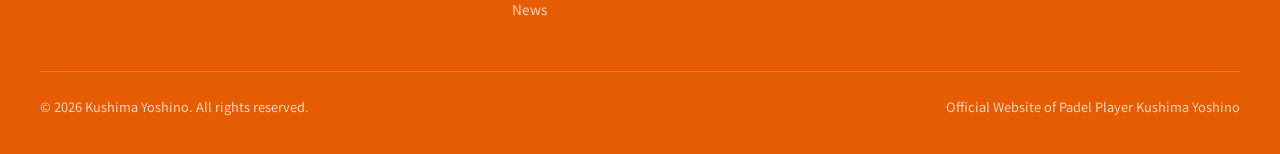
==== commit d756e800: "update: latest data - ranking #162, add Singapore & Manila results - Update FIP ranking from #160 to" ====
--- a/index.html
+++ b/index.html
@@ -85,8 +85,8 @@
         </div>
         <div class="hero-stats">
           <div class="hero-stat">
-            <div class="hero-stat-num">160</div>
-            <div class="hero-stat-label" data-i18n="hero-stat-1-label">FIPランキング（2026/2/23時点）</div>
+            <div class="hero-stat-num">162</div>
+            <div class="hero-stat-label" data-i18n="hero-stat-1-label">FIPランキング（2026/3/23時点）</div>
           </div>
           <div class="hero-stat">
             <div class="hero-stat-num">15+</div>
@@ -255,7 +255,7 @@
         <div class="achievement-card fade-in">
           <div class="achievement-year">2025-26</div>
           <div class="achievement-title" data-i18n="ach-6-title">FIPランキング更新中</div>
-          <span class="achievement-result silver-badge" data-i18n="ach-6-badge">160位台</span>
+          <span class="achievement-result silver-badge" data-i18n="ach-6-badge">162位</span>
           <p class="achievement-desc" data-i18n="ach-6-desc">世界転戦としランキング向上中。</p>
         </div>
       </div>
@@ -330,6 +330,20 @@
             <td colspan="5">2026</td>
           </tr>
           <tr>
+            <td class="year-cell">03/12</td>
+            <td class="tournament-cell"><a href="https://www.padelfip.com/events/fip-silver-manila-2026/" target="_blank" rel="noopener" style="color: inherit; text-decoration: underline; text-underline-offset: 2px;">FIP Silver Manila</a></td>
+            <td>Manila, Philippines</td>
+            <td><span class="result-badge r32">R32</span></td>
+            <td class="hide-mobile">5</td>
+          </tr>
+          <tr>
+            <td class="year-cell">03/04</td>
+            <td class="tournament-cell"><a href="https://www.padelfip.com/events/fip-bronze-singapore-2026/" target="_blank" rel="noopener" style="color: inherit; text-decoration: underline; text-underline-offset: 2px;">FIP Bronze Singapore</a></td>
+            <td>Singapore</td>
+            <td><span class="result-badge r16">R16</span></td>
+            <td class="hide-mobile">5</td>
+          </tr>
+          <tr>
             <td class="year-cell">02/16</td>
             <td class="tournament-cell"><a href="https://www.padelfip.com/events/fip-silver-damac-dubai-2026/" target="_blank" rel="noopener" style="color: inherit; text-decoration: underline; text-underline-offset: 2px;">FIP Silver DAMAC Dubai</a></td>
             <td>Dubai, UAE</td>
@@ -404,32 +418,10 @@
         <p class="section-subtitle" data-i18n="schedule-subtitle">Cupra FIP Tour エントリー大会</p>
       </div>
       <div class="schedule-grid">
-        <div class="schedule-card active fade-in">
-          <div class="schedule-month">2026.03.03 - 03.08</div>
-          <a href="https://www.padelfip.com/events/fip-bronze-singapore-2026/" target="_blank" rel="noopener" style="text-decoration: none; color: inherit;">
-            <div class="schedule-event">FIP Bronze Singapore</div>
-          </a>
-          <div class="schedule-location">
-            <svg width="14" height="14" viewBox="0 0 24 24" fill="none" stroke="currentColor" stroke-width="2"><path d="M21 10c0 7-9 13-9 13s-9-6-9-13a9 9 0 0 1 18 0z"/><circle cx="12" cy="10" r="3"/></svg>
-            Singapore
-          </div>
-          <span class="schedule-badge intl" data-i18n="schedule-entered">エントリー済</span>
-        </div>
-        <div class="schedule-card active fade-in">
-          <div class="schedule-month">2026.03.09 - 03.15</div>
-          <a href="https://www.padelfip.com/events/fip-silver-manila-2026/" target="_blank" rel="noopener" style="text-decoration: none; color: inherit;">
-            <div class="schedule-event">FIP Silver Manila</div>
-          </a>
-          <div class="schedule-location">
-            <svg width="14" height="14" viewBox="0 0 24 24" fill="none" stroke="currentColor" stroke-width="2"><path d="M21 10c0 7-9 13-9 13s-9-6-9-13a9 9 0 0 1 18 0z"/><circle cx="12" cy="10" r="3"/></svg>
-            Manila, Philippines
-          </div>
-          <span class="schedule-badge intl" data-i18n="schedule-entered">エントリー済</span>
-        </div>
         <!-- 今後のエントリー追加用 -->
         <div class="schedule-card fade-in" style="background: rgba(255,255,255,0.06); border-left-color: rgba(255,255,255,0.2);">
           <div class="schedule-month" style="color: rgba(255,255,255,0.5);" data-i18n="schedule-coming">Coming Soon</div>
-          <div class="schedule-event" style="color: rgba(255,255,255,0.5);" data-i18n="schedule-additional">追加エントリー</div>
+          <div class="schedule-event" style="color: rgba(255,255,255,0.5);" data-i18n="schedule-additional">次の大会が確定次第更新します</div>
           <div class="schedule-location">
             <svg width="14" height="14" viewBox="0 0 24 24" fill="none" stroke="currentColor" stroke-width="2"><path d="M21 10c0 7-9 13-9 13s-9-6-9-13a9 9 0 0 1 18 0z"/><circle cx="12" cy="10" r="3"/></svg>
             <span data-i18n="schedule-tbd">確定次第更新</span>
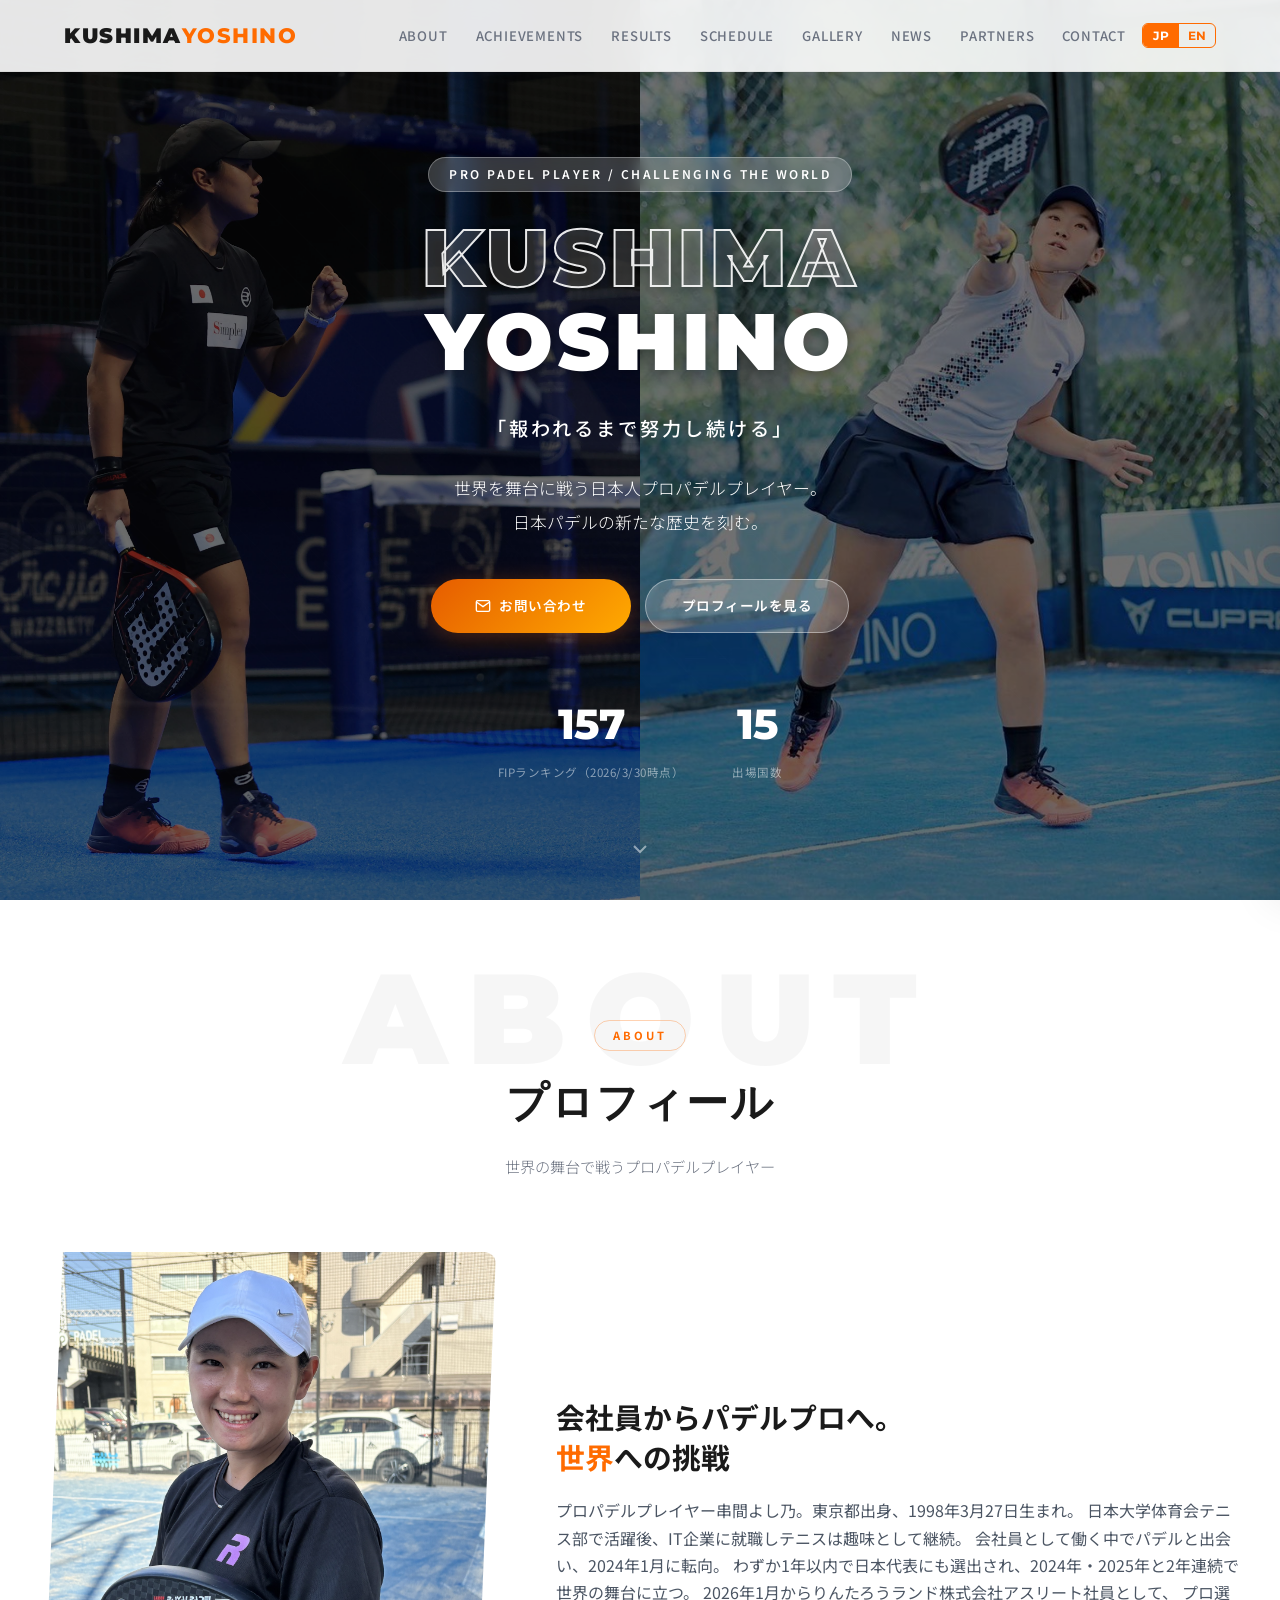
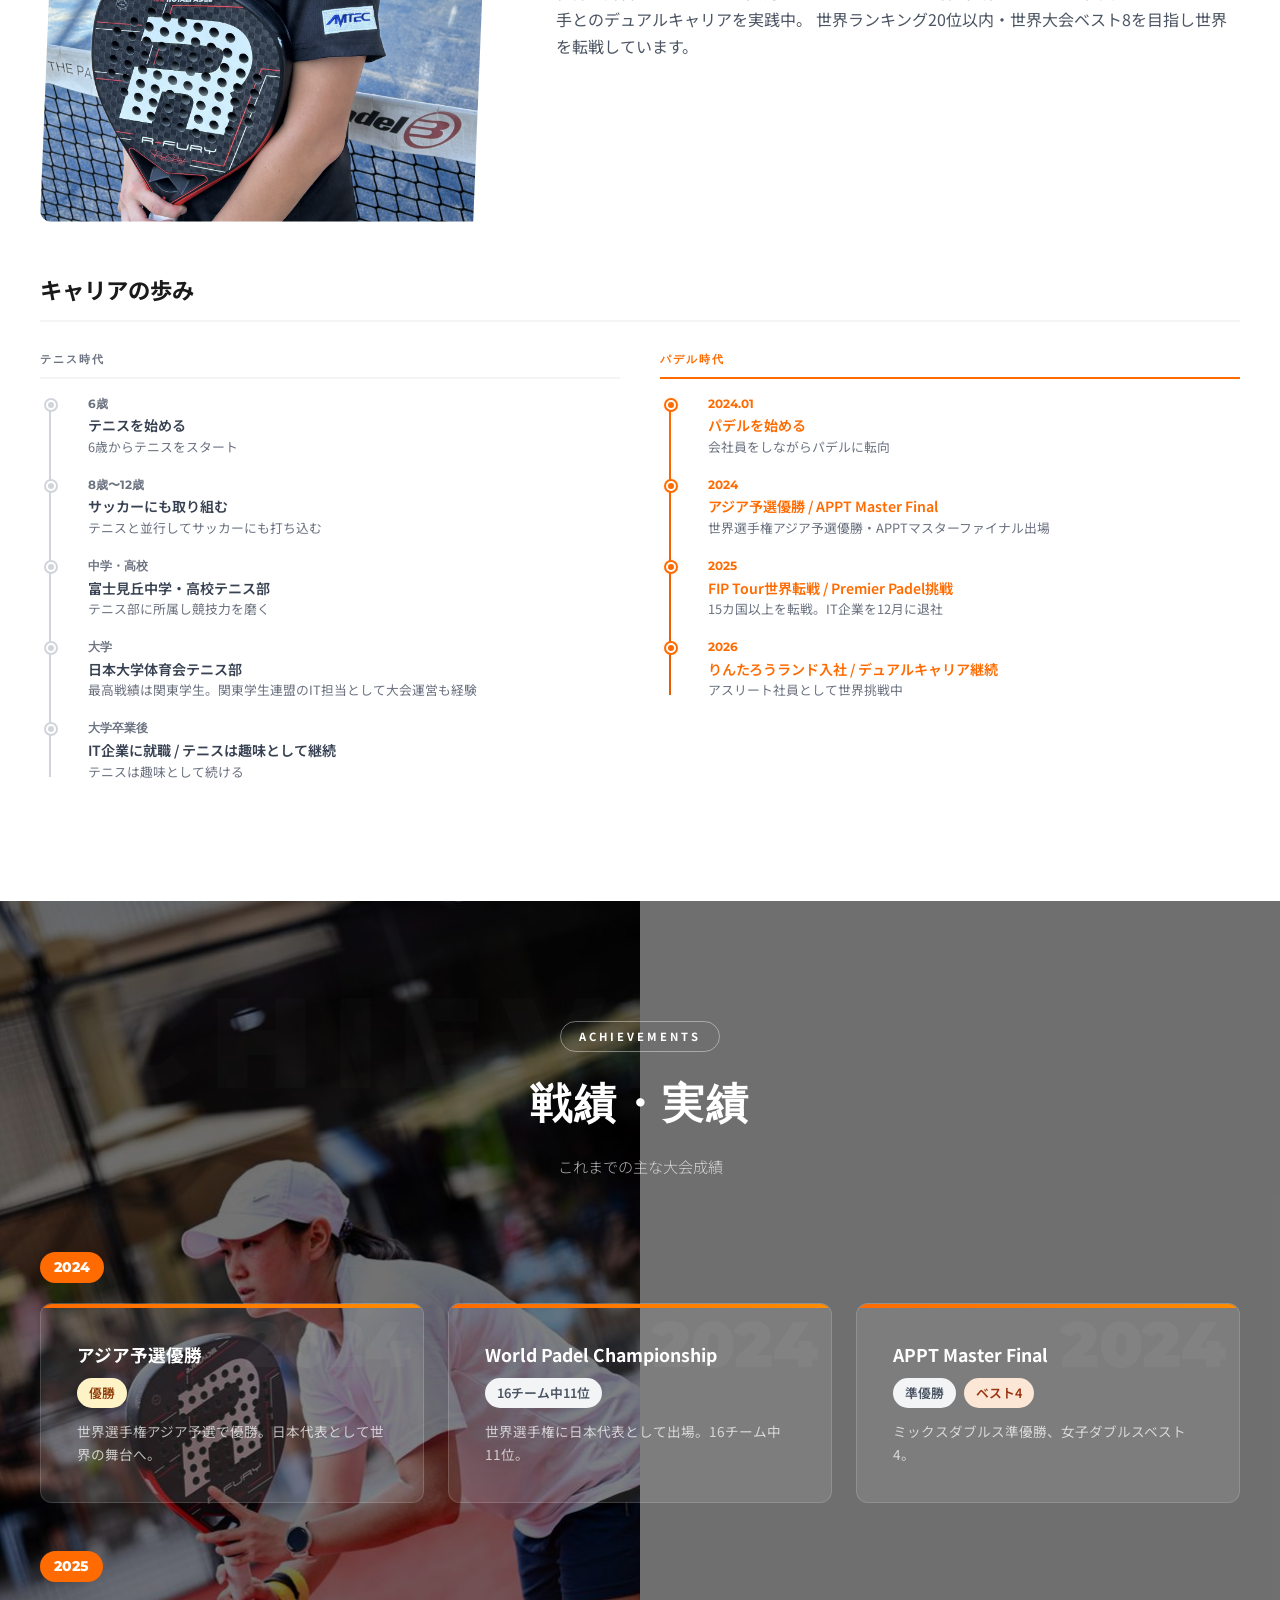
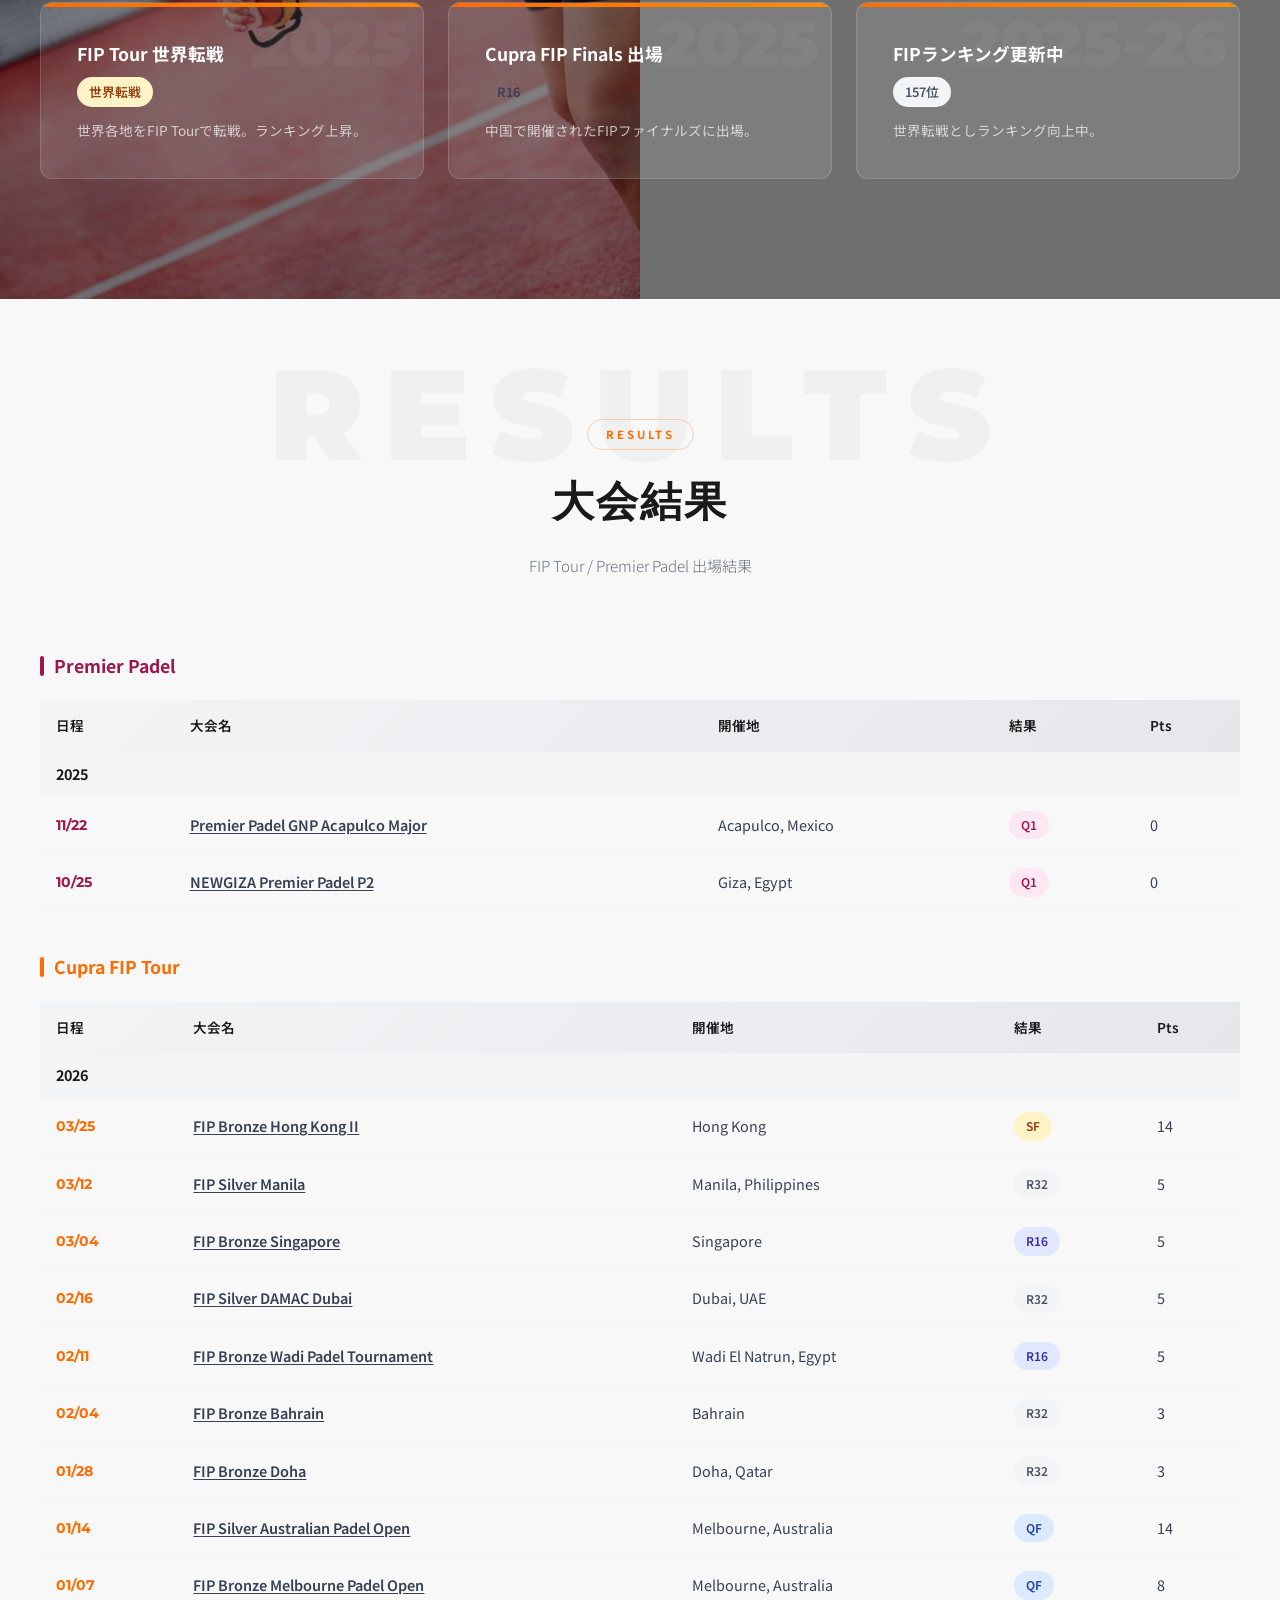
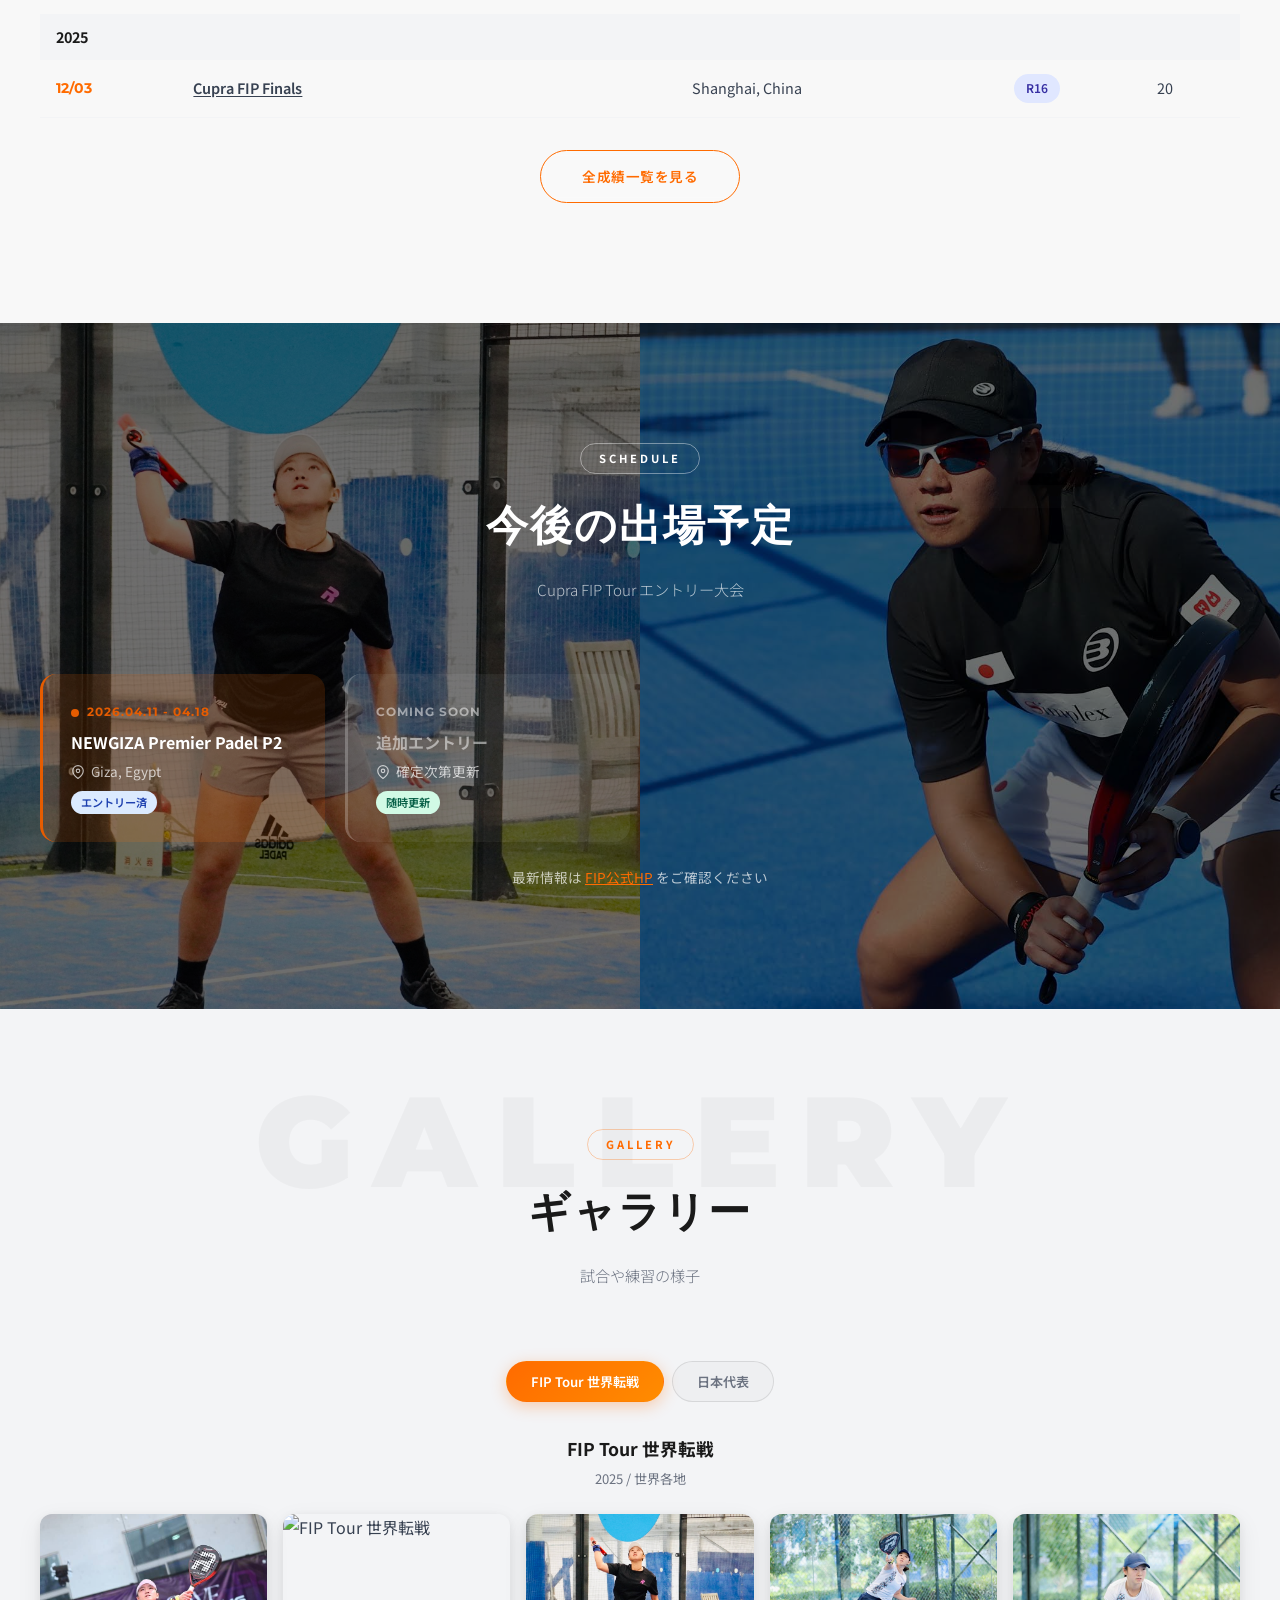
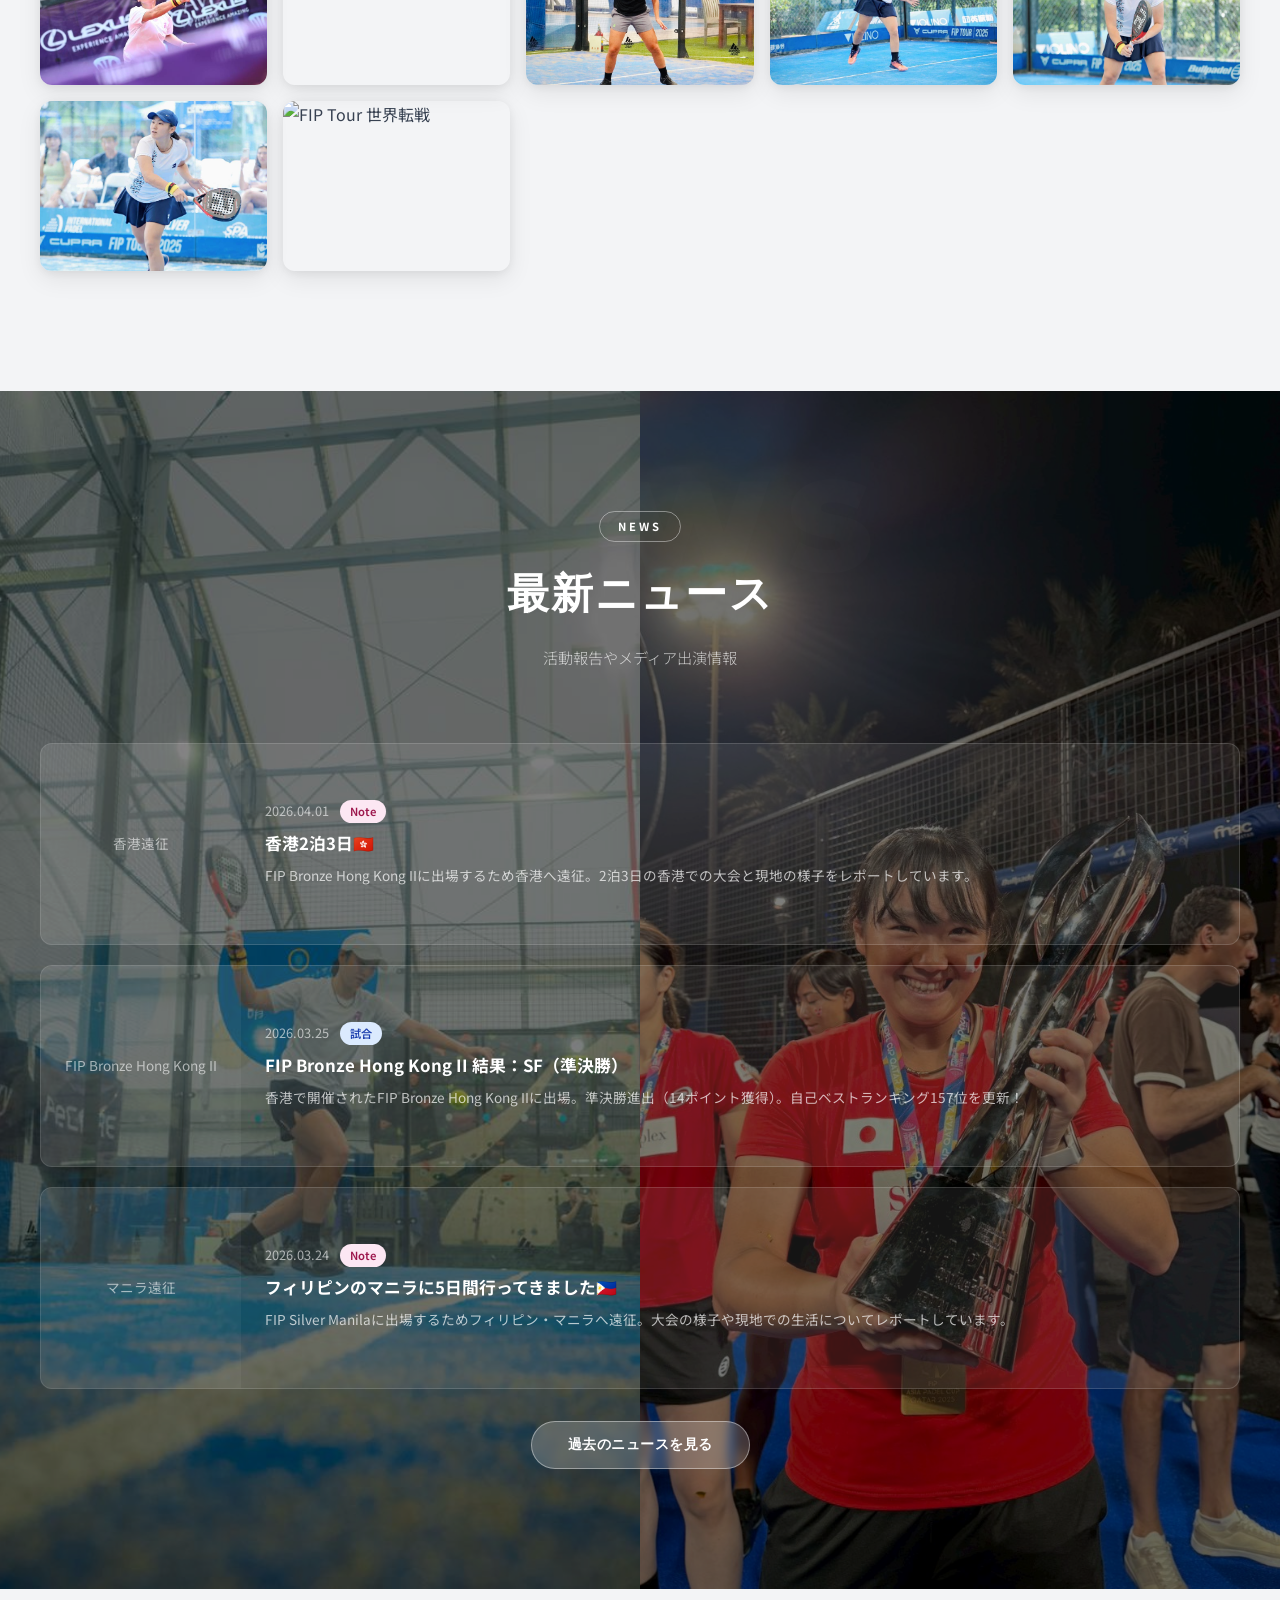
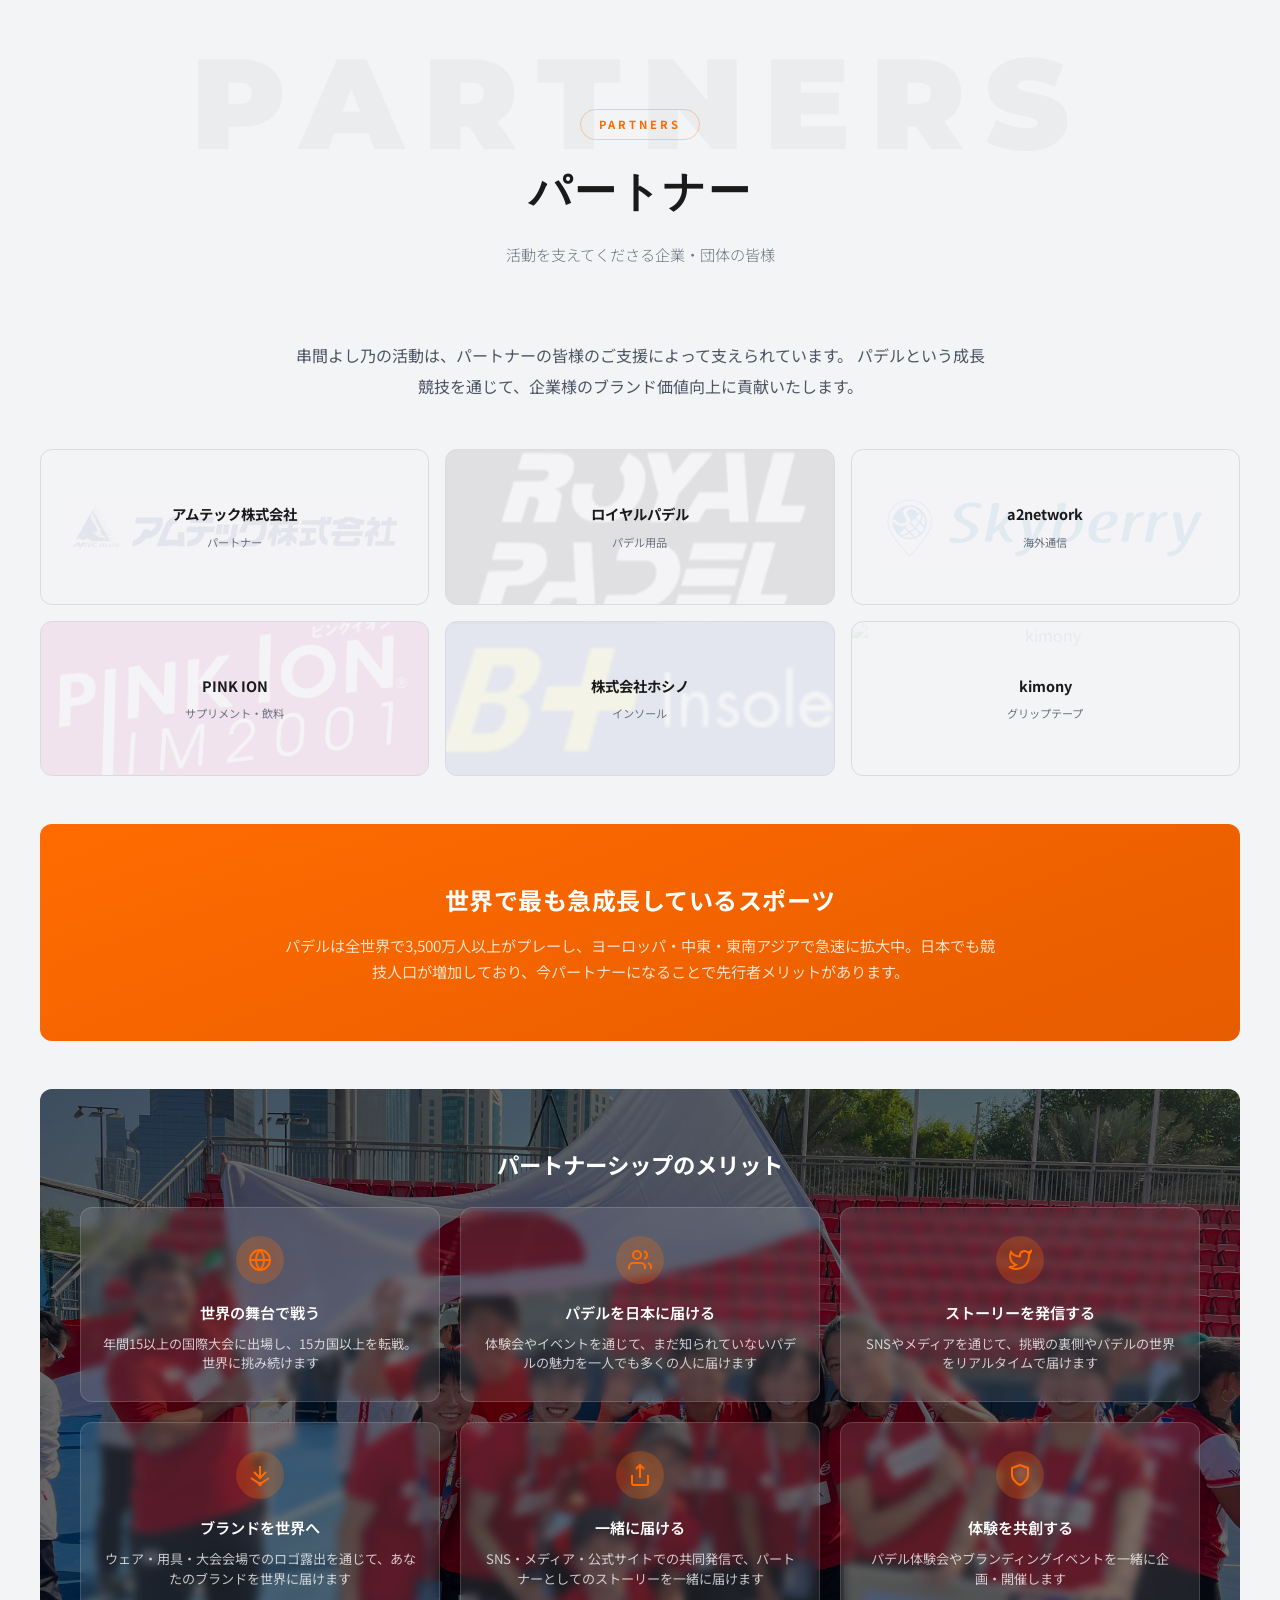
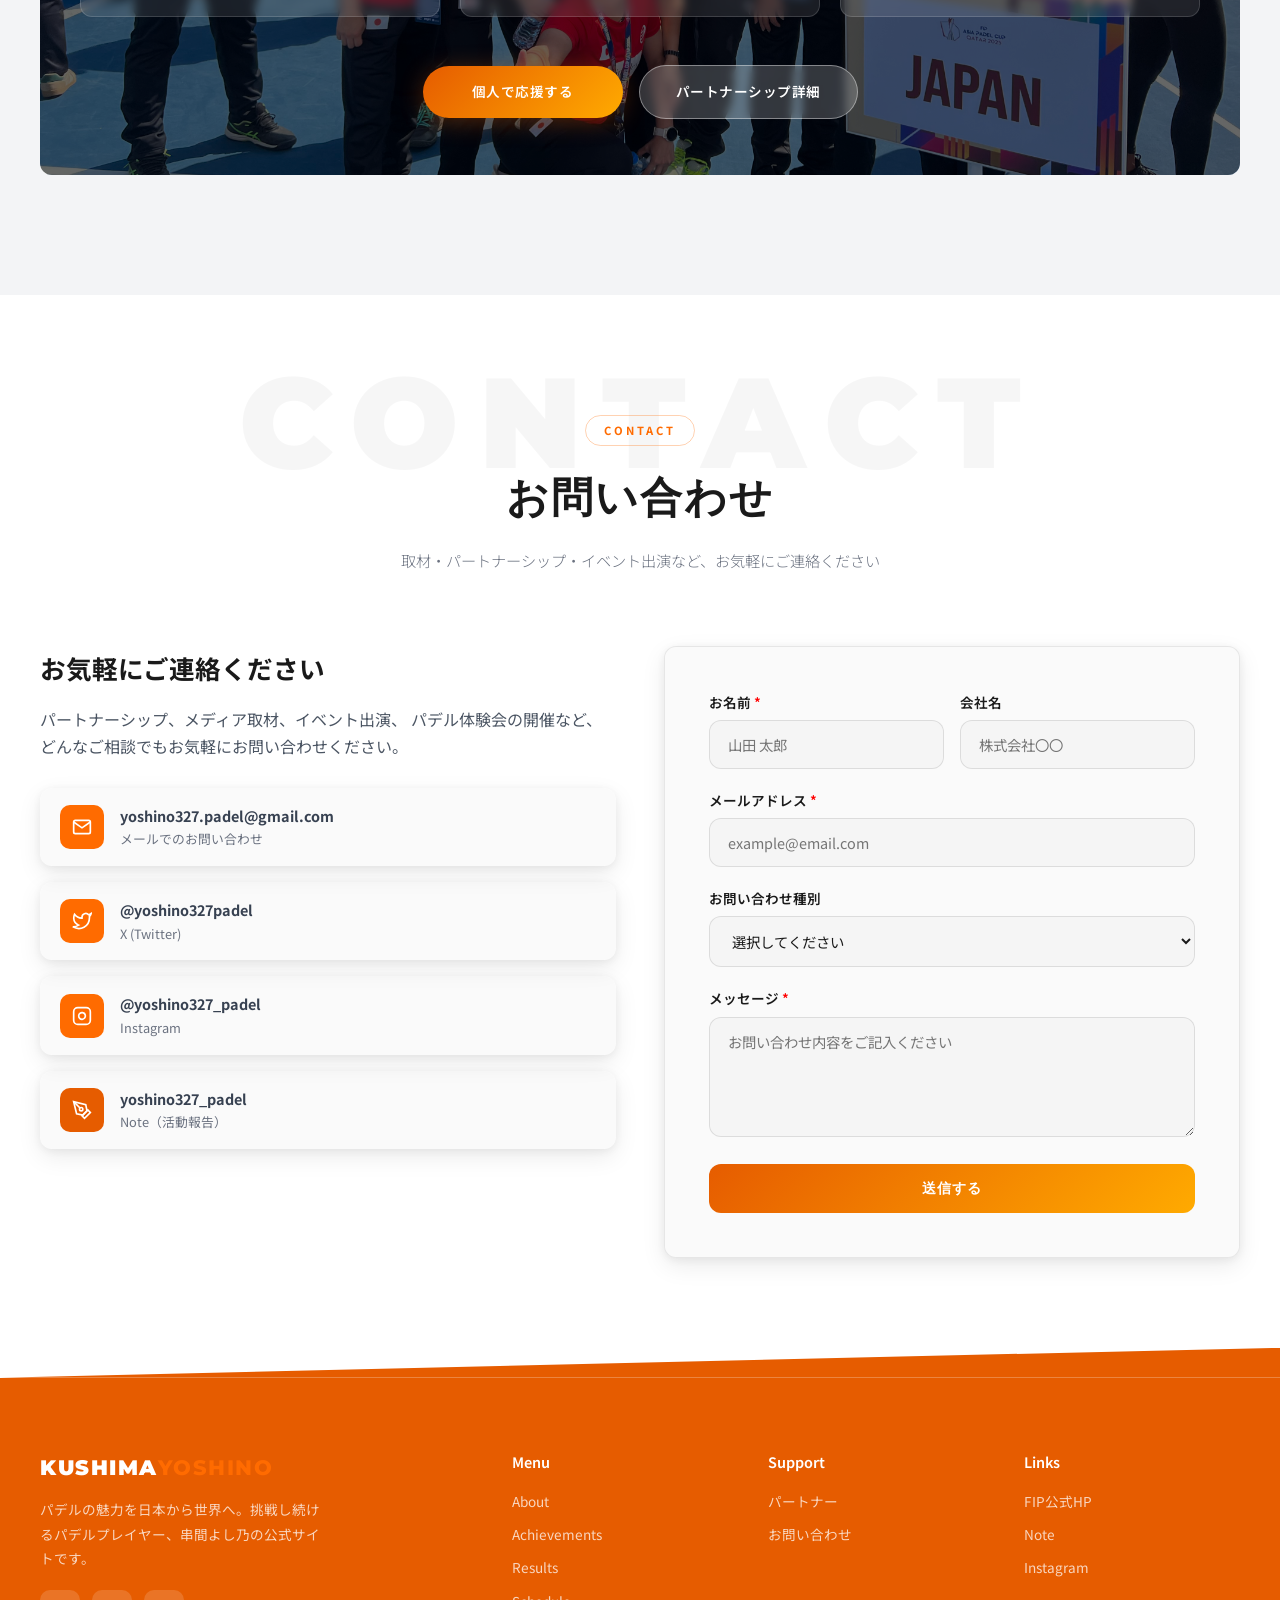
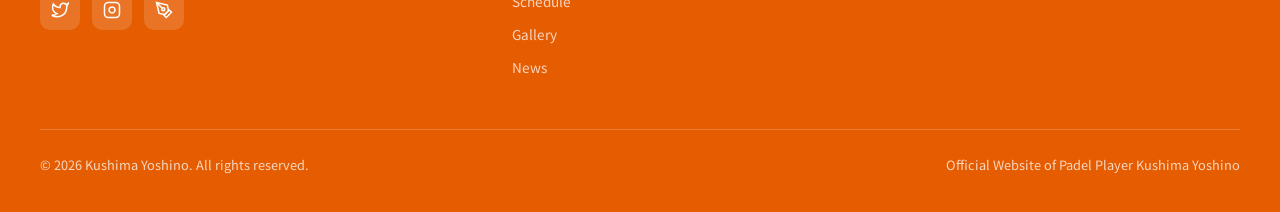
==== commit 61d50c72: "update: ranking #157, HK II result, P2 Egypt schedule, Formspree form - Update FIP ranking from #162" ====
--- a/index.html
+++ b/index.html
@@ -85,8 +85,8 @@
         </div>
         <div class="hero-stats">
           <div class="hero-stat">
-            <div class="hero-stat-num">162</div>
-            <div class="hero-stat-label" data-i18n="hero-stat-1-label">FIPランキング（2026/3/23時点）</div>
+            <div class="hero-stat-num">157</div>
+            <div class="hero-stat-label" data-i18n="hero-stat-1-label">FIPランキング（2026/3/30時点）</div>
           </div>
           <div class="hero-stat">
             <div class="hero-stat-num">15+</div>
@@ -118,7 +118,7 @@
           <img src="images/profile.jpeg" alt="串間よし乃 プロフィール" style="width: 100%; aspect-ratio: 4/5; object-fit: cover; border-radius: var(--radius);">
         </div>
         <div class="about-text slide-in-right">
-          <h3 data-i18n="about-heading">一般会社員からパデルプロへ。<br><span>世界</span>への挑戦</h3>
+          <h3 data-i18n="about-heading">会社員からパデルプロへ。<br><span>世界</span>への挑戦</h3>
           <p data-i18n="about-p1">
             プロパデルプレイヤー串間よし乃。東京都出身、1998年3月27日生まれ。
             日本大学体育会テニス部で活躍後、IT企業に就職しテニスは趣味として継続。
@@ -126,7 +126,7 @@
             わずか1年以内で日本代表にも選出され、2024年・2025年と2年連続で世界の舞台に立つ。
             2026年1月からりんたろうランド株式会社アスリート社員として、
             プロ選手とのデュアルキャリアを実践中。
-            世界ランキング20位以内・世界大会ベスト8・Premier Padel本選出場を目指し世界を転戦している。
+            世界ランキング20位以内・世界大会ベスト8を目指し世界を転戦しています。
           </p>
         </div>
       </div>
@@ -177,8 +177,8 @@
               </div>
               <div class="timeline-item highlight">
                 <div class="timeline-year">2024</div>
-                <div class="timeline-title" data-i18n="career-6-title">世界選手権出場 / APPT Master Final</div>
-                <div class="timeline-desc" data-i18n="career-6-desc">世界選手権・APPTマスターファイナル出場</div>
+                <div class="timeline-title" data-i18n="career-6-title">アジア予選優勝 / APPT Master Final</div>
+                <div class="timeline-desc" data-i18n="career-6-desc">世界選手権アジア予選優勝・APPTマスターファイナル出場</div>
               </div>
               <div class="timeline-item highlight">
                 <div class="timeline-year">2025</div>
@@ -216,15 +216,15 @@
       <div class="achievements-grid stagger-children" style="margin-bottom: 48px;">
         <div class="achievement-card fade-in">
           <div class="achievement-year">2024</div>
-          <div class="achievement-title" data-i18n="ach-1-title">世界選手権 初出場</div>
-          <span class="achievement-result gold-badge" data-i18n="ach-1-badge">世界大会</span>
-          <p class="achievement-desc" data-i18n="ach-1-desc">パデルを始めて1年で世界の舞台へ。</p>
+          <div class="achievement-title" data-i18n="ach-1-title">アジア予選優勝</div>
+          <span class="achievement-result gold-badge" data-i18n="ach-1-badge">優勝</span>
+          <p class="achievement-desc" data-i18n="ach-1-desc">世界選手権アジア予選で優勝。日本代表として世界の舞台へ。</p>
         </div>
         <div class="achievement-card fade-in">
           <div class="achievement-year">2024</div>
           <div class="achievement-title">World Padel Championship</div>
-          <span class="achievement-result silver-badge" data-i18n="ach-2-badge">出場</span>
-          <p class="achievement-desc" data-i18n="ach-2-desc">世界選手権に出場。日本代表メンバー。</p>
+          <span class="achievement-result silver-badge" data-i18n="ach-2-badge">16チーム中11位</span>
+          <p class="achievement-desc" data-i18n="ach-2-desc">世界選手権に日本代表として出場。16チーム中11位。</p>
         </div>
         <div class="achievement-card fade-in">
           <div class="achievement-year">2024</div>
@@ -255,7 +255,7 @@
         <div class="achievement-card fade-in">
           <div class="achievement-year">2025-26</div>
           <div class="achievement-title" data-i18n="ach-6-title">FIPランキング更新中</div>
-          <span class="achievement-result silver-badge" data-i18n="ach-6-badge">162位</span>
+          <span class="achievement-result silver-badge" data-i18n="ach-6-badge">157位</span>
           <p class="achievement-desc" data-i18n="ach-6-desc">世界転戦としランキング向上中。</p>
         </div>
       </div>
@@ -328,6 +328,13 @@
         <tbody>
           <tr class="results-year-divider">
             <td colspan="5">2026</td>
+          </tr>
+          <tr>
+            <td class="year-cell">03/25</td>
+            <td class="tournament-cell"><a href="https://www.padelfip.com/events/fip-bronze-hong-kong-ii-2026/" target="_blank" rel="noopener" style="color: inherit; text-decoration: underline; text-underline-offset: 2px;">FIP Bronze Hong Kong II</a></td>
+            <td>Hong Kong</td>
+            <td><span class="result-badge sf">SF</span></td>
+            <td class="hide-mobile">14</td>
           </tr>
           <tr>
             <td class="year-cell">03/12</td>
@@ -418,6 +425,17 @@
         <p class="section-subtitle" data-i18n="schedule-subtitle">Cupra FIP Tour エントリー大会</p>
       </div>
       <div class="schedule-grid">
+        <div class="schedule-card active fade-in">
+          <div class="schedule-month">2026.04.11 - 04.18</div>
+          <a href="https://www.padelfip.com/events/newgiza-p2-2026/" target="_blank" rel="noopener" style="text-decoration: none; color: inherit;">
+            <div class="schedule-event">NEWGIZA Premier Padel P2</div>
+          </a>
+          <div class="schedule-location">
+            <svg width="14" height="14" viewBox="0 0 24 24" fill="none" stroke="currentColor" stroke-width="2"><path d="M21 10c0 7-9 13-9 13s-9-6-9-13a9 9 0 0 1 18 0z"/><circle cx="12" cy="10" r="3"/></svg>
+            Giza, Egypt
+          </div>
+          <span class="schedule-badge intl" data-i18n="schedule-entered">エントリー済</span>
+        </div>
         <!-- 今後のエントリー追加用 -->
         <div class="schedule-card fade-in" style="background: rgba(255,255,255,0.06); border-left-color: rgba(255,255,255,0.2);">
           <div class="schedule-month" style="color: rgba(255,255,255,0.5);" data-i18n="schedule-coming">Coming Soon</div>
@@ -690,7 +708,7 @@
           </div>
         </div>
         <div class="contact-form slide-in-right">
-          <form id="contactForm">
+          <form id="contactForm" action="https://formspree.io/f/xqeglknw" method="POST">
             <div class="form-row">
               <div class="form-group">
                 <label for="name"><span data-i18n="form-name-label">お名前</span> <span style="color:red">*</span></label>
@@ -904,11 +922,30 @@
       }
     })();
 
-    // Contact form (demo)
+    // Contact form (Formspree)
     document.getElementById('contactForm').addEventListener('submit', function(e) {
       e.preventDefault();
-      alert('お問い合わせありがとうございます！\n内容を確認の上、折り返しご連絡いたします。');
-      this.reset();
+      var form = this;
+      var btn = form.querySelector('.btn-submit');
+      btn.disabled = true;
+      btn.textContent = '送信中...';
+      fetch(form.action, {
+        method: 'POST',
+        body: new FormData(form),
+        headers: { 'Accept': 'application/json' }
+      }).then(function(res) {
+        if (res.ok) {
+          alert('お問い合わせありがとうございます！\n内容を確認の上、折り返しご連絡いたします。');
+          form.reset();
+        } else {
+          alert('送信に失敗しました。お手数ですが、メールにて直接ご連絡ください。');
+        }
+      }).catch(function() {
+        alert('送信に失敗しました。お手数ですが、メールにて直接ご連絡ください。');
+      }).finally(function() {
+        btn.disabled = false;
+        btn.textContent = '送信する';
+      });
     });
 
     // Button ripple effect
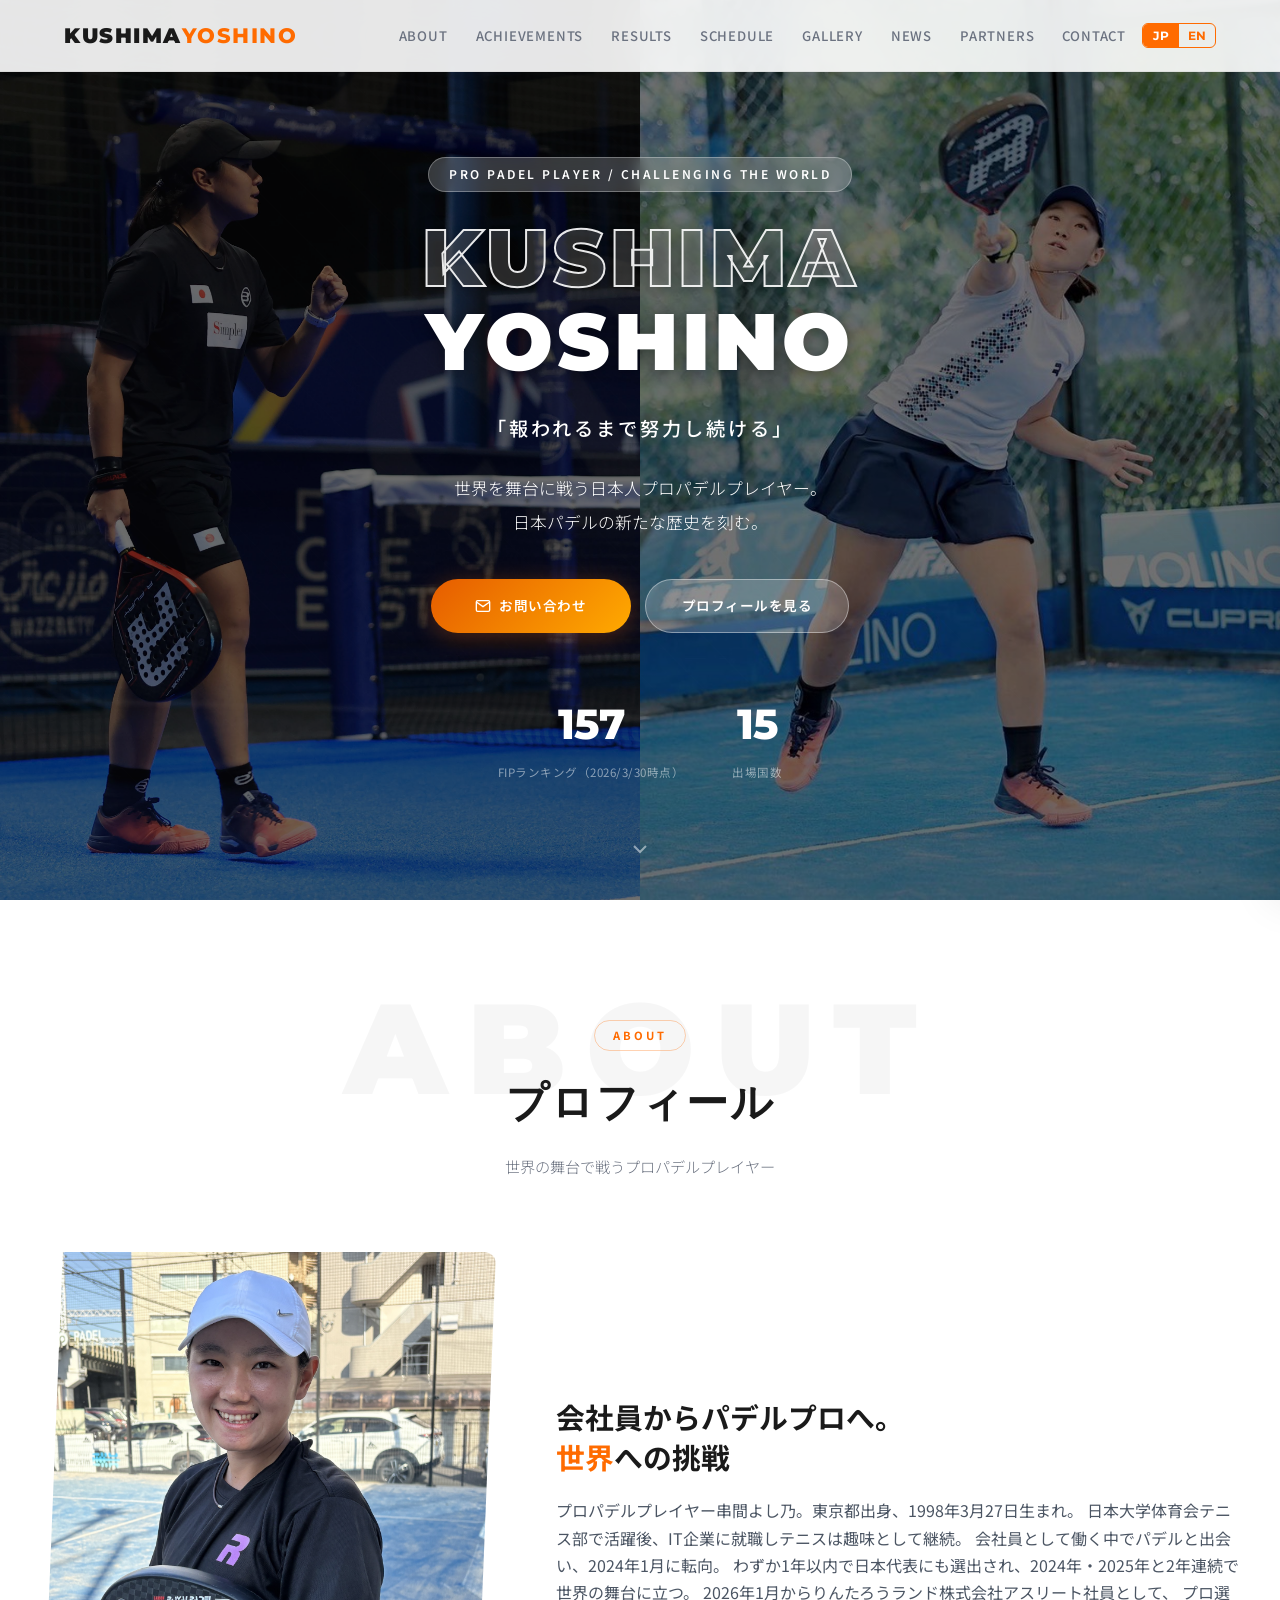
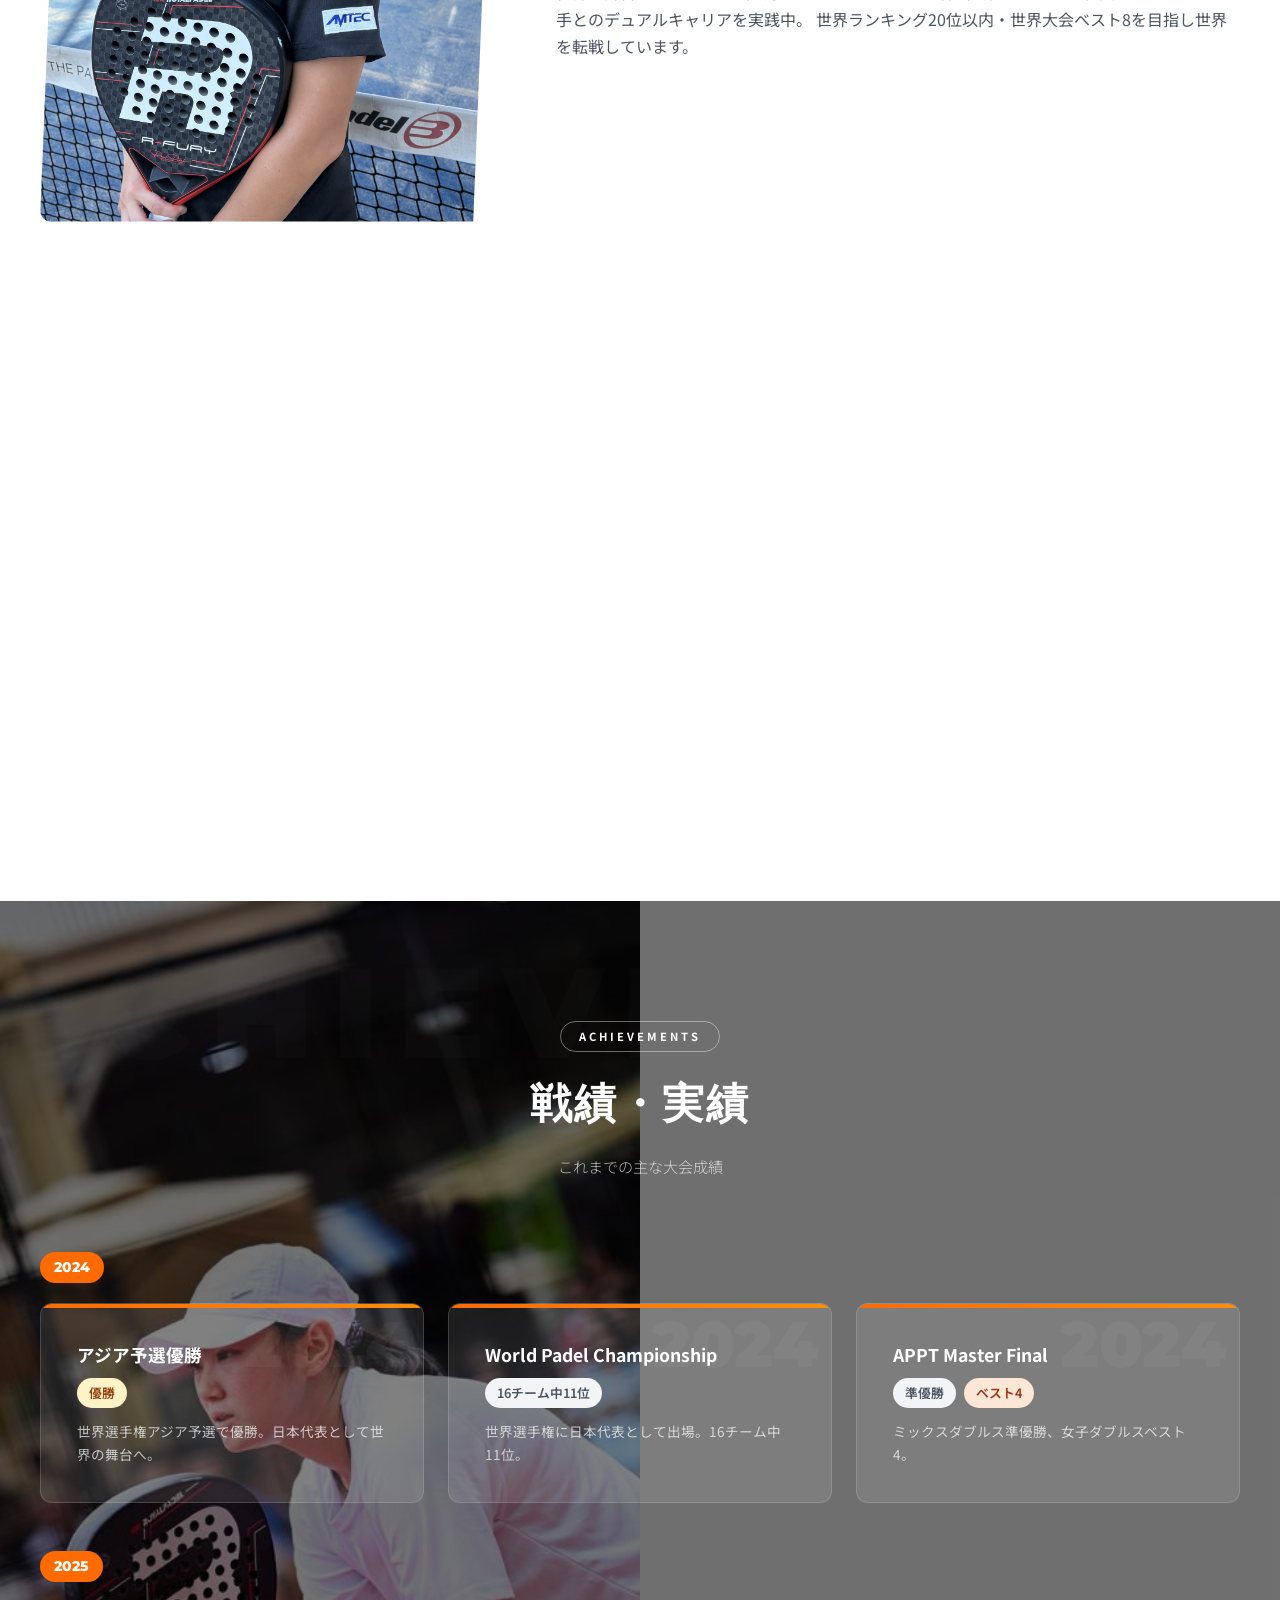
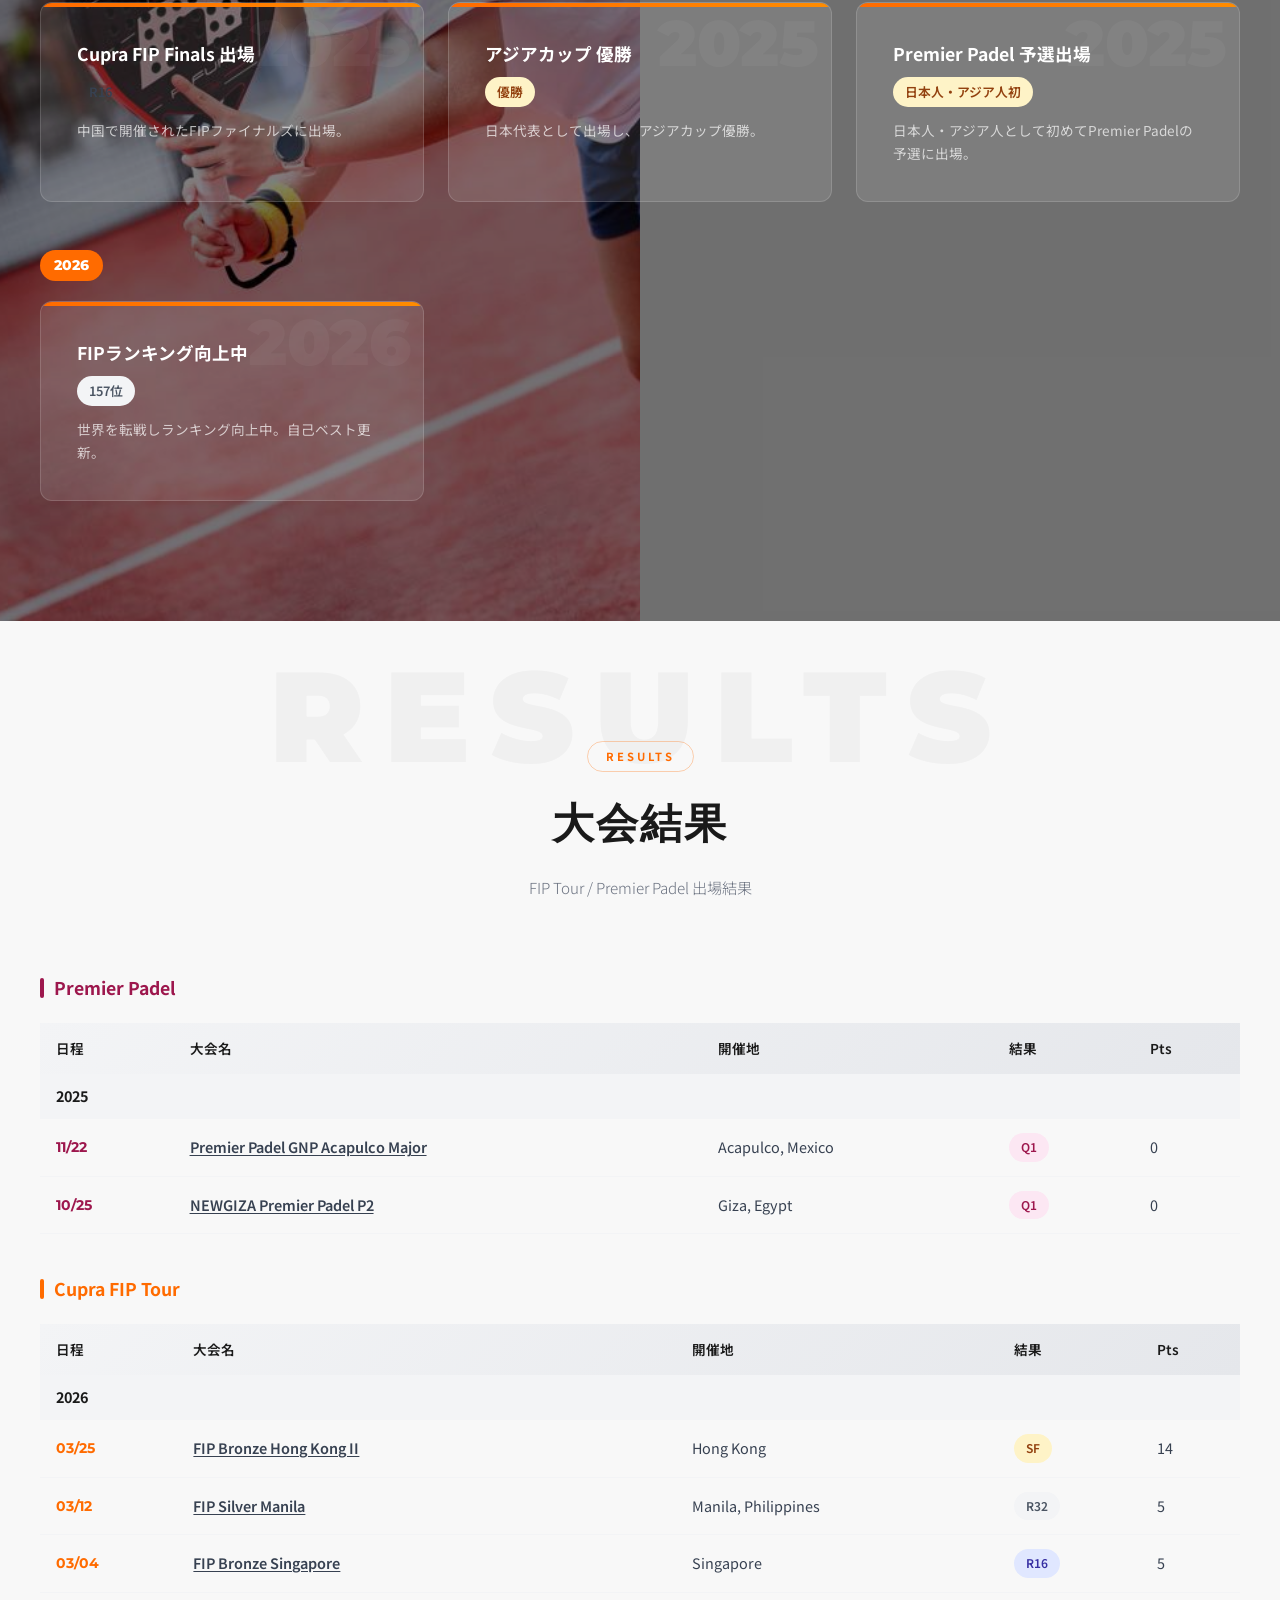
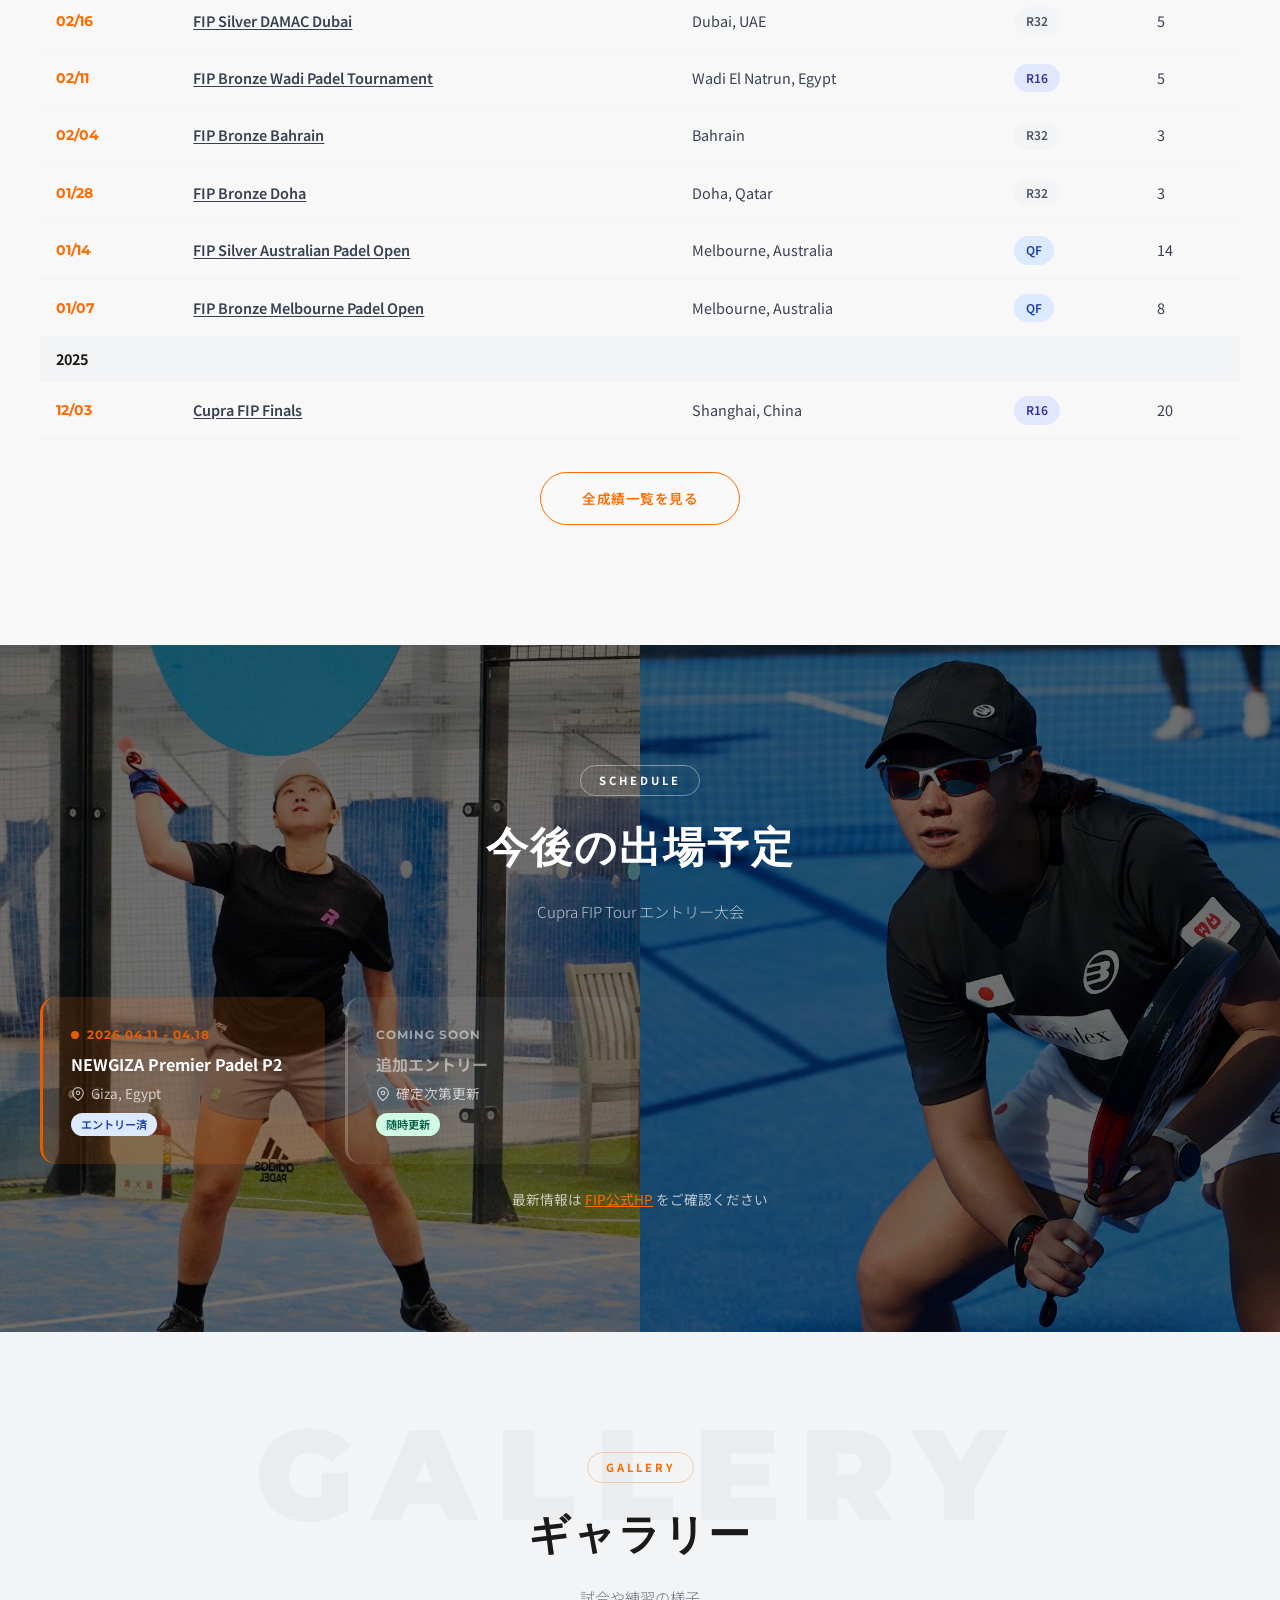
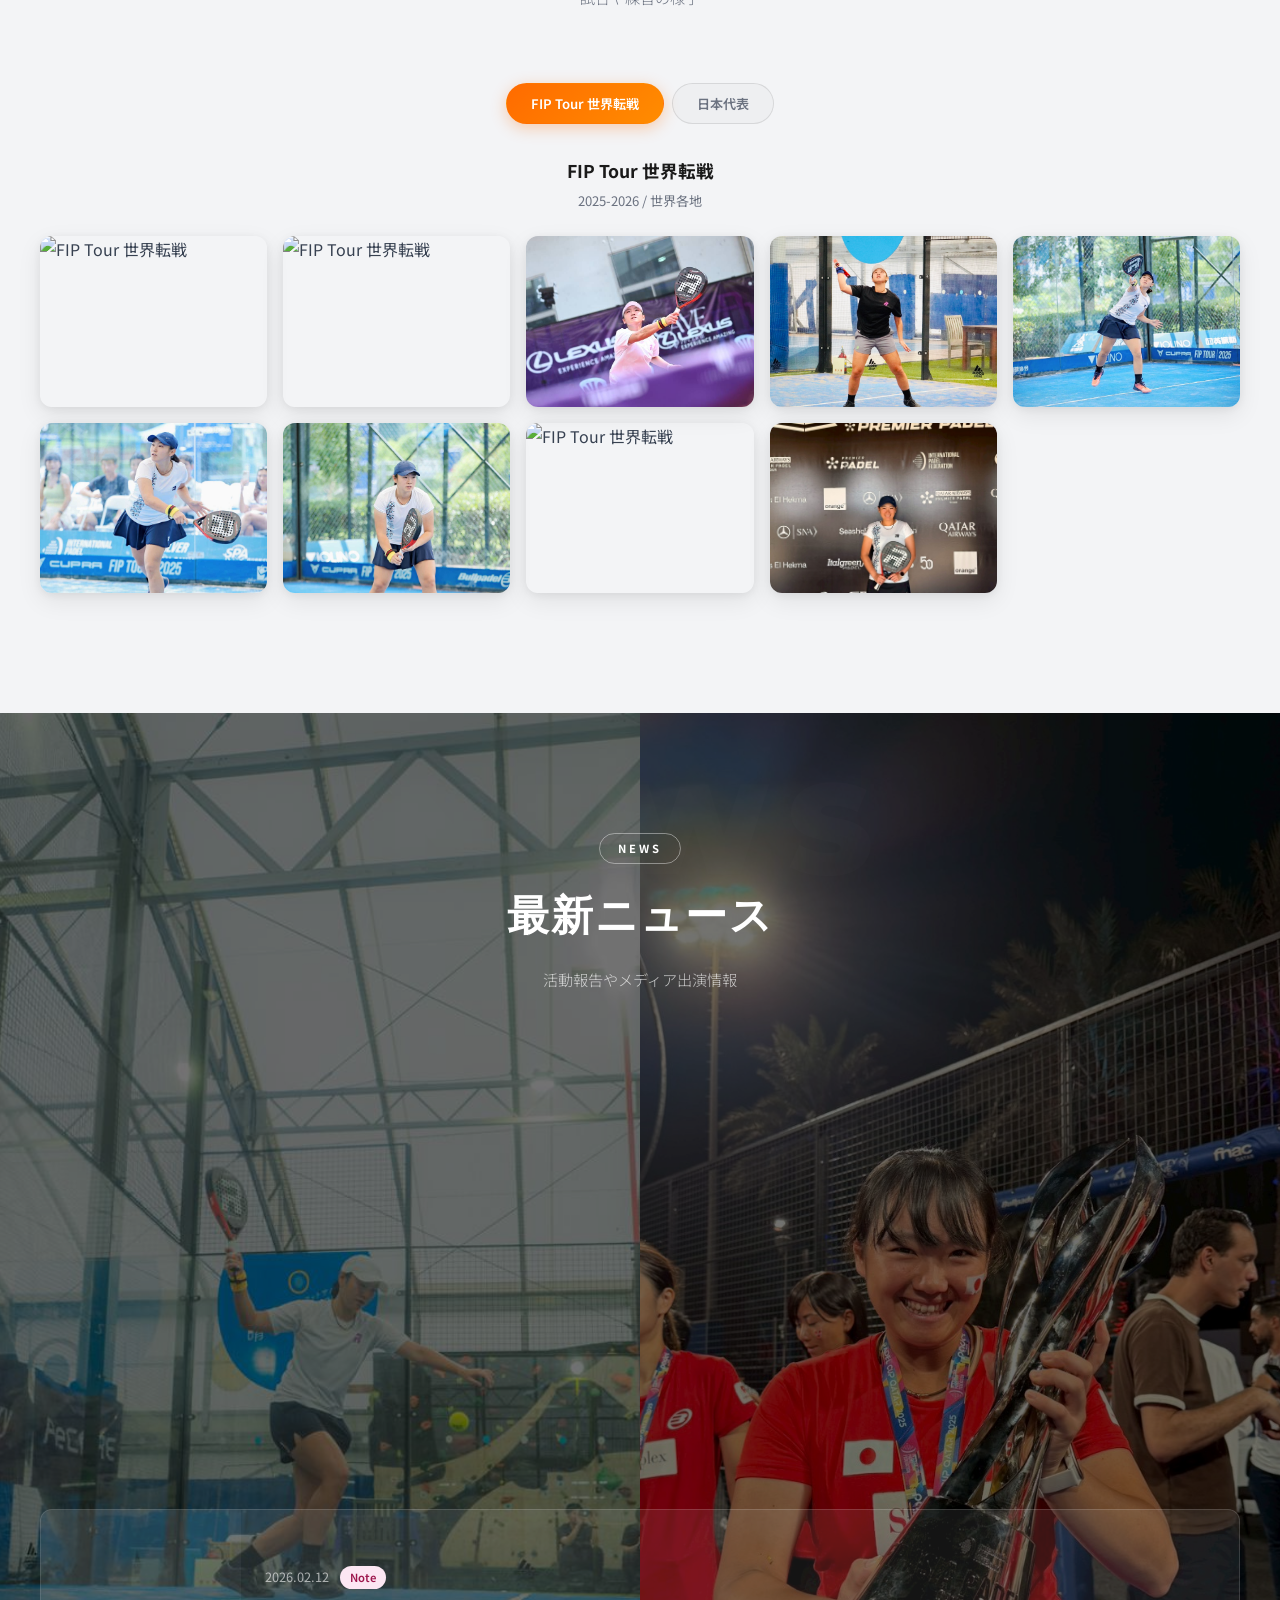
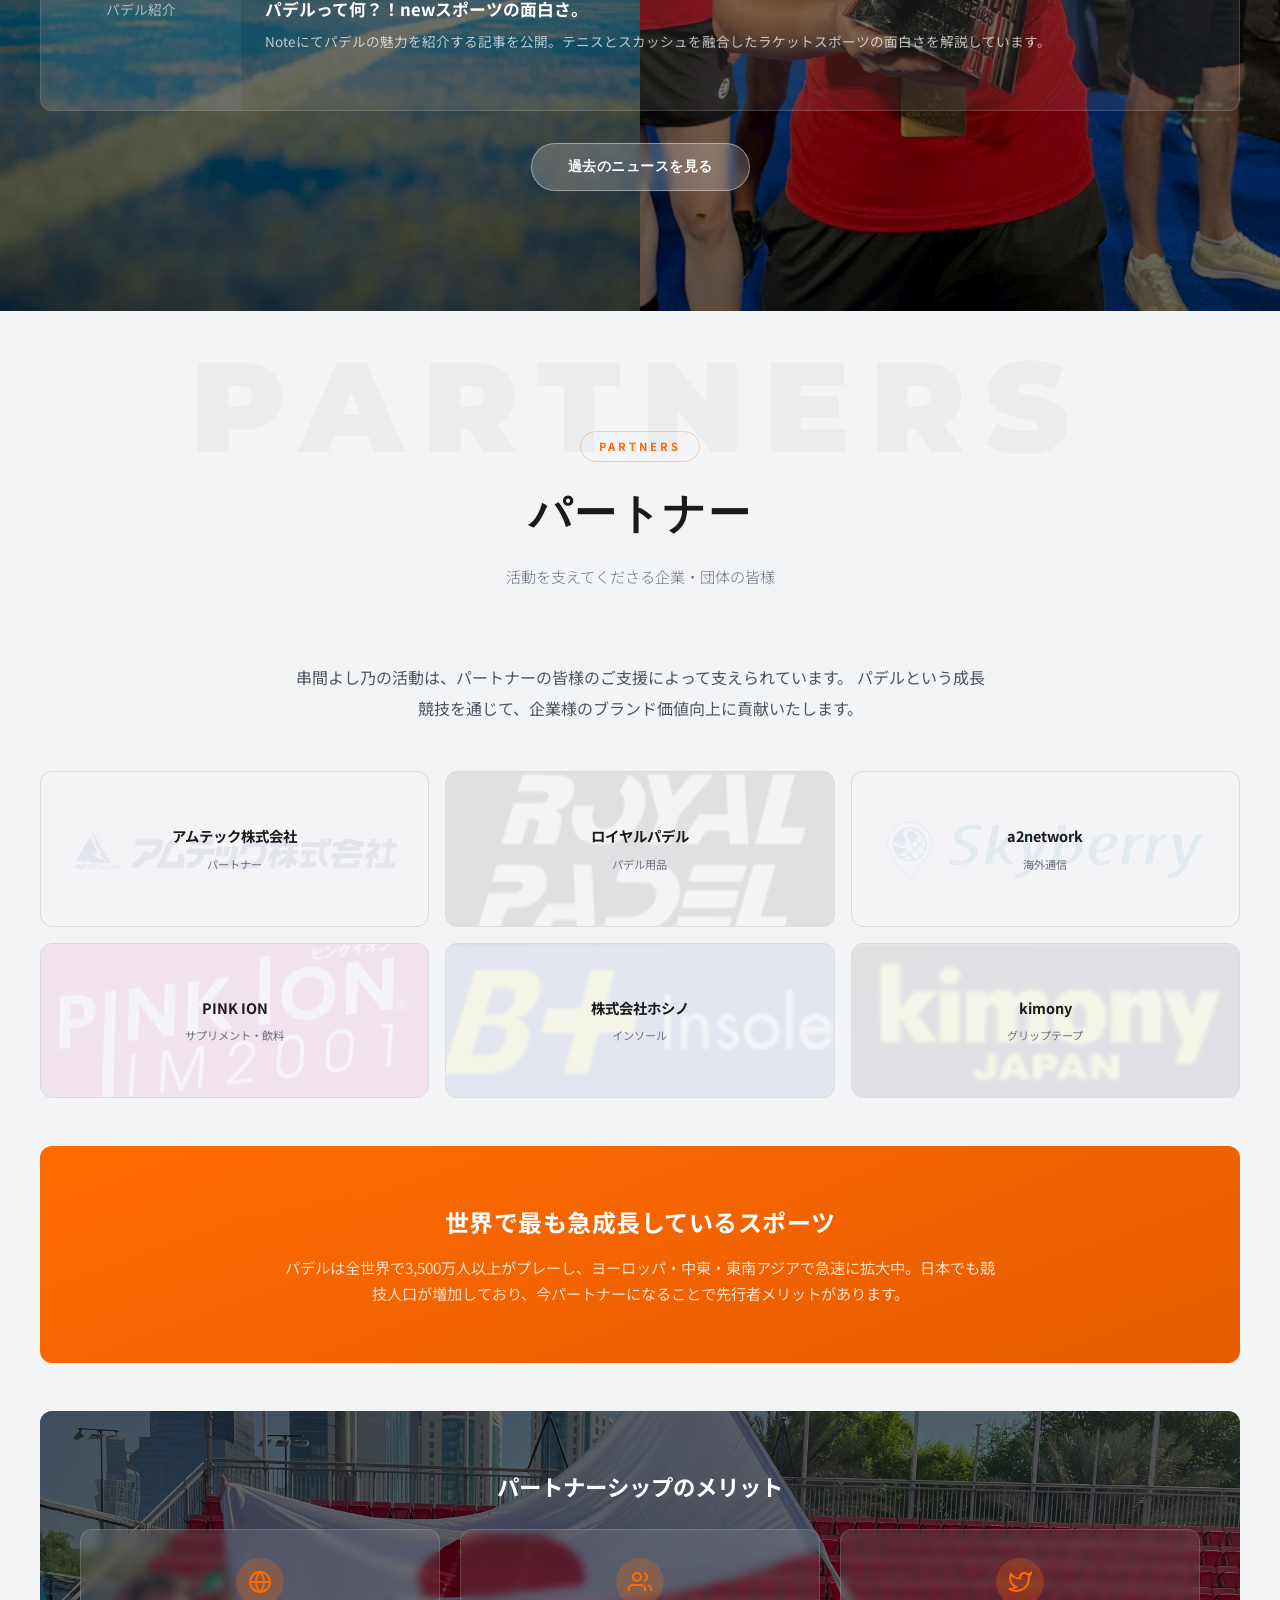
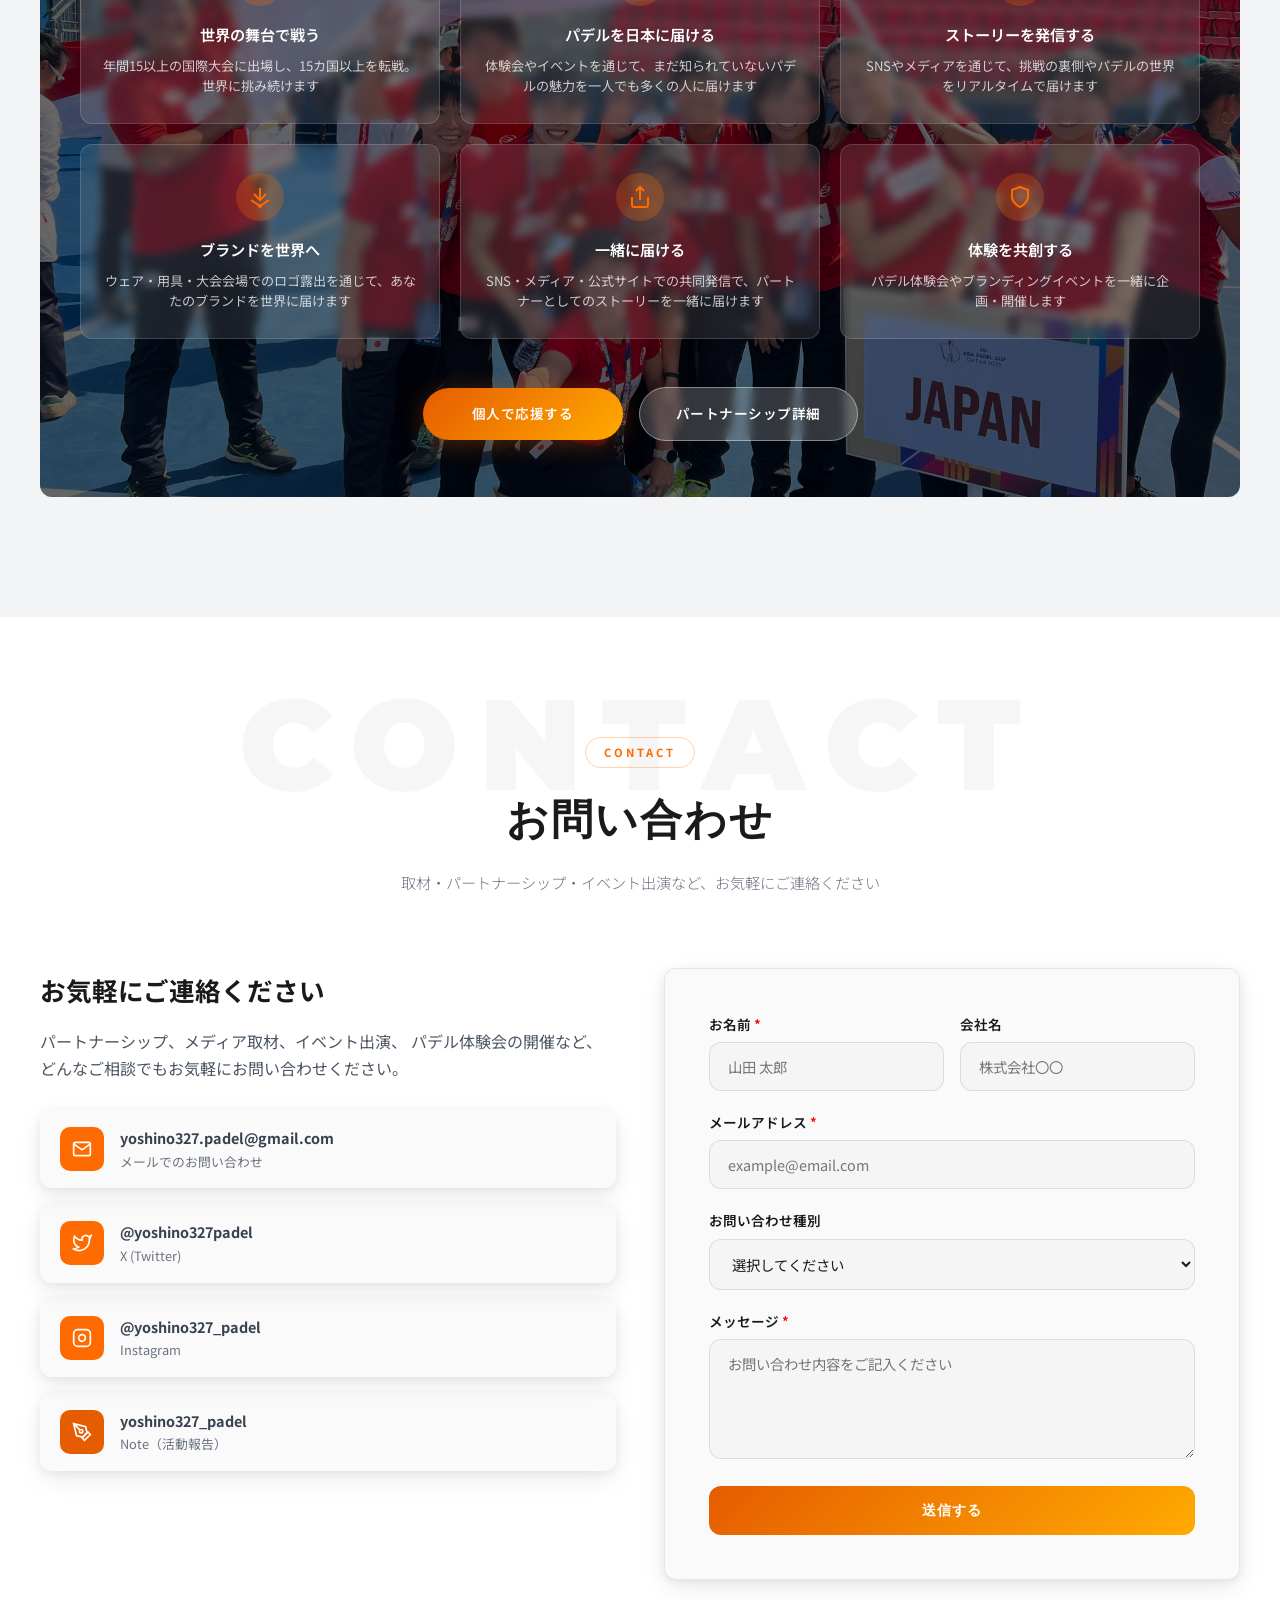
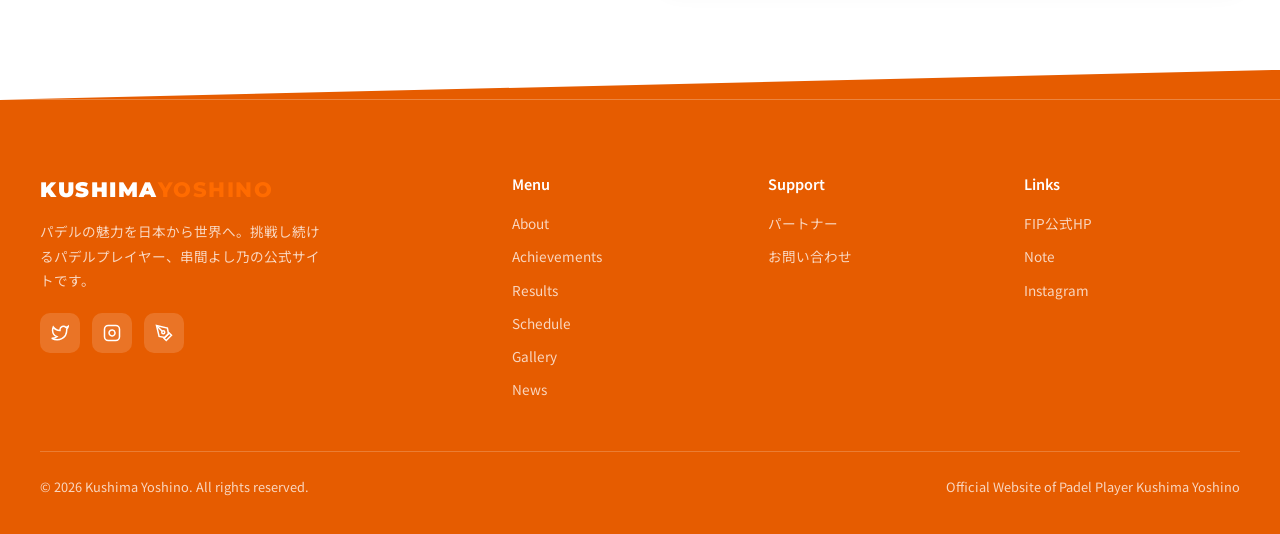
==== commit 638d6243: "update: achievements, gallery, news, lightbox UI, kimony sponsor - Add Asia Cup Champion and Premier" ====
--- a/index.html
+++ b/index.html
@@ -239,13 +239,7 @@
       <h3 style="font-size: 1.2rem; font-weight: 800; color: #ffffff; margin-bottom: 20px; display: flex; align-items: center; gap: 10px;">
         <span style="display: inline-block; padding: 4px 14px; border-radius: 50px; background: var(--primary); color: #ffffff; font-family: 'Montserrat', sans-serif; font-size: 0.85rem;">2025</span>
       </h3>
-      <div class="achievements-grid stagger-children">
-        <div class="achievement-card fade-in">
-          <div class="achievement-year">2025</div>
-          <div class="achievement-title" data-i18n="ach-4-title">FIP Tour 世界転戦</div>
-          <span class="achievement-result gold-badge" data-i18n="ach-4-badge">世界転戦</span>
-          <p class="achievement-desc" data-i18n="ach-4-desc">世界各地をFIP Tourで転戦。ランキング上昇。</p>
-        </div>
+      <div class="achievements-grid stagger-children" style="margin-bottom: 48px;">
         <div class="achievement-card fade-in">
           <div class="achievement-year">2025</div>
           <div class="achievement-title" data-i18n="ach-5-title">Cupra FIP Finals 出場</div>
@@ -253,10 +247,29 @@
           <p class="achievement-desc" data-i18n="ach-5-desc">中国で開催されたFIPファイナルズに出場。</p>
         </div>
         <div class="achievement-card fade-in">
-          <div class="achievement-year">2025-26</div>
-          <div class="achievement-title" data-i18n="ach-6-title">FIPランキング更新中</div>
+          <div class="achievement-year">2025</div>
+          <div class="achievement-title" data-i18n="ach-4-title">アジアカップ 優勝</div>
+          <span class="achievement-result gold-badge" data-i18n="ach-4-badge">優勝</span>
+          <p class="achievement-desc" data-i18n="ach-4-desc">日本代表として出場し、アジアカップ優勝。</p>
+        </div>
+        <div class="achievement-card fade-in">
+          <div class="achievement-year">2025</div>
+          <div class="achievement-title" data-i18n="ach-pp-title">Premier Padel 予選出場</div>
+          <span class="achievement-result gold-badge" data-i18n="ach-pp-badge">日本人・アジア人初</span>
+          <p class="achievement-desc" data-i18n="ach-pp-desc">日本人・アジア人として初めてPremier Padelの予選に出場。</p>
+        </div>
+      </div>
+
+      <!-- 2026 -->
+      <h3 style="font-size: 1.2rem; font-weight: 800; color: #ffffff; margin-bottom: 20px; display: flex; align-items: center; gap: 10px;">
+        <span style="display: inline-block; padding: 4px 14px; border-radius: 50px; background: var(--primary); color: #ffffff; font-family: 'Montserrat', sans-serif; font-size: 0.85rem;">2026</span>
+      </h3>
+      <div class="achievements-grid stagger-children">
+        <div class="achievement-card fade-in">
+          <div class="achievement-year">2026</div>
+          <div class="achievement-title" data-i18n="ach-6-title">FIPランキング向上中</div>
           <span class="achievement-result silver-badge" data-i18n="ach-6-badge">157位</span>
-          <p class="achievement-desc" data-i18n="ach-6-desc">世界転戦としランキング向上中。</p>
+          <p class="achievement-desc" data-i18n="ach-6-desc">世界を転戦しランキング向上中。自己ベスト更新。</p>
         </div>
       </div>
     </div>
@@ -466,7 +479,7 @@
       <div class="gallery-event-header" id="galleryHeader"></div>
       <div class="gallery-photos scale-in" id="galleryPhotos"></div>
       <div class="lightbox" id="lightbox">
-        <button class="lightbox-close" id="lightboxClose" aria-label="閉じる">&times;</button>
+        <button class="lightbox-close" id="lightboxClose" aria-label="閉じる"><svg width="18" height="18" viewBox="0 0 24 24" fill="none" stroke="currentColor" stroke-width="2.5" stroke-linecap="round" stroke-linejoin="round"><polyline points="15 18 9 12 15 6"/></svg>戻る</button>
         <button class="lightbox-prev" id="lightboxPrev" aria-label="前へ">
           <svg width="24" height="24" viewBox="0 0 24 24" fill="none" stroke="currentColor" stroke-width="2"><polyline points="15 18 9 12 15 6"/></svg>
         </button>
@@ -491,28 +504,28 @@
       </div>
       <!-- 最新ニュース（常に表示） -->
       <div class="news-grid" id="newsLatest">
+        <a href="https://note.com/yoshino327_padel/n/nb349ac993a66" target="_blank" rel="noopener" class="news-card fade-in" style="text-decoration: none; color: inherit;">
+          <div class="news-thumb" style="background: linear-gradient(135deg, rgba(255,45,0,0.12), rgba(255,107,0,0.12)); display: flex; align-items: center; justify-content: center; font-size: 0.85rem; color: var(--accent);">香港遠征</div>
+          <div class="news-body">
+            <div class="news-date">2026.04.01 <span class="news-tag media">Note</span></div>
+            <h3 class="news-title">香港2泊3日🇭🇰</h3>
+            <p class="news-excerpt">FIP Bronze Hong Kong IIに出場するため香港へ遠征。2泊3日の香港での大会と現地の様子をレポートしています。</p>
+          </div>
+        </a>
+        <a href="https://note.com/yoshino327_padel/n/n561393817714" target="_blank" rel="noopener" class="news-card fade-in" style="text-decoration: none; color: inherit;">
+          <div class="news-thumb" style="background: linear-gradient(135deg, rgba(255,45,0,0.12), rgba(255,107,0,0.12)); display: flex; align-items: center; justify-content: center; font-size: 0.85rem; color: var(--accent);">マニラ遠征</div>
+          <div class="news-body">
+            <div class="news-date">2026.03.24 <span class="news-tag media">Note</span></div>
+            <h3 class="news-title">フィリピンのマニラに5日間行ってきました🇵🇭</h3>
+            <p class="news-excerpt">FIP Silver Manilaに出場するためフィリピン・マニラへ遠征。大会の様子や現地での生活についてレポートしています。</p>
+          </div>
+        </a>
         <a href="https://note.com/yoshino327_padel/n/n40696519be48" target="_blank" rel="noopener" class="news-card fade-in" style="text-decoration: none; color: inherit;">
           <div class="news-thumb" style="background: linear-gradient(135deg, rgba(255,45,0,0.12), rgba(255,107,0,0.12)); display: flex; align-items: center; justify-content: center; font-size: 0.85rem; color: var(--accent);">パデル紹介</div>
           <div class="news-body">
             <div class="news-date">2026.02.12 <span class="news-tag media">Note</span></div>
             <h3 class="news-title">パデルって何？！newスポーツの面白さ。</h3>
             <p class="news-excerpt">Noteにてパデルの魅力を紹介する記事を公開。テニスとスカッシュを融合したラケットスポーツの面白さを解説しています。</p>
-          </div>
-        </a>
-        <article class="news-card fade-in">
-          <div class="news-thumb" style="background: linear-gradient(135deg, rgba(255,107,0,0.12), rgba(255,140,0,0.12)); display: flex; align-items: center; justify-content: center; font-size: 0.85rem; color: var(--primary);">FIP Bronze Bahrain</div>
-          <div class="news-body">
-            <div class="news-date">2026.02.08 <span class="news-tag match">試合</span></div>
-            <h3 class="news-title">FIP Bronze Bahrain 結果：R32</h3>
-            <p class="news-excerpt">バーレーンで開催されたFIP Bronze Bahrainに出場。結果はR32。中東シリーズを経て、次戦エジプト・ドバイへ転戦します。</p>
-          </div>
-        </article>
-        <a href="https://note.com/yoshino327_padel/n/n4198e8aa93bc" target="_blank" rel="noopener" class="news-card fade-in" style="text-decoration: none; color: inherit;">
-          <div class="news-thumb" style="background: linear-gradient(135deg, rgba(255,45,0,0.12), rgba(255,107,0,0.12)); display: flex; align-items: center; justify-content: center; font-size: 0.85rem; color: var(--accent);">Note 記事</div>
-          <div class="news-body">
-            <div class="news-date">2026.01.26 <span class="news-tag media">Note</span></div>
-            <h3 class="news-title">自己紹介｜世界への挑戦・目標に向かって挑戦するアスリート</h3>
-            <p class="news-excerpt">Noteにて自己紹介記事を公開。テニスからパデルへの転向、代表選出を経ての世界への挑戦について綴っています。</p>
           </div>
         </a>
       </div>
@@ -1048,15 +1061,15 @@
       "events": [
         {
           "name": "FIP Tour 世界転戦", "nameEn": "FIP Tour Worldwide",
-          "date": "2025", "location": "世界各地", "locationEn": "Worldwide",
-          "thumbnail": "images/gallery/fip-tour/20250828_054127754_iOS.jpg",
-          "photos": ["images/gallery/fip-tour/20250828_054127754_iOS.jpg","images/gallery/fip-tour/20250828_054106052_iOS.jpg","images/gallery/fip-tour/20250811_010205000_iOS.jpg","images/gallery/fip-tour/20250717_100626648_iOS.jpg","images/gallery/fip-tour/20250706_093213266_iOS.jpg","images/gallery/fip-tour/20250706_092856279_iOS.jpg","images/gallery/fip-tour/20250615_001829320_iOS.jpg"]
+          "date": "2025-2026", "location": "世界各地", "locationEn": "Worldwide",
+          "thumbnail": "images/gallery/fip-tour/20260330_1.jpeg",
+          "photos": ["images/gallery/fip-tour/20260330_1.jpeg","images/gallery/fip-tour/20260330_2.jpeg","images/gallery/fip-tour/20250828.jpg","images/gallery/fip-tour/20250811.jpg","images/gallery/fip-tour/20250717.jpg","images/gallery/fip-tour/20250706_1.jpg","images/gallery/fip-tour/20250706_2.jpg","images/gallery/fip-tour/20250615.jpg","images/gallery/fip-tour/1.jpg"]
         },
         {
           "name": "日本代表", "nameEn": "Japan National Team",
-          "date": "2025", "location": "カタール", "locationEn": "Qatar",
+          "date": "2024", "location": "カタール", "locationEn": "Qatar",
           "thumbnail": "images/gallery/japan-national-team/20251029_121941355_iOS.jpg",
-          "photos": ["images/gallery/japan-national-team/20251029_121941355_iOS.jpg"]
+          "photos": ["images/gallery/japan-national-team/20251029_121941355_iOS.jpg","images/gallery/japan-national-team/news1.jpg","images/gallery/japan-national-team/news2.jpg","images/gallery/japan-national-team/partner.jpeg"]
         }
       ]
     };
@@ -1112,10 +1125,12 @@
       var container = document.getElementById('galleryPhotos');
       if (!container) return;
       container.innerHTML = '';
+      var topPositionPhotos = ['20260330_1.jpeg', '20250615.jpg'];
       event.photos.forEach(function(photo, photoIdx) {
         var item = document.createElement('div');
         item.className = 'gallery-photo-item fade-in';
-        item.innerHTML = '<img src="' + photo + '" alt="' + (isEn ? event.nameEn : event.name) + '" loading="lazy">';
+        var useTop = topPositionPhotos.some(function(f) { return photo.indexOf(f) !== -1; });
+        item.innerHTML = '<img src="' + photo + '" alt="' + (isEn ? event.nameEn : event.name) + '" loading="lazy"' + (useTop ? ' style="object-position: top;"' : '') + '>';
         item.addEventListener('click', function() { openLightbox(event.photos, photoIdx); });
         container.appendChild(item);
       });
@@ -1144,7 +1159,6 @@
     document.getElementById('lightboxPrev').addEventListener('click', function(e) { e.stopPropagation(); lightboxNav(-1); });
     document.getElementById('lightboxNext').addEventListener('click', function(e) { e.stopPropagation(); lightboxNav(1); });
     document.getElementById('lightbox').addEventListener('click', function(e) {
-      // Close on click anywhere except prev/next buttons
       closeLightbox();
     });
     document.addEventListener('keydown', function(e) {
--- a/css/style.css
+++ b/css/style.css
@@ -756,9 +756,16 @@
     .lightbox.active { display: flex; }
     .lightbox-img { max-width: 90vw; max-height: 85vh; object-fit: contain; border-radius: 8px; }
     .lightbox-close {
-      position: absolute; top: 20px; right: 20px;
-      background: none; border: none; color: white; font-size: 2rem; cursor: pointer; z-index: 2001;
-    }
+      position: fixed; bottom: 32px; left: 50%; transform: translateX(-50%);
+      background: rgba(255,255,255,0.15); border: 1px solid rgba(255,255,255,0.5);
+      color: white; cursor: pointer; z-index: 2002;
+      padding: 10px 28px; border-radius: 999px;
+      display: flex; align-items: center; gap: 6px;
+      font-size: 0.9rem; font-weight: 500; letter-spacing: 0.5px;
+      backdrop-filter: blur(8px); -webkit-backdrop-filter: blur(8px);
+      transition: 0.3s ease;
+    }
+    .lightbox-close:hover { background: rgba(255,255,255,0.3); }
     .lightbox-prev, .lightbox-next {
       position: absolute; top: 50%; transform: translateY(-50%);
       background: rgba(255,255,255,0.1); border: none; color: white;
@@ -1305,6 +1312,7 @@
       .profile-table th { display: block; width: 100%; padding-bottom: 2px; }
       .profile-table td { display: block; padding-top: 2px; padding-bottom: 14px; }
       .about-info { gap: 16px 24px; }
+      .lightbox-close { bottom: 24px; padding: 10px 24px; font-size: 0.85rem; }
       .lightbox-prev { left: 8px; }
       .lightbox-next { right: 8px; }
       .table-scroll-wrapper { overflow-x: auto; -webkit-overflow-scrolling: touch; }
